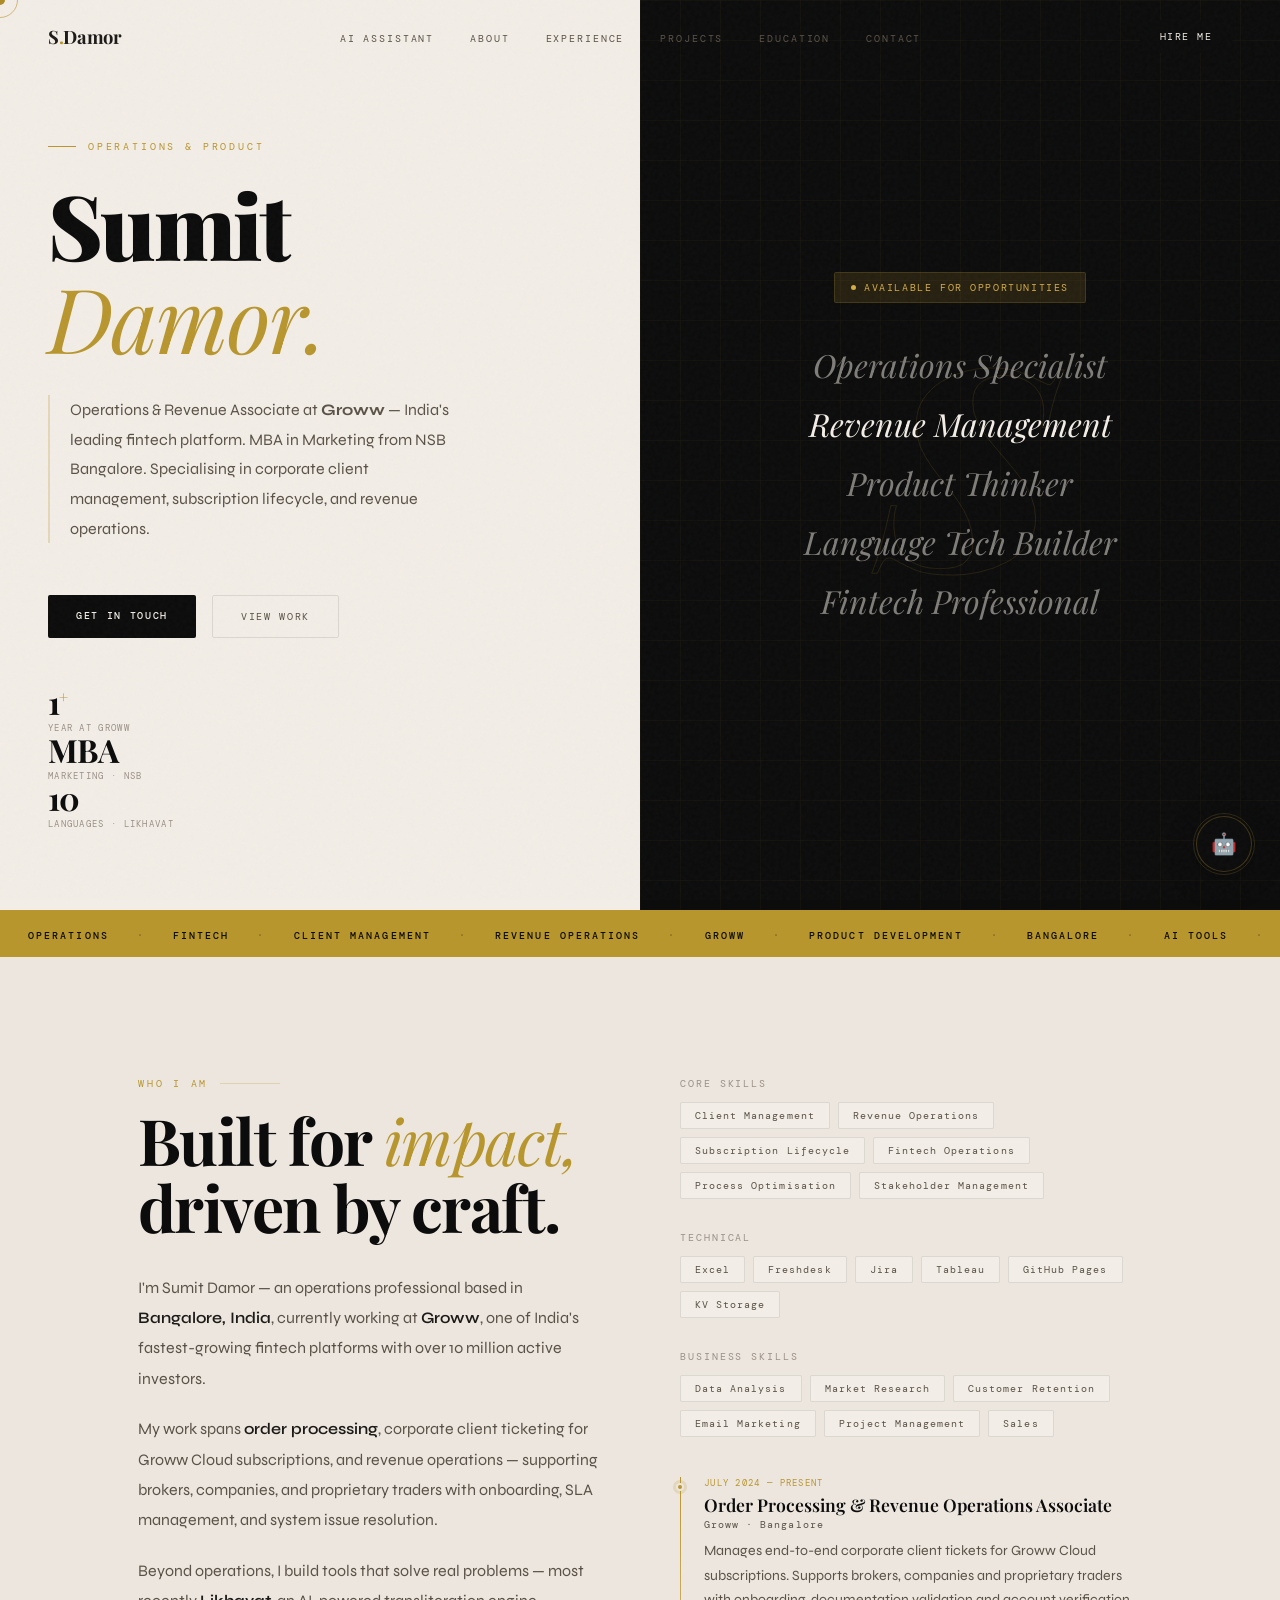
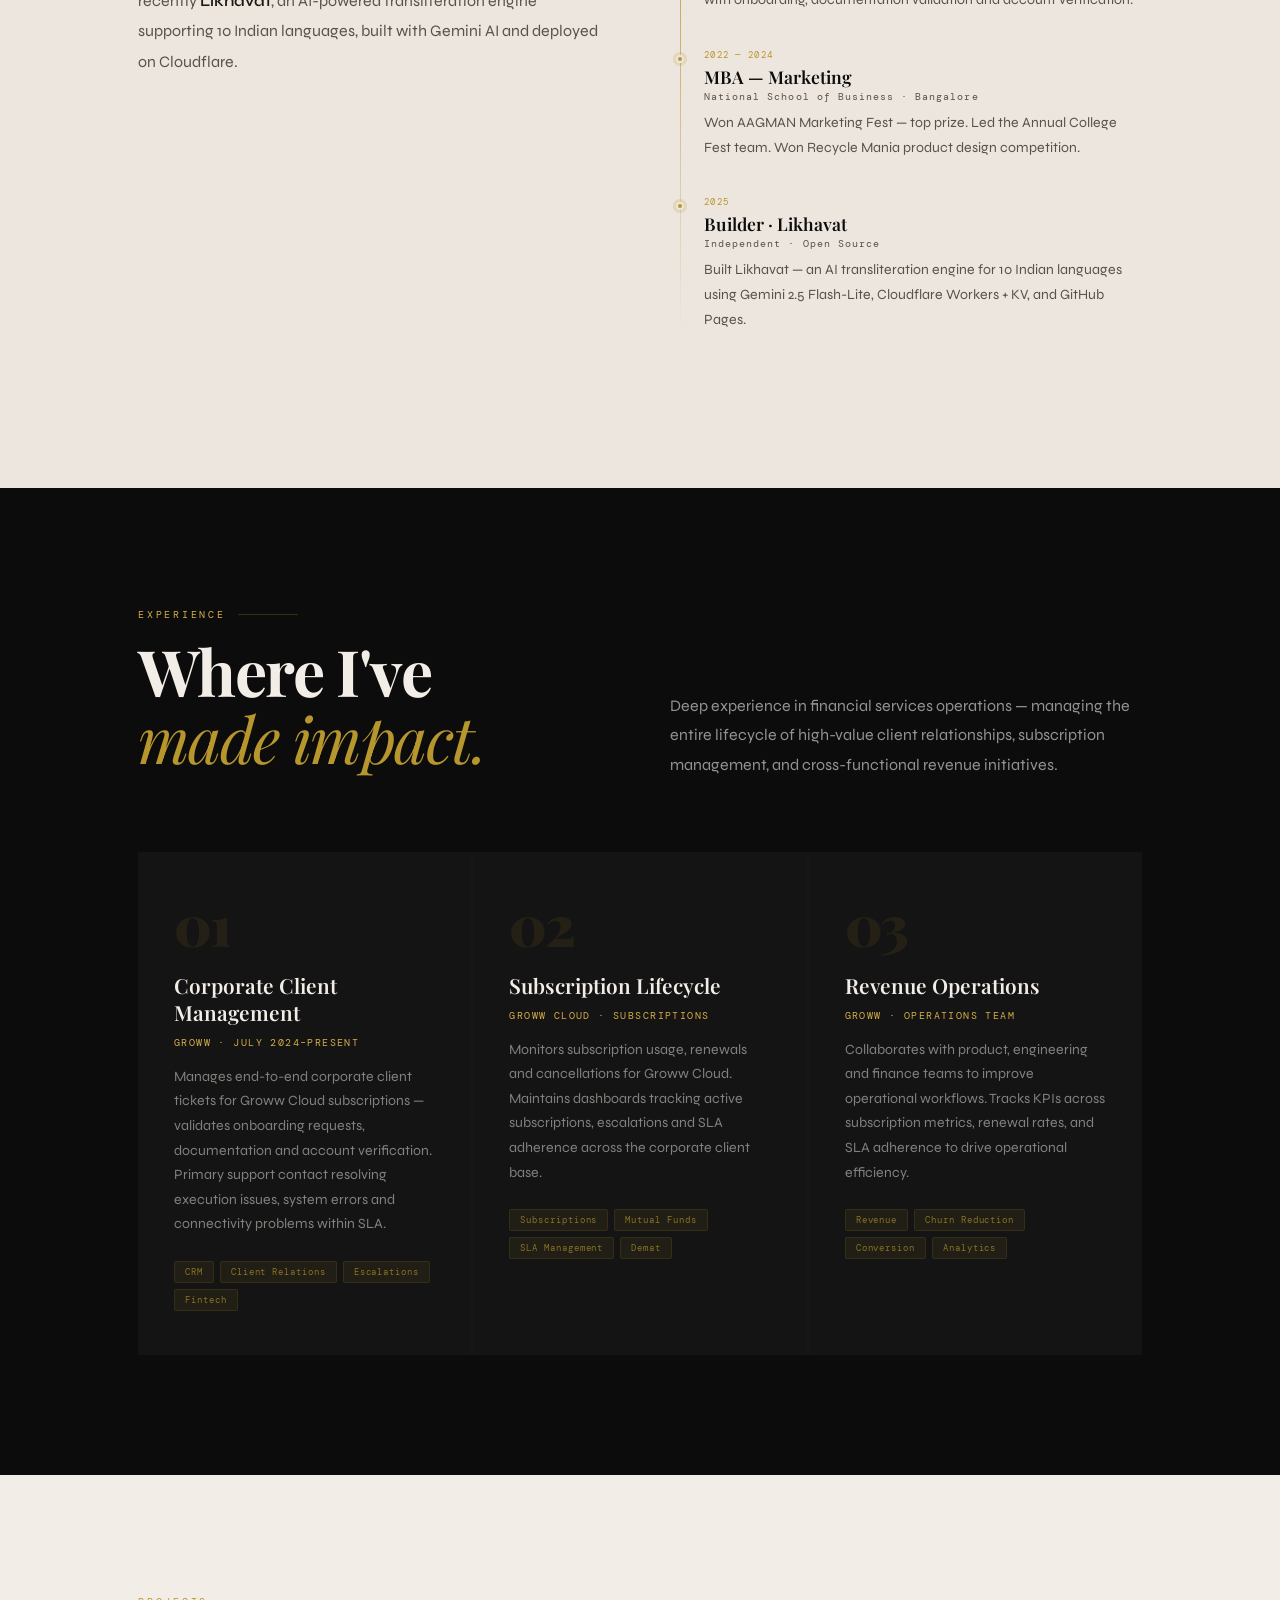
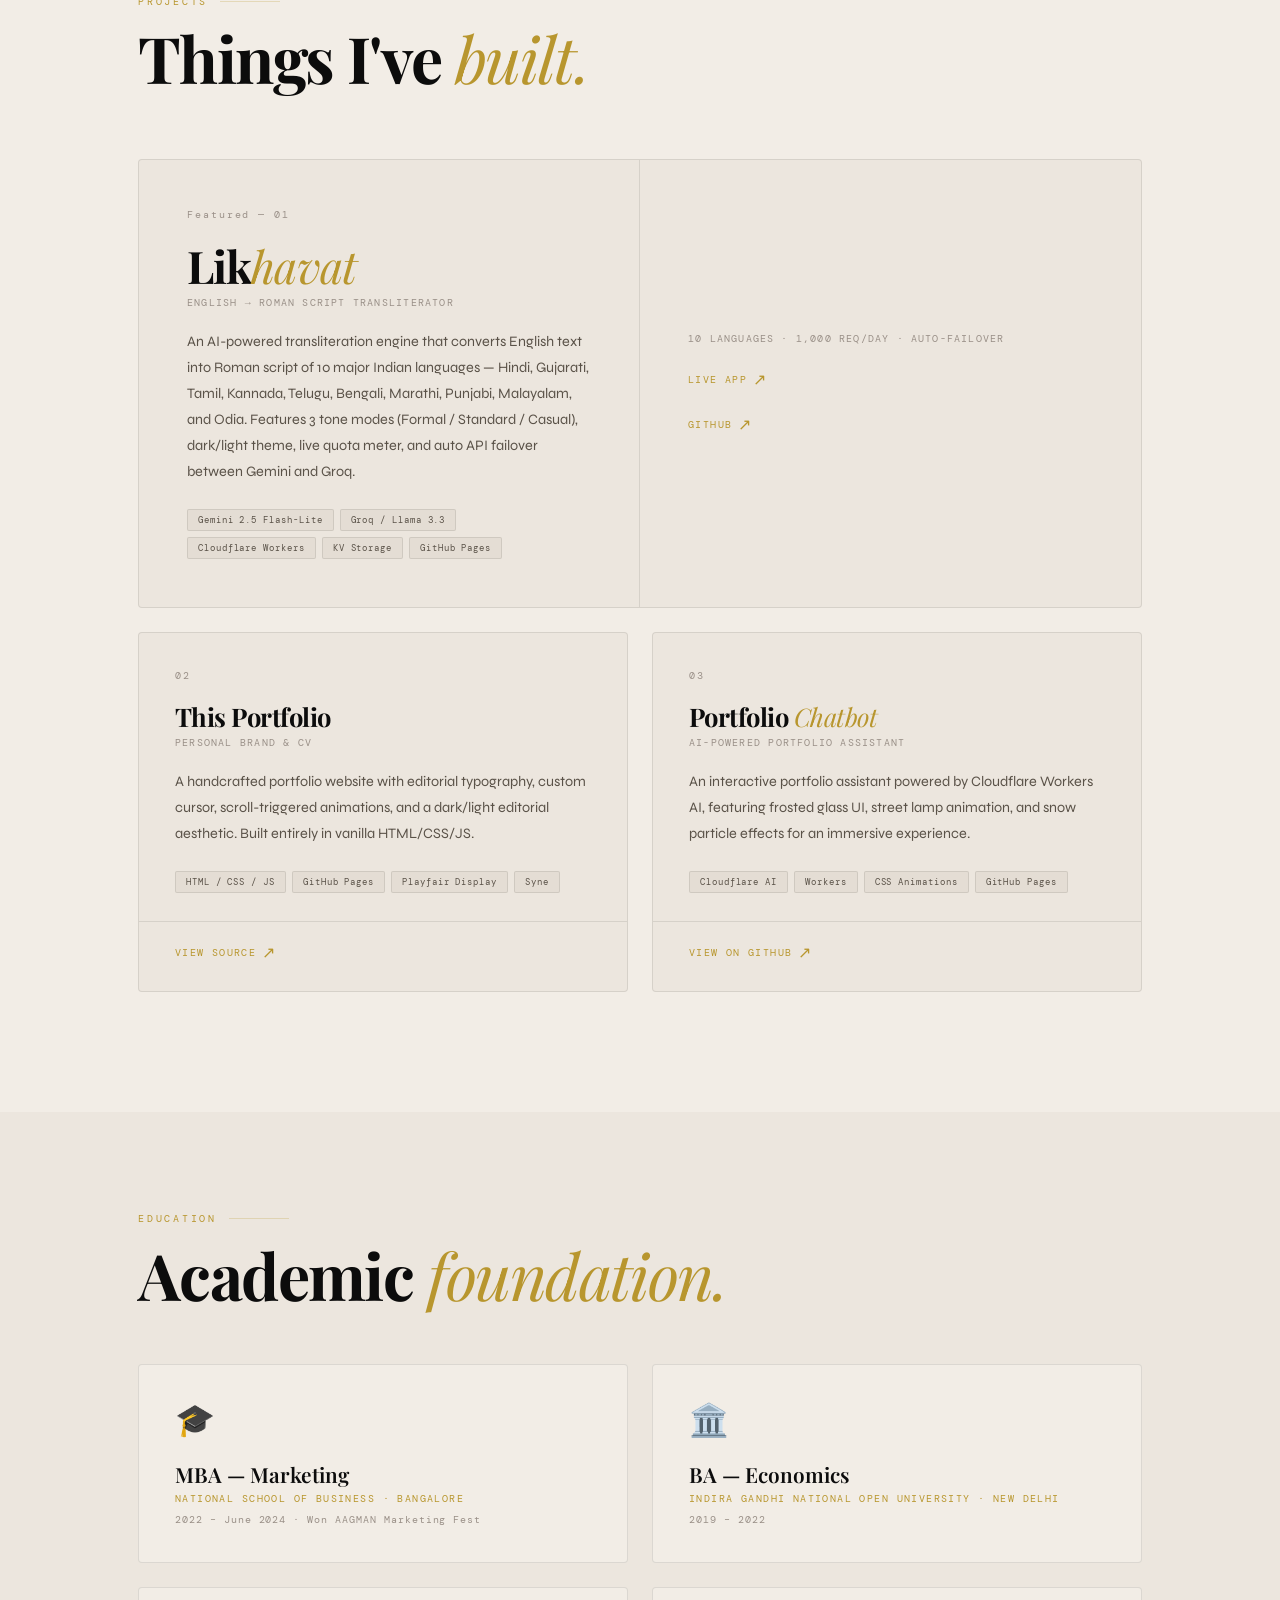
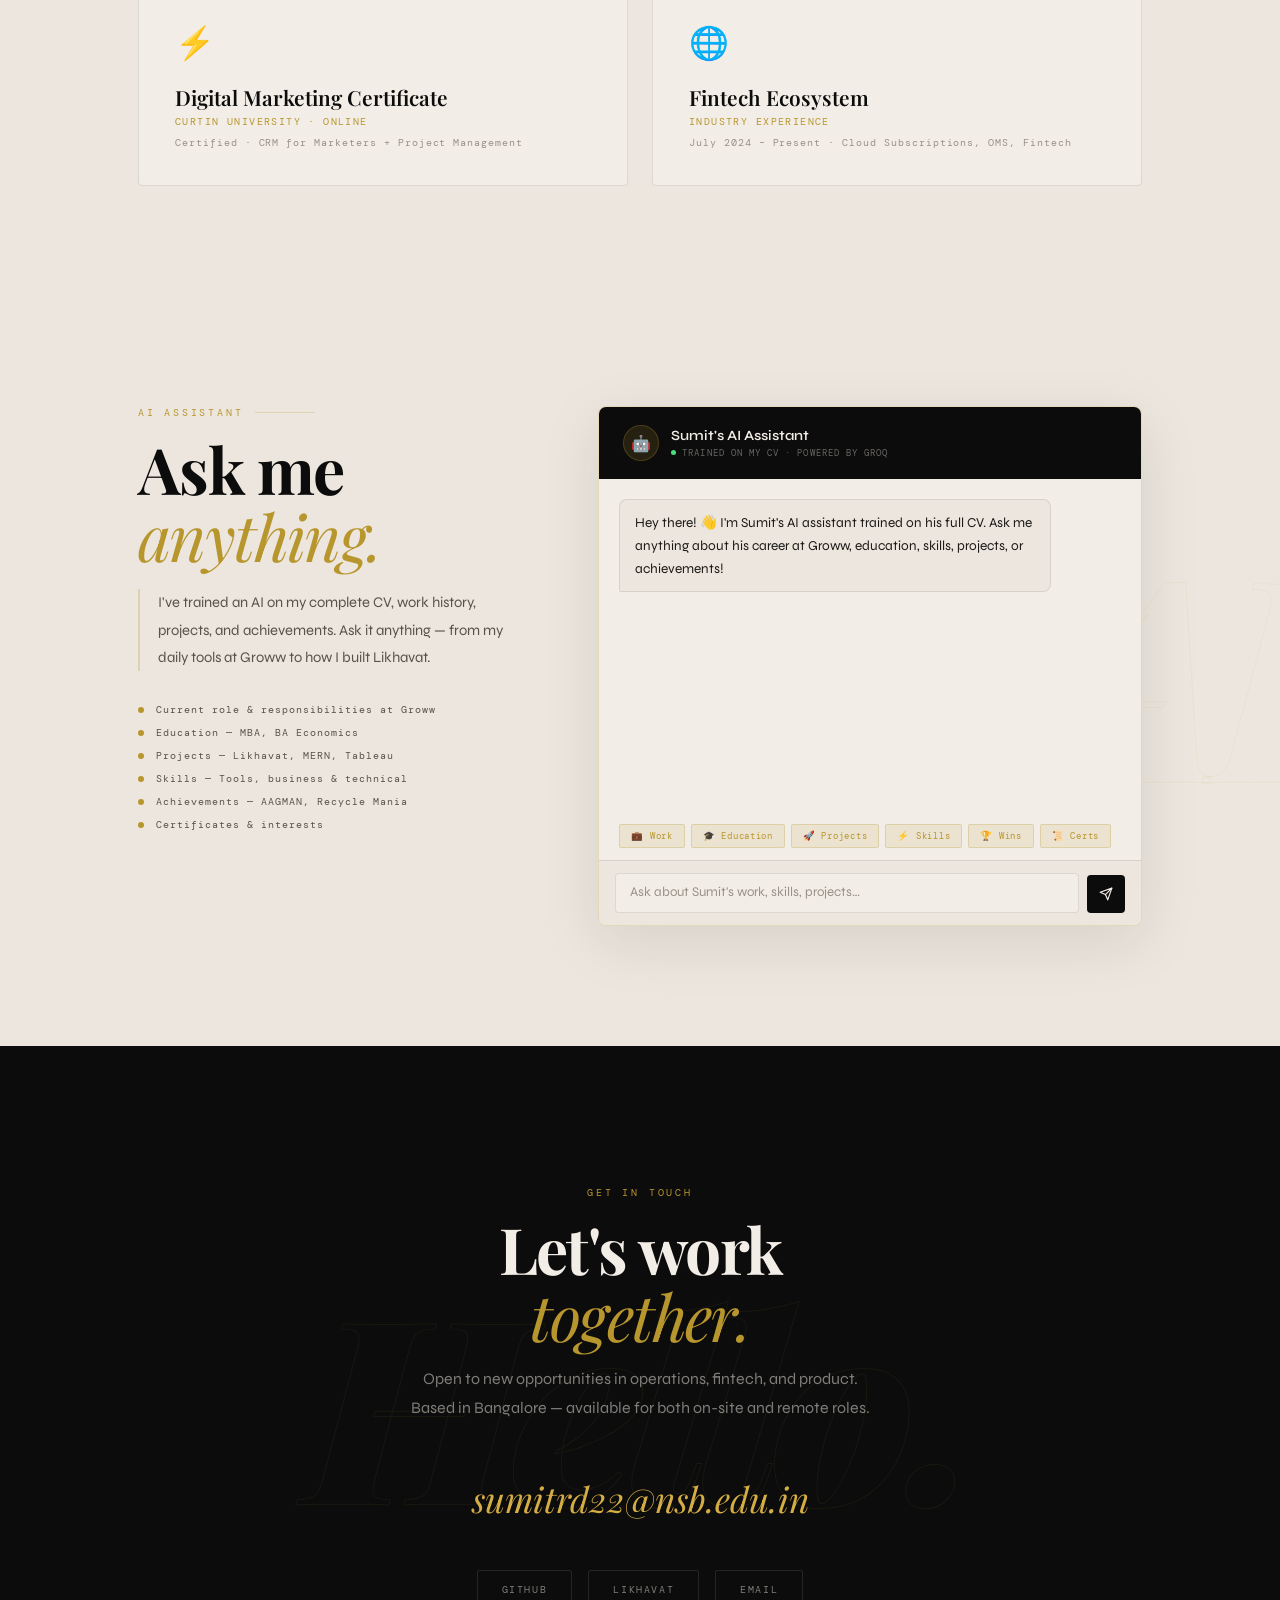
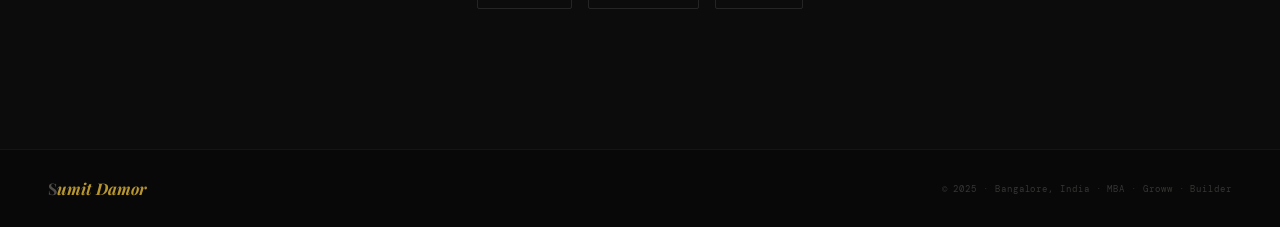
==== index.html @ 141e99b8 "Refactor hero-stats positioning and animation" ====
<!DOCTYPE html>
<html lang="en">
<head>
<meta charset="UTF-8">
<meta name="viewport" content="width=device-width, initial-scale=1.0">
<title>Sumit Damor — Operations & Product</title>
<meta name="description" content="Sumit Damor — Operations Professional at Groww, Bangalore. Fintech, client management, revenue operations, product development.">
<link rel="preconnect" href="https://fonts.googleapis.com">
<link rel="preconnect" href="https://fonts.gstatic.com" crossorigin>
<link href="https://fonts.googleapis.com/css2?family=Playfair+Display:ital,wght@0,400;0,500;0,700;0,900;1,400;1,700&family=Syne:wght@400;500;600;700;800&family=DM+Mono:wght@300;400;500&display=swap" rel="stylesheet">
<style>
*,*::before,*::after{box-sizing:border-box;margin:0;padding:0}

:root {
  --ink: #0c0c0c;
  --ink2: #1a1a1a;
  --paper: #f2ede6;
  --paper2: #ece6de;
  --paper3: #e4ddd4;
  --gold: #b8962e;
  --gold2: #d4ad45;
  --gold-pale: rgba(184,150,46,0.12);
  --rust: #8b3a2a;
  --text: #1c1a17;
  --text-mid: #5a5248;
  --text-dim: #9a9088;
  --border: rgba(28,26,23,0.1);
  --border-gold: rgba(184,150,46,0.25);
  --font-display: 'Playfair Display', Georgia, serif;
  --font-ui: 'Syne', sans-serif;
  --font-mono: 'DM Mono', monospace;
}

html { scroll-behavior: smooth; }

body {
  background: var(--paper);
  color: var(--text);
  font-family: var(--font-ui);
  min-height: 100vh;
  overflow-x: hidden;
  cursor: none;
}

/* ── Custom cursor ── */
.cursor {
  width: 10px; height: 10px;
  background: var(--gold);
  border-radius: 50%;
  position: fixed;
  top: 0; left: 0;
  pointer-events: none;
  z-index: 9999;
  transform: translate(-50%,-50%);
  transition: transform 0.1s ease, width 0.3s ease, height 0.3s ease, background 0.3s;
  mix-blend-mode: multiply;
}
.cursor-ring {
  width: 36px; height: 36px;
  border: 1.5px solid var(--gold);
  border-radius: 50%;
  position: fixed;
  top: 0; left: 0;
  pointer-events: none;
  z-index: 9998;
  transform: translate(-50%,-50%);
  transition: transform 0.18s ease, width 0.3s ease, height 0.3s ease, opacity 0.3s;
  opacity: 0.6;
}
.cursor.expanded { width: 16px; height: 16px; }
.cursor-ring.expanded { width: 56px; height: 56px; opacity: 0.3; }

/* ── Grain overlay ── */
body::before {
  content:'';
  position:fixed;inset:0;
  background-image:url("data:image/svg+xml,%3Csvg viewBox='0 0 300 300' xmlns='http://www.w3.org/2000/svg'%3E%3Cfilter id='n'%3E%3CfeTurbulence type='fractalNoise' baseFrequency='0.75' numOctaves='4' stitchTiles='stitch'/%3E%3C/filter%3E%3Crect width='100%25' height='100%25' filter='url(%23n)' opacity='0.035'/%3E%3C/svg%3E");
  pointer-events:none;z-index:1000;opacity:0.7;
}

/* ══════════════════════════════════
   NAV
══════════════════════════════════ */
nav {
  position: fixed;
  top: 0; left: 0; right: 0;
  z-index: 500;
  padding: 20px 48px;
  display: flex;
  align-items: center;
  justify-content: space-between;
  transition: background 0.4s, backdrop-filter 0.4s, box-shadow 0.4s;
}
nav.scrolled {
  background: rgba(242,237,230,0.88);
  backdrop-filter: blur(16px);
  box-shadow: 0 1px 0 var(--border);
}
.nav-logo {
  font-family: var(--font-display);
  font-size: 1.15rem;
  font-weight: 700;
  color: var(--text);
  text-decoration: none;
  letter-spacing: -0.02em;
}
.nav-logo span { color: var(--gold); }
.nav-links {
  display: flex;
  gap: 36px;
  list-style: none;
}
.nav-links a {
  font-family: var(--font-mono);
  font-size: 0.65rem;
  font-weight: 400;
  color: var(--text-mid);
  text-decoration: none;
  letter-spacing: 0.18em;
  text-transform: uppercase;
  transition: color 0.2s;
  position: relative;
}
.nav-links a::after {
  content:'';
  position:absolute;
  bottom:-3px;left:0;right:0;
  height:1px;
  background:var(--gold);
  transform:scaleX(0);
  transition:transform 0.25s ease;
}
.nav-links a:hover { color: var(--gold); }
.nav-links a:hover::after { transform: scaleX(1); }
.nav-cta {
  font-family: var(--font-mono);
  font-size: 0.62rem;
  letter-spacing: 0.15em;
  text-transform: uppercase;
  color: var(--paper);
  background: var(--ink);
  border: none;
  border-radius: 2px;
  padding: 10px 20px;
  cursor: none;
  text-decoration: none;
  transition: background 0.25s, transform 0.2s;
}
.nav-cta:hover { background: var(--gold); transform: translateY(-1px); }

/* ══════════════════════════════════
   HERO
══════════════════════════════════ */
.hero {
  min-height: 100vh;
  display: grid;
  grid-template-columns: 1fr 1fr;
  position: relative;
  overflow: hidden;
}

/* Left panel */
.hero-left {
  padding: 140px 48px 80px 48px;
  display: flex;
  flex-direction: column;
  justify-content: center;
  position: relative;
  z-index: 2;
}

.hero-tag {
  font-family: var(--font-mono);
  font-size: 0.63rem;
  color: var(--gold);
  letter-spacing: 0.28em;
  text-transform: uppercase;
  margin-bottom: 28px;
  display: flex;
  align-items: center;
  gap: 12px;
  opacity: 0;
  animation: slideRight 0.9s ease 0.2s forwards;
}
.hero-tag::before {
  content:'';width:28px;height:1px;background:var(--gold);
}

.hero-name {
  font-family: var(--font-display);
  font-size: clamp(4rem, 7vw, 6.5rem);
  font-weight: 900;
  line-height: 0.95;
  letter-spacing: -0.03em;
  color: var(--ink);
  margin-bottom: 8px;
  opacity: 0;
  animation: slideRight 0.9s ease 0.35s forwards;
}
.hero-name-italic {
  font-family: var(--font-display);
  font-size: clamp(4rem, 7vw, 6.5rem);
  font-weight: 400;
  font-style: italic;
  line-height: 0.95;
  letter-spacing: -0.02em;
  color: var(--gold);
  margin-bottom: 36px;
  opacity: 0;
  animation: slideRight 0.9s ease 0.48s forwards;
}

.hero-desc {
  font-size: 1rem;
  font-weight: 400;
  color: var(--text-mid);
  line-height: 1.85;
  max-width: 420px;
  margin-bottom: 52px;
  opacity: 0;
  animation: slideRight 0.9s ease 0.6s forwards;
  border-left: 2px solid var(--border-gold);
  padding-left: 20px;
}

.hero-actions {
  display: flex;
  gap: 16px;
  opacity: 0;
  animation: slideRight 0.9s ease 0.72s forwards;
}

.btn-primary {
  font-family: var(--font-mono);
  font-size: 0.65rem;
  font-weight: 500;
  letter-spacing: 0.16em;
  text-transform: uppercase;
  color: var(--paper);
  background: var(--ink);
  border: none;
  border-radius: 2px;
  padding: 14px 28px;
  cursor: none;
  text-decoration: none;
  transition: all 0.25s ease;
  position: relative;
  overflow: hidden;
}
.btn-primary::before {
  content:'';position:absolute;inset:0;background:var(--gold);
  transform:translateX(-100%);transition:transform 0.3s ease;
}
.btn-primary:hover::before { transform: translateX(0); }
.btn-primary span { position:relative;z-index:1; }

.btn-outline {
  font-family: var(--font-mono);
  font-size: 0.65rem;
  letter-spacing: 0.16em;
  text-transform: uppercase;
  color: var(--text-mid);
  background: transparent;
  border: 1px solid var(--border);
  border-radius: 2px;
  padding: 14px 28px;
  cursor: none;
  text-decoration: none;
  transition: all 0.25s ease;
}
.btn-outline:hover {
  color: var(--gold);
  border-color: var(--border-gold);
  background: var(--gold-pale);
}

/* Hero stats strip */
.hero-stats {
  position: relative;
  bottom: auto;
  left: auto;
  margin-top: 48px;
}
.stat-item {}
.stat-num {
  font-family: var(--font-display);
  font-size: 2rem;
  font-weight: 700;
  color: var(--ink);
  line-height: 1;
  letter-spacing: -0.03em;
}
.stat-num sup { font-size: 1rem; vertical-align: super; color: var(--gold); }
.stat-label {
  font-family: var(--font-mono);
  font-size: 0.58rem;
  color: var(--text-dim);
  letter-spacing: 0.14em;
  text-transform: uppercase;
  margin-top: 4px;
}

/* Right panel — visual */
.hero-right {
  position: relative;
  background: var(--ink);
  overflow: hidden;
  display: flex;
  align-items: center;
  justify-content: center;
}

.hero-right-inner {
  position: relative;
  z-index: 2;
  padding: 60px;
  text-align: center;
}

/* Big decorative letter */
.hero-deco-letter {
  font-family: var(--font-display);
  font-size: clamp(200px, 22vw, 320px);
  font-weight: 900;
  font-style: italic;
  color: transparent;
  -webkit-text-stroke: 1px rgba(184,150,46,0.15);
  line-height: 1;
  position: absolute;
  top: 50%;
  left: 50%;
  transform: translate(-50%, -50%);
  user-select: none;
  pointer-events: none;
  letter-spacing: -0.05em;
  opacity: 0;
  animation: fadeIn 1.5s ease 0.8s forwards;
}

.hero-role-stack {
  position: relative;
  z-index: 3;
  opacity: 0;
  animation: fadeIn 1s ease 1s forwards;
}

.role-badge {
  display: inline-flex;
  align-items: center;
  gap: 8px;
  background: rgba(184,150,46,0.15);
  border: 1px solid rgba(184,150,46,0.2);
  border-radius: 2px;
  padding: 8px 16px;
  font-family: var(--font-mono);
  font-size: 0.62rem;
  color: var(--gold2);
  letter-spacing: 0.16em;
  text-transform: uppercase;
  margin-bottom: 40px;
}
.role-dot {
  width: 5px;height:5px;border-radius:50%;background:var(--gold2);
  animation: blink 1.8s ease-in-out infinite;
}
@keyframes blink { 0%,100%{opacity:1}50%{opacity:0.2} }

.hero-taglines {
  list-style: none;
}
.hero-taglines li {
  font-family: var(--font-display);
  font-size: clamp(1.4rem, 2.5vw, 2rem);
  font-weight: 400;
  font-style: italic;
  color: rgba(242,237,230,0.5);
  margin-bottom: 16px;
  transition: color 0.3s, transform 0.3s;
  cursor: none;
}
.hero-taglines li:hover {
  color: rgba(242,237,230,0.9);
  transform: translateX(8px);
}
.hero-taglines li.active-line {
  color: var(--paper);
}

/* Scrolling grid pattern on right */
.hero-grid {
  position: absolute;
  inset: 0;
  background-image:
    linear-gradient(rgba(184,150,46,0.04) 1px, transparent 1px),
    linear-gradient(90deg, rgba(184,150,46,0.04) 1px, transparent 1px);
  background-size: 40px 40px;
  animation: gridScroll 20s linear infinite;
}
@keyframes gridScroll {
  0%{background-position:0 0}
  100%{background-position:40px 40px}
}

/* ══════════════════════════════════
   MARQUEE
══════════════════════════════════ */
.marquee-bar {
  background: var(--gold);
  padding: 14px 0;
  overflow: hidden;
  white-space: nowrap;
  position: relative;
}
.marquee-track {
  display: inline-flex;
  animation: marquee 22s linear infinite;
  gap: 0;
}
.marquee-track span {
  font-family: var(--font-mono);
  font-size: 0.65rem;
  font-weight: 500;
  letter-spacing: 0.2em;
  text-transform: uppercase;
  color: var(--ink);
  padding: 0 28px;
}
.marquee-track .sep {
  color: rgba(12,12,12,0.3);
  padding: 0 0;
}
@keyframes marquee {
  0%{transform:translateX(0)}
  100%{transform:translateX(-50%)}
}

/* ══════════════════════════════════
   SECTIONS COMMON
══════════════════════════════════ */
section { position: relative; }

.container {
  max-width: 1100px;
  margin: 0 auto;
  padding: 0 48px;
}

.section-eyebrow {
  font-family: var(--font-mono);
  font-size: 0.62rem;
  color: var(--gold);
  letter-spacing: 0.28em;
  text-transform: uppercase;
  margin-bottom: 16px;
  display: flex;
  align-items: center;
  gap: 12px;
}
.section-eyebrow::after {
  content:'';flex:1;height:1px;background:var(--border-gold);max-width:60px;
}

.section-title {
  font-family: var(--font-display);
  font-size: clamp(2.4rem, 5vw, 4rem);
  font-weight: 700;
  color: var(--ink);
  line-height: 1.05;
  letter-spacing: -0.025em;
  margin-bottom: 8px;
}
.section-title em {
  font-style: italic;
  font-weight: 400;
  color: var(--gold);
}

/* ══════════════════════════════════
   ABOUT
══════════════════════════════════ */
#about {
  padding: 120px 0;
  background: var(--paper2);
}

.about-grid {
  display: grid;
  grid-template-columns: 1fr 1fr;
  gap: 80px;
  align-items: start;
}

.about-left .section-title { margin-bottom: 32px; }

.about-body p {
  font-size: 1rem;
  font-weight: 400;
  color: var(--text-mid);
  line-height: 1.9;
  margin-bottom: 20px;
}

.about-body p strong {
  color: var(--text);
  font-weight: 600;
}

.about-right {}

/* Skills pills */
.skills-group { margin-bottom: 32px; }
.skills-group-label {
  font-family: var(--font-mono);
  font-size: 0.6rem;
  color: var(--text-dim);
  letter-spacing: 0.2em;
  text-transform: uppercase;
  margin-bottom: 12px;
}
.skills-pills {
  display: flex;
  flex-wrap: wrap;
  gap: 8px;
}
.pill {
  font-family: var(--font-mono);
  font-size: 0.65rem;
  letter-spacing: 0.1em;
  color: var(--text-mid);
  background: var(--paper);
  border: 1px solid var(--border);
  border-radius: 2px;
  padding: 6px 14px;
  transition: all 0.2s;
  cursor: none;
}
.pill:hover {
  color: var(--gold);
  border-color: var(--border-gold);
  background: var(--gold-pale);
  transform: translateY(-2px);
}

/* Timeline */
.timeline { position: relative; padding-left: 24px; }
.timeline::before {
  content:'';
  position:absolute;
  left:0;top:0;bottom:0;
  width:1px;
  background:linear-gradient(to bottom, var(--gold), transparent);
}
.tl-item {
  position: relative;
  margin-bottom: 36px;
  opacity: 0;
  transform: translateX(-16px);
  transition: opacity 0.6s ease, transform 0.6s ease;
}
.tl-item.visible { opacity:1; transform:translateX(0); }
.tl-item::before {
  content:'';
  position:absolute;
  left:-28px;top:6px;
  width:8px;height:8px;
  border-radius:50%;
  background:var(--gold);
  border:2px solid var(--paper2);
  box-shadow:0 0 0 3px rgba(184,150,46,0.2);
}
.tl-date {
  font-family: var(--font-mono);
  font-size: 0.58rem;
  color: var(--gold);
  letter-spacing: 0.14em;
  text-transform: uppercase;
  margin-bottom: 4px;
}
.tl-role {
  font-family: var(--font-display);
  font-size: 1.1rem;
  font-weight: 600;
  color: var(--ink);
  margin-bottom: 2px;
}
.tl-company {
  font-family: var(--font-mono);
  font-size: 0.65rem;
  color: var(--text-mid);
  letter-spacing: 0.1em;
  margin-bottom: 8px;
}
.tl-desc {
  font-size: 0.88rem;
  color: var(--text-mid);
  line-height: 1.75;
}

/* ══════════════════════════════════
   EXPERIENCE (full width)
══════════════════════════════════ */
#experience {
  padding: 120px 0;
  background: var(--ink);
  color: var(--paper);
}

#experience .section-title { color: var(--paper); }
#experience .section-eyebrow { color: var(--gold2); }

.exp-header {
  display: grid;
  grid-template-columns: 1fr 1fr;
  gap: 60px;
  align-items: end;
  margin-bottom: 72px;
}

.exp-intro {
  font-size: 1rem;
  font-weight: 400;
  color: rgba(242,237,230,0.6);
  line-height: 1.85;
  padding-top: 12px;
}

.exp-cards {
  display: grid;
  grid-template-columns: repeat(3, 1fr);
  gap: 2px;
  background: rgba(255,255,255,0.04);
}

.exp-card {
  background: #141414;
  padding: 44px 36px;
  position: relative;
  overflow: hidden;
  transition: background 0.3s;
  cursor: none;
}

.exp-card::before {
  content:'';
  position:absolute;
  top:0;left:0;right:0;
  height:2px;
  background:var(--gold);
  transform:scaleX(0);
  transform-origin:left;
  transition:transform 0.4s ease;
}
.exp-card:hover { background: #1a1a1a; }
.exp-card:hover::before { transform: scaleX(1); }

.exp-card-num {
  font-family: var(--font-display);
  font-size: 3.5rem;
  font-weight: 900;
  color: rgba(184,150,46,0.1);
  line-height: 1;
  margin-bottom: 20px;
  letter-spacing: -0.04em;
  transition: color 0.3s;
}
.exp-card:hover .exp-card-num { color: rgba(184,150,46,0.2); }

.exp-card-title {
  font-family: var(--font-display);
  font-size: 1.3rem;
  font-weight: 600;
  color: var(--paper);
  margin-bottom: 10px;
  line-height: 1.3;
}

.exp-card-company {
  font-family: var(--font-mono);
  font-size: 0.63rem;
  color: var(--gold2);
  letter-spacing: 0.14em;
  text-transform: uppercase;
  margin-bottom: 16px;
}

.exp-card-desc {
  font-size: 0.88rem;
  color: rgba(242,237,230,0.5);
  line-height: 1.75;
}

.exp-card-tags {
  margin-top: 24px;
  display: flex;
  flex-wrap: wrap;
  gap: 6px;
}

.exp-tag {
  font-family: var(--font-mono);
  font-size: 0.58rem;
  letter-spacing: 0.1em;
  color: rgba(184,150,46,0.7);
  background: rgba(184,150,46,0.08);
  border: 1px solid rgba(184,150,46,0.12);
  border-radius: 2px;
  padding: 4px 10px;
}

/* ══════════════════════════════════
   PROJECTS
══════════════════════════════════ */
#projects {
  padding: 120px 0;
  background: var(--paper);
}

.projects-header {
  display: flex;
  align-items: end;
  justify-content: space-between;
  margin-bottom: 60px;
  flex-wrap: wrap;
  gap: 24px;
}

.projects-grid {
  display: grid;
  grid-template-columns: 1fr 1fr;
  gap: 24px;
}

.project-card {
  border: 1px solid var(--border);
  border-radius: 4px;
  overflow: hidden;
  transition: all 0.35s ease;
  cursor: none;
  position: relative;
  background: var(--paper2);
}

.project-card:hover {
  border-color: var(--border-gold);
  transform: translateY(-6px);
  box-shadow: 0 24px 60px rgba(12,12,12,0.12);
}

.project-card-top {
  padding: 36px 36px 0;
  position: relative;
}

.project-num {
  font-family: var(--font-mono);
  font-size: 0.6rem;
  color: var(--text-dim);
  letter-spacing: 0.2em;
  margin-bottom: 20px;
}

.project-name {
  font-family: var(--font-display);
  font-size: 1.9rem;
  font-weight: 700;
  color: var(--ink);
  letter-spacing: -0.02em;
  margin-bottom: 6px;
  line-height: 1.1;
}

.project-name em {
  font-style: italic;
  font-weight: 400;
  color: var(--gold);
}

.project-tagline {
  font-family: var(--font-mono);
  font-size: 0.63rem;
  color: var(--text-dim);
  letter-spacing: 0.12em;
  text-transform: uppercase;
  margin-bottom: 20px;
}

.project-desc {
  font-size: 0.9rem;
  color: var(--text-mid);
  line-height: 1.8;
  margin-bottom: 24px;
}

.project-stack {
  display: flex;
  flex-wrap: wrap;
  gap: 6px;
  margin-bottom: 0;
}

.stack-tag {
  font-family: var(--font-mono);
  font-size: 0.58rem;
  letter-spacing: 0.1em;
  color: var(--text-mid);
  background: var(--paper3);
  border: 1px solid var(--border);
  border-radius: 2px;
  padding: 4px 10px;
}

.project-card-bottom {
  padding: 20px 36px 28px;
  display: flex;
  align-items: center;
  justify-content: space-between;
  border-top: 1px solid var(--border);
  margin-top: 28px;
}

.project-link {
  font-family: var(--font-mono);
  font-size: 0.62rem;
  letter-spacing: 0.14em;
  text-transform: uppercase;
  color: var(--gold);
  text-decoration: none;
  display: flex;
  align-items: center;
  gap: 6px;
  transition: gap 0.2s;
}
.project-link:hover { gap: 10px; }

.project-arrow {
  font-size: 1rem;
  transition: transform 0.2s;
}
.project-card:hover .project-arrow { transform: translate(3px,-3px); }

/* Featured card (spans 2 cols) */
.project-card.featured {
  grid-column: 1 / -1;
  display: grid;
  grid-template-columns: 1fr 1fr;
}
.project-card.featured .project-card-top {
  padding: 48px;
  border-right: 1px solid var(--border);
}
.project-card.featured .project-card-bottom {
  flex-direction: column;
  align-items: flex-start;
  justify-content: center;
  padding: 48px;
  border-top: none;
  margin-top: 0;
  gap: 24px;
}
.project-card.featured .project-name { font-size: 2.8rem; }

/* ══════════════════════════════════
   EDUCATION
══════════════════════════════════ */
#education {
  padding: 100px 0;
  background: var(--paper2);
}

.edu-grid {
  display: grid;
  grid-template-columns: 1fr 1fr;
  gap: 24px;
  margin-top: 56px;
}

.edu-card {
  background: var(--paper);
  border: 1px solid var(--border);
  border-radius: 4px;
  padding: 36px;
  position: relative;
  transition: all 0.3s;
  cursor: none;
  overflow: hidden;
}
.edu-card::after {
  content:'';
  position:absolute;
  bottom:0;left:0;right:0;
  height:2px;
  background:var(--gold);
  transform:scaleX(0);
  transition:transform 0.3s ease;
}
.edu-card:hover { border-color: var(--border-gold); transform: translateY(-4px); }
.edu-card:hover::after { transform: scaleX(1); }

.edu-icon {
  font-size: 2rem;
  margin-bottom: 20px;
  display: block;
}
.edu-degree {
  font-family: var(--font-display);
  font-size: 1.3rem;
  font-weight: 600;
  color: var(--ink);
  margin-bottom: 4px;
}
.edu-school {
  font-family: var(--font-mono);
  font-size: 0.63rem;
  color: var(--gold);
  letter-spacing: 0.14em;
  text-transform: uppercase;
  margin-bottom: 8px;
}
.edu-year {
  font-family: var(--font-mono);
  font-size: 0.6rem;
  color: var(--text-dim);
  letter-spacing: 0.1em;
}

/* ══════════════════════════════════
   CONTACT
══════════════════════════════════ */
#contact {
  padding: 140px 0;
  background: var(--ink);
  text-align: center;
  position: relative;
  overflow: hidden;
}

.contact-deco {
  position: absolute;
  font-family: var(--font-display);
  font-size: clamp(160px, 20vw, 280px);
  font-weight: 900;
  font-style: italic;
  color: transparent;
  -webkit-text-stroke: 1px rgba(184,150,46,0.08);
  top: 50%;left:50%;
  transform: translate(-50%,-50%);
  white-space: nowrap;
  pointer-events: none;
  user-select: none;
  letter-spacing: -0.04em;
}

#contact .section-eyebrow { justify-content: center; }
#contact .section-eyebrow::after { display: none; }
#contact .section-title { color: var(--paper); margin-bottom: 16px; }

.contact-sub {
  font-size: 1rem;
  color: rgba(242,237,230,0.5);
  line-height: 1.8;
  max-width: 480px;
  margin: 0 auto 52px;
}

.contact-email {
  font-family: var(--font-display);
  font-size: clamp(1.4rem, 3vw, 2.2rem);
  font-weight: 400;
  font-style: italic;
  color: var(--gold2);
  text-decoration: none;
  display: block;
  margin-bottom: 48px;
  transition: color 0.2s;
}
.contact-email:hover { color: var(--paper); }

.contact-links {
  display: flex;
  gap: 16px;
  justify-content: center;
  flex-wrap: wrap;
}

.contact-link {
  font-family: var(--font-mono);
  font-size: 0.63rem;
  letter-spacing: 0.16em;
  text-transform: uppercase;
  color: rgba(242,237,230,0.5);
  text-decoration: none;
  border: 1px solid rgba(255,255,255,0.1);
  border-radius: 2px;
  padding: 12px 24px;
  transition: all 0.25s;
}
.contact-link:hover {
  color: var(--gold2);
  border-color: rgba(184,150,46,0.3);
  background: rgba(184,150,46,0.06);
}

/* ══════════════════════════════════
   FOOTER
══════════════════════════════════ */
footer {
  background: #080808;
  padding: 28px 48px;
  display: flex;
  align-items: center;
  justify-content: space-between;
  border-top: 1px solid rgba(255,255,255,0.05);
  flex-wrap: wrap;
  gap: 12px;
}
.footer-brand {
  font-family: var(--font-display);
  font-size: 1rem;
  font-weight: 700;
  color: rgba(242,237,230,0.3);
}
.footer-brand span { color: var(--gold); font-style: italic; }
.footer-copy {
  font-family: var(--font-mono);
  font-size: 0.58rem;
  color: rgba(242,237,230,0.2);
  letter-spacing: 0.1em;
}

/* ══════════════════════════════════
   SCROLL REVEAL
══════════════════════════════════ */
.reveal {
  opacity: 0;
  transform: translateY(28px);
  transition: opacity 0.8s ease, transform 0.8s ease;
}
.reveal.visible {
  opacity: 1;
  transform: translateY(0);
}
.reveal-delay-1 { transition-delay: 0.1s; }
.reveal-delay-2 { transition-delay: 0.2s; }
.reveal-delay-3 { transition-delay: 0.3s; }
.reveal-delay-4 { transition-delay: 0.4s; }

/* ── Keyframes ── */
@keyframes slideRight {
  from { opacity:0; transform:translateX(-30px); }
  to   { opacity:1; transform:translateX(0); }
}
@keyframes fadeIn {
  from { opacity:0; }
  to   { opacity:1; }
}

/* ══════════════════════════════════
   MOBILE
══════════════════════════════════ */
@media (max-width: 900px) {
  nav { padding: 18px 24px; }
  .nav-links { display: none; }
  .hero { grid-template-columns: 1fr; }
  .hero-right { display: none; }
  .hero-left { padding: 120px 24px 80px; }
  .hero-stats { left: 24px; gap: 28px; }
  .container { padding: 0 24px; }
  .about-grid { grid-template-columns: 1fr; gap: 48px; }
  .exp-cards { grid-template-columns: 1fr; }
  .exp-header { grid-template-columns: 1fr; }
  .projects-grid { grid-template-columns: 1fr; }
  .project-card.featured { grid-template-columns: 1fr; }
  .project-card.featured .project-card-top { border-right: none; border-bottom: 1px solid var(--border); }
  .project-card.featured .project-card-bottom { border-top: none; }
  .edu-grid { grid-template-columns: 1fr; }
  footer { padding: 20px 24px; }
  body { cursor: auto; }
  .cursor, .cursor-ring { display: none; }
}
/* ══════════════════════════════════
   AI CHATBOT WIDGET
══════════════════════════════════ */
.chat-fab {
  position: fixed;
  bottom: 28px;
  right: 28px;
  z-index: 900;
  width: 56px;
  height: 56px;
  background: var(--ink);
  border: 1px solid rgba(184,150,46,0.3);
  border-radius: 50%;
  display: flex;
  align-items: center;
  justify-content: center;
  cursor: none;
  box-shadow: 0 8px 32px rgba(0,0,0,0.25);
  transition: all 0.3s ease;
}
.chat-fab:hover {
  background: var(--gold);
  border-color: var(--gold);
  transform: scale(1.08);
  box-shadow: 0 12px 40px rgba(184,150,46,0.3);
}
.chat-fab-icon {
  font-size: 1.3rem;
  transition: transform 0.3s;
}
.chat-fab.open .chat-fab-icon { transform: rotate(90deg); }

/* Pulse ring on FAB */
.chat-fab::before {
  content:'';
  position:absolute;
  inset:-4px;
  border-radius:50%;
  border:1px solid rgba(184,150,46,0.2);
  animation:chatPulse 2.5s ease-in-out infinite;
}
@keyframes chatPulse {
  0%,100%{transform:scale(1);opacity:0.6}
  50%{transform:scale(1.15);opacity:0}
}

/* Chat window */
.chat-window {
  position: fixed;
  bottom: 96px;
  right: 28px;
  z-index: 900;
  width: 380px;
  max-height: 560px;
  background: var(--paper);
  border: 1px solid var(--border-gold);
  border-radius: 8px;
  box-shadow: 0 24px 80px rgba(0,0,0,0.18);
  display: flex;
  flex-direction: column;
  overflow: hidden;
  transform: scale(0.92) translateY(12px);
  opacity: 0;
  pointer-events: none;
  transform-origin: bottom right;
  transition: transform 0.3s cubic-bezier(0.34,1.56,0.64,1), opacity 0.25s ease;
}
.chat-window.open {
  transform: scale(1) translateY(0);
  opacity: 1;
  pointer-events: all;
}

/* Chat header */
.chat-header {
  background: var(--ink);
  padding: 16px 20px;
  display: flex;
  align-items: center;
  gap: 12px;
  flex-shrink: 0;
}
.chat-avatar {
  width: 34px;
  height: 34px;
  background: var(--gold);
  border-radius: 50%;
  display: flex;
  align-items: center;
  justify-content: center;
  font-size: 1rem;
  flex-shrink: 0;
}
.chat-header-info {}
.chat-header-name {
  font-family: var(--font-ui);
  font-size: 0.82rem;
  font-weight: 600;
  color: var(--paper);
  line-height: 1.2;
}
.chat-header-status {
  font-family: var(--font-mono);
  font-size: 0.55rem;
  color: rgba(242,237,230,0.45);
  letter-spacing: 0.1em;
  display: flex;
  align-items: center;
  gap: 5px;
  margin-top: 2px;
}
.chat-status-dot {
  width: 5px;height:5px;border-radius:50%;
  background:#4ade80;
  animation: blink 2s ease-in-out infinite;
}
.chat-close {
  margin-left: auto;
  background: none;
  border: none;
  color: rgba(242,237,230,0.4);
  font-size: 1.1rem;
  cursor: none;
  transition: color 0.2s;
  line-height: 1;
  padding: 4px;
}
.chat-close:hover { color: var(--paper); }

/* Messages area */
.chat-messages {
  flex: 1;
  overflow-y: auto;
  padding: 20px;
  display: flex;
  flex-direction: column;
  gap: 14px;
  scroll-behavior: smooth;
}
.chat-messages::-webkit-scrollbar { width: 4px; }
.chat-messages::-webkit-scrollbar-track { background: transparent; }
.chat-messages::-webkit-scrollbar-thumb { background: var(--border); border-radius: 2px; }

/* Message bubbles */
.msg {
  max-width: 88%;
  animation: msgIn 0.3s ease;
}
@keyframes msgIn {
  from { opacity:0; transform:translateY(8px); }
  to   { opacity:1; transform:translateY(0); }
}
.msg.bot { align-self: flex-start; }
.msg.user { align-self: flex-end; }

.msg-bubble {
  padding: 10px 14px;
  border-radius: 6px;
  font-size: 0.85rem;
  line-height: 1.65;
}
.msg.bot .msg-bubble {
  background: var(--paper2);
  border: 1px solid var(--border);
  color: var(--text);
  border-bottom-left-radius: 2px;
}
.msg.user .msg-bubble {
  background: var(--ink);
  color: var(--paper);
  border-bottom-right-radius: 2px;
}

/* Typing indicator */
.typing-indicator .msg-bubble {
  display: flex;
  align-items: center;
  gap: 4px;
  padding: 12px 16px;
}
.typing-dot {
  width: 6px;height:6px;border-radius:50%;
  background: var(--text-dim);
  animation: typingBounce 1.2s ease-in-out infinite;
}
.typing-dot:nth-child(2){animation-delay:0.2s}
.typing-dot:nth-child(3){animation-delay:0.4s}
@keyframes typingBounce {
  0%,60%,100%{transform:translateY(0)}
  30%{transform:translateY(-5px)}
}

/* Suggested prompts */
.chat-suggestions {
  padding: 0 20px 12px;
  display: flex;
  flex-wrap: wrap;
  gap: 6px;
  flex-shrink: 0;
}
.chat-suggestion {
  font-family: var(--font-mono);
  font-size: 0.6rem;
  letter-spacing: 0.08em;
  color: var(--gold);
  background: var(--gold-pale);
  border: 1px solid var(--border-gold);
  border-radius: 2px;
  padding: 5px 10px;
  cursor: none;
  transition: all 0.2s;
  white-space: nowrap;
}
.chat-suggestion:hover {
  background: var(--gold);
  color: var(--ink);
  border-color: var(--gold);
}

/* Input area */
.chat-input-area {
  padding: 12px 16px;
  border-top: 1px solid var(--border);
  display: flex;
  gap: 8px;
  flex-shrink: 0;
  background: var(--paper2);
}
.chat-input {
  flex: 1;
  background: var(--paper);
  border: 1px solid var(--border);
  border-radius: 4px;
  padding: 9px 14px;
  font-family: var(--font-ui);
  font-size: 0.82rem;
  color: var(--text);
  outline: none;
  transition: border-color 0.2s;
  resize: none;
}
.chat-input:focus { border-color: var(--border-gold); }
.chat-input::placeholder { color: var(--text-dim); }
.chat-send {
  width: 36px;
  height: 36px;
  background: var(--ink);
  border: none;
  border-radius: 4px;
  display: flex;
  align-items: center;
  justify-content: center;
  cursor: none;
  transition: background 0.2s;
  flex-shrink: 0;
  align-self: flex-end;
}
.chat-send:hover { background: var(--gold); }
.chat-send svg { width:15px;height:15px;fill:none;stroke:var(--paper);stroke-width:2;stroke-linecap:round;stroke-linejoin:round; }
.chat-send:disabled { opacity: 0.4; pointer-events: none; }

/* Mobile chat */
@media (max-width: 480px) {
  .chat-window {
    width: calc(100vw - 32px);
    right: 16px;
    bottom: 84px;
  }
  .chat-fab { right: 16px; bottom: 16px; }
}

/* ══════════════════════════════════
   AI ASSISTANT SECTION
══════════════════════════════════ */
#ai-assistant {
  padding: 120px 0;
  background: var(--paper2);
  position: relative;
  overflow: hidden;
}

#ai-assistant::before {
  content: 'AI';
  position: absolute;
  font-family: var(--font-display);
  font-size: clamp(180px, 22vw, 300px);
  font-weight: 900;
  font-style: italic;
  color: transparent;
  -webkit-text-stroke: 1px rgba(184,150,46,0.07);
  right: -40px;
  top: 50%;
  transform: translateY(-50%);
  pointer-events: none;
  user-select: none;
  letter-spacing: -0.05em;
}

.ai-layout {
  display: grid;
  grid-template-columns: 1fr 1.4fr;
  gap: 72px;
  align-items: start;
}

.ai-left {}
.ai-left .section-title { margin-bottom: 20px; }

.ai-left-desc {
  font-size: 0.92rem;
  color: var(--text-mid);
  line-height: 1.85;
  margin-bottom: 32px;
  border-left: 2px solid var(--border-gold);
  padding-left: 18px;
}

.ai-capabilities {
  display: flex;
  flex-direction: column;
  gap: 10px;
}

.ai-cap-item {
  display: flex;
  align-items: center;
  gap: 12px;
  font-family: var(--font-mono);
  font-size: 0.63rem;
  color: var(--text-mid);
  letter-spacing: 0.1em;
}

.ai-cap-dot {
  width: 6px; height: 6px;
  border-radius: 50%;
  background: var(--gold);
  flex-shrink: 0;
}

/* Chat box */
.ai-chat-box {
  background: var(--paper);
  border: 1px solid var(--border-gold);
  border-radius: 8px;
  overflow: hidden;
  box-shadow: 0 16px 60px rgba(28,26,23,0.1);
  display: flex;
  flex-direction: column;
  height: 520px;
}

.ai-chat-header {
  background: var(--ink);
  padding: 18px 24px;
  display: flex;
  align-items: center;
  gap: 12px;
  flex-shrink: 0;
}

.ai-chat-avatar {
  width: 36px; height: 36px;
  background: rgba(184,150,46,0.15);
  border: 1px solid rgba(184,150,46,0.25);
  border-radius: 50%;
  display: flex;
  align-items: center;
  justify-content: center;
  font-size: 1rem;
  flex-shrink: 0;
}

.ai-chat-title {
  font-family: var(--font-ui);
  font-size: 0.88rem;
  font-weight: 600;
  color: var(--paper);
  line-height: 1.2;
}

.ai-chat-subtitle {
  font-family: var(--font-mono);
  font-size: 0.55rem;
  color: rgba(242,237,230,0.4);
  letter-spacing: 0.12em;
  text-transform: uppercase;
  display: flex;
  align-items: center;
  gap: 6px;
  margin-top: 2px;
}

.ai-status-dot {
  width: 5px; height: 5px;
  border-radius: 50%;
  background: #4ade80;
  animation: aiPulse 2s ease-in-out infinite;
}
@keyframes aiPulse { 0%,100%{opacity:1} 50%{opacity:0.3} }

/* Messages */
.ai-messages {
  flex: 1;
  overflow-y: auto;
  padding: 20px;
  display: flex;
  flex-direction: column;
  gap: 14px;
  scroll-behavior: smooth;
}
.ai-messages::-webkit-scrollbar { width: 4px; }
.ai-messages::-webkit-scrollbar-thumb { background: var(--border); border-radius: 2px; }

.ai-msg { max-width: 86%; animation: aiMsgIn 0.3s ease; }
@keyframes aiMsgIn {
  from { opacity:0; transform:translateY(10px); }
  to   { opacity:1; transform:translateY(0); }
}
.ai-msg.bot { align-self: flex-start; }
.ai-msg.user { align-self: flex-end; }

.ai-msg-bubble {
  padding: 11px 15px;
  border-radius: 8px;
  font-size: 0.85rem;
  line-height: 1.7;
}
.ai-msg.bot .ai-msg-bubble {
  background: var(--paper2);
  border: 1px solid var(--border);
  color: var(--text);
  border-bottom-left-radius: 2px;
}
.ai-msg.user .ai-msg-bubble {
  background: var(--ink);
  color: var(--paper);
  border-bottom-right-radius: 2px;
}

/* Typing */
.ai-typing .ai-msg-bubble {
  display: flex;
  align-items: center;
  gap: 5px;
  padding: 14px 16px;
}
.ai-dot {
  width: 6px; height: 6px;
  border-radius: 50%;
  background: var(--text-dim);
  animation: aiDotBounce 1.2s ease-in-out infinite;
}
.ai-dot:nth-child(2) { animation-delay: 0.2s; }
.ai-dot:nth-child(3) { animation-delay: 0.4s; }
@keyframes aiDotBounce {
  0%,60%,100% { transform: translateY(0); }
  30% { transform: translateY(-6px); }
}

/* Quick prompts */
.ai-quick-prompts {
  padding: 0 20px 12px;
  display: flex;
  flex-wrap: wrap;
  gap: 6px;
  flex-shrink: 0;
}

.ai-quick-btn {
  font-family: var(--font-mono);
  font-size: 0.58rem;
  letter-spacing: 0.08em;
  color: var(--gold);
  background: var(--gold-pale);
  border: 1px solid var(--border-gold);
  border-radius: 2px;
  padding: 5px 11px;
  cursor: pointer;
  transition: all 0.2s;
  white-space: nowrap;
}
.ai-quick-btn:hover {
  background: var(--gold);
  color: var(--ink);
  border-color: var(--gold);
}

/* Input */
.ai-input-row {
  padding: 12px 16px;
  border-top: 1px solid var(--border);
  display: flex;
  gap: 8px;
  align-items: flex-end;
  background: var(--paper2);
  flex-shrink: 0;
}

.ai-input {
  flex: 1;
  background: var(--paper);
  border: 1px solid var(--border);
  border-radius: 4px;
  padding: 9px 14px;
  font-family: var(--font-ui);
  font-size: 0.83rem;
  color: var(--text);
  outline: none;
  transition: border-color 0.2s;
  resize: none;
  max-height: 80px;
  line-height: 1.5;
}
.ai-input:focus { border-color: var(--border-gold); }
.ai-input::placeholder { color: var(--text-dim); }

.ai-send {
  width: 38px; height: 38px;
  background: var(--ink);
  border: none;
  border-radius: 4px;
  display: flex;
  align-items: center;
  justify-content: center;
  cursor: pointer;
  transition: background 0.2s, transform 0.15s;
  flex-shrink: 0;
}
.ai-send:hover { background: var(--gold); transform: scale(1.05); }
.ai-send svg { width:14px;height:14px;fill:none;stroke:var(--paper);stroke-width:2;stroke-linecap:round;stroke-linejoin:round; }
.ai-send:disabled { opacity: 0.4; pointer-events: none; }

@media (max-width: 900px) {
  .ai-layout { grid-template-columns: 1fr; gap: 40px; }
  .ai-chat-box { height: 420px; }
  #ai-assistant::before { display: none; }
}
</style>
</head>
<body>

<!-- Custom cursor -->
<div class="cursor" id="cursor"></div>
<div class="cursor-ring" id="cursorRing"></div>

<!-- ═══ NAV ═══ -->
<nav id="mainNav">
  <a href="#" class="nav-logo">S<span>.</span>Damor</a>
  <ul class="nav-links">
    <li><a href="#ai-assistant">AI Assistant</a></li>
    <li><a href="#about">About</a></li>
    <li><a href="#experience">Experience</a></li>
    <li><a href="#projects">Projects</a></li>
    <li><a href="#education">Education</a></li>
    <li><a href="#contact">Contact</a></li>
  </ul>
  <a href="mailto:sumitrd22@nsb.edu.in" class="nav-cta">Hire Me</a>
</nav>

<!-- ═══ HERO ═══ -->
<section class="hero" id="home">
  <div class="hero-left">
    <div class="hero-tag">Operations & Product</div>
    <div class="hero-name">Sumit</div>
    <div class="hero-name-italic">Damor.</div>
    <p class="hero-desc">
      Operations & Revenue Associate at <strong>Groww</strong> — India's leading fintech platform. MBA in Marketing from NSB Bangalore. Specialising in corporate client management, subscription lifecycle, and revenue operations.
    </p>
    <div class="hero-actions">
      <a href="#contact" class="btn-primary"><span>Get in Touch</span></a>
      <a href="#projects" class="btn-outline">View Work</a>
    </div>
    <div class="hero-stats">
      <div class="stat-item">
        <div class="stat-num">1<sup>+</sup></div>
        <div class="stat-label">Year at Groww</div>
      </div>
      <div class="stat-item">
        <div class="stat-num">MBA</div>
        <div class="stat-label">Marketing · NSB</div>
      </div>
      <div class="stat-item">
        <div class="stat-num">10</div>
        <div class="stat-label">Languages · Likhavat</div>
      </div>
    </div>
  </div>
  <div class="hero-right">
    <div class="hero-grid"></div>
    <div class="hero-deco-letter">S</div>
    <div class="hero-right-inner">
      <div class="hero-role-stack">
        <div class="role-badge">
          <div class="role-dot"></div>
          Available for opportunities
        </div>
        <ul class="hero-taglines">
          <li class="active-line">Operations Specialist</li>
          <li>Revenue Management</li>
          <li>Product Thinker</li>
          <li>Language Tech Builder</li>
          <li>Fintech Professional</li>
        </ul>
      </div>
    </div>
  </div>
</section>

<!-- ═══ MARQUEE ═══ -->
<div class="marquee-bar">
  <div class="marquee-track">
    <span>Operations</span><span class="sep">·</span>
    <span>Fintech</span><span class="sep">·</span>
    <span>Client Management</span><span class="sep">·</span>
    <span>Revenue Operations</span><span class="sep">·</span>
    <span>Groww</span><span class="sep">·</span>
    <span>Product Development</span><span class="sep">·</span>
    <span>Bangalore</span><span class="sep">·</span>
    <span>AI Tools</span><span class="sep">·</span>
    <span>Indian Languages</span><span class="sep">·</span>
    <span>Operations</span><span class="sep">·</span>
    <span>Fintech</span><span class="sep">·</span>
    <span>Client Management</span><span class="sep">·</span>
    <span>Revenue Operations</span><span class="sep">·</span>
    <span>Groww</span><span class="sep">·</span>
    <span>Product Development</span><span class="sep">·</span>
    <span>Bangalore</span><span class="sep">·</span>
    <span>AI Tools</span><span class="sep">·</span>
    <span>Indian Languages</span><span class="sep">·</span>
  </div>
</div>

<!-- ═══ ABOUT ═══ -->
<section id="about">
  <div class="container">
    <div class="about-grid">
      <div class="about-left">
        <div class="section-eyebrow reveal">Who I Am</div>
        <div class="section-title reveal reveal-delay-1">Built for <em>impact,</em><br>driven by craft.</div>
        <div class="about-body">
          <p class="reveal reveal-delay-2">
            I'm Sumit Damor — an operations professional based in <strong>Bangalore, India</strong>, currently working at <strong>Groww</strong>, one of India's fastest-growing fintech platforms with over 10 million active investors.
          </p>
          <p class="reveal reveal-delay-3">
            My work spans <strong>order processing</strong>, corporate client ticketing for Groww Cloud subscriptions, and revenue operations — supporting brokers, companies, and proprietary traders with onboarding, SLA management, and system issue resolution.
          </p>
          <p class="reveal reveal-delay-4">
            Beyond operations, I build tools that solve real problems — most recently <strong>Likhavat</strong>, an AI-powered transliteration engine supporting 10 Indian languages, built with Gemini AI and deployed on Cloudflare.
          </p>
        </div>
      </div>
      <div class="about-right">
        <div class="skills-group reveal">
          <div class="skills-group-label">Core Skills</div>
          <div class="skills-pills">
            <span class="pill">Client Management</span>
            <span class="pill">Revenue Operations</span>
            <span class="pill">Subscription Lifecycle</span>
            <span class="pill">Fintech Operations</span>
            <span class="pill">Process Optimisation</span>
            <span class="pill">Stakeholder Management</span>
          </div>
        </div>
        <div class="skills-group reveal reveal-delay-1">
          <div class="skills-group-label">Technical</div>
          <div class="skills-pills">
            <span class="pill">Excel</span>
            <span class="pill">Freshdesk</span>
            <span class="pill">Jira</span>
            <span class="pill">Tableau</span>
            <span class="pill">GitHub Pages</span>
            <span class="pill">KV Storage</span>
          </div>
        </div>
        <div class="skills-group reveal reveal-delay-2">
          <div class="skills-group-label">Business Skills</div>
          <div class="skills-pills">
            <span class="pill">Data Analysis</span>
            <span class="pill">Market Research</span>
            <span class="pill">Customer Retention</span>
            <span class="pill">Email Marketing</span>
            <span class="pill">Project Management</span>
            <span class="pill">Sales</span>
          </div>
        </div>

        <div class="timeline reveal reveal-delay-3" style="margin-top:40px;">
          <div class="tl-item">
            <div class="tl-date">July 2024 — Present</div>
            <div class="tl-role">Order Processing &amp; Revenue Operations Associate</div>
            <div class="tl-company">Groww · Bangalore</div>
            <div class="tl-desc">Manages end-to-end corporate client tickets for Groww Cloud subscriptions. Supports brokers, companies and proprietary traders with onboarding, documentation validation and account verification.</div>
          </div>
          <div class="tl-item">
            <div class="tl-date">2022 — 2024</div>
            <div class="tl-role">MBA — Marketing</div>
            <div class="tl-company">National School of Business · Bangalore</div>
            <div class="tl-desc">Won AAGMAN Marketing Fest — top prize. Led the Annual College Fest team. Won Recycle Mania product design competition.</div>
          </div>
          <div class="tl-item">
            <div class="tl-date">2025</div>
            <div class="tl-role">Builder · Likhavat</div>
            <div class="tl-company">Independent · Open Source</div>
            <div class="tl-desc">Built Likhavat — an AI transliteration engine for 10 Indian languages using Gemini 2.5 Flash-Lite, Cloudflare Workers + KV, and GitHub Pages.</div>
          </div>
        </div>
      </div>
    </div>
  </div>
</section>

<!-- ═══ EXPERIENCE ═══ -->
<section id="experience">
  <div class="container">
    <div class="exp-header">
      <div>
        <div class="section-eyebrow reveal">Experience</div>
        <div class="section-title reveal reveal-delay-1">Where I've<br><em>made impact.</em></div>
      </div>
      <p class="exp-intro reveal reveal-delay-2">
        Deep experience in financial services operations — managing the entire lifecycle of high-value client relationships, subscription management, and cross-functional revenue initiatives.
      </p>
    </div>

    <div class="exp-cards">
      <div class="exp-card reveal">
        <div class="exp-card-num">01</div>
        <div class="exp-card-title">Corporate Client Management</div>
        <div class="exp-card-company">Groww · July 2024–Present</div>
        <div class="exp-card-desc">Manages end-to-end corporate client tickets for Groww Cloud subscriptions — validates onboarding requests, documentation and account verification. Primary support contact resolving execution issues, system errors and connectivity problems within SLA.</div>
        <div class="exp-card-tags">
          <span class="exp-tag">CRM</span>
          <span class="exp-tag">Client Relations</span>
          <span class="exp-tag">Escalations</span>
          <span class="exp-tag">Fintech</span>
        </div>
      </div>
      <div class="exp-card reveal reveal-delay-1">
        <div class="exp-card-num">02</div>
        <div class="exp-card-title">Subscription Lifecycle</div>
        <div class="exp-card-company">Groww Cloud · Subscriptions</div>
        <div class="exp-card-desc">Monitors subscription usage, renewals and cancellations for Groww Cloud. Maintains dashboards tracking active subscriptions, escalations and SLA adherence across the corporate client base.</div>
        <div class="exp-card-tags">
          <span class="exp-tag">Subscriptions</span>
          <span class="exp-tag">Mutual Funds</span>
          <span class="exp-tag">SLA Management</span>
          <span class="exp-tag">Demat</span>
        </div>
      </div>
      <div class="exp-card reveal reveal-delay-2">
        <div class="exp-card-num">03</div>
        <div class="exp-card-title">Revenue Operations</div>
        <div class="exp-card-company">Groww · Operations Team</div>
        <div class="exp-card-desc">Collaborates with product, engineering and finance teams to improve operational workflows. Tracks KPIs across subscription metrics, renewal rates, and SLA adherence to drive operational efficiency.</div>
        <div class="exp-card-tags">
          <span class="exp-tag">Revenue</span>
          <span class="exp-tag">Churn Reduction</span>
          <span class="exp-tag">Conversion</span>
          <span class="exp-tag">Analytics</span>
        </div>
      </div>
    </div>
  </div>
</section>

<!-- ═══ PROJECTS ═══ -->
<section id="projects">
  <div class="container">
    <div class="projects-header">
      <div>
        <div class="section-eyebrow reveal">Projects</div>
        <div class="section-title reveal reveal-delay-1">Things I've <em>built.</em></div>
      </div>
    </div>

    <div class="projects-grid">
      <!-- Featured project -->
      <div class="project-card featured reveal">
        <div class="project-card-top">
          <div class="project-num">Featured — 01</div>
          <div class="project-name">Lik<em>havat</em></div>
          <div class="project-tagline">English → Roman Script Transliterator</div>
          <p class="project-desc">
            An AI-powered transliteration engine that converts English text into Roman script of 10 major Indian languages — Hindi, Gujarati, Tamil, Kannada, Telugu, Bengali, Marathi, Punjabi, Malayalam, and Odia. Features 3 tone modes (Formal / Standard / Casual), dark/light theme, live quota meter, and auto API failover between Gemini and Groq.
          </p>
          <div class="project-stack">
            <span class="stack-tag">Gemini 2.5 Flash-Lite</span>
            <span class="stack-tag">Groq / Llama 3.3</span>
            <span class="stack-tag">Cloudflare Workers</span>
            <span class="stack-tag">KV Storage</span>
            <span class="stack-tag">GitHub Pages</span>
          </div>
        </div>
        <div class="project-card-bottom">
          <div style="font-family:'DM Mono',monospace;font-size:0.62rem;color:var(--text-dim);letter-spacing:0.12em;text-transform:uppercase;">10 Languages · 1,000 req/day · Auto-failover</div>
          <a href="https://damorsumit2000-lab.github.io/english-to-roman-translator/" class="project-link" target="_blank">
            Live App <span class="project-arrow">↗</span>
          </a>
          <a href="https://github.com/damorsumit2000-lab/english-to-roman-translator" class="project-link" target="_blank">
            GitHub <span class="project-arrow">↗</span>
          </a>
        </div>
      </div>

      <!-- Portfolio project -->
      <div class="project-card reveal reveal-delay-1">
        <div class="project-card-top">
          <div class="project-num">02</div>
          <div class="project-name" style="font-size:1.6rem;">This Portfolio</div>
          <div class="project-tagline">Personal Brand & CV</div>
          <p class="project-desc">A handcrafted portfolio website with editorial typography, custom cursor, scroll-triggered animations, and a dark/light editorial aesthetic. Built entirely in vanilla HTML/CSS/JS.</p>
          <div class="project-stack">
            <span class="stack-tag">HTML / CSS / JS</span>
            <span class="stack-tag">GitHub Pages</span>
            <span class="stack-tag">Playfair Display</span>
            <span class="stack-tag">Syne</span>
          </div>
        </div>
        <div class="project-card-bottom">
          <a href="https://github.com/damorsumit2000-lab/sumit-damor-portfolio" class="project-link" target="_blank">
            View Source <span class="project-arrow">↗</span>
          </a>
        </div>
      </div>

      <!-- Groww chatbot -->
      <div class="project-card reveal reveal-delay-2">
        <div class="project-card-top">
          <div class="project-num">03</div>
          <div class="project-name" style="font-size:1.6rem;">Portfolio <em>Chatbot</em></div>
          <div class="project-tagline">AI-Powered Portfolio Assistant</div>
          <p class="project-desc">An interactive portfolio assistant powered by Cloudflare Workers AI, featuring frosted glass UI, street lamp animation, and snow particle effects for an immersive experience.</p>
          <div class="project-stack">
            <span class="stack-tag">Cloudflare AI</span>
            <span class="stack-tag">Workers</span>
            <span class="stack-tag">CSS Animations</span>
            <span class="stack-tag">GitHub Pages</span>
          </div>
        </div>
        <div class="project-card-bottom">
          <a href="https://github.com/damorsumit2000-lab" class="project-link" target="_blank">
            View on GitHub <span class="project-arrow">↗</span>
          </a>
        </div>
      </div>
    </div>
  </div>
</section>

<!-- ═══ EDUCATION ═══ -->
<section id="education">
  <div class="container">
    <div class="section-eyebrow reveal">Education</div>
    <div class="section-title reveal reveal-delay-1">Academic <em>foundation.</em></div>
    <div class="edu-grid">
      <div class="edu-card reveal reveal-delay-1">
        <span class="edu-icon">🎓</span>
        <div class="edu-degree">MBA — Marketing</div>
        <div class="edu-school">National School of Business · Bangalore</div>
        <div class="edu-year">2022 – June 2024 · Won AAGMAN Marketing Fest</div>
      </div>
      <div class="edu-card reveal reveal-delay-2">
        <span class="edu-icon">🏛️</span>
        <div class="edu-degree">BA — Economics</div>
        <div class="edu-school">Indira Gandhi National Open University · New Delhi</div>
        <div class="edu-year">2019 – 2022</div>
      </div>
      <div class="edu-card reveal reveal-delay-3">
        <span class="edu-icon">⚡</span>
        <div class="edu-degree">Digital Marketing Certificate</div>
        <div class="edu-school">Curtin University · Online</div>
        <div class="edu-year">Certified · CRM for Marketers + Project Management</div>
      </div>
      <div class="edu-card reveal reveal-delay-4">
        <span class="edu-icon">🌐</span>
        <div class="edu-degree">Fintech Ecosystem</div>
        <div class="edu-school">Industry Experience</div>
        <div class="edu-year">July 2024 – Present · Cloud Subscriptions, OMS, Fintech</div>
      </div>
    </div>
  </div>
</section>

<!-- ═══ AI ASSISTANT ═══ -->
<section id="ai-assistant">
  <div class="container">
    <div class="ai-layout">

      <!-- Left: intro -->
      <div class="ai-left">
        <div class="section-eyebrow reveal">AI Assistant</div>
        <div class="section-title reveal reveal-delay-1">Ask me <em>anything.</em></div>
        <p class="ai-left-desc reveal reveal-delay-2">
          I've trained an AI on my complete CV, work history, projects, and achievements. Ask it anything — from my daily tools at Groww to how I built Likhavat.
        </p>
        <div class="ai-capabilities reveal reveal-delay-3">
          <div class="ai-cap-item"><div class="ai-cap-dot"></div>Current role &amp; responsibilities at Groww</div>
          <div class="ai-cap-item"><div class="ai-cap-dot"></div>Education — MBA, BA Economics</div>
          <div class="ai-cap-item"><div class="ai-cap-dot"></div>Projects — Likhavat, MERN, Tableau</div>
          <div class="ai-cap-item"><div class="ai-cap-dot"></div>Skills — Tools, business &amp; technical</div>
          <div class="ai-cap-item"><div class="ai-cap-dot"></div>Achievements — AAGMAN, Recycle Mania</div>
          <div class="ai-cap-item"><div class="ai-cap-dot"></div>Certificates &amp; interests</div>
        </div>
      </div>

      <!-- Right: chat box -->
      <div class="reveal reveal-delay-2">
        <div class="ai-chat-box">

          <div class="ai-chat-header">
            <div class="ai-chat-avatar">🤖</div>
            <div>
              <div class="ai-chat-title">Sumit's AI Assistant</div>
              <div class="ai-chat-subtitle">
                <div class="ai-status-dot"></div>
                Trained on my CV · Powered by Groq
              </div>
            </div>
          </div>

          <div class="ai-messages" id="aiMessages">
            <div class="ai-msg bot">
              <div class="ai-msg-bubble">
                Hey there! 👋 I'm Sumit's AI assistant trained on his full CV. Ask me anything about his career at Groww, education, skills, projects, or achievements!
              </div>
            </div>
          </div>

          <div class="ai-quick-prompts" id="aiQuickPrompts">
            <button class="ai-quick-btn" data-p="Where does Sumit work?">💼 Work</button>
            <button class="ai-quick-btn" data-p="Tell me about his education">🎓 Education</button>
            <button class="ai-quick-btn" data-p="What projects has he built?">🚀 Projects</button>
            <button class="ai-quick-btn" data-p="What are his skills?">⚡ Skills</button>
            <button class="ai-quick-btn" data-p="Tell me about his achievements">🏆 Wins</button>
            <button class="ai-quick-btn" data-p="What certificates does he have?">📜 Certs</button>
          </div>

          <div class="ai-input-row">
            <textarea
              class="ai-input"
              id="aiInput"
              placeholder="Ask about Sumit's work, skills, projects…"
              rows="1"
              maxlength="400"
            ></textarea>
            <button class="ai-send" id="aiSend" aria-label="Send">
              <svg viewBox="0 0 24 24"><line x1="22" y1="2" x2="11" y2="13"/><polygon points="22 2 15 22 11 13 2 9 22 2"/></svg>
            </button>
          </div>

        </div>
      </div>

    </div>
  </div>
</section>

<!-- ═══ CONTACT ═══ -->
<section id="contact">
  <div class="contact-deco">Hello.</div>
  <div class="container" style="position:relative;z-index:2;">
    <div class="section-eyebrow reveal">Get in Touch</div>
    <div class="section-title reveal reveal-delay-1">Let's work<br><em>together.</em></div>
    <p class="contact-sub reveal reveal-delay-2">
      Open to new opportunities in operations, fintech, and product. Based in Bangalore — available for both on-site and remote roles.
    </p>
    <a href="mailto:sumitrd22@nsb.edu.in" class="contact-email reveal reveal-delay-3">sumitrd22@nsb.edu.in</a>
    <div class="contact-links reveal reveal-delay-4">
      <a href="https://github.com/damorsumit2000-lab" class="contact-link" target="_blank">GitHub</a>
      <a href="https://damorsumit2000-lab.github.io/english-to-roman-translator/" class="contact-link" target="_blank">Likhavat</a>
      <a href="mailto:sumitrd22@nsb.edu.in" class="contact-link">Email</a>
    </div>
  </div>
</section>

<!-- ═══ FOOTER ═══ -->
<footer>
  <div class="footer-brand">S<span>umit Damor</span></div>
  <div class="footer-copy">© 2025 · Bangalore, India · MBA · Groww · Builder</div>
</footer>

<!-- ═══ CHATBOT ═══ -->
<!-- FAB Button -->
<button class="chat-fab" id="chatFab" aria-label="Chat with Sumit's AI">
  <span class="chat-fab-icon">🤖</span>
</button>

<!-- Chat Window -->
<div class="chat-window" id="chatWindow">
  <div class="chat-header">
    <div class="chat-avatar">🤖</div>
    <div class="chat-header-info">
      <div class="chat-header-name">Sumit's AI Assistant</div>
      <div class="chat-header-status">
        <div class="chat-status-dot"></div>
        Ask me anything about Sumit
      </div>
    </div>
    <button class="chat-close" id="chatClose">✕</button>
  </div>

  <div class="chat-messages" id="chatMessages">
    <!-- Welcome message -->
    <div class="msg bot">
      <div class="msg-bubble">
        Hey there! 👋 I'm Sumit's AI assistant. I know everything about his career, skills, and projects. What would you like to know?
      </div>
    </div>
  </div>

  <!-- Suggested prompts -->
  <div class="chat-suggestions" id="chatSuggestions">
    <button class="chat-suggestion" data-prompt="Where does Sumit work?">💼 Work</button>
    <button class="chat-suggestion" data-prompt="Tell me about his education">🎓 Education</button>
    <button class="chat-suggestion" data-prompt="What projects has he built?">🚀 Projects</button>
    <button class="chat-suggestion" data-prompt="What are his skills?">⚡ Skills</button>
    <button class="chat-suggestion" data-prompt="What are his achievements?">🏆 Wins</button>
  </div>

  <!-- Input -->
  <div class="chat-input-area">
    <textarea
      class="chat-input"
      id="chatInput"
      placeholder="Ask about Sumit's career..."
      rows="1"
      maxlength="400"
    ></textarea>
    <button class="chat-send" id="chatSend" aria-label="Send">
      <svg viewBox="0 0 24 24"><line x1="22" y1="2" x2="11" y2="13"/><polygon points="22 2 15 22 11 13 2 9 22 2"/></svg>
    </button>
  </div>
</div>

<script>
// ── Custom cursor ──
const cursor = document.getElementById('cursor');
const cursorRing = document.getElementById('cursorRing');
let mx = 0, my = 0, rx = 0, ry = 0;

document.addEventListener('mousemove', e => {
  mx = e.clientX; my = e.clientY;
  cursor.style.left = mx + 'px';
  cursor.style.top  = my + 'px';
});

function animateRing() {
  rx += (mx - rx) * 0.12;
  ry += (my - ry) * 0.12;
  cursorRing.style.left = rx + 'px';
  cursorRing.style.top  = ry + 'px';
  requestAnimationFrame(animateRing);
}
animateRing();

document.querySelectorAll('a, button, .pill, .exp-card, .project-card, .edu-card, .chat-suggestion, .chat-fab').forEach(el => {
  el.addEventListener('mouseenter', () => {
    cursor.classList.add('expanded');
    cursorRing.classList.add('expanded');
  });
  el.addEventListener('mouseleave', () => {
    cursor.classList.remove('expanded');
    cursorRing.classList.remove('expanded');
  });
});

// ── Sticky nav ──
window.addEventListener('scroll', () => {
  document.getElementById('mainNav').classList.toggle('scrolled', window.scrollY > 40);
});

// ── Scroll reveal ──
const revealObserver = new IntersectionObserver(entries => {
  entries.forEach(e => {
    if (e.isIntersecting) {
      e.target.classList.add('visible');
      revealObserver.unobserve(e.target);
    }
  });
}, { threshold: 0.12, rootMargin: '0px 0px -50px 0px' });
document.querySelectorAll('.reveal, .tl-item').forEach(el => revealObserver.observe(el));

// ── Hero taglines rotator ──
const lines = document.querySelectorAll('.hero-taglines li');
let activeIdx = 0;
setInterval(() => {
  lines[activeIdx].classList.remove('active-line');
  activeIdx = (activeIdx + 1) % lines.length;
  lines[activeIdx].classList.add('active-line');
}, 2200);

// ── Smooth scroll ──
document.querySelectorAll('a[href^="#"]').forEach(a => {
  a.addEventListener('click', e => {
    const target = document.querySelector(a.getAttribute('href'));
    if (target) { e.preventDefault(); target.scrollIntoView({ behavior:'smooth', block:'start' }); }
  });
});

// ══════════════════════════════════
//  CHATBOT
// ══════════════════════════════════
const WORKER_URL = 'https://quick-queen-ea07.damorsumit2000.workers.dev';

const chatFab      = document.getElementById('chatFab');
const chatWindow   = document.getElementById('chatWindow');
const chatClose    = document.getElementById('chatClose');
const chatMessages = document.getElementById('chatMessages');
const chatInput    = document.getElementById('chatInput');
const chatSend     = document.getElementById('chatSend');
const chatSuggestions = document.getElementById('chatSuggestions');

let isOpen = false;
let isLoading = false;

// Toggle chat
function toggleChat() {
  isOpen = !isOpen;
  chatWindow.classList.toggle('open', isOpen);
  chatFab.classList.toggle('open', isOpen);
  if (isOpen) {
    setTimeout(() => chatInput.focus(), 320);
    chatMessages.scrollTop = chatMessages.scrollHeight;
  }
}

chatFab.addEventListener('click', toggleChat);
chatClose.addEventListener('click', toggleChat);

// Close on outside click
document.addEventListener('click', e => {
  if (isOpen && !chatWindow.contains(e.target) && !chatFab.contains(e.target)) {
    toggleChat();
  }
});

// Suggestion chips
chatSuggestions.querySelectorAll('.chat-suggestion').forEach(btn => {
  btn.addEventListener('click', () => {
    const prompt = btn.dataset.prompt;
    sendMessage(prompt);
    // Hide suggestions after first use
    chatSuggestions.style.display = 'none';
  });
});

// Auto-resize textarea
chatInput.addEventListener('input', () => {
  chatInput.style.height = 'auto';
  chatInput.style.height = Math.min(chatInput.scrollHeight, 100) + 'px';
});

// Send on Enter (Shift+Enter = newline)
chatInput.addEventListener('keydown', e => {
  if (e.key === 'Enter' && !e.shiftKey) {
    e.preventDefault();
    if (!isLoading) sendMessage(chatInput.value.trim());
  }
});

chatSend.addEventListener('click', () => {
  if (!isLoading) sendMessage(chatInput.value.trim());
});

function appendMessage(role, text) {
  const div = document.createElement('div');
  div.className = `msg ${role}`;
  // Convert markdown-ish formatting
  const formatted = text
    .replace(/\*\*(.*?)\*\*/g, '<strong>$1</strong>')
    .replace(/•\s/g, '• ')
    .replace(/\n/g, '<br>');
  div.innerHTML = `<div class="msg-bubble">${formatted}</div>`;
  chatMessages.appendChild(div);
  chatMessages.scrollTop = chatMessages.scrollHeight;
  return div;
}

function showTyping() {
  const div = document.createElement('div');
  div.className = 'msg bot typing-indicator';
  div.id = 'typingIndicator';
  div.innerHTML = `<div class="msg-bubble">
    <div class="typing-dot"></div>
    <div class="typing-dot"></div>
    <div class="typing-dot"></div>
  </div>`;
  chatMessages.appendChild(div);
  chatMessages.scrollTop = chatMessages.scrollHeight;
}

function removeTyping() {
  const el = document.getElementById('typingIndicator');
  if (el) el.remove();
}

async function sendMessage(text) {
  if (!text || isLoading) return;

  isLoading = true;
  chatSend.disabled = true;
  chatInput.value = '';
  chatInput.style.height = 'auto';

  appendMessage('user', text);
  chatSuggestions.style.display = 'none';
  showTyping();

  try {
    const res = await fetch(WORKER_URL, {
      method: 'POST',
      headers: { 'Content-Type': 'application/json' },
      body: JSON.stringify({ message: text })
    });

    const data = await res.json();
    removeTyping();

    if (data.reply) {
      appendMessage('bot', data.reply);
    } else {
      appendMessage('bot', 'Hmm, something went wrong. Try emailing Sumit directly at sumitrd22@nsb.edu.in 📩');
    }
  } catch {
    removeTyping();
    appendMessage('bot', 'Connection issue! Please try again or email sumitrd22@nsb.edu.in 📩');
  } finally {
    isLoading = false;
    chatSend.disabled = false;
    chatInput.focus();
  }
}

  // ══════════════════════════════
  //  AI ASSISTANT SECTION
  // ══════════════════════════════
  const AI_WORKER = 'https://quick-queen-ea07.damorsumit2000.workers.dev';

  const aiMessages    = document.getElementById('aiMessages');
  const aiInput       = document.getElementById('aiInput');
  const aiSend        = document.getElementById('aiSend');
  const aiQuickPrompts= document.getElementById('aiQuickPrompts');
  let aiLoading = false;

  // Quick prompt chips
  aiQuickPrompts.querySelectorAll('.ai-quick-btn').forEach(btn => {
    btn.addEventListener('click', () => {
      aiSubmit(btn.dataset.p);
      aiQuickPrompts.style.display = 'none';
    });
  });

  // Auto-resize textarea
  aiInput.addEventListener('input', () => {
    aiInput.style.height = 'auto';
    aiInput.style.height = Math.min(aiInput.scrollHeight, 100) + 'px';
  });

  // Enter to send
  aiInput.addEventListener('keydown', e => {
    if (e.key === 'Enter' && !e.shiftKey) {
      e.preventDefault();
      if (!aiLoading) aiSubmit(aiInput.value.trim());
    }
  });

  aiSend.addEventListener('click', () => {
    if (!aiLoading) aiSubmit(aiInput.value.trim());
  });

  function aiAddMsg(role, html) {
    const div = document.createElement('div');
    div.className = `ai-msg ${role}`;
    div.innerHTML = `<div class="ai-msg-bubble">${html}</div>`;
    aiMessages.appendChild(div);
    aiMessages.scrollTop = aiMessages.scrollHeight;
  }

  function aiShowTyping() {
    const div = document.createElement('div');
    div.className = 'ai-msg bot ai-typing';
    div.id = 'aiTypingIndicator';
    div.innerHTML = `<div class="ai-msg-bubble">
      <div class="ai-dot"></div><div class="ai-dot"></div><div class="ai-dot"></div>
    </div>`;
    aiMessages.appendChild(div);
    aiMessages.scrollTop = aiMessages.scrollHeight;
  }

  function aiHideTyping() {
    const el = document.getElementById('aiTypingIndicator');
    if (el) el.remove();
  }

  function aiFormat(text) {
    return text
      .replace(/&/g, '&amp;')
      .replace(/</g, '&lt;')
      .replace(/>/g, '&gt;')
      .replace(/\*\*(.*?)\*\*/g, '<strong>$1</strong>')
      .replace(/\n/g, '<br>');
  }

  async function aiSubmit(text) {
    if (!text || aiLoading) return;
    aiLoading = true;
    aiSend.disabled = true;
    aiInput.value = '';
    aiInput.style.height = 'auto';
    aiQuickPrompts.style.display = 'none';

    aiAddMsg('user', text);
    aiShowTyping();

    try {
      const res = await fetch(AI_WORKER, {
        method: 'POST',
        headers: { 'Content-Type': 'application/json' },
        body: JSON.stringify({ message: text })
      });
      const data = await res.json();
      aiHideTyping();
      aiAddMsg('bot', aiFormat(data.reply || 'No response. Email sumitrd22@nsb.edu.in 📩'));
    } catch {
      aiHideTyping();
      aiAddMsg('bot', 'Connection error! Try emailing <strong>sumitrd22@nsb.edu.in</strong> 📩');
    } finally {
      aiLoading = false;
      aiSend.disabled = false;
      aiInput.focus();
    }
  }

</script>
</body>
</html>
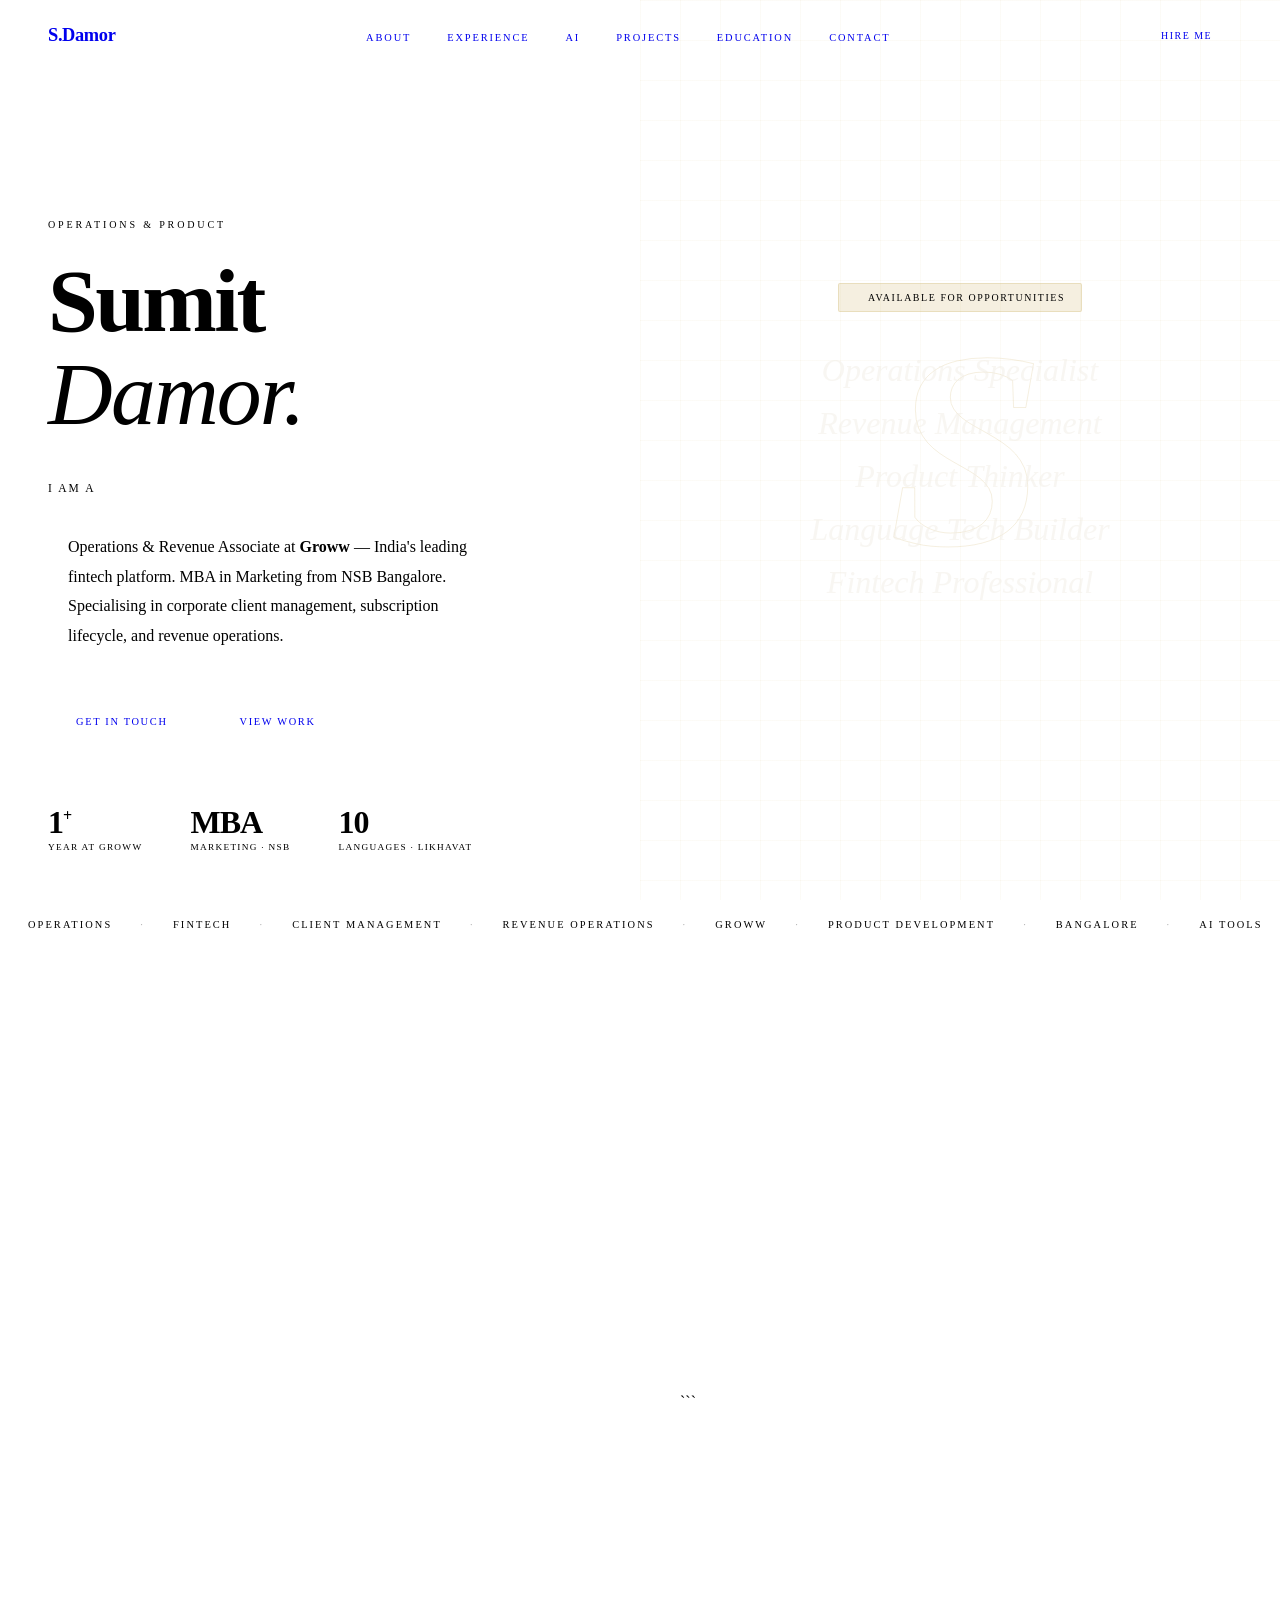
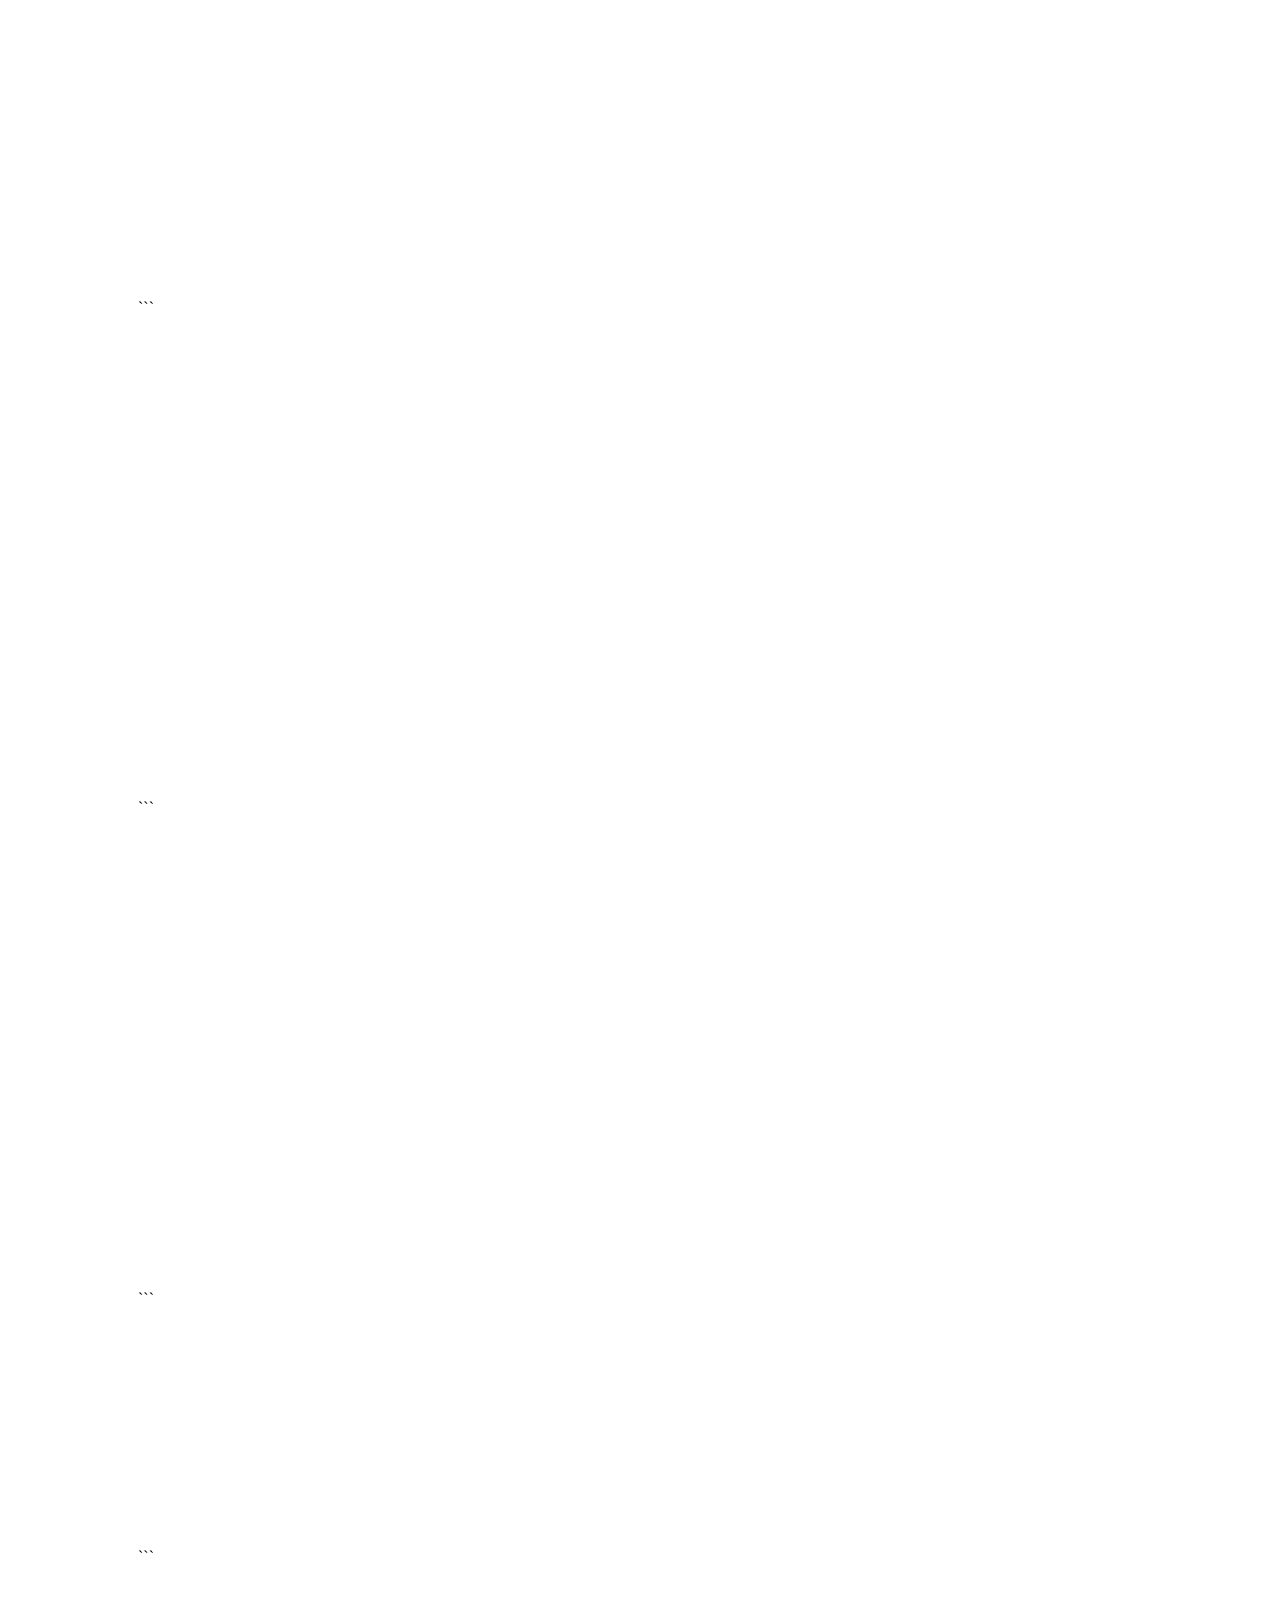
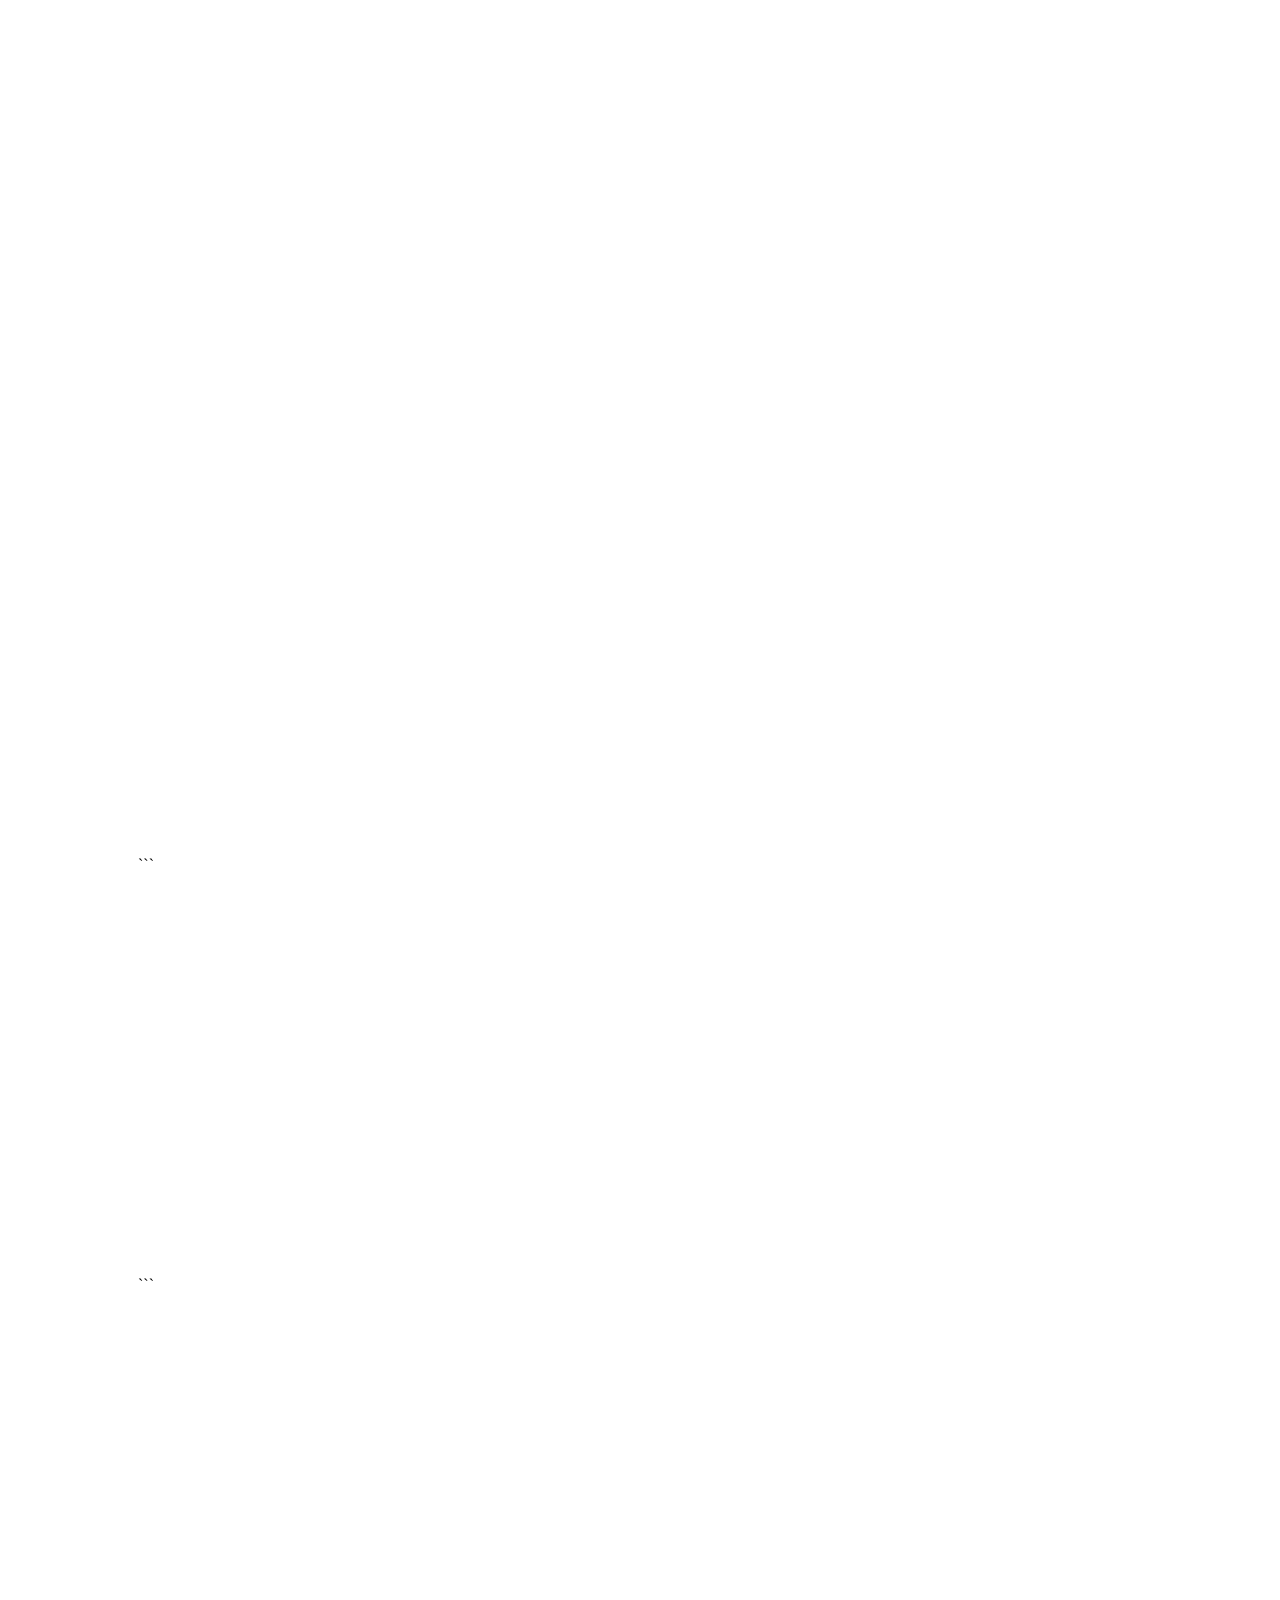
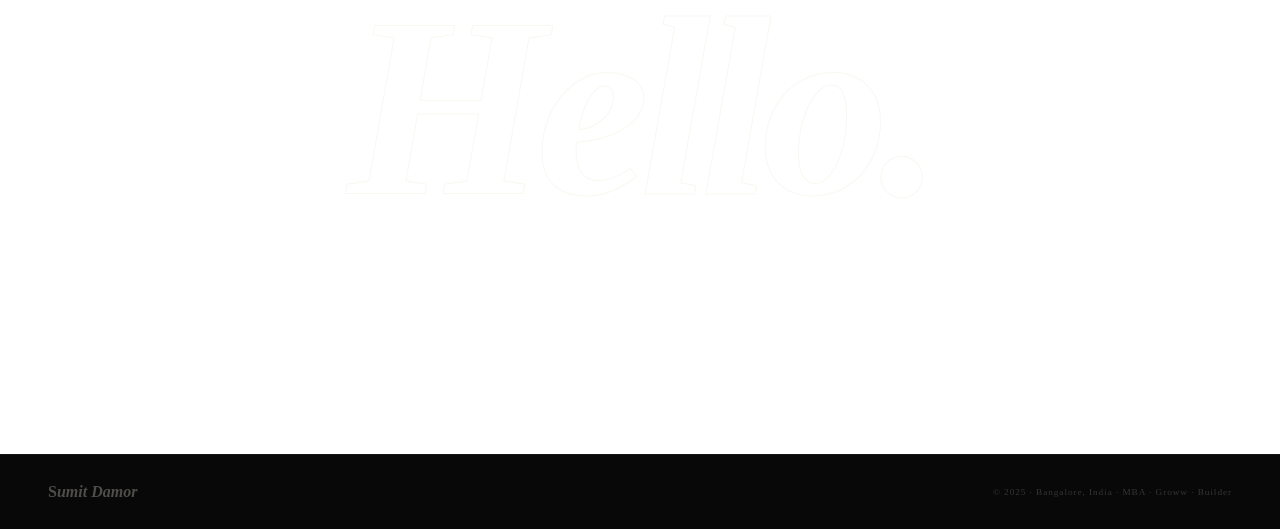
==== commit c3bef19c: "Update index.html" ====
--- a/index.html
+++ b/index.html
@@ -1,4 +1,5 @@
 <!DOCTYPE html>
+
 <html lang="en">
 <head>
 <meta charset="UTF-8">
@@ -12,497 +13,543 @@
 *,*::before,*::after{box-sizing:border-box;margin:0;padding:0}
 
 :root {
-  --ink: #0c0c0c;
-  --ink2: #1a1a1a;
-  --paper: #f2ede6;
-  --paper2: #ece6de;
-  --paper3: #e4ddd4;
-  --gold: #b8962e;
-  --gold2: #d4ad45;
-  --gold-pale: rgba(184,150,46,0.12);
-  --rust: #8b3a2a;
-  --text: #1c1a17;
-  --text-mid: #5a5248;
-  --text-dim: #9a9088;
-  --border: rgba(28,26,23,0.1);
-  --border-gold: rgba(184,150,46,0.25);
-  --font-display: 'Playfair Display', Georgia, serif;
-  --font-ui: 'Syne', sans-serif;
-  --font-mono: 'DM Mono', monospace;
+–ink: #0c0c0c;
+–ink2: #1a1a1a;
+–paper: #f2ede6;
+–paper2: #ece6de;
+–paper3: #e4ddd4;
+–gold: #b8962e;
+–gold2: #d4ad45;
+–gold-pale: rgba(184,150,46,0.12);
+–rust: #8b3a2a;
+–text: #1c1a17;
+–text-mid: #5a5248;
+–text-dim: #9a9088;
+–border: rgba(28,26,23,0.1);
+–border-gold: rgba(184,150,46,0.25);
+–font-display: ‘Playfair Display’, Georgia, serif;
+–font-ui: ‘Syne’, sans-serif;
+–font-mono: ‘DM Mono’, monospace;
 }
 
 html { scroll-behavior: smooth; }
 
 body {
-  background: var(--paper);
-  color: var(--text);
-  font-family: var(--font-ui);
-  min-height: 100vh;
-  overflow-x: hidden;
-  cursor: none;
+background: var(–paper);
+color: var(–text);
+font-family: var(–font-ui);
+min-height: 100vh;
+overflow-x: hidden;
+cursor: none;
 }
 
 /* ── Custom cursor ── */
 .cursor {
-  width: 10px; height: 10px;
-  background: var(--gold);
-  border-radius: 50%;
-  position: fixed;
-  top: 0; left: 0;
-  pointer-events: none;
-  z-index: 9999;
-  transform: translate(-50%,-50%);
-  transition: transform 0.1s ease, width 0.3s ease, height 0.3s ease, background 0.3s;
-  mix-blend-mode: multiply;
+width: 10px; height: 10px;
+background: var(–gold);
+border-radius: 50%;
+position: fixed;
+top: 0; left: 0;
+pointer-events: none;
+z-index: 9999;
+transform: translate(-50%,-50%);
+transition: transform 0.1s ease, width 0.3s ease, height 0.3s ease, background 0.3s;
+mix-blend-mode: multiply;
 }
 .cursor-ring {
-  width: 36px; height: 36px;
-  border: 1.5px solid var(--gold);
-  border-radius: 50%;
-  position: fixed;
-  top: 0; left: 0;
-  pointer-events: none;
-  z-index: 9998;
-  transform: translate(-50%,-50%);
-  transition: transform 0.18s ease, width 0.3s ease, height 0.3s ease, opacity 0.3s;
-  opacity: 0.6;
+width: 36px; height: 36px;
+border: 1.5px solid var(–gold);
+border-radius: 50%;
+position: fixed;
+top: 0; left: 0;
+pointer-events: none;
+z-index: 9998;
+transform: translate(-50%,-50%);
+transition: transform 0.18s ease, width 0.3s ease, height 0.3s ease, opacity 0.3s;
+opacity: 0.6;
 }
 .cursor.expanded { width: 16px; height: 16px; }
 .cursor-ring.expanded { width: 56px; height: 56px; opacity: 0.3; }
 
 /* ── Grain overlay ── */
 body::before {
-  content:'';
-  position:fixed;inset:0;
-  background-image:url("data:image/svg+xml,%3Csvg viewBox='0 0 300 300' xmlns='http://www.w3.org/2000/svg'%3E%3Cfilter id='n'%3E%3CfeTurbulence type='fractalNoise' baseFrequency='0.75' numOctaves='4' stitchTiles='stitch'/%3E%3C/filter%3E%3Crect width='100%25' height='100%25' filter='url(%23n)' opacity='0.035'/%3E%3C/svg%3E");
-  pointer-events:none;z-index:1000;opacity:0.7;
+content:’’;
+position:fixed;inset:0;
+background-image:url(“data:image/svg+xml,%3Csvg viewBox=‘0 0 300 300’ xmlns=‘http://www.w3.org/2000/svg’%3E%3Cfilter id=‘n’%3E%3CfeTurbulence type=‘fractalNoise’ baseFrequency=‘0.75’ numOctaves=‘4’ stitchTiles=‘stitch’/%3E%3C/filter%3E%3Crect width=‘100%25’ height=‘100%25’ filter=‘url(%23n)’ opacity=‘0.035’/%3E%3C/svg%3E”);
+pointer-events:none;z-index:1000;opacity:0.7;
+}
+
+/* ── Typewriter tagline ── */
+.hero-typewriter-wrap {
+display: flex;
+align-items: center;
+gap: 0;
+margin-bottom: 28px;
+min-height: 2rem;
+opacity: 0;
+animation: slideRight 0.9s ease 0.55s forwards;
+}
+.hero-typewriter-prefix {
+font-family: var(–font-mono);
+font-size: 0.72rem;
+color: var(–text-dim);
+letter-spacing: 0.18em;
+text-transform: uppercase;
+margin-right: 10px;
+white-space: nowrap;
+}
+.hero-typewriter-text {
+font-family: var(–font-display);
+font-size: 1.25rem;
+font-weight: 400;
+font-style: italic;
+color: var(–gold);
+letter-spacing: -0.01em;
+white-space: nowrap;
+overflow: hidden;
+}
+.hero-typewriter-cursor {
+display: inline-block;
+width: 2px;
+height: 1.2em;
+background: var(–gold);
+margin-left: 3px;
+vertical-align: middle;
+animation: cursorBlink 0.75s step-end infinite;
+}
+@keyframes cursorBlink {
+0%, 100% { opacity: 1; }
+50% { opacity: 0; }
 }
 
 /* ══════════════════════════════════
-   NAV
+NAV
 ══════════════════════════════════ */
 nav {
-  position: fixed;
-  top: 0; left: 0; right: 0;
-  z-index: 500;
-  padding: 20px 48px;
-  display: flex;
-  align-items: center;
-  justify-content: space-between;
-  transition: background 0.4s, backdrop-filter 0.4s, box-shadow 0.4s;
+position: fixed;
+top: 0; left: 0; right: 0;
+z-index: 500;
+padding: 20px 48px;
+display: flex;
+align-items: center;
+justify-content: space-between;
+transition: background 0.4s, backdrop-filter 0.4s, box-shadow 0.4s;
 }
 nav.scrolled {
-  background: rgba(242,237,230,0.88);
-  backdrop-filter: blur(16px);
-  box-shadow: 0 1px 0 var(--border);
+background: rgba(242,237,230,0.88);
+backdrop-filter: blur(16px);
+box-shadow: 0 1px 0 var(–border);
 }
 .nav-logo {
-  font-family: var(--font-display);
-  font-size: 1.15rem;
-  font-weight: 700;
-  color: var(--text);
-  text-decoration: none;
-  letter-spacing: -0.02em;
-}
-.nav-logo span { color: var(--gold); }
+font-family: var(–font-display);
+font-size: 1.15rem;
+font-weight: 700;
+color: var(–text);
+text-decoration: none;
+letter-spacing: -0.02em;
+}
+.nav-logo span { color: var(–gold); }
 .nav-links {
-  display: flex;
-  gap: 36px;
-  list-style: none;
+display: flex;
+gap: 36px;
+list-style: none;
 }
 .nav-links a {
-  font-family: var(--font-mono);
-  font-size: 0.65rem;
-  font-weight: 400;
-  color: var(--text-mid);
-  text-decoration: none;
-  letter-spacing: 0.18em;
-  text-transform: uppercase;
-  transition: color 0.2s;
-  position: relative;
+font-family: var(–font-mono);
+font-size: 0.65rem;
+font-weight: 400;
+color: var(–text-mid);
+text-decoration: none;
+letter-spacing: 0.18em;
+text-transform: uppercase;
+transition: color 0.2s;
+position: relative;
 }
 .nav-links a::after {
-  content:'';
-  position:absolute;
-  bottom:-3px;left:0;right:0;
-  height:1px;
-  background:var(--gold);
-  transform:scaleX(0);
-  transition:transform 0.25s ease;
-}
-.nav-links a:hover { color: var(--gold); }
+content:’’;
+position:absolute;
+bottom:-3px;left:0;right:0;
+height:1px;
+background:var(–gold);
+transform:scaleX(0);
+transition:transform 0.25s ease;
+}
+.nav-links a:hover { color: var(–gold); }
 .nav-links a:hover::after { transform: scaleX(1); }
 .nav-cta {
-  font-family: var(--font-mono);
-  font-size: 0.62rem;
-  letter-spacing: 0.15em;
-  text-transform: uppercase;
-  color: var(--paper);
-  background: var(--ink);
-  border: none;
-  border-radius: 2px;
-  padding: 10px 20px;
-  cursor: none;
-  text-decoration: none;
-  transition: background 0.25s, transform 0.2s;
-}
-.nav-cta:hover { background: var(--gold); transform: translateY(-1px); }
+font-family: var(–font-mono);
+font-size: 0.62rem;
+letter-spacing: 0.15em;
+text-transform: uppercase;
+color: var(–paper);
+background: var(–ink);
+border: none;
+border-radius: 2px;
+padding: 10px 20px;
+cursor: none;
+text-decoration: none;
+transition: background 0.25s, transform 0.2s;
+}
+.nav-cta:hover { background: var(–gold); transform: translateY(-1px); }
 
 /* ══════════════════════════════════
-   HERO
+HERO
 ══════════════════════════════════ */
 .hero {
-  min-height: 100vh;
-  display: grid;
-  grid-template-columns: 1fr 1fr;
-  position: relative;
-  overflow: hidden;
+min-height: 100vh;
+display: grid;
+grid-template-columns: 1fr 1fr;
+position: relative;
+overflow: hidden;
 }
 
 /* Left panel */
 .hero-left {
-  padding: 140px 48px 80px 48px;
-  display: flex;
-  flex-direction: column;
-  justify-content: center;
-  position: relative;
-  z-index: 2;
+padding: 140px 48px 80px 48px;
+display: flex;
+flex-direction: column;
+justify-content: center;
+position: relative;
+z-index: 2;
 }
 
 .hero-tag {
-  font-family: var(--font-mono);
-  font-size: 0.63rem;
-  color: var(--gold);
-  letter-spacing: 0.28em;
-  text-transform: uppercase;
-  margin-bottom: 28px;
-  display: flex;
-  align-items: center;
-  gap: 12px;
-  opacity: 0;
-  animation: slideRight 0.9s ease 0.2s forwards;
+font-family: var(–font-mono);
+font-size: 0.63rem;
+color: var(–gold);
+letter-spacing: 0.28em;
+text-transform: uppercase;
+margin-bottom: 28px;
+display: flex;
+align-items: center;
+gap: 12px;
+opacity: 0;
+animation: slideRight 0.9s ease 0.2s forwards;
 }
 .hero-tag::before {
-  content:'';width:28px;height:1px;background:var(--gold);
+content:’’;width:28px;height:1px;background:var(–gold);
 }
 
 .hero-name {
-  font-family: var(--font-display);
-  font-size: clamp(4rem, 7vw, 6.5rem);
-  font-weight: 900;
-  line-height: 0.95;
-  letter-spacing: -0.03em;
-  color: var(--ink);
-  margin-bottom: 8px;
-  opacity: 0;
-  animation: slideRight 0.9s ease 0.35s forwards;
+font-family: var(–font-display);
+font-size: clamp(4rem, 7vw, 6.5rem);
+font-weight: 900;
+line-height: 0.95;
+letter-spacing: -0.03em;
+color: var(–ink);
+margin-bottom: 8px;
+opacity: 0;
+animation: slideRight 0.9s ease 0.35s forwards;
 }
 .hero-name-italic {
-  font-family: var(--font-display);
-  font-size: clamp(4rem, 7vw, 6.5rem);
-  font-weight: 400;
-  font-style: italic;
-  line-height: 0.95;
-  letter-spacing: -0.02em;
-  color: var(--gold);
-  margin-bottom: 36px;
-  opacity: 0;
-  animation: slideRight 0.9s ease 0.48s forwards;
+font-family: var(–font-display);
+font-size: clamp(4rem, 7vw, 6.5rem);
+font-weight: 400;
+font-style: italic;
+line-height: 0.95;
+letter-spacing: -0.02em;
+color: var(–gold);
+margin-bottom: 36px;
+opacity: 0;
+animation: slideRight 0.9s ease 0.48s forwards;
 }
 
 .hero-desc {
-  font-size: 1rem;
-  font-weight: 400;
-  color: var(--text-mid);
-  line-height: 1.85;
-  max-width: 420px;
-  margin-bottom: 52px;
-  opacity: 0;
-  animation: slideRight 0.9s ease 0.6s forwards;
-  border-left: 2px solid var(--border-gold);
-  padding-left: 20px;
+font-size: 1rem;
+font-weight: 400;
+color: var(–text-mid);
+line-height: 1.85;
+max-width: 420px;
+margin-bottom: 52px;
+opacity: 0;
+animation: slideRight 0.9s ease 0.6s forwards;
+border-left: 2px solid var(–border-gold);
+padding-left: 20px;
 }
 
 .hero-actions {
-  display: flex;
-  gap: 16px;
-  opacity: 0;
-  animation: slideRight 0.9s ease 0.72s forwards;
+display: flex;
+gap: 16px;
+opacity: 0;
+animation: slideRight 0.9s ease 0.72s forwards;
 }
 
 .btn-primary {
-  font-family: var(--font-mono);
-  font-size: 0.65rem;
-  font-weight: 500;
-  letter-spacing: 0.16em;
-  text-transform: uppercase;
-  color: var(--paper);
-  background: var(--ink);
-  border: none;
-  border-radius: 2px;
-  padding: 14px 28px;
-  cursor: none;
-  text-decoration: none;
-  transition: all 0.25s ease;
-  position: relative;
-  overflow: hidden;
+font-family: var(–font-mono);
+font-size: 0.65rem;
+font-weight: 500;
+letter-spacing: 0.16em;
+text-transform: uppercase;
+color: var(–paper);
+background: var(–ink);
+border: none;
+border-radius: 2px;
+padding: 14px 28px;
+cursor: none;
+text-decoration: none;
+transition: all 0.25s ease;
+position: relative;
+overflow: hidden;
 }
 .btn-primary::before {
-  content:'';position:absolute;inset:0;background:var(--gold);
-  transform:translateX(-100%);transition:transform 0.3s ease;
+content:’’;position:absolute;inset:0;background:var(–gold);
+transform:translateX(-100%);transition:transform 0.3s ease;
 }
 .btn-primary:hover::before { transform: translateX(0); }
 .btn-primary span { position:relative;z-index:1; }
 
 .btn-outline {
-  font-family: var(--font-mono);
-  font-size: 0.65rem;
-  letter-spacing: 0.16em;
-  text-transform: uppercase;
-  color: var(--text-mid);
-  background: transparent;
-  border: 1px solid var(--border);
-  border-radius: 2px;
-  padding: 14px 28px;
-  cursor: none;
-  text-decoration: none;
-  transition: all 0.25s ease;
+font-family: var(–font-mono);
+font-size: 0.65rem;
+letter-spacing: 0.16em;
+text-transform: uppercase;
+color: var(–text-mid);
+background: transparent;
+border: 1px solid var(–border);
+border-radius: 2px;
+padding: 14px 28px;
+cursor: none;
+text-decoration: none;
+transition: all 0.25s ease;
 }
 .btn-outline:hover {
-  color: var(--gold);
-  border-color: var(--border-gold);
-  background: var(--gold-pale);
+color: var(–gold);
+border-color: var(–border-gold);
+background: var(–gold-pale);
 }
 
 /* Hero stats strip */
 .hero-stats {
-  position: relative;
-  bottom: auto;
-  left: auto;
-  margin-top: 48px;
+position: absolute;
+bottom: 48px;
+left: 48px;
+display: flex;
+gap: 48px;
+opacity: 0;
+animation: slideRight 0.9s ease 0.9s forwards;
 }
 .stat-item {}
 .stat-num {
-  font-family: var(--font-display);
-  font-size: 2rem;
-  font-weight: 700;
-  color: var(--ink);
-  line-height: 1;
-  letter-spacing: -0.03em;
-}
-.stat-num sup { font-size: 1rem; vertical-align: super; color: var(--gold); }
+font-family: var(–font-display);
+font-size: 2rem;
+font-weight: 700;
+color: var(–ink);
+line-height: 1;
+letter-spacing: -0.03em;
+}
+.stat-num sup { font-size: 1rem; vertical-align: super; color: var(–gold); }
 .stat-label {
-  font-family: var(--font-mono);
-  font-size: 0.58rem;
-  color: var(--text-dim);
-  letter-spacing: 0.14em;
-  text-transform: uppercase;
-  margin-top: 4px;
+font-family: var(–font-mono);
+font-size: 0.58rem;
+color: var(–text-dim);
+letter-spacing: 0.14em;
+text-transform: uppercase;
+margin-top: 4px;
 }
 
 /* Right panel — visual */
 .hero-right {
-  position: relative;
-  background: var(--ink);
-  overflow: hidden;
-  display: flex;
-  align-items: center;
-  justify-content: center;
+position: relative;
+background: var(–ink);
+overflow: hidden;
+display: flex;
+align-items: center;
+justify-content: center;
 }
 
 .hero-right-inner {
-  position: relative;
-  z-index: 2;
-  padding: 60px;
-  text-align: center;
+position: relative;
+z-index: 2;
+padding: 60px;
+text-align: center;
 }
 
 /* Big decorative letter */
 .hero-deco-letter {
-  font-family: var(--font-display);
-  font-size: clamp(200px, 22vw, 320px);
-  font-weight: 900;
-  font-style: italic;
-  color: transparent;
-  -webkit-text-stroke: 1px rgba(184,150,46,0.15);
-  line-height: 1;
-  position: absolute;
-  top: 50%;
-  left: 50%;
-  transform: translate(-50%, -50%);
-  user-select: none;
-  pointer-events: none;
-  letter-spacing: -0.05em;
-  opacity: 0;
-  animation: fadeIn 1.5s ease 0.8s forwards;
+font-family: var(–font-display);
+font-size: clamp(200px, 22vw, 320px);
+font-weight: 900;
+font-style: italic;
+color: transparent;
+-webkit-text-stroke: 1px rgba(184,150,46,0.15);
+line-height: 1;
+position: absolute;
+top: 50%;
+left: 50%;
+transform: translate(-50%, -50%);
+user-select: none;
+pointer-events: none;
+letter-spacing: -0.05em;
+opacity: 0;
+animation: fadeIn 1.5s ease 0.8s forwards;
 }
 
 .hero-role-stack {
-  position: relative;
-  z-index: 3;
-  opacity: 0;
-  animation: fadeIn 1s ease 1s forwards;
+position: relative;
+z-index: 3;
+opacity: 0;
+animation: fadeIn 1s ease 1s forwards;
 }
 
 .role-badge {
-  display: inline-flex;
-  align-items: center;
-  gap: 8px;
-  background: rgba(184,150,46,0.15);
-  border: 1px solid rgba(184,150,46,0.2);
-  border-radius: 2px;
-  padding: 8px 16px;
-  font-family: var(--font-mono);
-  font-size: 0.62rem;
-  color: var(--gold2);
-  letter-spacing: 0.16em;
-  text-transform: uppercase;
-  margin-bottom: 40px;
+display: inline-flex;
+align-items: center;
+gap: 8px;
+background: rgba(184,150,46,0.15);
+border: 1px solid rgba(184,150,46,0.2);
+border-radius: 2px;
+padding: 8px 16px;
+font-family: var(–font-mono);
+font-size: 0.62rem;
+color: var(–gold2);
+letter-spacing: 0.16em;
+text-transform: uppercase;
+margin-bottom: 40px;
 }
 .role-dot {
-  width: 5px;height:5px;border-radius:50%;background:var(--gold2);
-  animation: blink 1.8s ease-in-out infinite;
+width: 5px;height:5px;border-radius:50%;background:var(–gold2);
+animation: blink 1.8s ease-in-out infinite;
 }
 @keyframes blink { 0%,100%{opacity:1}50%{opacity:0.2} }
 
 .hero-taglines {
-  list-style: none;
+list-style: none;
 }
 .hero-taglines li {
-  font-family: var(--font-display);
-  font-size: clamp(1.4rem, 2.5vw, 2rem);
-  font-weight: 400;
-  font-style: italic;
-  color: rgba(242,237,230,0.5);
-  margin-bottom: 16px;
-  transition: color 0.3s, transform 0.3s;
-  cursor: none;
+font-family: var(–font-display);
+font-size: clamp(1.4rem, 2.5vw, 2rem);
+font-weight: 400;
+font-style: italic;
+color: rgba(242,237,230,0.5);
+margin-bottom: 16px;
+transition: color 0.3s, transform 0.3s;
+cursor: none;
 }
 .hero-taglines li:hover {
-  color: rgba(242,237,230,0.9);
-  transform: translateX(8px);
+color: rgba(242,237,230,0.9);
+transform: translateX(8px);
 }
 .hero-taglines li.active-line {
-  color: var(--paper);
+color: var(–paper);
 }
 
 /* Scrolling grid pattern on right */
 .hero-grid {
-  position: absolute;
-  inset: 0;
-  background-image:
-    linear-gradient(rgba(184,150,46,0.04) 1px, transparent 1px),
-    linear-gradient(90deg, rgba(184,150,46,0.04) 1px, transparent 1px);
-  background-size: 40px 40px;
-  animation: gridScroll 20s linear infinite;
+position: absolute;
+inset: 0;
+background-image:
+linear-gradient(rgba(184,150,46,0.04) 1px, transparent 1px),
+linear-gradient(90deg, rgba(184,150,46,0.04) 1px, transparent 1px);
+background-size: 40px 40px;
+animation: gridScroll 20s linear infinite;
 }
 @keyframes gridScroll {
-  0%{background-position:0 0}
-  100%{background-position:40px 40px}
+0%{background-position:0 0}
+100%{background-position:40px 40px}
 }
 
 /* ══════════════════════════════════
-   MARQUEE
+MARQUEE
 ══════════════════════════════════ */
 .marquee-bar {
-  background: var(--gold);
-  padding: 14px 0;
-  overflow: hidden;
-  white-space: nowrap;
-  position: relative;
+background: var(–gold);
+padding: 14px 0;
+overflow: hidden;
+white-space: nowrap;
+position: relative;
 }
 .marquee-track {
-  display: inline-flex;
-  animation: marquee 22s linear infinite;
-  gap: 0;
+display: inline-flex;
+animation: marquee 22s linear infinite;
+gap: 0;
 }
 .marquee-track span {
-  font-family: var(--font-mono);
-  font-size: 0.65rem;
-  font-weight: 500;
-  letter-spacing: 0.2em;
-  text-transform: uppercase;
-  color: var(--ink);
-  padding: 0 28px;
+font-family: var(–font-mono);
+font-size: 0.65rem;
+font-weight: 500;
+letter-spacing: 0.2em;
+text-transform: uppercase;
+color: var(–ink);
+padding: 0 28px;
 }
 .marquee-track .sep {
-  color: rgba(12,12,12,0.3);
-  padding: 0 0;
+color: rgba(12,12,12,0.3);
+padding: 0 0;
 }
 @keyframes marquee {
-  0%{transform:translateX(0)}
-  100%{transform:translateX(-50%)}
+0%{transform:translateX(0)}
+100%{transform:translateX(-50%)}
 }
 
 /* ══════════════════════════════════
-   SECTIONS COMMON
+SECTIONS COMMON
 ══════════════════════════════════ */
 section { position: relative; }
 
 .container {
-  max-width: 1100px;
-  margin: 0 auto;
-  padding: 0 48px;
+max-width: 1100px;
+margin: 0 auto;
+padding: 0 48px;
 }
 
 .section-eyebrow {
-  font-family: var(--font-mono);
-  font-size: 0.62rem;
-  color: var(--gold);
-  letter-spacing: 0.28em;
-  text-transform: uppercase;
-  margin-bottom: 16px;
-  display: flex;
-  align-items: center;
-  gap: 12px;
+font-family: var(–font-mono);
+font-size: 0.62rem;
+color: var(–gold);
+letter-spacing: 0.28em;
+text-transform: uppercase;
+margin-bottom: 16px;
+display: flex;
+align-items: center;
+gap: 12px;
 }
 .section-eyebrow::after {
-  content:'';flex:1;height:1px;background:var(--border-gold);max-width:60px;
+content:’’;flex:1;height:1px;background:var(–border-gold);max-width:60px;
 }
 
 .section-title {
-  font-family: var(--font-display);
-  font-size: clamp(2.4rem, 5vw, 4rem);
-  font-weight: 700;
-  color: var(--ink);
-  line-height: 1.05;
-  letter-spacing: -0.025em;
-  margin-bottom: 8px;
+font-family: var(–font-display);
+font-size: clamp(2.4rem, 5vw, 4rem);
+font-weight: 700;
+color: var(–ink);
+line-height: 1.05;
+letter-spacing: -0.025em;
+margin-bottom: 8px;
 }
 .section-title em {
-  font-style: italic;
-  font-weight: 400;
-  color: var(--gold);
+font-style: italic;
+font-weight: 400;
+color: var(–gold);
 }
 
 /* ══════════════════════════════════
-   ABOUT
+ABOUT
 ══════════════════════════════════ */
 #about {
-  padding: 120px 0;
-  background: var(--paper2);
+padding: 120px 0;
+background: var(–paper2);
 }
 
 .about-grid {
-  display: grid;
-  grid-template-columns: 1fr 1fr;
-  gap: 80px;
-  align-items: start;
+display: grid;
+grid-template-columns: 1fr 1fr;
+gap: 80px;
+align-items: start;
 }
 
 .about-left .section-title { margin-bottom: 32px; }
 
 .about-body p {
-  font-size: 1rem;
-  font-weight: 400;
-  color: var(--text-mid);
-  line-height: 1.9;
-  margin-bottom: 20px;
+font-size: 1rem;
+font-weight: 400;
+color: var(–text-mid);
+line-height: 1.9;
+margin-bottom: 20px;
 }
 
 .about-body p strong {
-  color: var(--text);
-  font-weight: 600;
+color: var(–text);
+font-weight: 600;
 }
 
 .about-right {}
@@ -510,534 +557,534 @@
 /* Skills pills */
 .skills-group { margin-bottom: 32px; }
 .skills-group-label {
-  font-family: var(--font-mono);
-  font-size: 0.6rem;
-  color: var(--text-dim);
-  letter-spacing: 0.2em;
-  text-transform: uppercase;
-  margin-bottom: 12px;
+font-family: var(–font-mono);
+font-size: 0.6rem;
+color: var(–text-dim);
+letter-spacing: 0.2em;
+text-transform: uppercase;
+margin-bottom: 12px;
 }
 .skills-pills {
-  display: flex;
-  flex-wrap: wrap;
-  gap: 8px;
+display: flex;
+flex-wrap: wrap;
+gap: 8px;
 }
 .pill {
-  font-family: var(--font-mono);
-  font-size: 0.65rem;
-  letter-spacing: 0.1em;
-  color: var(--text-mid);
-  background: var(--paper);
-  border: 1px solid var(--border);
-  border-radius: 2px;
-  padding: 6px 14px;
-  transition: all 0.2s;
-  cursor: none;
+font-family: var(–font-mono);
+font-size: 0.65rem;
+letter-spacing: 0.1em;
+color: var(–text-mid);
+background: var(–paper);
+border: 1px solid var(–border);
+border-radius: 2px;
+padding: 6px 14px;
+transition: all 0.2s;
+cursor: none;
 }
 .pill:hover {
-  color: var(--gold);
-  border-color: var(--border-gold);
-  background: var(--gold-pale);
-  transform: translateY(-2px);
+color: var(–gold);
+border-color: var(–border-gold);
+background: var(–gold-pale);
+transform: translateY(-2px);
 }
 
 /* Timeline */
 .timeline { position: relative; padding-left: 24px; }
 .timeline::before {
-  content:'';
-  position:absolute;
-  left:0;top:0;bottom:0;
-  width:1px;
-  background:linear-gradient(to bottom, var(--gold), transparent);
+content:’’;
+position:absolute;
+left:0;top:0;bottom:0;
+width:1px;
+background:linear-gradient(to bottom, var(–gold), transparent);
 }
 .tl-item {
-  position: relative;
-  margin-bottom: 36px;
-  opacity: 0;
-  transform: translateX(-16px);
-  transition: opacity 0.6s ease, transform 0.6s ease;
+position: relative;
+margin-bottom: 36px;
+opacity: 0;
+transform: translateX(-16px);
+transition: opacity 0.6s ease, transform 0.6s ease;
 }
 .tl-item.visible { opacity:1; transform:translateX(0); }
 .tl-item::before {
-  content:'';
-  position:absolute;
-  left:-28px;top:6px;
-  width:8px;height:8px;
-  border-radius:50%;
-  background:var(--gold);
-  border:2px solid var(--paper2);
-  box-shadow:0 0 0 3px rgba(184,150,46,0.2);
+content:’’;
+position:absolute;
+left:-28px;top:6px;
+width:8px;height:8px;
+border-radius:50%;
+background:var(–gold);
+border:2px solid var(–paper2);
+box-shadow:0 0 0 3px rgba(184,150,46,0.2);
 }
 .tl-date {
-  font-family: var(--font-mono);
-  font-size: 0.58rem;
-  color: var(--gold);
-  letter-spacing: 0.14em;
-  text-transform: uppercase;
-  margin-bottom: 4px;
+font-family: var(–font-mono);
+font-size: 0.58rem;
+color: var(–gold);
+letter-spacing: 0.14em;
+text-transform: uppercase;
+margin-bottom: 4px;
 }
 .tl-role {
-  font-family: var(--font-display);
-  font-size: 1.1rem;
-  font-weight: 600;
-  color: var(--ink);
-  margin-bottom: 2px;
+font-family: var(–font-display);
+font-size: 1.1rem;
+font-weight: 600;
+color: var(–ink);
+margin-bottom: 2px;
 }
 .tl-company {
-  font-family: var(--font-mono);
-  font-size: 0.65rem;
-  color: var(--text-mid);
-  letter-spacing: 0.1em;
-  margin-bottom: 8px;
+font-family: var(–font-mono);
+font-size: 0.65rem;
+color: var(–text-mid);
+letter-spacing: 0.1em;
+margin-bottom: 8px;
 }
 .tl-desc {
-  font-size: 0.88rem;
-  color: var(--text-mid);
-  line-height: 1.75;
+font-size: 0.88rem;
+color: var(–text-mid);
+line-height: 1.75;
 }
 
 /* ══════════════════════════════════
-   EXPERIENCE (full width)
+EXPERIENCE (full width)
 ══════════════════════════════════ */
 #experience {
-  padding: 120px 0;
-  background: var(--ink);
-  color: var(--paper);
-}
-
-#experience .section-title { color: var(--paper); }
-#experience .section-eyebrow { color: var(--gold2); }
+padding: 120px 0;
+background: var(–ink);
+color: var(–paper);
+}
+
+#experience .section-title { color: var(–paper); }
+#experience .section-eyebrow { color: var(–gold2); }
 
 .exp-header {
-  display: grid;
-  grid-template-columns: 1fr 1fr;
-  gap: 60px;
-  align-items: end;
-  margin-bottom: 72px;
+display: grid;
+grid-template-columns: 1fr 1fr;
+gap: 60px;
+align-items: end;
+margin-bottom: 72px;
 }
 
 .exp-intro {
-  font-size: 1rem;
-  font-weight: 400;
-  color: rgba(242,237,230,0.6);
-  line-height: 1.85;
-  padding-top: 12px;
+font-size: 1rem;
+font-weight: 400;
+color: rgba(242,237,230,0.6);
+line-height: 1.85;
+padding-top: 12px;
 }
 
 .exp-cards {
-  display: grid;
-  grid-template-columns: repeat(3, 1fr);
-  gap: 2px;
-  background: rgba(255,255,255,0.04);
+display: grid;
+grid-template-columns: repeat(3, 1fr);
+gap: 2px;
+background: rgba(255,255,255,0.04);
 }
 
 .exp-card {
-  background: #141414;
-  padding: 44px 36px;
-  position: relative;
-  overflow: hidden;
-  transition: background 0.3s;
-  cursor: none;
+background: #141414;
+padding: 44px 36px;
+position: relative;
+overflow: hidden;
+transition: background 0.3s;
+cursor: none;
 }
 
 .exp-card::before {
-  content:'';
-  position:absolute;
-  top:0;left:0;right:0;
-  height:2px;
-  background:var(--gold);
-  transform:scaleX(0);
-  transform-origin:left;
-  transition:transform 0.4s ease;
+content:’’;
+position:absolute;
+top:0;left:0;right:0;
+height:2px;
+background:var(–gold);
+transform:scaleX(0);
+transform-origin:left;
+transition:transform 0.4s ease;
 }
 .exp-card:hover { background: #1a1a1a; }
 .exp-card:hover::before { transform: scaleX(1); }
 
 .exp-card-num {
-  font-family: var(--font-display);
-  font-size: 3.5rem;
-  font-weight: 900;
-  color: rgba(184,150,46,0.1);
-  line-height: 1;
-  margin-bottom: 20px;
-  letter-spacing: -0.04em;
-  transition: color 0.3s;
+font-family: var(–font-display);
+font-size: 3.5rem;
+font-weight: 900;
+color: rgba(184,150,46,0.1);
+line-height: 1;
+margin-bottom: 20px;
+letter-spacing: -0.04em;
+transition: color 0.3s;
 }
 .exp-card:hover .exp-card-num { color: rgba(184,150,46,0.2); }
 
 .exp-card-title {
-  font-family: var(--font-display);
-  font-size: 1.3rem;
-  font-weight: 600;
-  color: var(--paper);
-  margin-bottom: 10px;
-  line-height: 1.3;
+font-family: var(–font-display);
+font-size: 1.3rem;
+font-weight: 600;
+color: var(–paper);
+margin-bottom: 10px;
+line-height: 1.3;
 }
 
 .exp-card-company {
-  font-family: var(--font-mono);
-  font-size: 0.63rem;
-  color: var(--gold2);
-  letter-spacing: 0.14em;
-  text-transform: uppercase;
-  margin-bottom: 16px;
+font-family: var(–font-mono);
+font-size: 0.63rem;
+color: var(–gold2);
+letter-spacing: 0.14em;
+text-transform: uppercase;
+margin-bottom: 16px;
 }
 
 .exp-card-desc {
-  font-size: 0.88rem;
-  color: rgba(242,237,230,0.5);
-  line-height: 1.75;
+font-size: 0.88rem;
+color: rgba(242,237,230,0.5);
+line-height: 1.75;
 }
 
 .exp-card-tags {
-  margin-top: 24px;
-  display: flex;
-  flex-wrap: wrap;
-  gap: 6px;
+margin-top: 24px;
+display: flex;
+flex-wrap: wrap;
+gap: 6px;
 }
 
 .exp-tag {
-  font-family: var(--font-mono);
-  font-size: 0.58rem;
-  letter-spacing: 0.1em;
-  color: rgba(184,150,46,0.7);
-  background: rgba(184,150,46,0.08);
-  border: 1px solid rgba(184,150,46,0.12);
-  border-radius: 2px;
-  padding: 4px 10px;
+font-family: var(–font-mono);
+font-size: 0.58rem;
+letter-spacing: 0.1em;
+color: rgba(184,150,46,0.7);
+background: rgba(184,150,46,0.08);
+border: 1px solid rgba(184,150,46,0.12);
+border-radius: 2px;
+padding: 4px 10px;
 }
 
 /* ══════════════════════════════════
-   PROJECTS
+PROJECTS
 ══════════════════════════════════ */
 #projects {
-  padding: 120px 0;
-  background: var(--paper);
+padding: 120px 0;
+background: var(–paper);
 }
 
 .projects-header {
-  display: flex;
-  align-items: end;
-  justify-content: space-between;
-  margin-bottom: 60px;
-  flex-wrap: wrap;
-  gap: 24px;
+display: flex;
+align-items: end;
+justify-content: space-between;
+margin-bottom: 60px;
+flex-wrap: wrap;
+gap: 24px;
 }
 
 .projects-grid {
-  display: grid;
-  grid-template-columns: 1fr 1fr;
-  gap: 24px;
+display: grid;
+grid-template-columns: 1fr 1fr;
+gap: 24px;
 }
 
 .project-card {
-  border: 1px solid var(--border);
-  border-radius: 4px;
-  overflow: hidden;
-  transition: all 0.35s ease;
-  cursor: none;
-  position: relative;
-  background: var(--paper2);
+border: 1px solid var(–border);
+border-radius: 4px;
+overflow: hidden;
+transition: all 0.35s ease;
+cursor: none;
+position: relative;
+background: var(–paper2);
 }
 
 .project-card:hover {
-  border-color: var(--border-gold);
-  transform: translateY(-6px);
-  box-shadow: 0 24px 60px rgba(12,12,12,0.12);
+border-color: var(–border-gold);
+transform: translateY(-6px);
+box-shadow: 0 24px 60px rgba(12,12,12,0.12);
 }
 
 .project-card-top {
-  padding: 36px 36px 0;
-  position: relative;
+padding: 36px 36px 0;
+position: relative;
 }
 
 .project-num {
-  font-family: var(--font-mono);
-  font-size: 0.6rem;
-  color: var(--text-dim);
-  letter-spacing: 0.2em;
-  margin-bottom: 20px;
+font-family: var(–font-mono);
+font-size: 0.6rem;
+color: var(–text-dim);
+letter-spacing: 0.2em;
+margin-bottom: 20px;
 }
 
 .project-name {
-  font-family: var(--font-display);
-  font-size: 1.9rem;
-  font-weight: 700;
-  color: var(--ink);
-  letter-spacing: -0.02em;
-  margin-bottom: 6px;
-  line-height: 1.1;
+font-family: var(–font-display);
+font-size: 1.9rem;
+font-weight: 700;
+color: var(–ink);
+letter-spacing: -0.02em;
+margin-bottom: 6px;
+line-height: 1.1;
 }
 
 .project-name em {
-  font-style: italic;
-  font-weight: 400;
-  color: var(--gold);
+font-style: italic;
+font-weight: 400;
+color: var(–gold);
 }
 
 .project-tagline {
-  font-family: var(--font-mono);
-  font-size: 0.63rem;
-  color: var(--text-dim);
-  letter-spacing: 0.12em;
-  text-transform: uppercase;
-  margin-bottom: 20px;
+font-family: var(–font-mono);
+font-size: 0.63rem;
+color: var(–text-dim);
+letter-spacing: 0.12em;
+text-transform: uppercase;
+margin-bottom: 20px;
 }
 
 .project-desc {
-  font-size: 0.9rem;
-  color: var(--text-mid);
-  line-height: 1.8;
-  margin-bottom: 24px;
+font-size: 0.9rem;
+color: var(–text-mid);
+line-height: 1.8;
+margin-bottom: 24px;
 }
 
 .project-stack {
-  display: flex;
-  flex-wrap: wrap;
-  gap: 6px;
-  margin-bottom: 0;
+display: flex;
+flex-wrap: wrap;
+gap: 6px;
+margin-bottom: 0;
 }
 
 .stack-tag {
-  font-family: var(--font-mono);
-  font-size: 0.58rem;
-  letter-spacing: 0.1em;
-  color: var(--text-mid);
-  background: var(--paper3);
-  border: 1px solid var(--border);
-  border-radius: 2px;
-  padding: 4px 10px;
+font-family: var(–font-mono);
+font-size: 0.58rem;
+letter-spacing: 0.1em;
+color: var(–text-mid);
+background: var(–paper3);
+border: 1px solid var(–border);
+border-radius: 2px;
+padding: 4px 10px;
 }
 
 .project-card-bottom {
-  padding: 20px 36px 28px;
-  display: flex;
-  align-items: center;
-  justify-content: space-between;
-  border-top: 1px solid var(--border);
-  margin-top: 28px;
+padding: 20px 36px 28px;
+display: flex;
+align-items: center;
+justify-content: space-between;
+border-top: 1px solid var(–border);
+margin-top: 28px;
 }
 
 .project-link {
-  font-family: var(--font-mono);
-  font-size: 0.62rem;
-  letter-spacing: 0.14em;
-  text-transform: uppercase;
-  color: var(--gold);
-  text-decoration: none;
-  display: flex;
-  align-items: center;
-  gap: 6px;
-  transition: gap 0.2s;
+font-family: var(–font-mono);
+font-size: 0.62rem;
+letter-spacing: 0.14em;
+text-transform: uppercase;
+color: var(–gold);
+text-decoration: none;
+display: flex;
+align-items: center;
+gap: 6px;
+transition: gap 0.2s;
 }
 .project-link:hover { gap: 10px; }
 
 .project-arrow {
-  font-size: 1rem;
-  transition: transform 0.2s;
+font-size: 1rem;
+transition: transform 0.2s;
 }
 .project-card:hover .project-arrow { transform: translate(3px,-3px); }
 
 /* Featured card (spans 2 cols) */
 .project-card.featured {
-  grid-column: 1 / -1;
-  display: grid;
-  grid-template-columns: 1fr 1fr;
+grid-column: 1 / -1;
+display: grid;
+grid-template-columns: 1fr 1fr;
 }
 .project-card.featured .project-card-top {
-  padding: 48px;
-  border-right: 1px solid var(--border);
+padding: 48px;
+border-right: 1px solid var(–border);
 }
 .project-card.featured .project-card-bottom {
-  flex-direction: column;
-  align-items: flex-start;
-  justify-content: center;
-  padding: 48px;
-  border-top: none;
-  margin-top: 0;
-  gap: 24px;
+flex-direction: column;
+align-items: flex-start;
+justify-content: center;
+padding: 48px;
+border-top: none;
+margin-top: 0;
+gap: 24px;
 }
 .project-card.featured .project-name { font-size: 2.8rem; }
 
 /* ══════════════════════════════════
-   EDUCATION
+EDUCATION
 ══════════════════════════════════ */
 #education {
-  padding: 100px 0;
-  background: var(--paper2);
+padding: 100px 0;
+background: var(–paper2);
 }
 
 .edu-grid {
-  display: grid;
-  grid-template-columns: 1fr 1fr;
-  gap: 24px;
-  margin-top: 56px;
+display: grid;
+grid-template-columns: 1fr 1fr;
+gap: 24px;
+margin-top: 56px;
 }
 
 .edu-card {
-  background: var(--paper);
-  border: 1px solid var(--border);
-  border-radius: 4px;
-  padding: 36px;
-  position: relative;
-  transition: all 0.3s;
-  cursor: none;
-  overflow: hidden;
+background: var(–paper);
+border: 1px solid var(–border);
+border-radius: 4px;
+padding: 36px;
+position: relative;
+transition: all 0.3s;
+cursor: none;
+overflow: hidden;
 }
 .edu-card::after {
-  content:'';
-  position:absolute;
-  bottom:0;left:0;right:0;
-  height:2px;
-  background:var(--gold);
-  transform:scaleX(0);
-  transition:transform 0.3s ease;
-}
-.edu-card:hover { border-color: var(--border-gold); transform: translateY(-4px); }
+content:’’;
+position:absolute;
+bottom:0;left:0;right:0;
+height:2px;
+background:var(–gold);
+transform:scaleX(0);
+transition:transform 0.3s ease;
+}
+.edu-card:hover { border-color: var(–border-gold); transform: translateY(-4px); }
 .edu-card:hover::after { transform: scaleX(1); }
 
 .edu-icon {
-  font-size: 2rem;
-  margin-bottom: 20px;
-  display: block;
+font-size: 2rem;
+margin-bottom: 20px;
+display: block;
 }
 .edu-degree {
-  font-family: var(--font-display);
-  font-size: 1.3rem;
-  font-weight: 600;
-  color: var(--ink);
-  margin-bottom: 4px;
+font-family: var(–font-display);
+font-size: 1.3rem;
+font-weight: 600;
+color: var(–ink);
+margin-bottom: 4px;
 }
 .edu-school {
-  font-family: var(--font-mono);
-  font-size: 0.63rem;
-  color: var(--gold);
-  letter-spacing: 0.14em;
-  text-transform: uppercase;
-  margin-bottom: 8px;
+font-family: var(–font-mono);
+font-size: 0.63rem;
+color: var(–gold);
+letter-spacing: 0.14em;
+text-transform: uppercase;
+margin-bottom: 8px;
 }
 .edu-year {
-  font-family: var(--font-mono);
-  font-size: 0.6rem;
-  color: var(--text-dim);
-  letter-spacing: 0.1em;
+font-family: var(–font-mono);
+font-size: 0.6rem;
+color: var(–text-dim);
+letter-spacing: 0.1em;
 }
 
 /* ══════════════════════════════════
-   CONTACT
+CONTACT
 ══════════════════════════════════ */
 #contact {
-  padding: 140px 0;
-  background: var(--ink);
-  text-align: center;
-  position: relative;
-  overflow: hidden;
+padding: 140px 0;
+background: var(–ink);
+text-align: center;
+position: relative;
+overflow: hidden;
 }
 
 .contact-deco {
-  position: absolute;
-  font-family: var(--font-display);
-  font-size: clamp(160px, 20vw, 280px);
-  font-weight: 900;
-  font-style: italic;
-  color: transparent;
-  -webkit-text-stroke: 1px rgba(184,150,46,0.08);
-  top: 50%;left:50%;
-  transform: translate(-50%,-50%);
-  white-space: nowrap;
-  pointer-events: none;
-  user-select: none;
-  letter-spacing: -0.04em;
+position: absolute;
+font-family: var(–font-display);
+font-size: clamp(160px, 20vw, 280px);
+font-weight: 900;
+font-style: italic;
+color: transparent;
+-webkit-text-stroke: 1px rgba(184,150,46,0.08);
+top: 50%;left:50%;
+transform: translate(-50%,-50%);
+white-space: nowrap;
+pointer-events: none;
+user-select: none;
+letter-spacing: -0.04em;
 }
 
 #contact .section-eyebrow { justify-content: center; }
 #contact .section-eyebrow::after { display: none; }
-#contact .section-title { color: var(--paper); margin-bottom: 16px; }
+#contact .section-title { color: var(–paper); margin-bottom: 16px; }
 
 .contact-sub {
-  font-size: 1rem;
-  color: rgba(242,237,230,0.5);
-  line-height: 1.8;
-  max-width: 480px;
-  margin: 0 auto 52px;
+font-size: 1rem;
+color: rgba(242,237,230,0.5);
+line-height: 1.8;
+max-width: 480px;
+margin: 0 auto 52px;
 }
 
 .contact-email {
-  font-family: var(--font-display);
-  font-size: clamp(1.4rem, 3vw, 2.2rem);
-  font-weight: 400;
-  font-style: italic;
-  color: var(--gold2);
-  text-decoration: none;
-  display: block;
-  margin-bottom: 48px;
-  transition: color 0.2s;
-}
-.contact-email:hover { color: var(--paper); }
+font-family: var(–font-display);
+font-size: clamp(1.4rem, 3vw, 2.2rem);
+font-weight: 400;
+font-style: italic;
+color: var(–gold2);
+text-decoration: none;
+display: block;
+margin-bottom: 48px;
+transition: color 0.2s;
+}
+.contact-email:hover { color: var(–paper); }
 
 .contact-links {
-  display: flex;
-  gap: 16px;
-  justify-content: center;
-  flex-wrap: wrap;
+display: flex;
+gap: 16px;
+justify-content: center;
+flex-wrap: wrap;
 }
 
 .contact-link {
-  font-family: var(--font-mono);
-  font-size: 0.63rem;
-  letter-spacing: 0.16em;
-  text-transform: uppercase;
-  color: rgba(242,237,230,0.5);
-  text-decoration: none;
-  border: 1px solid rgba(255,255,255,0.1);
-  border-radius: 2px;
-  padding: 12px 24px;
-  transition: all 0.25s;
+font-family: var(–font-mono);
+font-size: 0.63rem;
+letter-spacing: 0.16em;
+text-transform: uppercase;
+color: rgba(242,237,230,0.5);
+text-decoration: none;
+border: 1px solid rgba(255,255,255,0.1);
+border-radius: 2px;
+padding: 12px 24px;
+transition: all 0.25s;
 }
 .contact-link:hover {
-  color: var(--gold2);
-  border-color: rgba(184,150,46,0.3);
-  background: rgba(184,150,46,0.06);
+color: var(–gold2);
+border-color: rgba(184,150,46,0.3);
+background: rgba(184,150,46,0.06);
 }
 
 /* ══════════════════════════════════
-   FOOTER
+FOOTER
 ══════════════════════════════════ */
 footer {
-  background: #080808;
-  padding: 28px 48px;
-  display: flex;
-  align-items: center;
-  justify-content: space-between;
-  border-top: 1px solid rgba(255,255,255,0.05);
-  flex-wrap: wrap;
-  gap: 12px;
+background: #080808;
+padding: 28px 48px;
+display: flex;
+align-items: center;
+justify-content: space-between;
+border-top: 1px solid rgba(255,255,255,0.05);
+flex-wrap: wrap;
+gap: 12px;
 }
 .footer-brand {
-  font-family: var(--font-display);
-  font-size: 1rem;
-  font-weight: 700;
-  color: rgba(242,237,230,0.3);
-}
-.footer-brand span { color: var(--gold); font-style: italic; }
+font-family: var(–font-display);
+font-size: 1rem;
+font-weight: 700;
+color: rgba(242,237,230,0.3);
+}
+.footer-brand span { color: var(–gold); font-style: italic; }
 .footer-copy {
-  font-family: var(--font-mono);
-  font-size: 0.58rem;
-  color: rgba(242,237,230,0.2);
-  letter-spacing: 0.1em;
+font-family: var(–font-mono);
+font-size: 0.58rem;
+color: rgba(242,237,230,0.2);
+letter-spacing: 0.1em;
 }
 
 /* ══════════════════════════════════
-   SCROLL REVEAL
+SCROLL REVEAL
 ══════════════════════════════════ */
 .reveal {
-  opacity: 0;
-  transform: translateY(28px);
-  transition: opacity 0.8s ease, transform 0.8s ease;
+opacity: 0;
+transform: translateY(28px);
+transition: opacity 0.8s ease, transform 0.8s ease;
 }
 .reveal.visible {
-  opacity: 1;
-  transform: translateY(0);
+opacity: 1;
+transform: translateY(0);
 }
 .reveal-delay-1 { transition-delay: 0.1s; }
 .reveal-delay-2 { transition-delay: 0.2s; }
@@ -1046,603 +1093,341 @@
 
 /* ── Keyframes ── */
 @keyframes slideRight {
-  from { opacity:0; transform:translateX(-30px); }
-  to   { opacity:1; transform:translateX(0); }
+from { opacity:0; transform:translateX(-30px); }
+to   { opacity:1; transform:translateX(0); }
 }
 @keyframes fadeIn {
-  from { opacity:0; }
-  to   { opacity:1; }
+from { opacity:0; }
+to   { opacity:1; }
 }
 
 /* ══════════════════════════════════
-   MOBILE
+MOBILE
 ══════════════════════════════════ */
 @media (max-width: 900px) {
-  nav { padding: 18px 24px; }
-  .nav-links { display: none; }
-  .hero { grid-template-columns: 1fr; }
-  .hero-right { display: none; }
-  .hero-left { padding: 120px 24px 80px; }
-  .hero-stats { left: 24px; gap: 28px; }
-  .container { padding: 0 24px; }
-  .about-grid { grid-template-columns: 1fr; gap: 48px; }
-  .exp-cards { grid-template-columns: 1fr; }
-  .exp-header { grid-template-columns: 1fr; }
-  .projects-grid { grid-template-columns: 1fr; }
-  .project-card.featured { grid-template-columns: 1fr; }
-  .project-card.featured .project-card-top { border-right: none; border-bottom: 1px solid var(--border); }
-  .project-card.featured .project-card-bottom { border-top: none; }
-  .edu-grid { grid-template-columns: 1fr; }
-  footer { padding: 20px 24px; }
-  body { cursor: auto; }
-  .cursor, .cursor-ring { display: none; }
-}
+nav { padding: 18px 24px; }
+.nav-links { display: none; }
+.hero { grid-template-columns: 1fr; }
+.hero-right { display: none; }
+.hero-left { padding: 120px 24px 80px; }
+.hero-stats { left: 24px; gap: 28px; }
+.container { padding: 0 24px; }
+.about-grid { grid-template-columns: 1fr; gap: 48px; }
+.exp-cards { grid-template-columns: 1fr; }
+.exp-header { grid-template-columns: 1fr; }
+.projects-grid { grid-template-columns: 1fr; }
+.project-card.featured { grid-template-columns: 1fr; }
+.project-card.featured .project-card-top { border-right: none; border-bottom: 1px solid var(–border); }
+.project-card.featured .project-card-bottom { border-top: none; }
+.edu-grid { grid-template-columns: 1fr; }
+footer { padding: 20px 24px; }
+body { cursor: auto; }
+.cursor, .cursor-ring { display: none; }
+}
+
 /* ══════════════════════════════════
-   AI CHATBOT WIDGET
-══════════════════════════════════ */
-.chat-fab {
-  position: fixed;
-  bottom: 28px;
-  right: 28px;
-  z-index: 900;
-  width: 56px;
-  height: 56px;
-  background: var(--ink);
-  border: 1px solid rgba(184,150,46,0.3);
-  border-radius: 50%;
-  display: flex;
-  align-items: center;
-  justify-content: center;
-  cursor: none;
-  box-shadow: 0 8px 32px rgba(0,0,0,0.25);
-  transition: all 0.3s ease;
-}
-.chat-fab:hover {
-  background: var(--gold);
-  border-color: var(--gold);
-  transform: scale(1.08);
-  box-shadow: 0 12px 40px rgba(184,150,46,0.3);
-}
-.chat-fab-icon {
-  font-size: 1.3rem;
-  transition: transform 0.3s;
-}
-.chat-fab.open .chat-fab-icon { transform: rotate(90deg); }
-
-/* Pulse ring on FAB */
-.chat-fab::before {
-  content:'';
-  position:absolute;
-  inset:-4px;
-  border-radius:50%;
-  border:1px solid rgba(184,150,46,0.2);
-  animation:chatPulse 2.5s ease-in-out infinite;
-}
-@keyframes chatPulse {
-  0%,100%{transform:scale(1);opacity:0.6}
-  50%{transform:scale(1.15);opacity:0}
-}
-
-/* Chat window */
-.chat-window {
-  position: fixed;
-  bottom: 96px;
-  right: 28px;
-  z-index: 900;
-  width: 380px;
-  max-height: 560px;
-  background: var(--paper);
-  border: 1px solid var(--border-gold);
-  border-radius: 8px;
-  box-shadow: 0 24px 80px rgba(0,0,0,0.18);
-  display: flex;
-  flex-direction: column;
-  overflow: hidden;
-  transform: scale(0.92) translateY(12px);
-  opacity: 0;
-  pointer-events: none;
-  transform-origin: bottom right;
-  transition: transform 0.3s cubic-bezier(0.34,1.56,0.64,1), opacity 0.25s ease;
-}
-.chat-window.open {
-  transform: scale(1) translateY(0);
-  opacity: 1;
-  pointer-events: all;
-}
-
-/* Chat header */
-.chat-header {
-  background: var(--ink);
-  padding: 16px 20px;
-  display: flex;
-  align-items: center;
-  gap: 12px;
-  flex-shrink: 0;
-}
-.chat-avatar {
-  width: 34px;
-  height: 34px;
-  background: var(--gold);
-  border-radius: 50%;
-  display: flex;
-  align-items: center;
-  justify-content: center;
-  font-size: 1rem;
-  flex-shrink: 0;
-}
-.chat-header-info {}
-.chat-header-name {
-  font-family: var(--font-ui);
-  font-size: 0.82rem;
-  font-weight: 600;
-  color: var(--paper);
-  line-height: 1.2;
-}
-.chat-header-status {
-  font-family: var(--font-mono);
-  font-size: 0.55rem;
-  color: rgba(242,237,230,0.45);
-  letter-spacing: 0.1em;
-  display: flex;
-  align-items: center;
-  gap: 5px;
-  margin-top: 2px;
-}
-.chat-status-dot {
-  width: 5px;height:5px;border-radius:50%;
-  background:#4ade80;
-  animation: blink 2s ease-in-out infinite;
-}
-.chat-close {
-  margin-left: auto;
-  background: none;
-  border: none;
-  color: rgba(242,237,230,0.4);
-  font-size: 1.1rem;
-  cursor: none;
-  transition: color 0.2s;
-  line-height: 1;
-  padding: 4px;
-}
-.chat-close:hover { color: var(--paper); }
-
-/* Messages area */
-.chat-messages {
-  flex: 1;
-  overflow-y: auto;
-  padding: 20px;
-  display: flex;
-  flex-direction: column;
-  gap: 14px;
-  scroll-behavior: smooth;
-}
-.chat-messages::-webkit-scrollbar { width: 4px; }
-.chat-messages::-webkit-scrollbar-track { background: transparent; }
-.chat-messages::-webkit-scrollbar-thumb { background: var(--border); border-radius: 2px; }
-
-/* Message bubbles */
-.msg {
-  max-width: 88%;
-  animation: msgIn 0.3s ease;
-}
-@keyframes msgIn {
-  from { opacity:0; transform:translateY(8px); }
-  to   { opacity:1; transform:translateY(0); }
-}
-.msg.bot { align-self: flex-start; }
-.msg.user { align-self: flex-end; }
-
-.msg-bubble {
-  padding: 10px 14px;
-  border-radius: 6px;
-  font-size: 0.85rem;
-  line-height: 1.65;
-}
-.msg.bot .msg-bubble {
-  background: var(--paper2);
-  border: 1px solid var(--border);
-  color: var(--text);
-  border-bottom-left-radius: 2px;
-}
-.msg.user .msg-bubble {
-  background: var(--ink);
-  color: var(--paper);
-  border-bottom-right-radius: 2px;
-}
-
-/* Typing indicator */
-.typing-indicator .msg-bubble {
-  display: flex;
-  align-items: center;
-  gap: 4px;
-  padding: 12px 16px;
-}
-.typing-dot {
-  width: 6px;height:6px;border-radius:50%;
-  background: var(--text-dim);
-  animation: typingBounce 1.2s ease-in-out infinite;
-}
-.typing-dot:nth-child(2){animation-delay:0.2s}
-.typing-dot:nth-child(3){animation-delay:0.4s}
-@keyframes typingBounce {
-  0%,60%,100%{transform:translateY(0)}
-  30%{transform:translateY(-5px)}
-}
-
-/* Suggested prompts */
-.chat-suggestions {
-  padding: 0 20px 12px;
-  display: flex;
-  flex-wrap: wrap;
-  gap: 6px;
-  flex-shrink: 0;
-}
-.chat-suggestion {
-  font-family: var(--font-mono);
-  font-size: 0.6rem;
-  letter-spacing: 0.08em;
-  color: var(--gold);
-  background: var(--gold-pale);
-  border: 1px solid var(--border-gold);
-  border-radius: 2px;
-  padding: 5px 10px;
-  cursor: none;
-  transition: all 0.2s;
-  white-space: nowrap;
-}
-.chat-suggestion:hover {
-  background: var(--gold);
-  color: var(--ink);
-  border-color: var(--gold);
-}
-
-/* Input area */
-.chat-input-area {
-  padding: 12px 16px;
-  border-top: 1px solid var(--border);
-  display: flex;
-  gap: 8px;
-  flex-shrink: 0;
-  background: var(--paper2);
-}
-.chat-input {
-  flex: 1;
-  background: var(--paper);
-  border: 1px solid var(--border);
-  border-radius: 4px;
-  padding: 9px 14px;
-  font-family: var(--font-ui);
-  font-size: 0.82rem;
-  color: var(--text);
-  outline: none;
-  transition: border-color 0.2s;
-  resize: none;
-}
-.chat-input:focus { border-color: var(--border-gold); }
-.chat-input::placeholder { color: var(--text-dim); }
-.chat-send {
-  width: 36px;
-  height: 36px;
-  background: var(--ink);
-  border: none;
-  border-radius: 4px;
-  display: flex;
-  align-items: center;
-  justify-content: center;
-  cursor: none;
-  transition: background 0.2s;
-  flex-shrink: 0;
-  align-self: flex-end;
-}
-.chat-send:hover { background: var(--gold); }
-.chat-send svg { width:15px;height:15px;fill:none;stroke:var(--paper);stroke-width:2;stroke-linecap:round;stroke-linejoin:round; }
-.chat-send:disabled { opacity: 0.4; pointer-events: none; }
-
-/* Mobile chat */
-@media (max-width: 480px) {
-  .chat-window {
-    width: calc(100vw - 32px);
-    right: 16px;
-    bottom: 84px;
-  }
-  .chat-fab { right: 16px; bottom: 16px; }
-}
-
-/* ══════════════════════════════════
-   AI ASSISTANT SECTION
+AI ASSISTANT SECTION
 ══════════════════════════════════ */
 #ai-assistant {
-  padding: 120px 0;
-  background: var(--paper2);
-  position: relative;
-  overflow: hidden;
+padding: 120px 0;
+background: var(–paper2);
+position: relative;
+overflow: hidden;
 }
 
 #ai-assistant::before {
-  content: 'AI';
-  position: absolute;
-  font-family: var(--font-display);
-  font-size: clamp(180px, 22vw, 300px);
-  font-weight: 900;
-  font-style: italic;
-  color: transparent;
-  -webkit-text-stroke: 1px rgba(184,150,46,0.07);
-  right: -40px;
-  top: 50%;
-  transform: translateY(-50%);
-  pointer-events: none;
-  user-select: none;
-  letter-spacing: -0.05em;
+content: ‘AI’;
+position: absolute;
+font-family: var(–font-display);
+font-size: clamp(180px, 22vw, 300px);
+font-weight: 900;
+font-style: italic;
+color: transparent;
+-webkit-text-stroke: 1px rgba(184,150,46,0.07);
+right: -40px;
+top: 50%;
+transform: translateY(-50%);
+pointer-events: none;
+user-select: none;
+letter-spacing: -0.05em;
 }
 
 .ai-layout {
-  display: grid;
-  grid-template-columns: 1fr 1.4fr;
-  gap: 72px;
-  align-items: start;
+display: grid;
+grid-template-columns: 1fr 1.4fr;
+gap: 72px;
+align-items: start;
 }
 
 .ai-left {}
 .ai-left .section-title { margin-bottom: 20px; }
 
 .ai-left-desc {
-  font-size: 0.92rem;
-  color: var(--text-mid);
-  line-height: 1.85;
-  margin-bottom: 32px;
-  border-left: 2px solid var(--border-gold);
-  padding-left: 18px;
+font-size: 0.92rem;
+color: var(–text-mid);
+line-height: 1.85;
+margin-bottom: 32px;
+border-left: 2px solid var(–border-gold);
+padding-left: 18px;
 }
 
 .ai-capabilities {
-  display: flex;
-  flex-direction: column;
-  gap: 10px;
+display: flex;
+flex-direction: column;
+gap: 10px;
 }
 
 .ai-cap-item {
-  display: flex;
-  align-items: center;
-  gap: 12px;
-  font-family: var(--font-mono);
-  font-size: 0.63rem;
-  color: var(--text-mid);
-  letter-spacing: 0.1em;
+display: flex;
+align-items: center;
+gap: 12px;
+font-family: var(–font-mono);
+font-size: 0.63rem;
+color: var(–text-mid);
+letter-spacing: 0.1em;
 }
 
 .ai-cap-dot {
-  width: 6px; height: 6px;
-  border-radius: 50%;
-  background: var(--gold);
-  flex-shrink: 0;
+width: 6px; height: 6px;
+border-radius: 50%;
+background: var(–gold);
+flex-shrink: 0;
 }
 
 /* Chat box */
 .ai-chat-box {
-  background: var(--paper);
-  border: 1px solid var(--border-gold);
-  border-radius: 8px;
-  overflow: hidden;
-  box-shadow: 0 16px 60px rgba(28,26,23,0.1);
-  display: flex;
-  flex-direction: column;
-  height: 520px;
+background: var(–paper);
+border: 1px solid var(–border-gold);
+border-radius: 8px;
+overflow: hidden;
+box-shadow: 0 16px 60px rgba(28,26,23,0.1);
+display: flex;
+flex-direction: column;
+height: 520px;
 }
 
 .ai-chat-header {
-  background: var(--ink);
-  padding: 18px 24px;
-  display: flex;
-  align-items: center;
-  gap: 12px;
-  flex-shrink: 0;
+background: var(–ink);
+padding: 18px 24px;
+display: flex;
+align-items: center;
+gap: 12px;
+flex-shrink: 0;
 }
 
 .ai-chat-avatar {
-  width: 36px; height: 36px;
-  background: rgba(184,150,46,0.15);
-  border: 1px solid rgba(184,150,46,0.25);
-  border-radius: 50%;
-  display: flex;
-  align-items: center;
-  justify-content: center;
-  font-size: 1rem;
-  flex-shrink: 0;
+width: 36px; height: 36px;
+background: rgba(184,150,46,0.15);
+border: 1px solid rgba(184,150,46,0.25);
+border-radius: 50%;
+display: flex;
+align-items: center;
+justify-content: center;
+font-size: 1rem;
+flex-shrink: 0;
 }
 
 .ai-chat-title {
-  font-family: var(--font-ui);
-  font-size: 0.88rem;
-  font-weight: 600;
-  color: var(--paper);
-  line-height: 1.2;
+font-family: var(–font-ui);
+font-size: 0.88rem;
+font-weight: 600;
+color: var(–paper);
+line-height: 1.2;
 }
 
 .ai-chat-subtitle {
-  font-family: var(--font-mono);
-  font-size: 0.55rem;
-  color: rgba(242,237,230,0.4);
-  letter-spacing: 0.12em;
-  text-transform: uppercase;
-  display: flex;
-  align-items: center;
-  gap: 6px;
-  margin-top: 2px;
+font-family: var(–font-mono);
+font-size: 0.55rem;
+color: rgba(242,237,230,0.4);
+letter-spacing: 0.12em;
+text-transform: uppercase;
+display: flex;
+align-items: center;
+gap: 6px;
+margin-top: 2px;
 }
 
 .ai-status-dot {
-  width: 5px; height: 5px;
-  border-radius: 50%;
-  background: #4ade80;
-  animation: aiPulse 2s ease-in-out infinite;
+width: 5px; height: 5px;
+border-radius: 50%;
+background: #4ade80;
+animation: aiPulse 2s ease-in-out infinite;
 }
 @keyframes aiPulse { 0%,100%{opacity:1} 50%{opacity:0.3} }
 
 /* Messages */
 .ai-messages {
-  flex: 1;
-  overflow-y: auto;
-  padding: 20px;
-  display: flex;
-  flex-direction: column;
-  gap: 14px;
-  scroll-behavior: smooth;
+flex: 1;
+overflow-y: auto;
+padding: 20px;
+display: flex;
+flex-direction: column;
+gap: 14px;
+scroll-behavior: smooth;
 }
 .ai-messages::-webkit-scrollbar { width: 4px; }
-.ai-messages::-webkit-scrollbar-thumb { background: var(--border); border-radius: 2px; }
+.ai-messages::-webkit-scrollbar-thumb { background: var(–border); border-radius: 2px; }
 
 .ai-msg { max-width: 86%; animation: aiMsgIn 0.3s ease; }
 @keyframes aiMsgIn {
-  from { opacity:0; transform:translateY(10px); }
-  to   { opacity:1; transform:translateY(0); }
+from { opacity:0; transform:translateY(10px); }
+to   { opacity:1; transform:translateY(0); }
 }
 .ai-msg.bot { align-self: flex-start; }
 .ai-msg.user { align-self: flex-end; }
 
 .ai-msg-bubble {
-  padding: 11px 15px;
-  border-radius: 8px;
-  font-size: 0.85rem;
-  line-height: 1.7;
+padding: 11px 15px;
+border-radius: 8px;
+font-size: 0.85rem;
+line-height: 1.7;
 }
 .ai-msg.bot .ai-msg-bubble {
-  background: var(--paper2);
-  border: 1px solid var(--border);
-  color: var(--text);
-  border-bottom-left-radius: 2px;
+background: var(–paper2);
+border: 1px solid var(–border);
+color: var(–text);
+border-bottom-left-radius: 2px;
 }
 .ai-msg.user .ai-msg-bubble {
-  background: var(--ink);
-  color: var(--paper);
-  border-bottom-right-radius: 2px;
+background: var(–ink);
+color: var(–paper);
+border-bottom-right-radius: 2px;
 }
 
 /* Typing */
 .ai-typing .ai-msg-bubble {
-  display: flex;
-  align-items: center;
-  gap: 5px;
-  padding: 14px 16px;
+display: flex;
+align-items: center;
+gap: 5px;
+padding: 14px 16px;
 }
 .ai-dot {
-  width: 6px; height: 6px;
-  border-radius: 50%;
-  background: var(--text-dim);
-  animation: aiDotBounce 1.2s ease-in-out infinite;
+width: 6px; height: 6px;
+border-radius: 50%;
+background: var(–text-dim);
+animation: aiDotBounce 1.2s ease-in-out infinite;
 }
 .ai-dot:nth-child(2) { animation-delay: 0.2s; }
 .ai-dot:nth-child(3) { animation-delay: 0.4s; }
 @keyframes aiDotBounce {
-  0%,60%,100% { transform: translateY(0); }
-  30% { transform: translateY(-6px); }
+0%,60%,100% { transform: translateY(0); }
+30% { transform: translateY(-6px); }
 }
 
 /* Quick prompts */
 .ai-quick-prompts {
-  padding: 0 20px 12px;
-  display: flex;
-  flex-wrap: wrap;
-  gap: 6px;
-  flex-shrink: 0;
+padding: 0 20px 12px;
+display: flex;
+flex-wrap: wrap;
+gap: 6px;
+flex-shrink: 0;
 }
 
 .ai-quick-btn {
-  font-family: var(--font-mono);
-  font-size: 0.58rem;
-  letter-spacing: 0.08em;
-  color: var(--gold);
-  background: var(--gold-pale);
-  border: 1px solid var(--border-gold);
-  border-radius: 2px;
-  padding: 5px 11px;
-  cursor: pointer;
-  transition: all 0.2s;
-  white-space: nowrap;
+font-family: var(–font-mono);
+font-size: 0.58rem;
+letter-spacing: 0.08em;
+color: var(–gold);
+background: var(–gold-pale);
+border: 1px solid var(–border-gold);
+border-radius: 2px;
+padding: 5px 11px;
+cursor: pointer;
+transition: all 0.2s;
+white-space: nowrap;
 }
 .ai-quick-btn:hover {
-  background: var(--gold);
-  color: var(--ink);
-  border-color: var(--gold);
+background: var(–gold);
+color: var(–ink);
+border-color: var(–gold);
 }
 
 /* Input */
 .ai-input-row {
-  padding: 12px 16px;
-  border-top: 1px solid var(--border);
-  display: flex;
-  gap: 8px;
-  align-items: flex-end;
-  background: var(--paper2);
-  flex-shrink: 0;
+padding: 12px 16px;
+border-top: 1px solid var(–border);
+display: flex;
+gap: 8px;
+align-items: flex-end;
+background: var(–paper2);
+flex-shrink: 0;
 }
 
 .ai-input {
-  flex: 1;
-  background: var(--paper);
-  border: 1px solid var(--border);
-  border-radius: 4px;
-  padding: 9px 14px;
-  font-family: var(--font-ui);
-  font-size: 0.83rem;
-  color: var(--text);
-  outline: none;
-  transition: border-color 0.2s;
-  resize: none;
-  max-height: 80px;
-  line-height: 1.5;
-}
-.ai-input:focus { border-color: var(--border-gold); }
-.ai-input::placeholder { color: var(--text-dim); }
+flex: 1;
+background: var(–paper);
+border: 1px solid var(–border);
+border-radius: 4px;
+padding: 9px 14px;
+font-family: var(–font-ui);
+font-size: 0.83rem;
+color: var(–text);
+outline: none;
+transition: border-color 0.2s;
+resize: none;
+max-height: 80px;
+line-height: 1.5;
+}
+.ai-input:focus { border-color: var(–border-gold); }
+.ai-input::placeholder { color: var(–text-dim); }
 
 .ai-send {
-  width: 38px; height: 38px;
-  background: var(--ink);
-  border: none;
-  border-radius: 4px;
-  display: flex;
-  align-items: center;
-  justify-content: center;
-  cursor: pointer;
-  transition: background 0.2s, transform 0.15s;
-  flex-shrink: 0;
-}
-.ai-send:hover { background: var(--gold); transform: scale(1.05); }
-.ai-send svg { width:14px;height:14px;fill:none;stroke:var(--paper);stroke-width:2;stroke-linecap:round;stroke-linejoin:round; }
+width: 38px; height: 38px;
+background: var(–ink);
+border: none;
+border-radius: 4px;
+display: flex;
+align-items: center;
+justify-content: center;
+cursor: pointer;
+transition: background 0.2s, transform 0.15s;
+flex-shrink: 0;
+}
+.ai-send:hover { background: var(–gold); transform: scale(1.05); }
+.ai-send svg { width:14px;height:14px;fill:none;stroke:var(–paper);stroke-width:2;stroke-linecap:round;stroke-linejoin:round; }
 .ai-send:disabled { opacity: 0.4; pointer-events: none; }
 
 @media (max-width: 900px) {
-  .ai-layout { grid-template-columns: 1fr; gap: 40px; }
-  .ai-chat-box { height: 420px; }
-  #ai-assistant::before { display: none; }
+.ai-layout { grid-template-columns: 1fr; gap: 40px; }
+.ai-chat-box { height: 420px; }
+#ai-assistant::before { display: none; }
 }
 </style>
+
 </head>
 <body>
 
 <!-- Custom cursor -->
+
 <div class="cursor" id="cursor"></div>
 <div class="cursor-ring" id="cursorRing"></div>
 
 <!-- ═══ NAV ═══ -->
+
 <nav id="mainNav">
   <a href="#" class="nav-logo">S<span>.</span>Damor</a>
   <ul class="nav-links">
-    <li><a href="#ai-assistant">AI Assistant</a></li>
     <li><a href="#about">About</a></li>
     <li><a href="#experience">Experience</a></li>
+    <li><a href="#ai-assistant">AI</a></li>
     <li><a href="#projects">Projects</a></li>
     <li><a href="#education">Education</a></li>
     <li><a href="#contact">Contact</a></li>
   </ul>
-  <a href="mailto:sumitrd22@nsb.edu.in" class="nav-cta">Hire Me</a>
+  <a href="/cdn-cgi/l/email-protection#691a1c04001d1b0d5b5b29071a0b470c0d1c470007" class="nav-cta">Hire Me</a>
 </nav>
 
 <!-- ═══ HERO ═══ -->
+
 <section class="hero" id="home">
   <div class="hero-left">
     <div class="hero-tag">Operations & Product</div>
     <div class="hero-name">Sumit</div>
     <div class="hero-name-italic">Damor.</div>
+    <div class="hero-typewriter-wrap">
+      <span class="hero-typewriter-prefix">I am a</span>
+      <span class="hero-typewriter-text" id="typewriterText"></span><span class="hero-typewriter-cursor" id="typewriterCursor"></span>
+    </div>
     <p class="hero-desc">
       Operations & Revenue Associate at <strong>Groww</strong> — India's leading fintech platform. MBA in Marketing from NSB Bangalore. Specialising in corporate client management, subscription lifecycle, and revenue operations.
     </p>
@@ -1687,6 +1472,7 @@
 </section>
 
 <!-- ═══ MARQUEE ═══ -->
+
 <div class="marquee-bar">
   <div class="marquee-track">
     <span>Operations</span><span class="sep">·</span>
@@ -1711,6 +1497,7 @@
 </div>
 
 <!-- ═══ ABOUT ═══ -->
+
 <section id="about">
   <div class="container">
     <div class="about-grid">
@@ -1764,32 +1551,36 @@
           </div>
         </div>
 
-        <div class="timeline reveal reveal-delay-3" style="margin-top:40px;">
-          <div class="tl-item">
-            <div class="tl-date">July 2024 — Present</div>
-            <div class="tl-role">Order Processing &amp; Revenue Operations Associate</div>
-            <div class="tl-company">Groww · Bangalore</div>
-            <div class="tl-desc">Manages end-to-end corporate client tickets for Groww Cloud subscriptions. Supports brokers, companies and proprietary traders with onboarding, documentation validation and account verification.</div>
-          </div>
-          <div class="tl-item">
-            <div class="tl-date">2022 — 2024</div>
-            <div class="tl-role">MBA — Marketing</div>
-            <div class="tl-company">National School of Business · Bangalore</div>
-            <div class="tl-desc">Won AAGMAN Marketing Fest — top prize. Led the Annual College Fest team. Won Recycle Mania product design competition.</div>
-          </div>
-          <div class="tl-item">
-            <div class="tl-date">2025</div>
-            <div class="tl-role">Builder · Likhavat</div>
-            <div class="tl-company">Independent · Open Source</div>
-            <div class="tl-desc">Built Likhavat — an AI transliteration engine for 10 Indian languages using Gemini 2.5 Flash-Lite, Cloudflare Workers + KV, and GitHub Pages.</div>
-          </div>
-        </div>
+```
+    <div class="timeline reveal reveal-delay-3" style="margin-top:40px;">
+      <div class="tl-item">
+        <div class="tl-date">July 2024 — Present</div>
+        <div class="tl-role">Order Processing &amp; Revenue Operations Associate</div>
+        <div class="tl-company">Groww · Bangalore</div>
+        <div class="tl-desc">Manages end-to-end corporate client tickets for Groww Cloud subscriptions. Supports brokers, companies and proprietary traders with onboarding, documentation validation and account verification.</div>
+      </div>
+      <div class="tl-item">
+        <div class="tl-date">2022 — 2024</div>
+        <div class="tl-role">MBA — Marketing</div>
+        <div class="tl-company">National School of Business · Bangalore</div>
+        <div class="tl-desc">Won AAGMAN Marketing Fest — top prize. Led the Annual College Fest team. Won Recycle Mania product design competition.</div>
+      </div>
+      <div class="tl-item">
+        <div class="tl-date">2025</div>
+        <div class="tl-role">Builder · Likhavat</div>
+        <div class="tl-company">Independent · Open Source</div>
+        <div class="tl-desc">Built Likhavat — an AI transliteration engine for 10 Indian languages using Gemini 2.5 Flash-Lite, Cloudflare Workers + KV, and GitHub Pages.</div>
       </div>
     </div>
   </div>
+</div>
+```
+
+  </div>
 </section>
 
 <!-- ═══ EXPERIENCE ═══ -->
+
 <section id="experience">
   <div class="container">
     <div class="exp-header">
@@ -1802,48 +1593,130 @@
       </p>
     </div>
 
-    <div class="exp-cards">
-      <div class="exp-card reveal">
-        <div class="exp-card-num">01</div>
-        <div class="exp-card-title">Corporate Client Management</div>
-        <div class="exp-card-company">Groww · July 2024–Present</div>
-        <div class="exp-card-desc">Manages end-to-end corporate client tickets for Groww Cloud subscriptions — validates onboarding requests, documentation and account verification. Primary support contact resolving execution issues, system errors and connectivity problems within SLA.</div>
-        <div class="exp-card-tags">
-          <span class="exp-tag">CRM</span>
-          <span class="exp-tag">Client Relations</span>
-          <span class="exp-tag">Escalations</span>
-          <span class="exp-tag">Fintech</span>
+```
+<div class="exp-cards">
+  <div class="exp-card reveal">
+    <div class="exp-card-num">01</div>
+    <div class="exp-card-title">Corporate Client Management</div>
+    <div class="exp-card-company">Groww · July 2024–Present</div>
+    <div class="exp-card-desc">Manages end-to-end corporate client tickets for Groww Cloud subscriptions — validates onboarding requests, documentation and account verification. Primary support contact resolving execution issues, system errors and connectivity problems within SLA.</div>
+    <div class="exp-card-tags">
+      <span class="exp-tag">CRM</span>
+      <span class="exp-tag">Client Relations</span>
+      <span class="exp-tag">Escalations</span>
+      <span class="exp-tag">Fintech</span>
+    </div>
+  </div>
+  <div class="exp-card reveal reveal-delay-1">
+    <div class="exp-card-num">02</div>
+    <div class="exp-card-title">Subscription Lifecycle</div>
+    <div class="exp-card-company">Groww Cloud · Subscriptions</div>
+    <div class="exp-card-desc">Monitors subscription usage, renewals and cancellations for Groww Cloud. Maintains dashboards tracking active subscriptions, escalations and SLA adherence across the corporate client base.</div>
+    <div class="exp-card-tags">
+      <span class="exp-tag">Subscriptions</span>
+      <span class="exp-tag">Mutual Funds</span>
+      <span class="exp-tag">SLA Management</span>
+      <span class="exp-tag">Demat</span>
+    </div>
+  </div>
+  <div class="exp-card reveal reveal-delay-2">
+    <div class="exp-card-num">03</div>
+    <div class="exp-card-title">Revenue Operations</div>
+    <div class="exp-card-company">Groww · Operations Team</div>
+    <div class="exp-card-desc">Collaborates with product, engineering and finance teams to improve operational workflows. Tracks KPIs across subscription metrics, renewal rates, and SLA adherence to drive operational efficiency.</div>
+    <div class="exp-card-tags">
+      <span class="exp-tag">Revenue</span>
+      <span class="exp-tag">Churn Reduction</span>
+      <span class="exp-tag">Conversion</span>
+      <span class="exp-tag">Analytics</span>
+    </div>
+  </div>
+</div>
+```
+
+  </div>
+</section>
+
+<!-- ═══ AI ASSISTANT ═══ -->
+
+<section id="ai-assistant">
+  <div class="container">
+    <div class="ai-layout">
+
+```
+  <!-- Left: intro -->
+  <div class="ai-left">
+    <div class="section-eyebrow reveal">AI Assistant</div>
+    <div class="section-title reveal reveal-delay-1">Ask me <em>anything.</em></div>
+    <p class="ai-left-desc reveal reveal-delay-2">
+      I've trained an AI on my complete CV, work history, projects, and achievements. Ask it anything — from my daily tools at Groww to how I built Likhavat.
+    </p>
+    <div class="ai-capabilities reveal reveal-delay-3">
+      <div class="ai-cap-item"><div class="ai-cap-dot"></div>Current role &amp; responsibilities at Groww</div>
+      <div class="ai-cap-item"><div class="ai-cap-dot"></div>Education — MBA, BA Economics</div>
+      <div class="ai-cap-item"><div class="ai-cap-dot"></div>Projects — Likhavat, MERN, Tableau</div>
+      <div class="ai-cap-item"><div class="ai-cap-dot"></div>Skills — Tools, business &amp; technical</div>
+      <div class="ai-cap-item"><div class="ai-cap-dot"></div>Achievements — AAGMAN, Recycle Mania</div>
+      <div class="ai-cap-item"><div class="ai-cap-dot"></div>Certificates &amp; interests</div>
+    </div>
+  </div>
+
+  <!-- Right: chat box -->
+  <div class="reveal reveal-delay-2">
+    <div class="ai-chat-box">
+
+      <div class="ai-chat-header">
+        <div class="ai-chat-avatar">🤖</div>
+        <div>
+          <div class="ai-chat-title">Sumit's AI Assistant</div>
+          <div class="ai-chat-subtitle">
+            <div class="ai-status-dot"></div>
+            Trained on my CV · Powered by Groq
+          </div>
         </div>
       </div>
-      <div class="exp-card reveal reveal-delay-1">
-        <div class="exp-card-num">02</div>
-        <div class="exp-card-title">Subscription Lifecycle</div>
-        <div class="exp-card-company">Groww Cloud · Subscriptions</div>
-        <div class="exp-card-desc">Monitors subscription usage, renewals and cancellations for Groww Cloud. Maintains dashboards tracking active subscriptions, escalations and SLA adherence across the corporate client base.</div>
-        <div class="exp-card-tags">
-          <span class="exp-tag">Subscriptions</span>
-          <span class="exp-tag">Mutual Funds</span>
-          <span class="exp-tag">SLA Management</span>
-          <span class="exp-tag">Demat</span>
+
+      <div class="ai-messages" id="aiMessages">
+        <div class="ai-msg bot">
+          <div class="ai-msg-bubble">
+            Hey there! 👋 I'm Sumit's AI assistant trained on his full CV. Ask me anything about his career at Groww, education, skills, projects, or achievements!
+          </div>
         </div>
       </div>
-      <div class="exp-card reveal reveal-delay-2">
-        <div class="exp-card-num">03</div>
-        <div class="exp-card-title">Revenue Operations</div>
-        <div class="exp-card-company">Groww · Operations Team</div>
-        <div class="exp-card-desc">Collaborates with product, engineering and finance teams to improve operational workflows. Tracks KPIs across subscription metrics, renewal rates, and SLA adherence to drive operational efficiency.</div>
-        <div class="exp-card-tags">
-          <span class="exp-tag">Revenue</span>
-          <span class="exp-tag">Churn Reduction</span>
-          <span class="exp-tag">Conversion</span>
-          <span class="exp-tag">Analytics</span>
-        </div>
+
+      <div class="ai-quick-prompts" id="aiQuickPrompts">
+        <button class="ai-quick-btn" data-p="Where does Sumit work?">💼 Work</button>
+        <button class="ai-quick-btn" data-p="Tell me about his education">🎓 Education</button>
+        <button class="ai-quick-btn" data-p="What projects has he built?">🚀 Projects</button>
+        <button class="ai-quick-btn" data-p="What are his skills?">⚡ Skills</button>
+        <button class="ai-quick-btn" data-p="Tell me about his achievements">🏆 Wins</button>
+        <button class="ai-quick-btn" data-p="What certificates does he have?">📜 Certs</button>
       </div>
+
+      <div class="ai-input-row">
+        <textarea
+          class="ai-input"
+          id="aiInput"
+          placeholder="Ask about Sumit's work, skills, projects…"
+          rows="1"
+          maxlength="400"
+        ></textarea>
+        <button class="ai-send" id="aiSend" aria-label="Send">
+          <svg viewBox="0 0 24 24"><line x1="22" y1="2" x2="11" y2="13"/><polygon points="22 2 15 22 11 13 2 9 22 2"/></svg>
+        </button>
+      </div>
+
     </div>
   </div>
+
+</div>
+```
+
+  </div>
 </section>
 
 <!-- ═══ PROJECTS ═══ -->
+
 <section id="projects">
   <div class="container">
     <div class="projects-header">
@@ -1853,81 +1726,85 @@
       </div>
     </div>
 
-    <div class="projects-grid">
-      <!-- Featured project -->
-      <div class="project-card featured reveal">
-        <div class="project-card-top">
-          <div class="project-num">Featured — 01</div>
-          <div class="project-name">Lik<em>havat</em></div>
-          <div class="project-tagline">English → Roman Script Transliterator</div>
-          <p class="project-desc">
-            An AI-powered transliteration engine that converts English text into Roman script of 10 major Indian languages — Hindi, Gujarati, Tamil, Kannada, Telugu, Bengali, Marathi, Punjabi, Malayalam, and Odia. Features 3 tone modes (Formal / Standard / Casual), dark/light theme, live quota meter, and auto API failover between Gemini and Groq.
-          </p>
-          <div class="project-stack">
-            <span class="stack-tag">Gemini 2.5 Flash-Lite</span>
-            <span class="stack-tag">Groq / Llama 3.3</span>
-            <span class="stack-tag">Cloudflare Workers</span>
-            <span class="stack-tag">KV Storage</span>
-            <span class="stack-tag">GitHub Pages</span>
-          </div>
-        </div>
-        <div class="project-card-bottom">
-          <div style="font-family:'DM Mono',monospace;font-size:0.62rem;color:var(--text-dim);letter-spacing:0.12em;text-transform:uppercase;">10 Languages · 1,000 req/day · Auto-failover</div>
-          <a href="https://damorsumit2000-lab.github.io/english-to-roman-translator/" class="project-link" target="_blank">
-            Live App <span class="project-arrow">↗</span>
-          </a>
-          <a href="https://github.com/damorsumit2000-lab/english-to-roman-translator" class="project-link" target="_blank">
-            GitHub <span class="project-arrow">↗</span>
-          </a>
-        </div>
-      </div>
-
-      <!-- Portfolio project -->
-      <div class="project-card reveal reveal-delay-1">
-        <div class="project-card-top">
-          <div class="project-num">02</div>
-          <div class="project-name" style="font-size:1.6rem;">This Portfolio</div>
-          <div class="project-tagline">Personal Brand & CV</div>
-          <p class="project-desc">A handcrafted portfolio website with editorial typography, custom cursor, scroll-triggered animations, and a dark/light editorial aesthetic. Built entirely in vanilla HTML/CSS/JS.</p>
-          <div class="project-stack">
-            <span class="stack-tag">HTML / CSS / JS</span>
-            <span class="stack-tag">GitHub Pages</span>
-            <span class="stack-tag">Playfair Display</span>
-            <span class="stack-tag">Syne</span>
-          </div>
-        </div>
-        <div class="project-card-bottom">
-          <a href="https://github.com/damorsumit2000-lab/sumit-damor-portfolio" class="project-link" target="_blank">
-            View Source <span class="project-arrow">↗</span>
-          </a>
-        </div>
-      </div>
-
-      <!-- Groww chatbot -->
-      <div class="project-card reveal reveal-delay-2">
-        <div class="project-card-top">
-          <div class="project-num">03</div>
-          <div class="project-name" style="font-size:1.6rem;">Portfolio <em>Chatbot</em></div>
-          <div class="project-tagline">AI-Powered Portfolio Assistant</div>
-          <p class="project-desc">An interactive portfolio assistant powered by Cloudflare Workers AI, featuring frosted glass UI, street lamp animation, and snow particle effects for an immersive experience.</p>
-          <div class="project-stack">
-            <span class="stack-tag">Cloudflare AI</span>
-            <span class="stack-tag">Workers</span>
-            <span class="stack-tag">CSS Animations</span>
-            <span class="stack-tag">GitHub Pages</span>
-          </div>
-        </div>
-        <div class="project-card-bottom">
-          <a href="https://github.com/damorsumit2000-lab" class="project-link" target="_blank">
-            View on GitHub <span class="project-arrow">↗</span>
-          </a>
-        </div>
+```
+<div class="projects-grid">
+  <!-- Featured project -->
+  <div class="project-card featured reveal">
+    <div class="project-card-top">
+      <div class="project-num">Featured — 01</div>
+      <div class="project-name">Lik<em>havat</em></div>
+      <div class="project-tagline">English → Roman Script Transliterator</div>
+      <p class="project-desc">
+        An AI-powered transliteration engine that converts English text into Roman script of 10 major Indian languages — Hindi, Gujarati, Tamil, Kannada, Telugu, Bengali, Marathi, Punjabi, Malayalam, and Odia. Features 3 tone modes (Formal / Standard / Casual), dark/light theme, live quota meter, and auto API failover between Gemini and Groq.
+      </p>
+      <div class="project-stack">
+        <span class="stack-tag">Gemini 2.5 Flash-Lite</span>
+        <span class="stack-tag">Groq / Llama 3.3</span>
+        <span class="stack-tag">Cloudflare Workers</span>
+        <span class="stack-tag">KV Storage</span>
+        <span class="stack-tag">GitHub Pages</span>
       </div>
     </div>
+    <div class="project-card-bottom">
+      <div style="font-family:'DM Mono',monospace;font-size:0.62rem;color:var(--text-dim);letter-spacing:0.12em;text-transform:uppercase;">10 Languages · 1,000 req/day · Auto-failover</div>
+      <a href="https://damorsumit2000-lab.github.io/english-to-roman-translator/" class="project-link" target="_blank">
+        Live App <span class="project-arrow">↗</span>
+      </a>
+      <a href="https://github.com/damorsumit2000-lab/english-to-roman-translator" class="project-link" target="_blank">
+        GitHub <span class="project-arrow">↗</span>
+      </a>
+    </div>
+  </div>
+
+  <!-- Portfolio project -->
+  <div class="project-card reveal reveal-delay-1">
+    <div class="project-card-top">
+      <div class="project-num">02</div>
+      <div class="project-name" style="font-size:1.6rem;">This Portfolio</div>
+      <div class="project-tagline">Personal Brand & CV</div>
+      <p class="project-desc">A handcrafted portfolio website with editorial typography, custom cursor, scroll-triggered animations, and a dark/light editorial aesthetic. Built entirely in vanilla HTML/CSS/JS.</p>
+      <div class="project-stack">
+        <span class="stack-tag">HTML / CSS / JS</span>
+        <span class="stack-tag">GitHub Pages</span>
+        <span class="stack-tag">Playfair Display</span>
+        <span class="stack-tag">Syne</span>
+      </div>
+    </div>
+    <div class="project-card-bottom">
+      <a href="https://github.com/damorsumit2000-lab/sumit-damor-portfolio" class="project-link" target="_blank">
+        View Source <span class="project-arrow">↗</span>
+      </a>
+    </div>
+  </div>
+
+  <!-- Groww chatbot -->
+  <div class="project-card reveal reveal-delay-2">
+    <div class="project-card-top">
+      <div class="project-num">03</div>
+      <div class="project-name" style="font-size:1.6rem;">Portfolio <em>Chatbot</em></div>
+      <div class="project-tagline">AI-Powered Portfolio Assistant</div>
+      <p class="project-desc">An interactive portfolio assistant powered by Cloudflare Workers AI, featuring frosted glass UI, street lamp animation, and snow particle effects for an immersive experience.</p>
+      <div class="project-stack">
+        <span class="stack-tag">Cloudflare AI</span>
+        <span class="stack-tag">Workers</span>
+        <span class="stack-tag">CSS Animations</span>
+        <span class="stack-tag">GitHub Pages</span>
+      </div>
+    </div>
+    <div class="project-card-bottom">
+      <a href="https://github.com/damorsumit2000-lab" class="project-link" target="_blank">
+        View on GitHub <span class="project-arrow">↗</span>
+      </a>
+    </div>
+  </div>
+</div>
+```
+
   </div>
 </section>
 
 <!-- ═══ EDUCATION ═══ -->
+
 <section id="education">
   <div class="container">
     <div class="section-eyebrow reveal">Education</div>
@@ -1961,81 +1838,8 @@
   </div>
 </section>
 
-<!-- ═══ AI ASSISTANT ═══ -->
-<section id="ai-assistant">
-  <div class="container">
-    <div class="ai-layout">
-
-      <!-- Left: intro -->
-      <div class="ai-left">
-        <div class="section-eyebrow reveal">AI Assistant</div>
-        <div class="section-title reveal reveal-delay-1">Ask me <em>anything.</em></div>
-        <p class="ai-left-desc reveal reveal-delay-2">
-          I've trained an AI on my complete CV, work history, projects, and achievements. Ask it anything — from my daily tools at Groww to how I built Likhavat.
-        </p>
-        <div class="ai-capabilities reveal reveal-delay-3">
-          <div class="ai-cap-item"><div class="ai-cap-dot"></div>Current role &amp; responsibilities at Groww</div>
-          <div class="ai-cap-item"><div class="ai-cap-dot"></div>Education — MBA, BA Economics</div>
-          <div class="ai-cap-item"><div class="ai-cap-dot"></div>Projects — Likhavat, MERN, Tableau</div>
-          <div class="ai-cap-item"><div class="ai-cap-dot"></div>Skills — Tools, business &amp; technical</div>
-          <div class="ai-cap-item"><div class="ai-cap-dot"></div>Achievements — AAGMAN, Recycle Mania</div>
-          <div class="ai-cap-item"><div class="ai-cap-dot"></div>Certificates &amp; interests</div>
-        </div>
-      </div>
-
-      <!-- Right: chat box -->
-      <div class="reveal reveal-delay-2">
-        <div class="ai-chat-box">
-
-          <div class="ai-chat-header">
-            <div class="ai-chat-avatar">🤖</div>
-            <div>
-              <div class="ai-chat-title">Sumit's AI Assistant</div>
-              <div class="ai-chat-subtitle">
-                <div class="ai-status-dot"></div>
-                Trained on my CV · Powered by Groq
-              </div>
-            </div>
-          </div>
-
-          <div class="ai-messages" id="aiMessages">
-            <div class="ai-msg bot">
-              <div class="ai-msg-bubble">
-                Hey there! 👋 I'm Sumit's AI assistant trained on his full CV. Ask me anything about his career at Groww, education, skills, projects, or achievements!
-              </div>
-            </div>
-          </div>
-
-          <div class="ai-quick-prompts" id="aiQuickPrompts">
-            <button class="ai-quick-btn" data-p="Where does Sumit work?">💼 Work</button>
-            <button class="ai-quick-btn" data-p="Tell me about his education">🎓 Education</button>
-            <button class="ai-quick-btn" data-p="What projects has he built?">🚀 Projects</button>
-            <button class="ai-quick-btn" data-p="What are his skills?">⚡ Skills</button>
-            <button class="ai-quick-btn" data-p="Tell me about his achievements">🏆 Wins</button>
-            <button class="ai-quick-btn" data-p="What certificates does he have?">📜 Certs</button>
-          </div>
-
-          <div class="ai-input-row">
-            <textarea
-              class="ai-input"
-              id="aiInput"
-              placeholder="Ask about Sumit's work, skills, projects…"
-              rows="1"
-              maxlength="400"
-            ></textarea>
-            <button class="ai-send" id="aiSend" aria-label="Send">
-              <svg viewBox="0 0 24 24"><line x1="22" y1="2" x2="11" y2="13"/><polygon points="22 2 15 22 11 13 2 9 22 2"/></svg>
-            </button>
-          </div>
-
-        </div>
-      </div>
-
-    </div>
-  </div>
-</section>
-
 <!-- ═══ CONTACT ═══ -->
+
 <section id="contact">
   <div class="contact-deco">Hello.</div>
   <div class="container" style="position:relative;z-index:2;">
@@ -2044,373 +1848,201 @@
     <p class="contact-sub reveal reveal-delay-2">
       Open to new opportunities in operations, fintech, and product. Based in Bangalore — available for both on-site and remote roles.
     </p>
-    <a href="mailto:sumitrd22@nsb.edu.in" class="contact-email reveal reveal-delay-3">sumitrd22@nsb.edu.in</a>
+    <a href="/cdn-cgi/l/email-protection#0d7e786064797f693f3f4d637e6f23686978236463" class="contact-email reveal reveal-delay-3"><span class="__cf_email__" data-cfemail="a0d3d5cdc9d4d2c49292e0ced3c28ec5c4d58ec9ce">[email&#160;protected]</span></a>
     <div class="contact-links reveal reveal-delay-4">
       <a href="https://github.com/damorsumit2000-lab" class="contact-link" target="_blank">GitHub</a>
       <a href="https://damorsumit2000-lab.github.io/english-to-roman-translator/" class="contact-link" target="_blank">Likhavat</a>
-      <a href="mailto:sumitrd22@nsb.edu.in" class="contact-link">Email</a>
+      <a href="/cdn-cgi/l/email-protection#c9babca4a0bdbbadfbfb89a7baabe7acadbce7a0a7" class="contact-link">Email</a>
     </div>
   </div>
 </section>
 
 <!-- ═══ FOOTER ═══ -->
+
 <footer>
   <div class="footer-brand">S<span>umit Damor</span></div>
   <div class="footer-copy">© 2025 · Bangalore, India · MBA · Groww · Builder</div>
 </footer>
 
-<!-- ═══ CHATBOT ═══ -->
-<!-- FAB Button -->
-<button class="chat-fab" id="chatFab" aria-label="Chat with Sumit's AI">
-  <span class="chat-fab-icon">🤖</span>
-</button>
-
-<!-- Chat Window -->
-<div class="chat-window" id="chatWindow">
-  <div class="chat-header">
-    <div class="chat-avatar">🤖</div>
-    <div class="chat-header-info">
-      <div class="chat-header-name">Sumit's AI Assistant</div>
-      <div class="chat-header-status">
-        <div class="chat-status-dot"></div>
-        Ask me anything about Sumit
-      </div>
-    </div>
-    <button class="chat-close" id="chatClose">✕</button>
-  </div>
-
-  <div class="chat-messages" id="chatMessages">
-    <!-- Welcome message -->
-    <div class="msg bot">
-      <div class="msg-bubble">
-        Hey there! 👋 I'm Sumit's AI assistant. I know everything about his career, skills, and projects. What would you like to know?
-      </div>
-    </div>
-  </div>
-
-  <!-- Suggested prompts -->
-  <div class="chat-suggestions" id="chatSuggestions">
-    <button class="chat-suggestion" data-prompt="Where does Sumit work?">💼 Work</button>
-    <button class="chat-suggestion" data-prompt="Tell me about his education">🎓 Education</button>
-    <button class="chat-suggestion" data-prompt="What projects has he built?">🚀 Projects</button>
-    <button class="chat-suggestion" data-prompt="What are his skills?">⚡ Skills</button>
-    <button class="chat-suggestion" data-prompt="What are his achievements?">🏆 Wins</button>
-  </div>
-
-  <!-- Input -->
-  <div class="chat-input-area">
-    <textarea
-      class="chat-input"
-      id="chatInput"
-      placeholder="Ask about Sumit's career..."
-      rows="1"
-      maxlength="400"
-    ></textarea>
-    <button class="chat-send" id="chatSend" aria-label="Send">
-      <svg viewBox="0 0 24 24"><line x1="22" y1="2" x2="11" y2="13"/><polygon points="22 2 15 22 11 13 2 9 22 2"/></svg>
-    </button>
-  </div>
-</div>
-
-<script>
+<script data-cfasync="false" src="/cdn-cgi/scripts/5c5dd728/cloudflare-static/email-decode.min.js"></script><script>
+
 // ── Custom cursor ──
-const cursor = document.getElementById('cursor');
-const cursorRing = document.getElementById('cursorRing');
+const cursor = document.getElementById(‘cursor’);
+const cursorRing = document.getElementById(‘cursorRing’);
 let mx = 0, my = 0, rx = 0, ry = 0;
 
-document.addEventListener('mousemove', e => {
-  mx = e.clientX; my = e.clientY;
-  cursor.style.left = mx + 'px';
-  cursor.style.top  = my + 'px';
+document.addEventListener(‘mousemove’, e => {
+mx = e.clientX; my = e.clientY;
+cursor.style.left = mx + ‘px’;
+cursor.style.top  = my + ‘px’;
 });
 
 function animateRing() {
-  rx += (mx - rx) * 0.12;
-  ry += (my - ry) * 0.12;
-  cursorRing.style.left = rx + 'px';
-  cursorRing.style.top  = ry + 'px';
-  requestAnimationFrame(animateRing);
+rx += (mx - rx) * 0.12;
+ry += (my - ry) * 0.12;
+cursorRing.style.left = rx + ‘px’;
+cursorRing.style.top  = ry + ‘px’;
+requestAnimationFrame(animateRing);
 }
 animateRing();
 
-document.querySelectorAll('a, button, .pill, .exp-card, .project-card, .edu-card, .chat-suggestion, .chat-fab').forEach(el => {
-  el.addEventListener('mouseenter', () => {
-    cursor.classList.add('expanded');
-    cursorRing.classList.add('expanded');
-  });
-  el.addEventListener('mouseleave', () => {
-    cursor.classList.remove('expanded');
-    cursorRing.classList.remove('expanded');
-  });
+document.querySelectorAll(‘a, button, .pill, .exp-card, .project-card, .edu-card, .ai-quick-btn’).forEach(el => {
+el.addEventListener(‘mouseenter’, () => {
+cursor.classList.add(‘expanded’);
+cursorRing.classList.add(‘expanded’);
 });
+el.addEventListener(‘mouseleave’, () => {
+cursor.classList.remove(‘expanded’);
+cursorRing.classList.remove(‘expanded’);
+});
+});
 
 // ── Sticky nav ──
-window.addEventListener('scroll', () => {
-  document.getElementById('mainNav').classList.toggle('scrolled', window.scrollY > 40);
+window.addEventListener(‘scroll’, () => {
+document.getElementById(‘mainNav’).classList.toggle(‘scrolled’, window.scrollY > 40);
 });
 
 // ── Scroll reveal ──
 const revealObserver = new IntersectionObserver(entries => {
-  entries.forEach(e => {
-    if (e.isIntersecting) {
-      e.target.classList.add('visible');
-      revealObserver.unobserve(e.target);
-    }
-  });
-}, { threshold: 0.12, rootMargin: '0px 0px -50px 0px' });
-document.querySelectorAll('.reveal, .tl-item').forEach(el => revealObserver.observe(el));
+entries.forEach(e => {
+if (e.isIntersecting) {
+e.target.classList.add(‘visible’);
+revealObserver.unobserve(e.target);
+}
+});
+}, { threshold: 0.12, rootMargin: ‘0px 0px -50px 0px’ });
+document.querySelectorAll(’.reveal, .tl-item’).forEach(el => revealObserver.observe(el));
 
 // ── Hero taglines rotator ──
-const lines = document.querySelectorAll('.hero-taglines li');
+const lines = document.querySelectorAll(’.hero-taglines li’);
 let activeIdx = 0;
 setInterval(() => {
-  lines[activeIdx].classList.remove('active-line');
-  activeIdx = (activeIdx + 1) % lines.length;
-  lines[activeIdx].classList.add('active-line');
+lines[activeIdx].classList.remove(‘active-line’);
+activeIdx = (activeIdx + 1) % lines.length;
+lines[activeIdx].classList.add(‘active-line’);
 }, 2200);
 
+// ── Typewriter effect ──
+const twLines = [
+‘Revenue Operations Pro’,
+‘Fintech Specialist’,
+‘MBA in Marketing’,
+‘Builder of Likhavat’,
+‘Corporate Client Expert’,
+];
+const twEl = document.getElementById(‘typewriterText’);
+let twIdx = 0, twCharIdx = 0, twDeleting = false, twPause = 0;
+
+function typeStep() {
+const current = twLines[twIdx];
+if (twPause > 0) { twPause–; setTimeout(typeStep, 80); return; }
+if (!twDeleting) {
+twEl.textContent = current.slice(0, ++twCharIdx);
+if (twCharIdx === current.length) { twDeleting = true; twPause = 22; setTimeout(typeStep, 80); }
+else setTimeout(typeStep, 68);
+} else {
+twEl.textContent = current.slice(0, –twCharIdx);
+if (twCharIdx === 0) { twDeleting = false; twIdx = (twIdx + 1) % twLines.length; twPause = 5; setTimeout(typeStep, 80); }
+else setTimeout(typeStep, 38);
+}
+}
+setTimeout(typeStep, 1400);
+
 // ── Smooth scroll ──
-document.querySelectorAll('a[href^="#"]').forEach(a => {
-  a.addEventListener('click', e => {
-    const target = document.querySelector(a.getAttribute('href'));
-    if (target) { e.preventDefault(); target.scrollIntoView({ behavior:'smooth', block:'start' }); }
+document.querySelectorAll(‘a[href^=”#”]’).forEach(a => {
+a.addEventListener(‘click’, e => {
+const target = document.querySelector(a.getAttribute(‘href’));
+if (target) { e.preventDefault(); target.scrollIntoView({ behavior:‘smooth’, block:‘start’ }); }
+});
+});
+
+// ══════════════════════════════
+//  AI ASSISTANT SECTION
+// ══════════════════════════════
+const AI_WORKER = ‘https://super-snow-5572.damorsumit2000.workers.dev’;
+
+const aiMessages    = document.getElementById(‘aiMessages’);
+const aiInput       = document.getElementById(‘aiInput’);
+const aiSend        = document.getElementById(‘aiSend’);
+const aiQuickPrompts= document.getElementById(‘aiQuickPrompts’);
+let aiLoading = false;
+
+// Quick prompt chips
+aiQuickPrompts.querySelectorAll(’.ai-quick-btn’).forEach(btn => {
+btn.addEventListener(‘click’, () => {
+aiSubmit(btn.dataset.p);
+aiQuickPrompts.style.display = ‘none’;
+});
+});
+
+// Auto-resize textarea
+aiInput.addEventListener(‘input’, () => {
+aiInput.style.height = ‘auto’;
+aiInput.style.height = Math.min(aiInput.scrollHeight, 100) + ‘px’;
+});
+
+// Enter to send
+aiInput.addEventListener(‘keydown’, e => {
+if (e.key === ‘Enter’ && !e.shiftKey) {
+e.preventDefault();
+if (!aiLoading) aiSubmit(aiInput.value.trim());
+}
+});
+
+aiSend.addEventListener(‘click’, () => {
+if (!aiLoading) aiSubmit(aiInput.value.trim());
+});
+
+function aiAddMsg(role, html) {
+const div = document.createElement(‘div’);
+div.className = `ai-msg ${role}`;
+div.innerHTML = `<div class="ai-msg-bubble">${html}</div>`;
+aiMessages.appendChild(div);
+aiMessages.scrollTop = aiMessages.scrollHeight;
+}
+
+function aiShowTyping() {
+const div = document.createElement(‘div’);
+div.className = ‘ai-msg bot ai-typing’;
+div.id = ‘aiTypingIndicator’;
+div.innerHTML = `<div class="ai-msg-bubble"> <div class="ai-dot"></div><div class="ai-dot"></div><div class="ai-dot"></div> </div>`;
+aiMessages.appendChild(div);
+aiMessages.scrollTop = aiMessages.scrollHeight;
+}
+
+function aiHideTyping() {
+const el = document.getElementById(‘aiTypingIndicator’);
+if (el) el.remove();
+}
+
+function aiFormat(text) {
+return text
+.replace(/&/g, ‘&’)
+.replace(/</g, ‘<’)
+.replace(/>/g, ‘>’)
+.replace(/**(.*?)**/g, ‘<strong>$1</strong>’)
+.replace(/\n/g, ‘<br>’);
+}
+
+async function aiSubmit(text) {
+if (!text || aiLoading) return;
+aiLoading = true;
+aiSend.disabled = true;
+aiInput.value = ‘’;
+aiInput.style.height = ‘auto’;
+aiQuickPrompts.style.display = ‘none’;
+
+```
+aiAddMsg('user', text);
+aiShowTyping();
+
+try {
+  const res = await fetch(AI_WORKER, {
+    method: 'POST',
+    headers: { 'Content-Type': 'application/json' },
+    body: JSON.stringify({ message: text })
   });
-});
-
-// ══════════════════════════════════
-//  CHATBOT
-// ══════════════════════════════════
-const WORKER_URL = 'https://quick-queen-ea07.damorsumit2000.workers.dev';
-
-const chatFab      = document.getElementById('chatFab');
-const chatWindow   = document.getElementById('chatWindow');
-const chatClose    = document.getElementById('chatClose');
-const chatMessages = document.getElementById('chatMessages');
-const chatInput    = document.getElementById('chatInput');
-const chatSend     = document.getElementById('chatSend');
-const chatSuggestions = document.getElementById('chatSuggestions');
-
-let isOpen = false;
-let isLoading = false;
-
-// Toggle chat
-function toggleChat() {
-  isOpen = !isOpen;
-  chatWindow.classList.toggle('open', isOpen);
-  chatFab.classList.toggle('open', isOpen);
-  if (isOpen) {
-    setTimeout(() => chatInput.focus(), 320);
-    chatMessages.scrollTop = chatMessages.scrollHeight;
-  }
-}
-
-chatFab.addEventListener('click', toggleChat);
-chatClose.addEventListener('click', toggleChat);
-
-// Close on outside click
-document.addEventListener('click', e => {
-  if (isOpen && !chatWindow.contains(e.target) && !chatFab.contains(e.target)) {
-    toggleChat();
-  }
-});
-
-// Suggestion chips
-chatSuggestions.querySelectorAll('.chat-suggestion').forEach(btn => {
-  btn.addEventListener('click', () => {
-    const prompt = btn.dataset.prompt;
-    sendMessage(prompt);
-    // Hide suggestions after first use
-    chatSuggestions.style.display = 'none';
-  });
-});
-
-// Auto-resize textarea
-chatInput.addEventListener('input', () => {
-  chatInput.style.height = 'auto';
-  chatInput.style.height = Math.min(chatInput.scrollHeight, 100) + 'px';
-});
-
-// Send on Enter (Shift+Enter = newline)
-chatInput.addEventListener('keydown', e => {
-  if (e.key === 'Enter' && !e.shiftKey) {
-    e.preventDefault();
-    if (!isLoading) sendMessage(chatInput.value.trim());
-  }
-});
-
-chatSend.addEventListener('click', () => {
-  if (!isLoading) sendMessage(chatInput.value.trim());
-});
-
-function appendMessage(role, text) {
-  const div = document.createElement('div');
-  div.className = `msg ${role}`;
-  // Convert markdown-ish formatting
-  const formatted = text
-    .replace(/\*\*(.*?)\*\*/g, '<strong>$1</strong>')
-    .replace(/•\s/g, '• ')
-    .replace(/\n/g, '<br>');
-  div.innerHTML = `<div class="msg-bubble">${formatted}</div>`;
-  chatMessages.appendChild(div);
-  chatMessages.scrollTop = chatMessages.scrollHeight;
-  return div;
-}
-
-function showTyping() {
-  const div = document.createElement('div');
-  div.className = 'msg bot typing-indicator';
-  div.id = 'typingIndicator';
-  div.innerHTML = `<div class="msg-bubble">
-    <div class="typing-dot"></div>
-    <div class="typing-dot"></div>
-    <div class="typing-dot"></div>
-  </div>`;
-  chatMessages.appendChild(div);
-  chatMessages.scrollTop = chatMessages.scrollHeight;
-}
-
-function removeTyping() {
-  const el = document.getElementById('typingIndicator');
-  if (el) el.remove();
-}
-
-async function sendMessage(text) {
-  if (!text || isLoading) return;
-
-  isLoading = true;
-  chatSend.disabled = true;
-  chatInput.value = '';
-  chatInput.style.height = 'auto';
-
-  appendMessage('user', text);
-  chatSuggestions.style.display = 'none';
-  showTyping();
-
-  try {
-    const res = await fetch(WORKER_URL, {
-      method: 'POST',
-      headers: { 'Content-Type': 'application/json' },
-      body: JSON.stringify({ message: text })
-    });
-
-    const data = await res.json();
-    removeTyping();
-
-    if (data.reply) {
-      appendMessage('bot', data.reply);
-    } else {
-      appendMessage('bot', 'Hmm, something went wrong. Try emailing Sumit directly at sumitrd22@nsb.edu.in 📩');
-    }
-  } catch {
-    removeTyping();
-    appendMessage('bot', 'Connection issue! Please try again or email sumitrd22@nsb.edu.in 📩');
-  } finally {
-    isLoading = false;
-    chatSend.disabled = false;
-    chatInput.focus();
-  }
-}
-
-  // ══════════════════════════════
-  //  AI ASSISTANT SECTION
-  // ══════════════════════════════
-  const AI_WORKER = 'https://quick-queen-ea07.damorsumit2000.workers.dev';
-
-  const aiMessages    = document.getElementById('aiMessages');
-  const aiInput       = document.getElementById('aiInput');
-  const aiSend        = document.getElementById('aiSend');
-  const aiQuickPrompts= document.getElementById('aiQuickPrompts');
-  let aiLoading = false;
-
-  // Quick prompt chips
-  aiQuickPrompts.querySelectorAll('.ai-quick-btn').forEach(btn => {
-    btn.addEventListener('click', () => {
-      aiSubmit(btn.dataset.p);
-      aiQuickPrompts.style.display = 'none';
-    });
-  });
-
-  // Auto-resize textarea
-  aiInput.addEventListener('input', () => {
-    aiInput.style.height = 'auto';
-    aiInput.style.height = Math.min(aiInput.scrollHeight, 100) + 'px';
-  });
-
-  // Enter to send
-  aiInput.addEventListener('keydown', e => {
-    if (e.key === 'Enter' && !e.shiftKey) {
-      e.preventDefault();
-      if (!aiLoading) aiSubmit(aiInput.value.trim());
-    }
-  });
-
-  aiSend.addEventListener('click', () => {
-    if (!aiLoading) aiSubmit(aiInput.value.trim());
-  });
-
-  function aiAddMsg(role, html) {
-    const div = document.createElement('div');
-    div.className = `ai-msg ${role}`;
-    div.innerHTML = `<div class="ai-msg-bubble">${html}</div>`;
-    aiMessages.appendChild(div);
-    aiMessages.scrollTop = aiMessages.scrollHeight;
-  }
-
-  function aiShowTyping() {
-    const div = document.createElement('div');
-    div.className = 'ai-msg bot ai-typing';
-    div.id = 'aiTypingIndicator';
-    div.innerHTML = `<div class="ai-msg-bubble">
-      <div class="ai-dot"></div><div class="ai-dot"></div><div class="ai-dot"></div>
-    </div>`;
-    aiMessages.appendChild(div);
-    aiMessages.scrollTop = aiMessages.scrollHeight;
-  }
-
-  function aiHideTyping() {
-    const el = document.getElementById('aiTypingIndicator');
-    if (el) el.remove();
-  }
-
-  function aiFormat(text) {
-    return text
-      .replace(/&/g, '&amp;')
-      .replace(/</g, '&lt;')
-      .replace(/>/g, '&gt;')
-      .replace(/\*\*(.*?)\*\*/g, '<strong>$1</strong>')
-      .replace(/\n/g, '<br>');
-  }
-
-  async function aiSubmit(text) {
-    if (!text || aiLoading) return;
-    aiLoading = true;
-    aiSend.disabled = true;
-    aiInput.value = '';
-    aiInput.style.height = 'auto';
-    aiQuickPrompts.style.display = 'none';
-
-    aiAddMsg('user', text);
-    aiShowTyping();
-
-    try {
-      const res = await fetch(AI_WORKER, {
-        method: 'POST',
-        headers: { 'Content-Type': 'application/json' },
-        body: JSON.stringify({ message: text })
-      });
-      const data = await res.json();
-      aiHideTyping();
-      aiAddMsg('bot', aiFormat(data.reply || 'No response. Email sumitrd22@nsb.edu.in 📩'));
-    } catch {
-      aiHideTyping();
-      aiAddMsg('bot', 'Connection error! Try emailing <strong>sumitrd22@nsb.edu.in</strong> 📩');
-    } finally {
-      aiLoading = false;
-      aiSend.disabled = false;
-      aiInput.focus();
-    }
-  }
-
-</script>
-</body>
-</html>
+  const data = await res.json();
+  aiHideTyping();
+  aiAddMsg('bot', aiFormat(d
+```
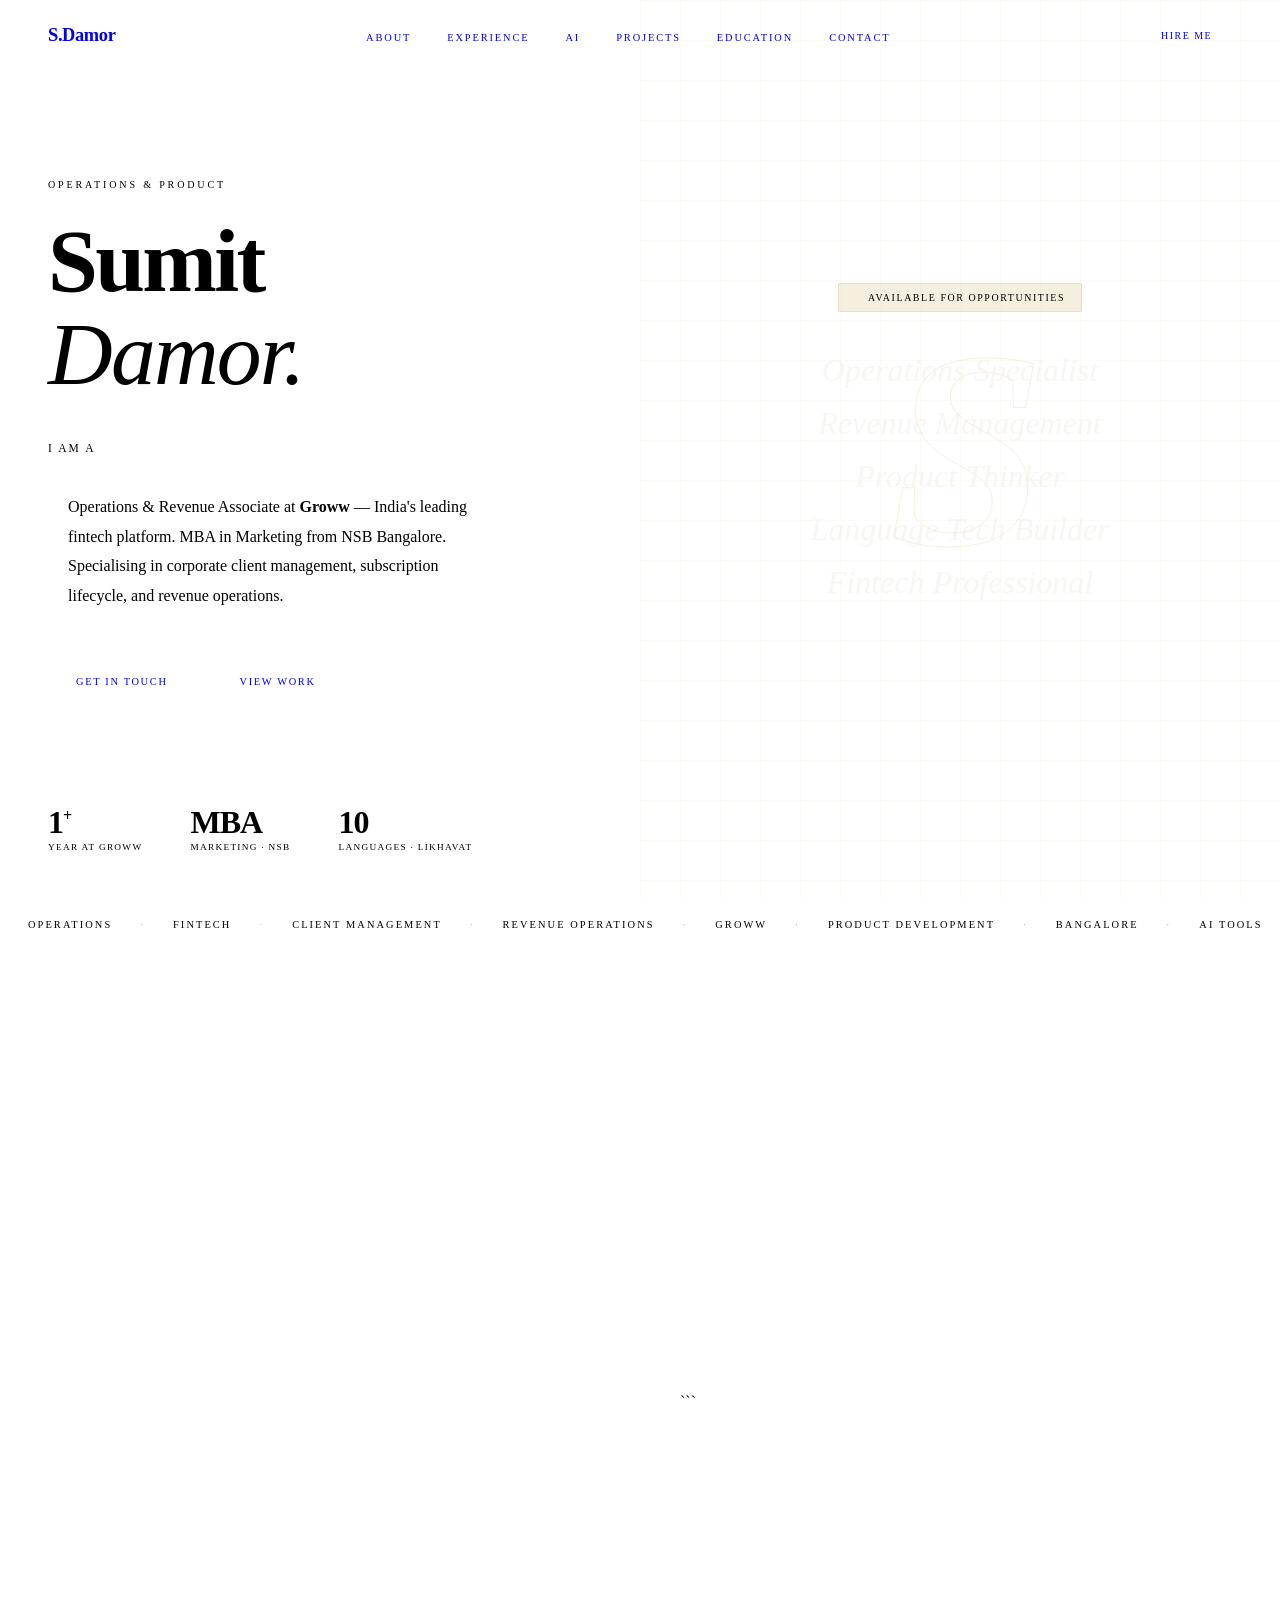
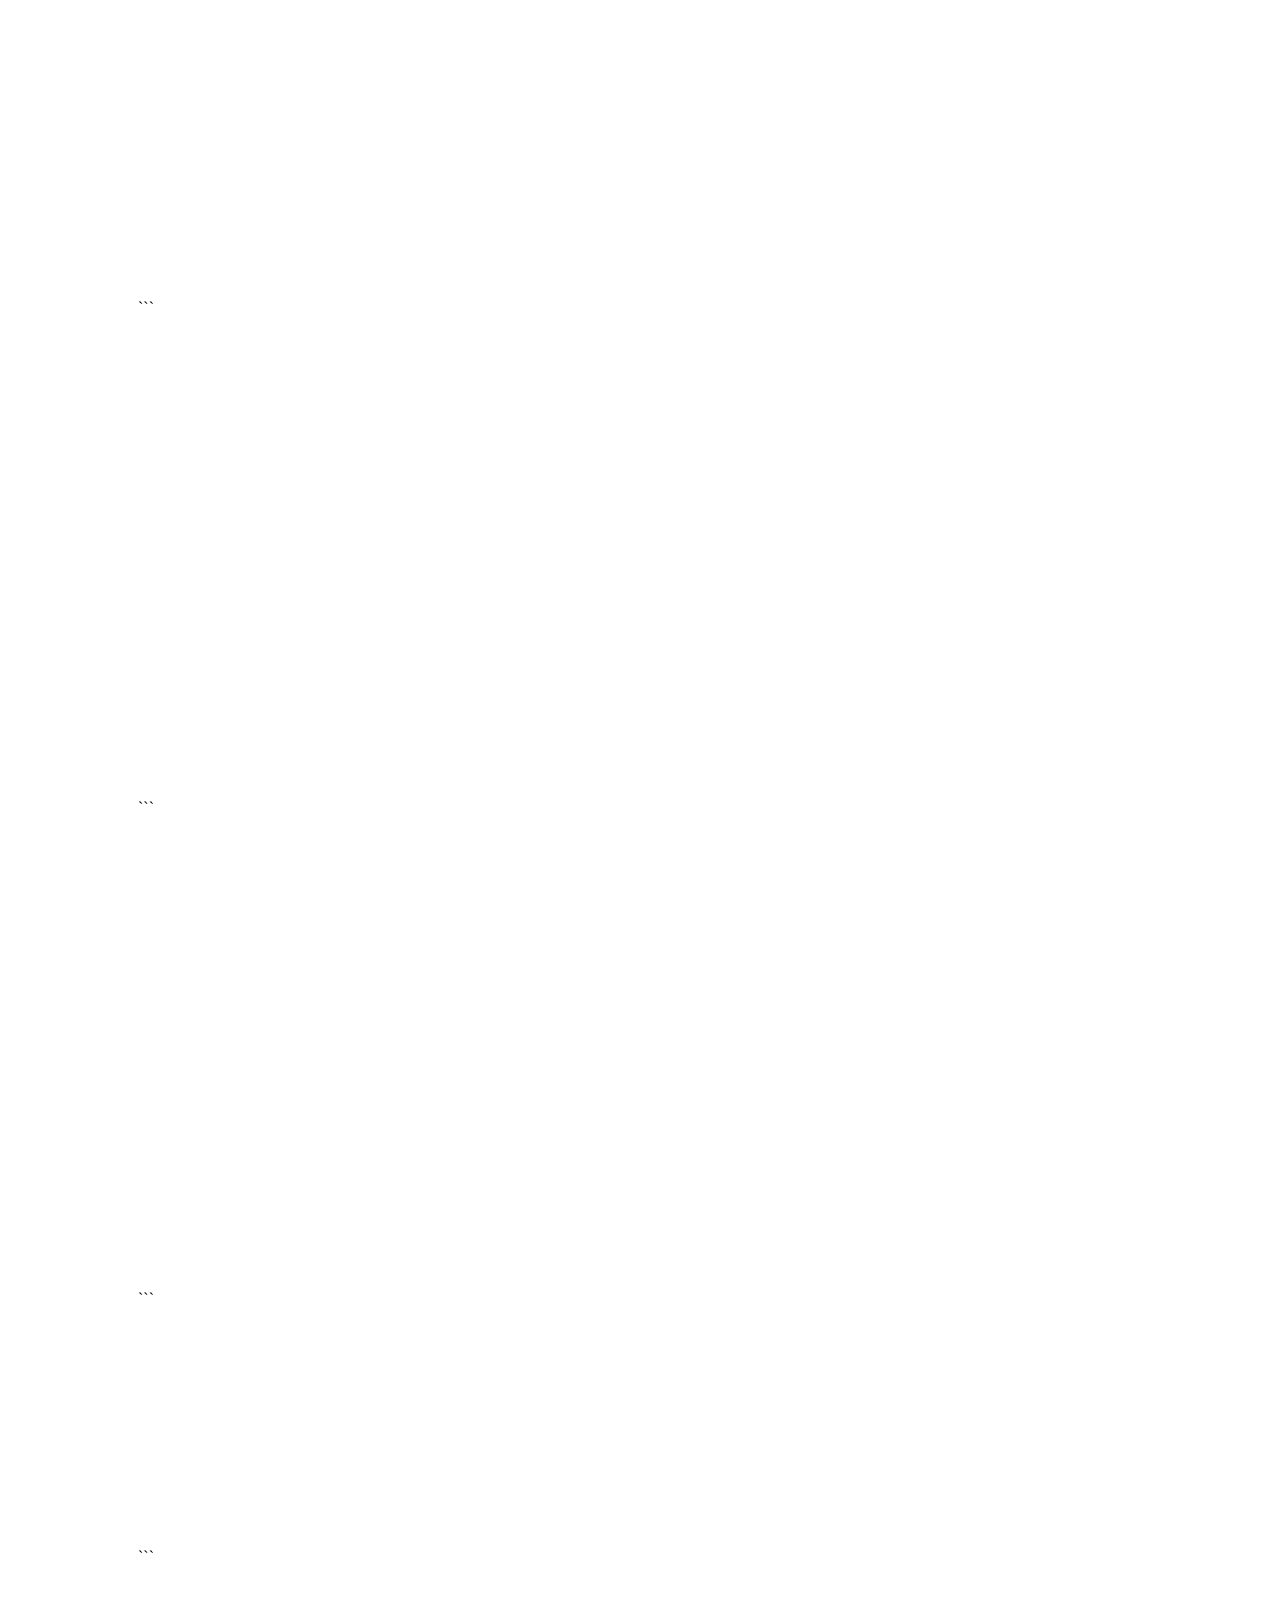
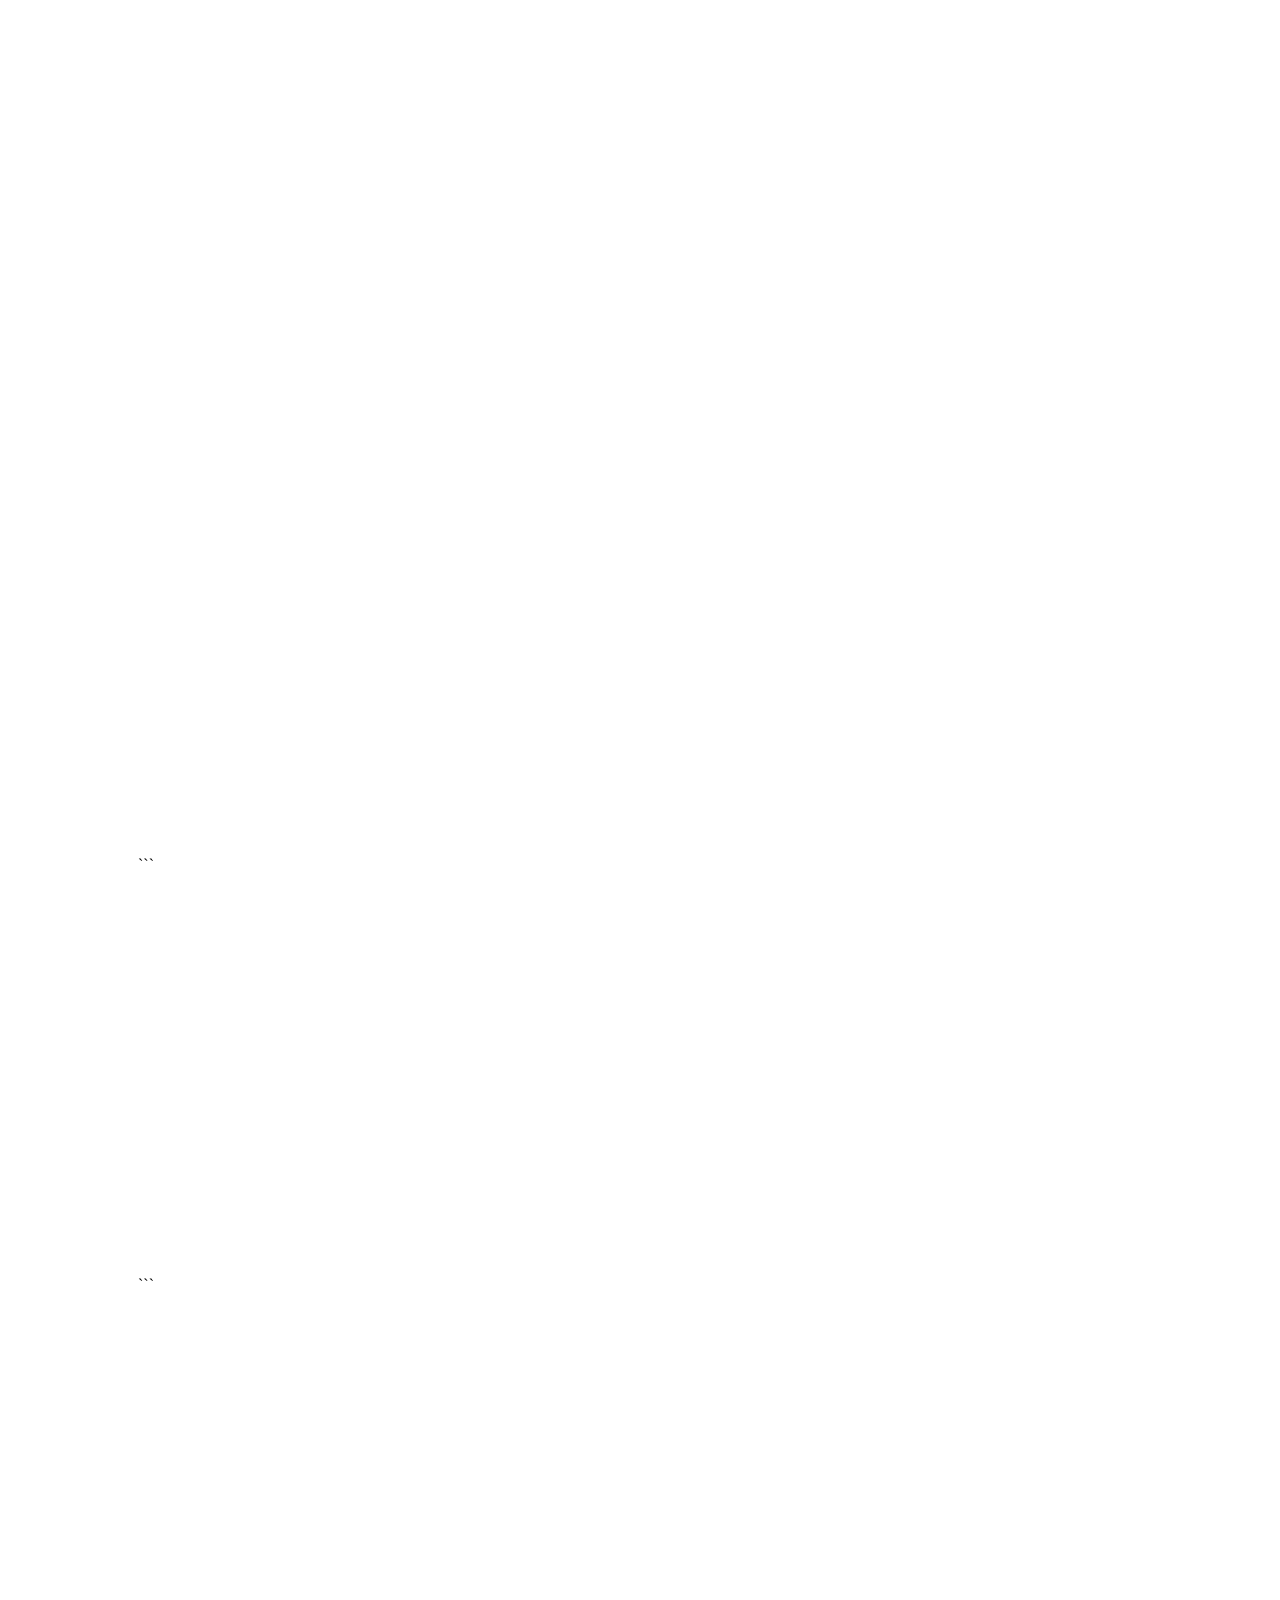
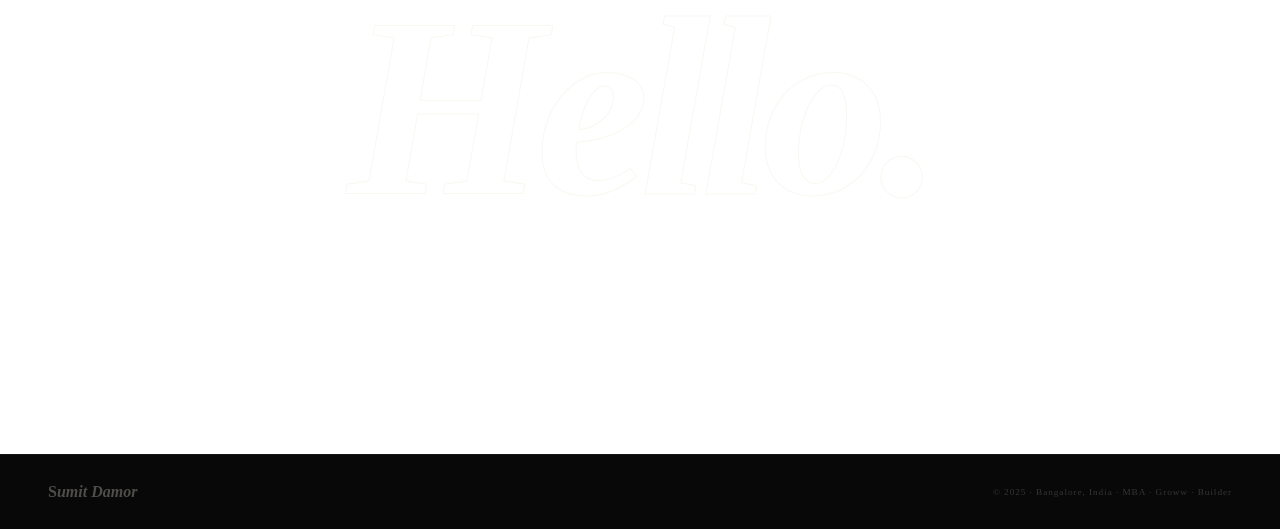
==== commit e61178d2: "Refactor hero section styles for mobile responsiveness Adjust padding and layout for hero section on" ====
--- a/index.html
+++ b/index.html
@@ -205,7 +205,7 @@
 
 /* Left panel */
 .hero-left {
-padding: 140px 48px 80px 48px;
+padding: 140px 48px 160px 48px;
 display: flex;
 flex-direction: column;
 justify-content: center;
@@ -1107,10 +1107,28 @@
 @media (max-width: 900px) {
 nav { padding: 18px 24px; }
 .nav-links { display: none; }
-.hero { grid-template-columns: 1fr; }
+
+/* ── Hero mobile fix ── */
+.hero {
+grid-template-columns: 1fr;
+min-height: auto;
+}
 .hero-right { display: none; }
-.hero-left { padding: 120px 24px 80px; }
-.hero-stats { left: 24px; gap: 28px; }
+.hero-left {
+padding: 110px 24px 60px;
+min-height: auto;
+}
+/* Stats: un-absolute on mobile so they flow in the document */
+.hero-stats {
+position: relative;
+bottom: auto;
+left: auto;
+gap: 28px;
+margin-top: 40px;
+flex-wrap: wrap;
+}
+.hero-typewriter-wrap { margin-bottom: 20px; }
+
 .container { padding: 0 24px; }
 .about-grid { grid-template-columns: 1fr; gap: 48px; }
 .exp-cards { grid-template-columns: 1fr; }
@@ -1120,6 +1138,8 @@
 .project-card.featured .project-card-top { border-right: none; border-bottom: 1px solid var(–border); }
 .project-card.featured .project-card-bottom { border-top: none; }
 .edu-grid { grid-template-columns: 1fr; }
+.ai-layout { grid-template-columns: 1fr; gap: 40px; }
+.ai-chat-box { height: 420px; }
 footer { padding: 20px 24px; }
 body { cursor: auto; }
 .cursor, .cursor-ring { display: none; }
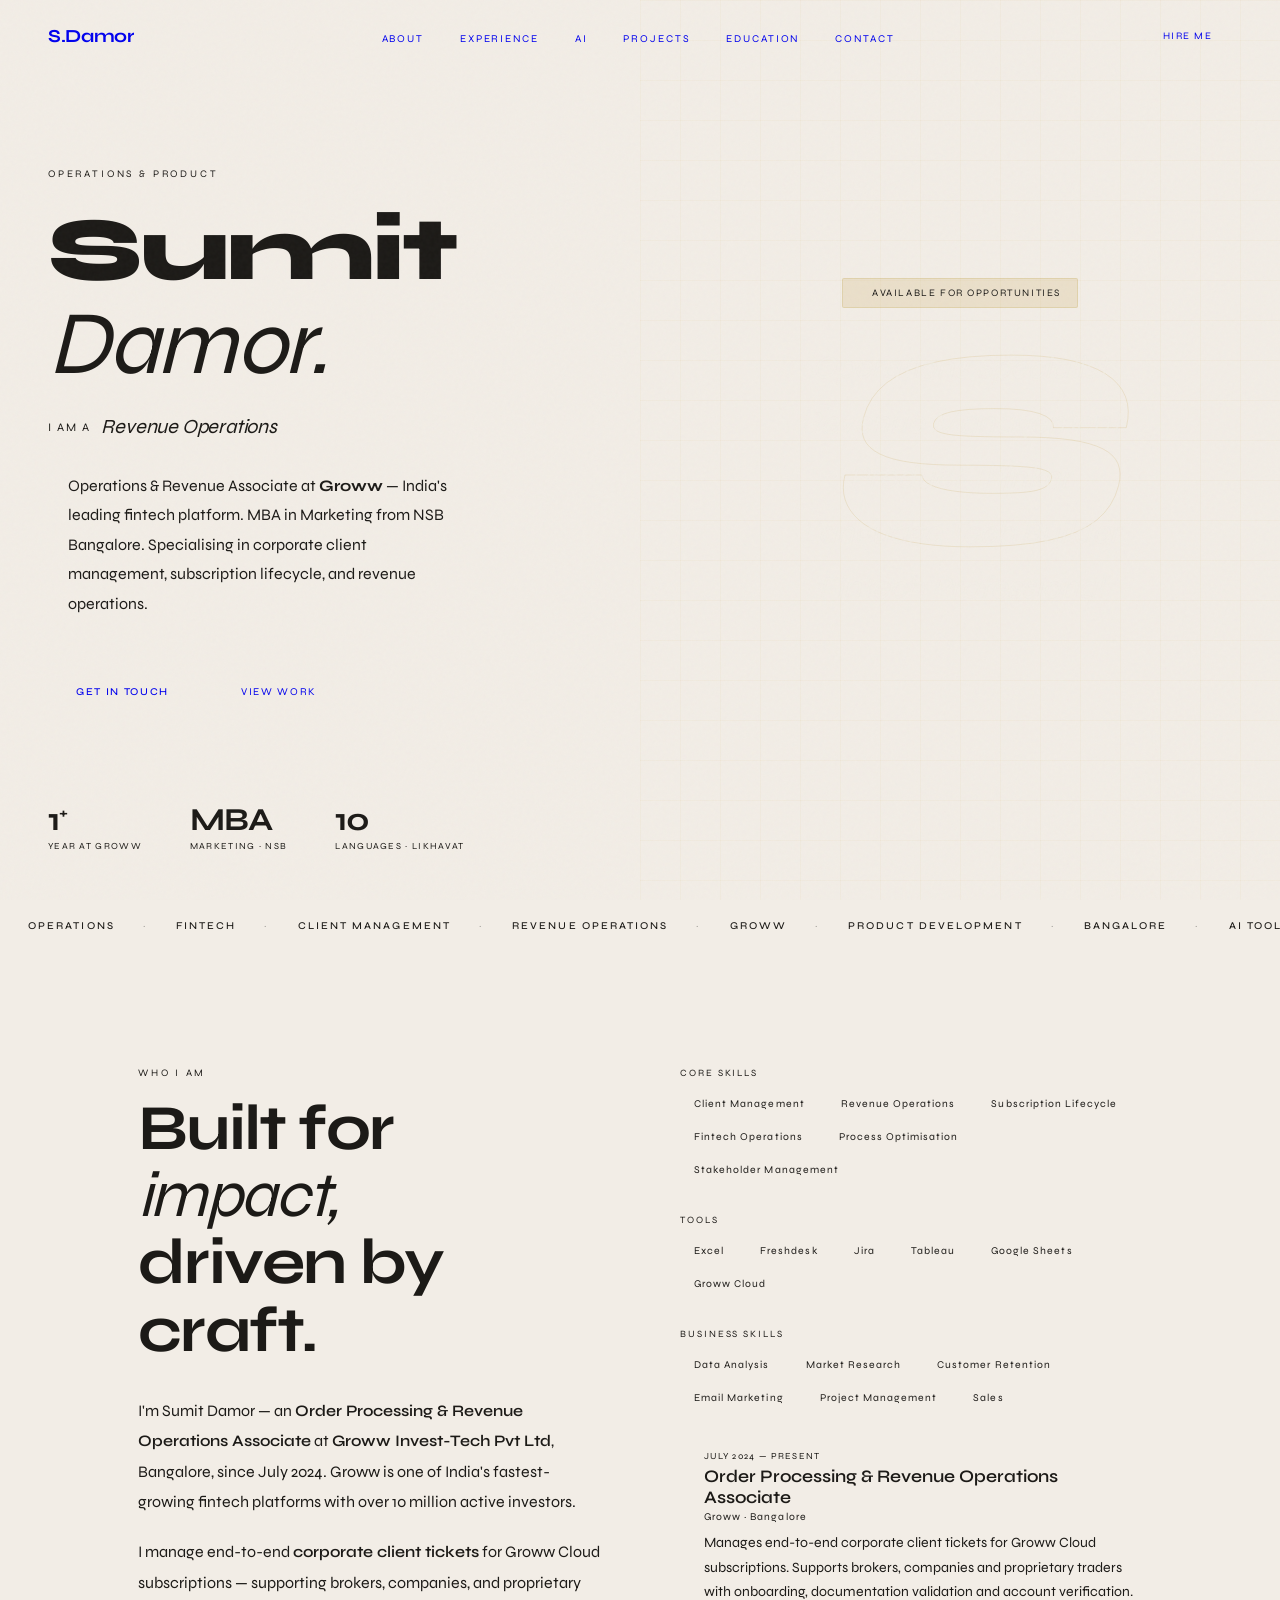
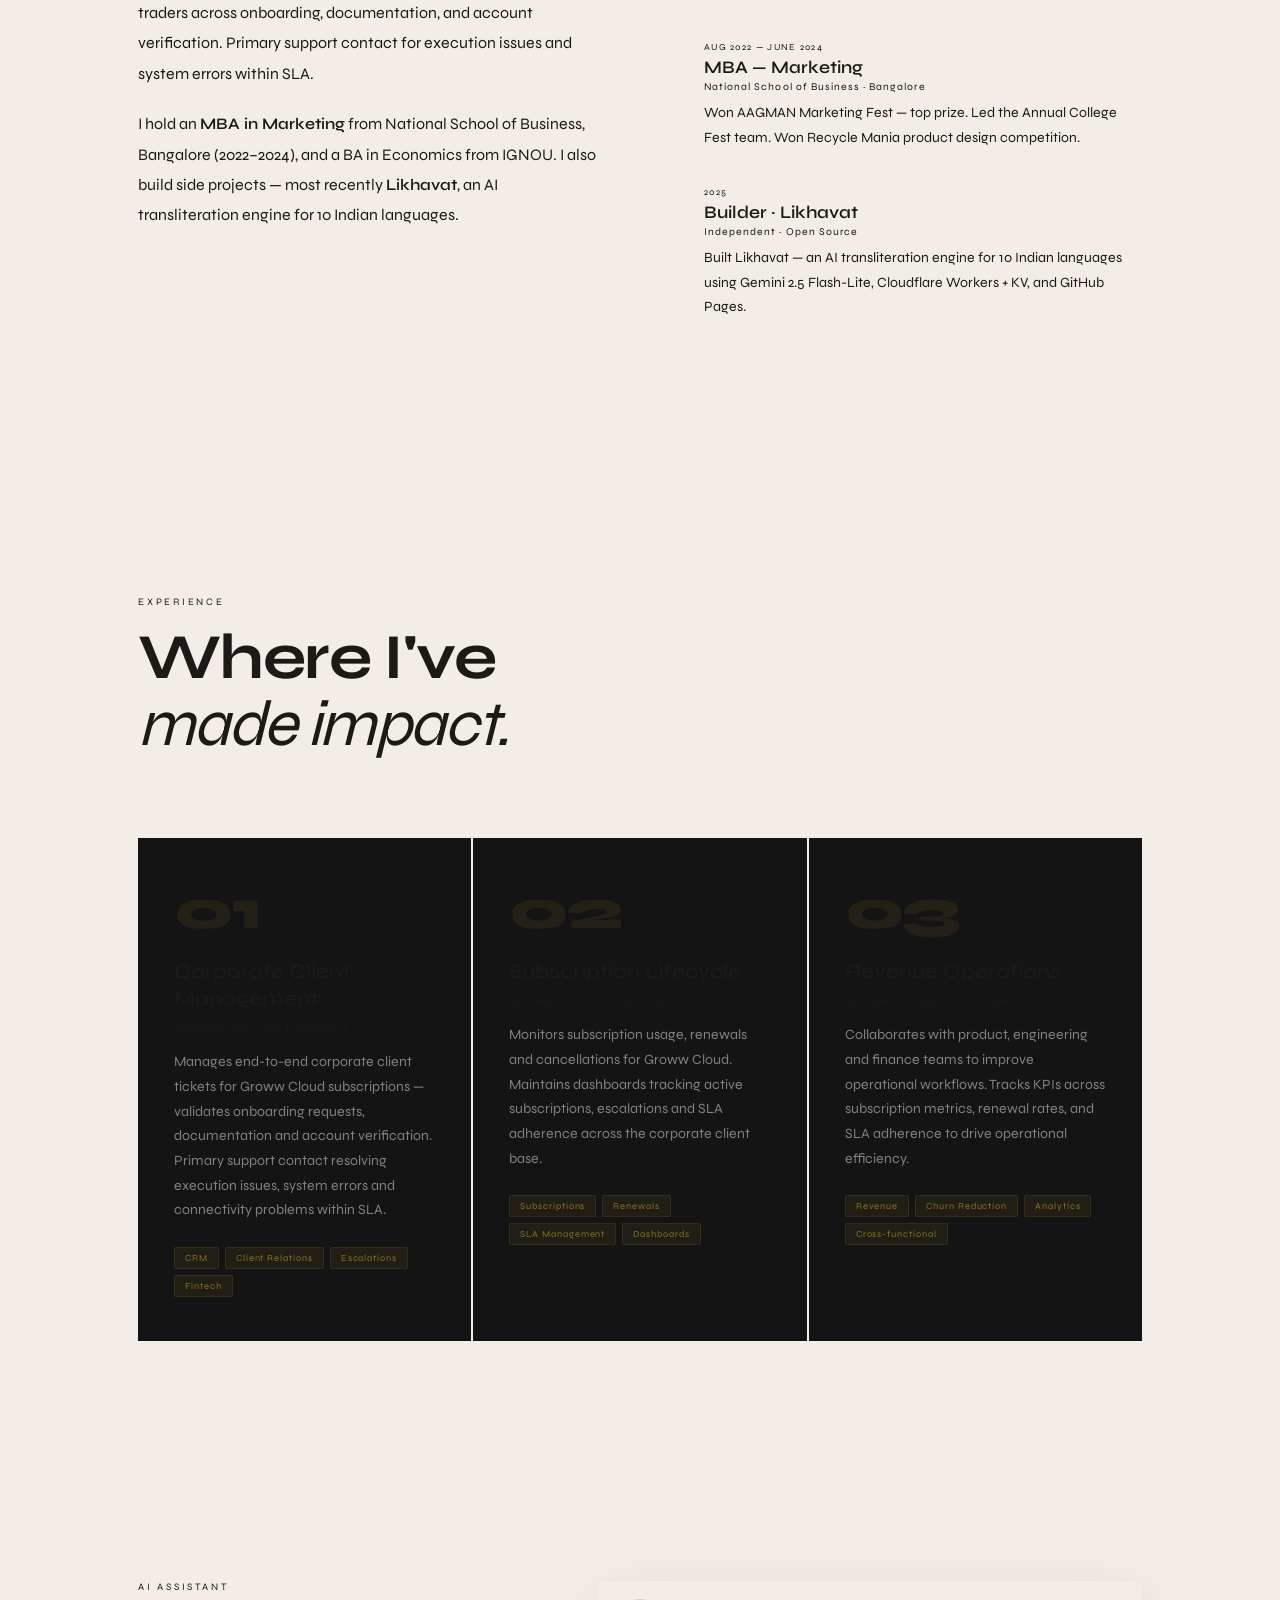
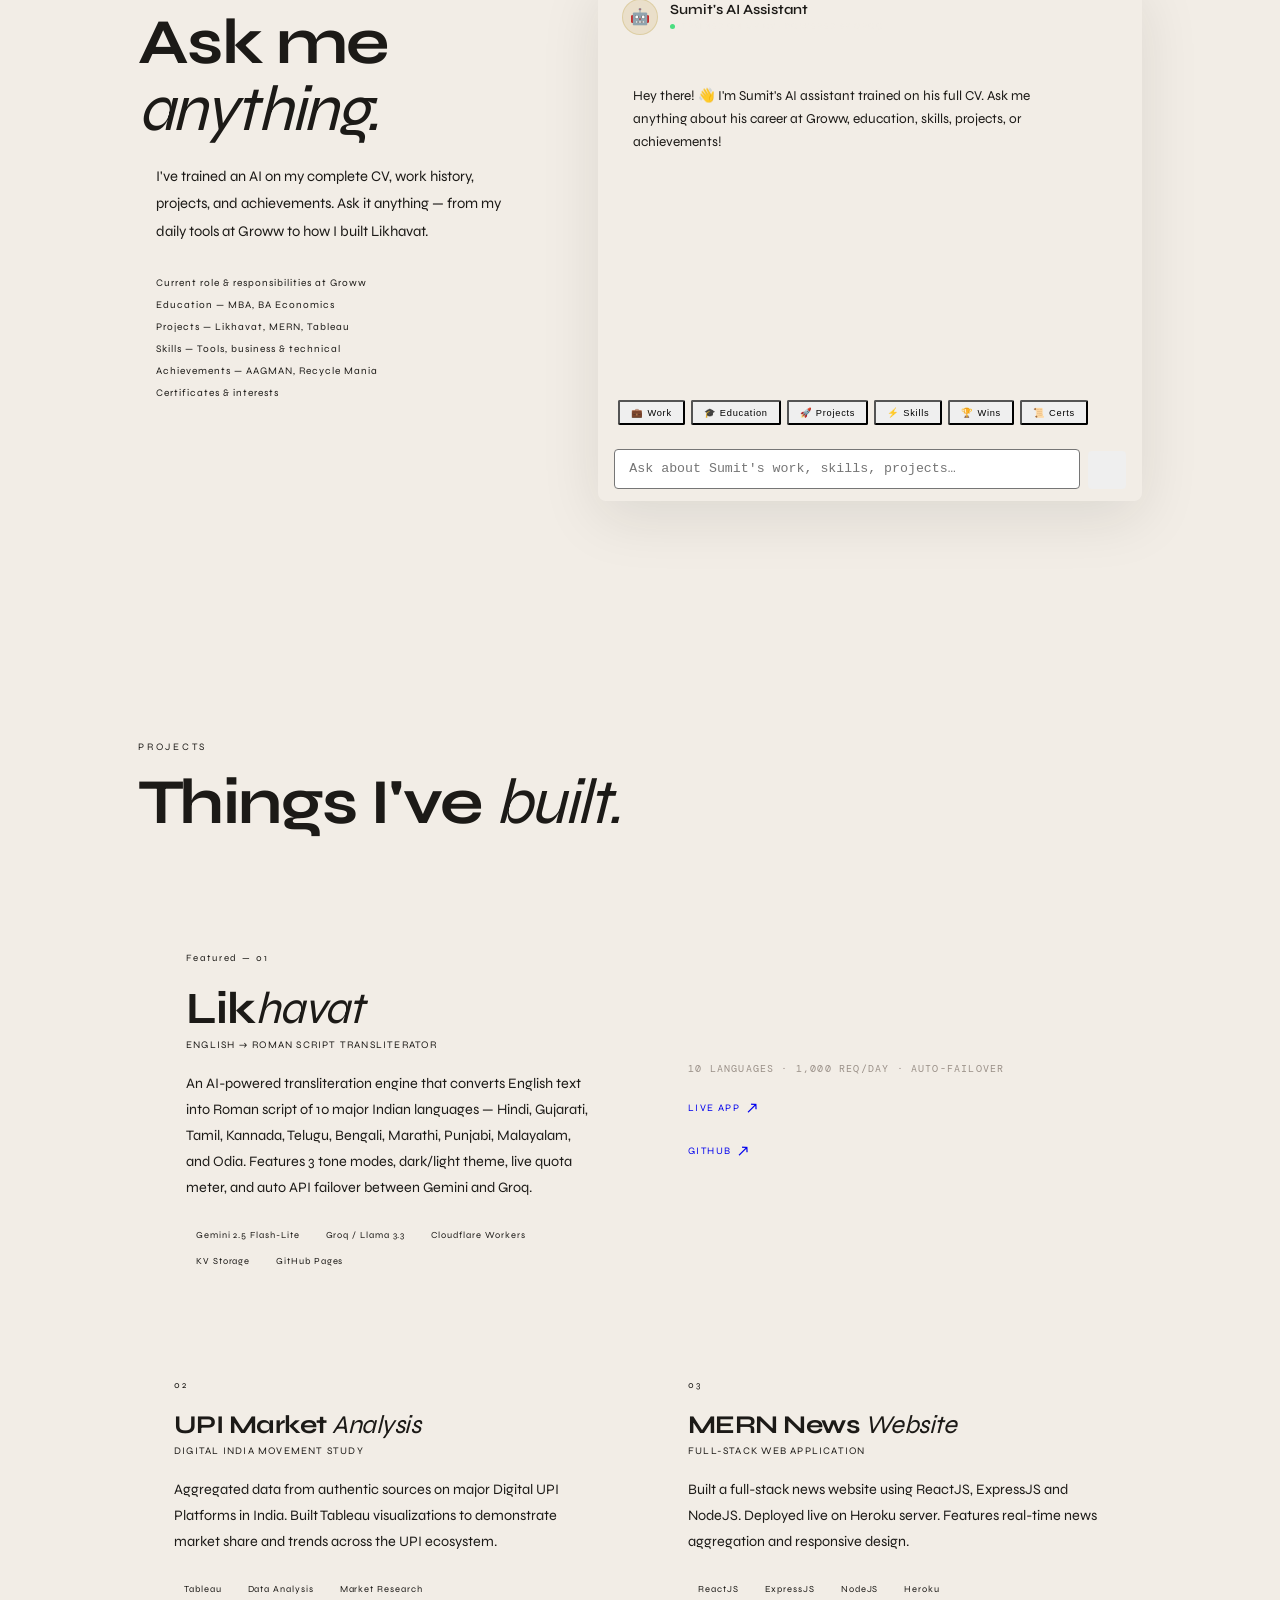
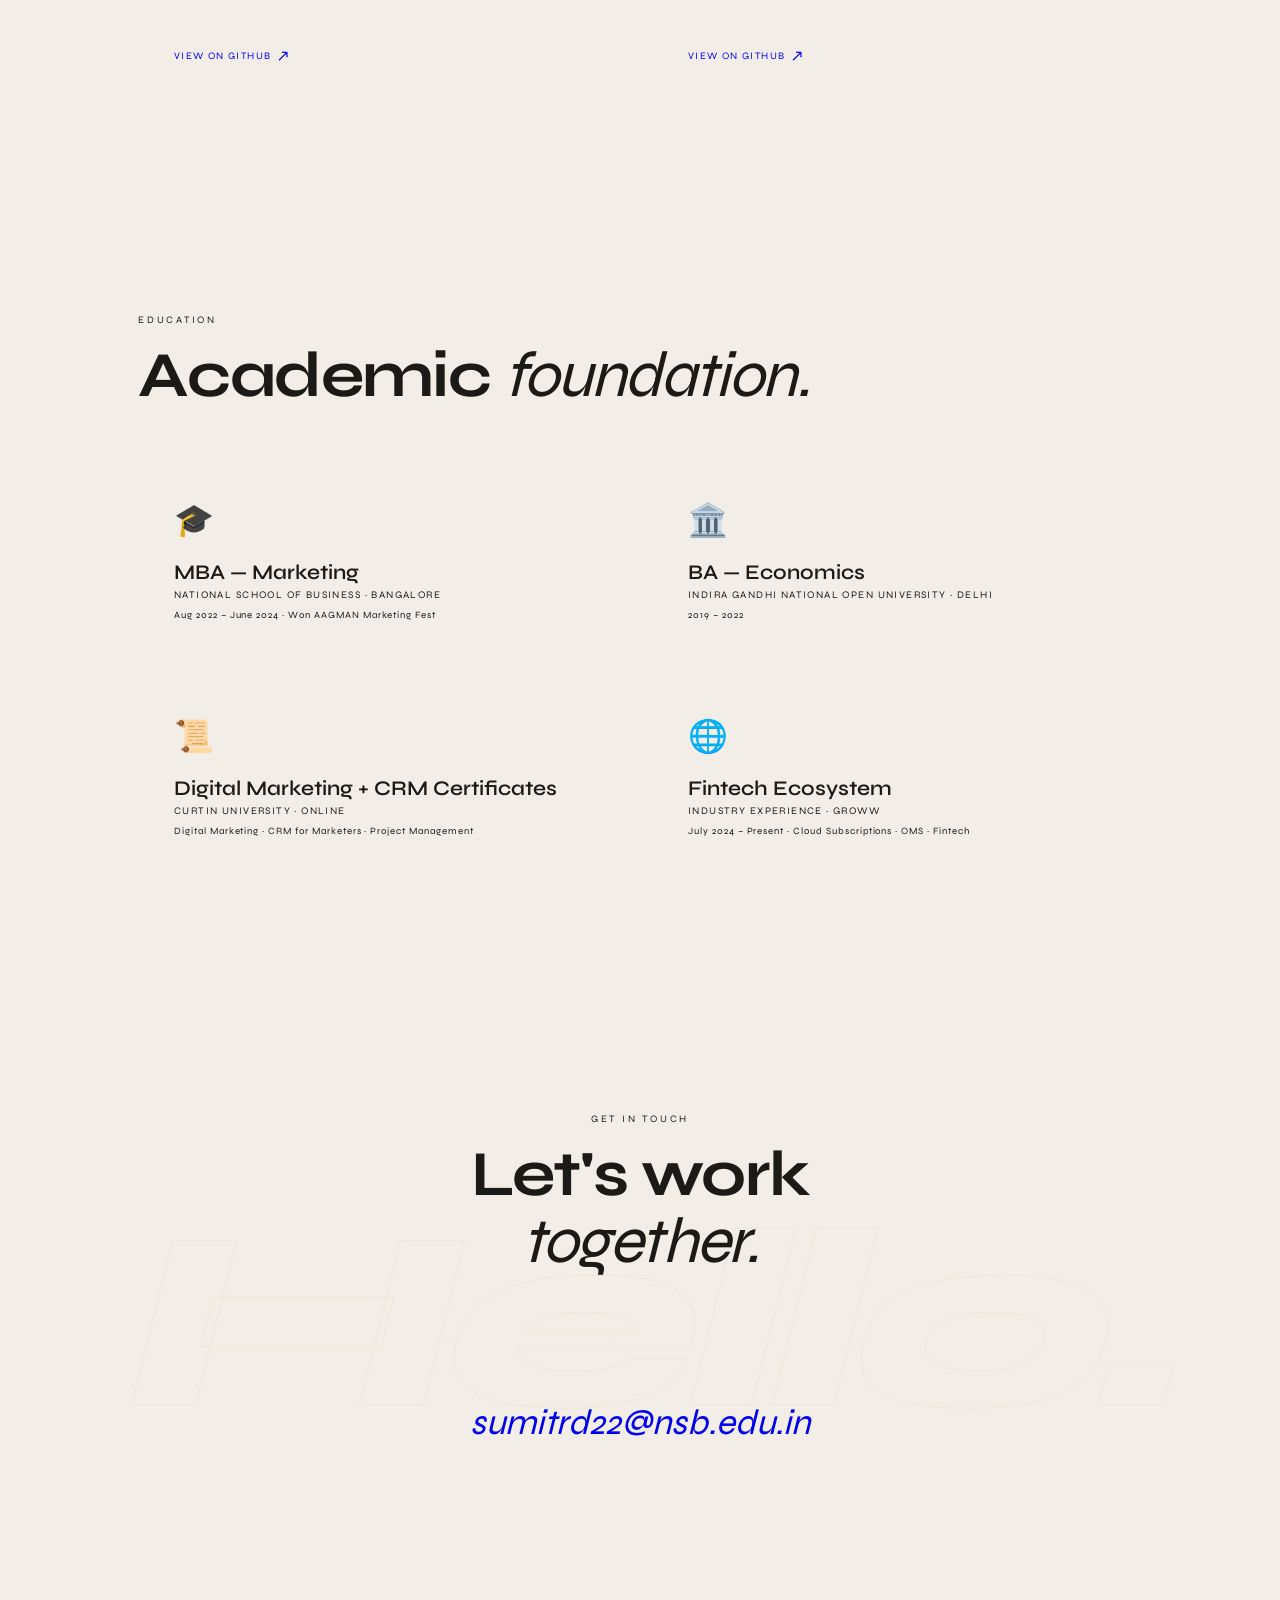
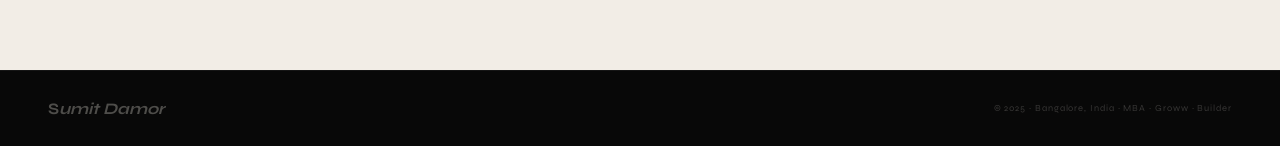
==== commit 1928d54a: "Update index.html" ====
--- a/index.html
+++ b/index.html
@@ -5,1424 +5,284 @@
 <meta charset="UTF-8">
 <meta name="viewport" content="width=device-width, initial-scale=1.0">
 <title>Sumit Damor — Operations & Product</title>
-<meta name="description" content="Sumit Damor — Operations Professional at Groww, Bangalore. Fintech, client management, revenue operations, product development.">
+<meta name="description" content="Sumit Damor — Operations Professional at Groww, Bangalore.">
 <link rel="preconnect" href="https://fonts.googleapis.com">
 <link rel="preconnect" href="https://fonts.gstatic.com" crossorigin>
 <link href="https://fonts.googleapis.com/css2?family=Playfair+Display:ital,wght@0,400;0,500;0,700;0,900;1,400;1,700&family=Syne:wght@400;500;600;700;800&family=DM+Mono:wght@300;400;500&display=swap" rel="stylesheet">
 <style>
 *,*::before,*::after{box-sizing:border-box;margin:0;padding:0}
-
-:root {
-–ink: #0c0c0c;
-–ink2: #1a1a1a;
-–paper: #f2ede6;
-–paper2: #ece6de;
-–paper3: #e4ddd4;
-–gold: #b8962e;
-–gold2: #d4ad45;
-–gold-pale: rgba(184,150,46,0.12);
-–rust: #8b3a2a;
-–text: #1c1a17;
-–text-mid: #5a5248;
-–text-dim: #9a9088;
-–border: rgba(28,26,23,0.1);
-–border-gold: rgba(184,150,46,0.25);
-–font-display: ‘Playfair Display’, Georgia, serif;
-–font-ui: ‘Syne’, sans-serif;
-–font-mono: ‘DM Mono’, monospace;
+:root{
+  --ink:#0c0c0c;--ink2:#1a1a1a;--paper:#f2ede6;--paper2:#ece6de;--paper3:#e4ddd4;
+  --gold:#b8962e;--gold2:#d4ad45;--gold-pale:rgba(184,150,46,0.12);
+  --text:#1c1a17;--text-mid:#5a5248;--text-dim:#9a9088;
+  --border:rgba(28,26,23,0.1);--border-gold:rgba(184,150,46,0.25);
+  --font-display:'Playfair Display',Georgia,serif;
+  --font-ui:'Syne',sans-serif;--font-mono:'DM Mono',monospace;
 }
-
-html { scroll-behavior: smooth; }
-
-body {
-background: var(–paper);
-color: var(–text);
-font-family: var(–font-ui);
-min-height: 100vh;
-overflow-x: hidden;
-cursor: none;
-}
-
-/* ── Custom cursor ── */
-.cursor {
-width: 10px; height: 10px;
-background: var(–gold);
-border-radius: 50%;
-position: fixed;
-top: 0; left: 0;
-pointer-events: none;
-z-index: 9999;
-transform: translate(-50%,-50%);
-transition: transform 0.1s ease, width 0.3s ease, height 0.3s ease, background 0.3s;
-mix-blend-mode: multiply;
-}
-.cursor-ring {
-width: 36px; height: 36px;
-border: 1.5px solid var(–gold);
-border-radius: 50%;
-position: fixed;
-top: 0; left: 0;
-pointer-events: none;
-z-index: 9998;
-transform: translate(-50%,-50%);
-transition: transform 0.18s ease, width 0.3s ease, height 0.3s ease, opacity 0.3s;
-opacity: 0.6;
-}
-.cursor.expanded { width: 16px; height: 16px; }
-.cursor-ring.expanded { width: 56px; height: 56px; opacity: 0.3; }
-
-/* ── Grain overlay ── */
-body::before {
-content:’’;
-position:fixed;inset:0;
-background-image:url(“data:image/svg+xml,%3Csvg viewBox=‘0 0 300 300’ xmlns=‘http://www.w3.org/2000/svg’%3E%3Cfilter id=‘n’%3E%3CfeTurbulence type=‘fractalNoise’ baseFrequency=‘0.75’ numOctaves=‘4’ stitchTiles=‘stitch’/%3E%3C/filter%3E%3Crect width=‘100%25’ height=‘100%25’ filter=‘url(%23n)’ opacity=‘0.035’/%3E%3C/svg%3E”);
-pointer-events:none;z-index:1000;opacity:0.7;
-}
-
-/* ── Typewriter tagline ── */
-.hero-typewriter-wrap {
-display: flex;
-align-items: center;
-gap: 0;
-margin-bottom: 28px;
-min-height: 2rem;
-opacity: 0;
-animation: slideRight 0.9s ease 0.55s forwards;
-}
-.hero-typewriter-prefix {
-font-family: var(–font-mono);
-font-size: 0.72rem;
-color: var(–text-dim);
-letter-spacing: 0.18em;
-text-transform: uppercase;
-margin-right: 10px;
-white-space: nowrap;
-}
-.hero-typewriter-text {
-font-family: var(–font-display);
-font-size: 1.25rem;
-font-weight: 400;
-font-style: italic;
-color: var(–gold);
-letter-spacing: -0.01em;
-white-space: nowrap;
-overflow: hidden;
-}
-.hero-typewriter-cursor {
-display: inline-block;
-width: 2px;
-height: 1.2em;
-background: var(–gold);
-margin-left: 3px;
-vertical-align: middle;
-animation: cursorBlink 0.75s step-end infinite;
-}
-@keyframes cursorBlink {
-0%, 100% { opacity: 1; }
-50% { opacity: 0; }
-}
-
-/* ══════════════════════════════════
-NAV
-══════════════════════════════════ */
-nav {
-position: fixed;
-top: 0; left: 0; right: 0;
-z-index: 500;
-padding: 20px 48px;
-display: flex;
-align-items: center;
-justify-content: space-between;
-transition: background 0.4s, backdrop-filter 0.4s, box-shadow 0.4s;
-}
-nav.scrolled {
-background: rgba(242,237,230,0.88);
-backdrop-filter: blur(16px);
-box-shadow: 0 1px 0 var(–border);
-}
-.nav-logo {
-font-family: var(–font-display);
-font-size: 1.15rem;
-font-weight: 700;
-color: var(–text);
-text-decoration: none;
-letter-spacing: -0.02em;
-}
-.nav-logo span { color: var(–gold); }
-.nav-links {
-display: flex;
-gap: 36px;
-list-style: none;
-}
-.nav-links a {
-font-family: var(–font-mono);
-font-size: 0.65rem;
-font-weight: 400;
-color: var(–text-mid);
-text-decoration: none;
-letter-spacing: 0.18em;
-text-transform: uppercase;
-transition: color 0.2s;
-position: relative;
-}
-.nav-links a::after {
-content:’’;
-position:absolute;
-bottom:-3px;left:0;right:0;
-height:1px;
-background:var(–gold);
-transform:scaleX(0);
-transition:transform 0.25s ease;
-}
-.nav-links a:hover { color: var(–gold); }
-.nav-links a:hover::after { transform: scaleX(1); }
-.nav-cta {
-font-family: var(–font-mono);
-font-size: 0.62rem;
-letter-spacing: 0.15em;
-text-transform: uppercase;
-color: var(–paper);
-background: var(–ink);
-border: none;
-border-radius: 2px;
-padding: 10px 20px;
-cursor: none;
-text-decoration: none;
-transition: background 0.25s, transform 0.2s;
-}
-.nav-cta:hover { background: var(–gold); transform: translateY(-1px); }
-
-/* ══════════════════════════════════
-HERO
-══════════════════════════════════ */
-.hero {
-min-height: 100vh;
-display: grid;
-grid-template-columns: 1fr 1fr;
-position: relative;
-overflow: hidden;
-}
-
-/* Left panel */
-.hero-left {
-padding: 140px 48px 160px 48px;
-display: flex;
-flex-direction: column;
-justify-content: center;
-position: relative;
-z-index: 2;
-}
-
-.hero-tag {
-font-family: var(–font-mono);
-font-size: 0.63rem;
-color: var(–gold);
-letter-spacing: 0.28em;
-text-transform: uppercase;
-margin-bottom: 28px;
-display: flex;
-align-items: center;
-gap: 12px;
-opacity: 0;
-animation: slideRight 0.9s ease 0.2s forwards;
-}
-.hero-tag::before {
-content:’’;width:28px;height:1px;background:var(–gold);
-}
-
-.hero-name {
-font-family: var(–font-display);
-font-size: clamp(4rem, 7vw, 6.5rem);
-font-weight: 900;
-line-height: 0.95;
-letter-spacing: -0.03em;
-color: var(–ink);
-margin-bottom: 8px;
-opacity: 0;
-animation: slideRight 0.9s ease 0.35s forwards;
-}
-.hero-name-italic {
-font-family: var(–font-display);
-font-size: clamp(4rem, 7vw, 6.5rem);
-font-weight: 400;
-font-style: italic;
-line-height: 0.95;
-letter-spacing: -0.02em;
-color: var(–gold);
-margin-bottom: 36px;
-opacity: 0;
-animation: slideRight 0.9s ease 0.48s forwards;
-}
-
-.hero-desc {
-font-size: 1rem;
-font-weight: 400;
-color: var(–text-mid);
-line-height: 1.85;
-max-width: 420px;
-margin-bottom: 52px;
-opacity: 0;
-animation: slideRight 0.9s ease 0.6s forwards;
-border-left: 2px solid var(–border-gold);
-padding-left: 20px;
-}
-
-.hero-actions {
-display: flex;
-gap: 16px;
-opacity: 0;
-animation: slideRight 0.9s ease 0.72s forwards;
-}
-
-.btn-primary {
-font-family: var(–font-mono);
-font-size: 0.65rem;
-font-weight: 500;
-letter-spacing: 0.16em;
-text-transform: uppercase;
-color: var(–paper);
-background: var(–ink);
-border: none;
-border-radius: 2px;
-padding: 14px 28px;
-cursor: none;
-text-decoration: none;
-transition: all 0.25s ease;
-position: relative;
-overflow: hidden;
-}
-.btn-primary::before {
-content:’’;position:absolute;inset:0;background:var(–gold);
-transform:translateX(-100%);transition:transform 0.3s ease;
-}
-.btn-primary:hover::before { transform: translateX(0); }
-.btn-primary span { position:relative;z-index:1; }
-
-.btn-outline {
-font-family: var(–font-mono);
-font-size: 0.65rem;
-letter-spacing: 0.16em;
-text-transform: uppercase;
-color: var(–text-mid);
-background: transparent;
-border: 1px solid var(–border);
-border-radius: 2px;
-padding: 14px 28px;
-cursor: none;
-text-decoration: none;
-transition: all 0.25s ease;
-}
-.btn-outline:hover {
-color: var(–gold);
-border-color: var(–border-gold);
-background: var(–gold-pale);
-}
-
-/* Hero stats strip */
-.hero-stats {
-position: absolute;
-bottom: 48px;
-left: 48px;
-display: flex;
-gap: 48px;
-opacity: 0;
-animation: slideRight 0.9s ease 0.9s forwards;
-}
-.stat-item {}
-.stat-num {
-font-family: var(–font-display);
-font-size: 2rem;
-font-weight: 700;
-color: var(–ink);
-line-height: 1;
-letter-spacing: -0.03em;
-}
-.stat-num sup { font-size: 1rem; vertical-align: super; color: var(–gold); }
-.stat-label {
-font-family: var(–font-mono);
-font-size: 0.58rem;
-color: var(–text-dim);
-letter-spacing: 0.14em;
-text-transform: uppercase;
-margin-top: 4px;
-}
-
-/* Right panel — visual */
-.hero-right {
-position: relative;
-background: var(–ink);
-overflow: hidden;
-display: flex;
-align-items: center;
-justify-content: center;
-}
-
-.hero-right-inner {
-position: relative;
-z-index: 2;
-padding: 60px;
-text-align: center;
-}
-
-/* Big decorative letter */
-.hero-deco-letter {
-font-family: var(–font-display);
-font-size: clamp(200px, 22vw, 320px);
-font-weight: 900;
-font-style: italic;
-color: transparent;
--webkit-text-stroke: 1px rgba(184,150,46,0.15);
-line-height: 1;
-position: absolute;
-top: 50%;
-left: 50%;
-transform: translate(-50%, -50%);
-user-select: none;
-pointer-events: none;
-letter-spacing: -0.05em;
-opacity: 0;
-animation: fadeIn 1.5s ease 0.8s forwards;
-}
-
-.hero-role-stack {
-position: relative;
-z-index: 3;
-opacity: 0;
-animation: fadeIn 1s ease 1s forwards;
-}
-
-.role-badge {
-display: inline-flex;
-align-items: center;
-gap: 8px;
-background: rgba(184,150,46,0.15);
-border: 1px solid rgba(184,150,46,0.2);
-border-radius: 2px;
-padding: 8px 16px;
-font-family: var(–font-mono);
-font-size: 0.62rem;
-color: var(–gold2);
-letter-spacing: 0.16em;
-text-transform: uppercase;
-margin-bottom: 40px;
-}
-.role-dot {
-width: 5px;height:5px;border-radius:50%;background:var(–gold2);
-animation: blink 1.8s ease-in-out infinite;
-}
-@keyframes blink { 0%,100%{opacity:1}50%{opacity:0.2} }
-
-.hero-taglines {
-list-style: none;
-}
-.hero-taglines li {
-font-family: var(–font-display);
-font-size: clamp(1.4rem, 2.5vw, 2rem);
-font-weight: 400;
-font-style: italic;
-color: rgba(242,237,230,0.5);
-margin-bottom: 16px;
-transition: color 0.3s, transform 0.3s;
-cursor: none;
-}
-.hero-taglines li:hover {
-color: rgba(242,237,230,0.9);
-transform: translateX(8px);
-}
-.hero-taglines li.active-line {
-color: var(–paper);
-}
-
-/* Scrolling grid pattern on right */
-.hero-grid {
-position: absolute;
-inset: 0;
-background-image:
-linear-gradient(rgba(184,150,46,0.04) 1px, transparent 1px),
-linear-gradient(90deg, rgba(184,150,46,0.04) 1px, transparent 1px);
-background-size: 40px 40px;
-animation: gridScroll 20s linear infinite;
-}
-@keyframes gridScroll {
-0%{background-position:0 0}
-100%{background-position:40px 40px}
-}
-
-/* ══════════════════════════════════
-MARQUEE
-══════════════════════════════════ */
-.marquee-bar {
-background: var(–gold);
-padding: 14px 0;
-overflow: hidden;
-white-space: nowrap;
-position: relative;
-}
-.marquee-track {
-display: inline-flex;
-animation: marquee 22s linear infinite;
-gap: 0;
-}
-.marquee-track span {
-font-family: var(–font-mono);
-font-size: 0.65rem;
-font-weight: 500;
-letter-spacing: 0.2em;
-text-transform: uppercase;
-color: var(–ink);
-padding: 0 28px;
-}
-.marquee-track .sep {
-color: rgba(12,12,12,0.3);
-padding: 0 0;
-}
-@keyframes marquee {
-0%{transform:translateX(0)}
-100%{transform:translateX(-50%)}
-}
-
-/* ══════════════════════════════════
-SECTIONS COMMON
-══════════════════════════════════ */
-section { position: relative; }
-
-.container {
-max-width: 1100px;
-margin: 0 auto;
-padding: 0 48px;
-}
-
-.section-eyebrow {
-font-family: var(–font-mono);
-font-size: 0.62rem;
-color: var(–gold);
-letter-spacing: 0.28em;
-text-transform: uppercase;
-margin-bottom: 16px;
-display: flex;
-align-items: center;
-gap: 12px;
-}
-.section-eyebrow::after {
-content:’’;flex:1;height:1px;background:var(–border-gold);max-width:60px;
-}
-
-.section-title {
-font-family: var(–font-display);
-font-size: clamp(2.4rem, 5vw, 4rem);
-font-weight: 700;
-color: var(–ink);
-line-height: 1.05;
-letter-spacing: -0.025em;
-margin-bottom: 8px;
-}
-.section-title em {
-font-style: italic;
-font-weight: 400;
-color: var(–gold);
-}
-
-/* ══════════════════════════════════
-ABOUT
-══════════════════════════════════ */
-#about {
-padding: 120px 0;
-background: var(–paper2);
-}
-
-.about-grid {
-display: grid;
-grid-template-columns: 1fr 1fr;
-gap: 80px;
-align-items: start;
-}
-
-.about-left .section-title { margin-bottom: 32px; }
-
-.about-body p {
-font-size: 1rem;
-font-weight: 400;
-color: var(–text-mid);
-line-height: 1.9;
-margin-bottom: 20px;
-}
-
-.about-body p strong {
-color: var(–text);
-font-weight: 600;
-}
-
-.about-right {}
-
-/* Skills pills */
-.skills-group { margin-bottom: 32px; }
-.skills-group-label {
-font-family: var(–font-mono);
-font-size: 0.6rem;
-color: var(–text-dim);
-letter-spacing: 0.2em;
-text-transform: uppercase;
-margin-bottom: 12px;
-}
-.skills-pills {
-display: flex;
-flex-wrap: wrap;
-gap: 8px;
-}
-.pill {
-font-family: var(–font-mono);
-font-size: 0.65rem;
-letter-spacing: 0.1em;
-color: var(–text-mid);
-background: var(–paper);
-border: 1px solid var(–border);
-border-radius: 2px;
-padding: 6px 14px;
-transition: all 0.2s;
-cursor: none;
-}
-.pill:hover {
-color: var(–gold);
-border-color: var(–border-gold);
-background: var(–gold-pale);
-transform: translateY(-2px);
-}
-
-/* Timeline */
-.timeline { position: relative; padding-left: 24px; }
-.timeline::before {
-content:’’;
-position:absolute;
-left:0;top:0;bottom:0;
-width:1px;
-background:linear-gradient(to bottom, var(–gold), transparent);
-}
-.tl-item {
-position: relative;
-margin-bottom: 36px;
-opacity: 0;
-transform: translateX(-16px);
-transition: opacity 0.6s ease, transform 0.6s ease;
-}
-.tl-item.visible { opacity:1; transform:translateX(0); }
-.tl-item::before {
-content:’’;
-position:absolute;
-left:-28px;top:6px;
-width:8px;height:8px;
-border-radius:50%;
-background:var(–gold);
-border:2px solid var(–paper2);
-box-shadow:0 0 0 3px rgba(184,150,46,0.2);
-}
-.tl-date {
-font-family: var(–font-mono);
-font-size: 0.58rem;
-color: var(–gold);
-letter-spacing: 0.14em;
-text-transform: uppercase;
-margin-bottom: 4px;
-}
-.tl-role {
-font-family: var(–font-display);
-font-size: 1.1rem;
-font-weight: 600;
-color: var(–ink);
-margin-bottom: 2px;
-}
-.tl-company {
-font-family: var(–font-mono);
-font-size: 0.65rem;
-color: var(–text-mid);
-letter-spacing: 0.1em;
-margin-bottom: 8px;
-}
-.tl-desc {
-font-size: 0.88rem;
-color: var(–text-mid);
-line-height: 1.75;
-}
-
-/* ══════════════════════════════════
-EXPERIENCE (full width)
-══════════════════════════════════ */
-#experience {
-padding: 120px 0;
-background: var(–ink);
-color: var(–paper);
-}
-
-#experience .section-title { color: var(–paper); }
-#experience .section-eyebrow { color: var(–gold2); }
-
-.exp-header {
-display: grid;
-grid-template-columns: 1fr 1fr;
-gap: 60px;
-align-items: end;
-margin-bottom: 72px;
-}
-
-.exp-intro {
-font-size: 1rem;
-font-weight: 400;
-color: rgba(242,237,230,0.6);
-line-height: 1.85;
-padding-top: 12px;
-}
-
-.exp-cards {
-display: grid;
-grid-template-columns: repeat(3, 1fr);
-gap: 2px;
-background: rgba(255,255,255,0.04);
-}
-
-.exp-card {
-background: #141414;
-padding: 44px 36px;
-position: relative;
-overflow: hidden;
-transition: background 0.3s;
-cursor: none;
-}
-
-.exp-card::before {
-content:’’;
-position:absolute;
-top:0;left:0;right:0;
-height:2px;
-background:var(–gold);
-transform:scaleX(0);
-transform-origin:left;
-transition:transform 0.4s ease;
-}
-.exp-card:hover { background: #1a1a1a; }
-.exp-card:hover::before { transform: scaleX(1); }
-
-.exp-card-num {
-font-family: var(–font-display);
-font-size: 3.5rem;
-font-weight: 900;
-color: rgba(184,150,46,0.1);
-line-height: 1;
-margin-bottom: 20px;
-letter-spacing: -0.04em;
-transition: color 0.3s;
-}
-.exp-card:hover .exp-card-num { color: rgba(184,150,46,0.2); }
-
-.exp-card-title {
-font-family: var(–font-display);
-font-size: 1.3rem;
-font-weight: 600;
-color: var(–paper);
-margin-bottom: 10px;
-line-height: 1.3;
-}
-
-.exp-card-company {
-font-family: var(–font-mono);
-font-size: 0.63rem;
-color: var(–gold2);
-letter-spacing: 0.14em;
-text-transform: uppercase;
-margin-bottom: 16px;
-}
-
-.exp-card-desc {
-font-size: 0.88rem;
-color: rgba(242,237,230,0.5);
-line-height: 1.75;
-}
-
-.exp-card-tags {
-margin-top: 24px;
-display: flex;
-flex-wrap: wrap;
-gap: 6px;
-}
-
-.exp-tag {
-font-family: var(–font-mono);
-font-size: 0.58rem;
-letter-spacing: 0.1em;
-color: rgba(184,150,46,0.7);
-background: rgba(184,150,46,0.08);
-border: 1px solid rgba(184,150,46,0.12);
-border-radius: 2px;
-padding: 4px 10px;
-}
-
-/* ══════════════════════════════════
-PROJECTS
-══════════════════════════════════ */
-#projects {
-padding: 120px 0;
-background: var(–paper);
-}
-
-.projects-header {
-display: flex;
-align-items: end;
-justify-content: space-between;
-margin-bottom: 60px;
-flex-wrap: wrap;
-gap: 24px;
-}
-
-.projects-grid {
-display: grid;
-grid-template-columns: 1fr 1fr;
-gap: 24px;
-}
-
-.project-card {
-border: 1px solid var(–border);
-border-radius: 4px;
-overflow: hidden;
-transition: all 0.35s ease;
-cursor: none;
-position: relative;
-background: var(–paper2);
-}
-
-.project-card:hover {
-border-color: var(–border-gold);
-transform: translateY(-6px);
-box-shadow: 0 24px 60px rgba(12,12,12,0.12);
-}
-
-.project-card-top {
-padding: 36px 36px 0;
-position: relative;
-}
-
-.project-num {
-font-family: var(–font-mono);
-font-size: 0.6rem;
-color: var(–text-dim);
-letter-spacing: 0.2em;
-margin-bottom: 20px;
-}
-
-.project-name {
-font-family: var(–font-display);
-font-size: 1.9rem;
-font-weight: 700;
-color: var(–ink);
-letter-spacing: -0.02em;
-margin-bottom: 6px;
-line-height: 1.1;
-}
-
-.project-name em {
-font-style: italic;
-font-weight: 400;
-color: var(–gold);
-}
-
-.project-tagline {
-font-family: var(–font-mono);
-font-size: 0.63rem;
-color: var(–text-dim);
-letter-spacing: 0.12em;
-text-transform: uppercase;
-margin-bottom: 20px;
-}
-
-.project-desc {
-font-size: 0.9rem;
-color: var(–text-mid);
-line-height: 1.8;
-margin-bottom: 24px;
-}
-
-.project-stack {
-display: flex;
-flex-wrap: wrap;
-gap: 6px;
-margin-bottom: 0;
-}
-
-.stack-tag {
-font-family: var(–font-mono);
-font-size: 0.58rem;
-letter-spacing: 0.1em;
-color: var(–text-mid);
-background: var(–paper3);
-border: 1px solid var(–border);
-border-radius: 2px;
-padding: 4px 10px;
-}
-
-.project-card-bottom {
-padding: 20px 36px 28px;
-display: flex;
-align-items: center;
-justify-content: space-between;
-border-top: 1px solid var(–border);
-margin-top: 28px;
-}
-
-.project-link {
-font-family: var(–font-mono);
-font-size: 0.62rem;
-letter-spacing: 0.14em;
-text-transform: uppercase;
-color: var(–gold);
-text-decoration: none;
-display: flex;
-align-items: center;
-gap: 6px;
-transition: gap 0.2s;
-}
-.project-link:hover { gap: 10px; }
-
-.project-arrow {
-font-size: 1rem;
-transition: transform 0.2s;
-}
-.project-card:hover .project-arrow { transform: translate(3px,-3px); }
-
-/* Featured card (spans 2 cols) */
-.project-card.featured {
-grid-column: 1 / -1;
-display: grid;
-grid-template-columns: 1fr 1fr;
-}
-.project-card.featured .project-card-top {
-padding: 48px;
-border-right: 1px solid var(–border);
-}
-.project-card.featured .project-card-bottom {
-flex-direction: column;
-align-items: flex-start;
-justify-content: center;
-padding: 48px;
-border-top: none;
-margin-top: 0;
-gap: 24px;
-}
-.project-card.featured .project-name { font-size: 2.8rem; }
-
-/* ══════════════════════════════════
-EDUCATION
-══════════════════════════════════ */
-#education {
-padding: 100px 0;
-background: var(–paper2);
-}
-
-.edu-grid {
-display: grid;
-grid-template-columns: 1fr 1fr;
-gap: 24px;
-margin-top: 56px;
-}
-
-.edu-card {
-background: var(–paper);
-border: 1px solid var(–border);
-border-radius: 4px;
-padding: 36px;
-position: relative;
-transition: all 0.3s;
-cursor: none;
-overflow: hidden;
-}
-.edu-card::after {
-content:’’;
-position:absolute;
-bottom:0;left:0;right:0;
-height:2px;
-background:var(–gold);
-transform:scaleX(0);
-transition:transform 0.3s ease;
-}
-.edu-card:hover { border-color: var(–border-gold); transform: translateY(-4px); }
-.edu-card:hover::after { transform: scaleX(1); }
-
-.edu-icon {
-font-size: 2rem;
-margin-bottom: 20px;
-display: block;
-}
-.edu-degree {
-font-family: var(–font-display);
-font-size: 1.3rem;
-font-weight: 600;
-color: var(–ink);
-margin-bottom: 4px;
-}
-.edu-school {
-font-family: var(–font-mono);
-font-size: 0.63rem;
-color: var(–gold);
-letter-spacing: 0.14em;
-text-transform: uppercase;
-margin-bottom: 8px;
-}
-.edu-year {
-font-family: var(–font-mono);
-font-size: 0.6rem;
-color: var(–text-dim);
-letter-spacing: 0.1em;
-}
-
-/* ══════════════════════════════════
-CONTACT
-══════════════════════════════════ */
-#contact {
-padding: 140px 0;
-background: var(–ink);
-text-align: center;
-position: relative;
-overflow: hidden;
-}
-
-.contact-deco {
-position: absolute;
-font-family: var(–font-display);
-font-size: clamp(160px, 20vw, 280px);
-font-weight: 900;
-font-style: italic;
-color: transparent;
--webkit-text-stroke: 1px rgba(184,150,46,0.08);
-top: 50%;left:50%;
-transform: translate(-50%,-50%);
-white-space: nowrap;
-pointer-events: none;
-user-select: none;
-letter-spacing: -0.04em;
-}
-
-#contact .section-eyebrow { justify-content: center; }
-#contact .section-eyebrow::after { display: none; }
-#contact .section-title { color: var(–paper); margin-bottom: 16px; }
-
-.contact-sub {
-font-size: 1rem;
-color: rgba(242,237,230,0.5);
-line-height: 1.8;
-max-width: 480px;
-margin: 0 auto 52px;
-}
-
-.contact-email {
-font-family: var(–font-display);
-font-size: clamp(1.4rem, 3vw, 2.2rem);
-font-weight: 400;
-font-style: italic;
-color: var(–gold2);
-text-decoration: none;
-display: block;
-margin-bottom: 48px;
-transition: color 0.2s;
-}
-.contact-email:hover { color: var(–paper); }
-
-.contact-links {
-display: flex;
-gap: 16px;
-justify-content: center;
-flex-wrap: wrap;
-}
-
-.contact-link {
-font-family: var(–font-mono);
-font-size: 0.63rem;
-letter-spacing: 0.16em;
-text-transform: uppercase;
-color: rgba(242,237,230,0.5);
-text-decoration: none;
-border: 1px solid rgba(255,255,255,0.1);
-border-radius: 2px;
-padding: 12px 24px;
-transition: all 0.25s;
-}
-.contact-link:hover {
-color: var(–gold2);
-border-color: rgba(184,150,46,0.3);
-background: rgba(184,150,46,0.06);
-}
-
-/* ══════════════════════════════════
-FOOTER
-══════════════════════════════════ */
-footer {
-background: #080808;
-padding: 28px 48px;
-display: flex;
-align-items: center;
-justify-content: space-between;
-border-top: 1px solid rgba(255,255,255,0.05);
-flex-wrap: wrap;
-gap: 12px;
-}
-.footer-brand {
-font-family: var(–font-display);
-font-size: 1rem;
-font-weight: 700;
-color: rgba(242,237,230,0.3);
-}
-.footer-brand span { color: var(–gold); font-style: italic; }
-.footer-copy {
-font-family: var(–font-mono);
-font-size: 0.58rem;
-color: rgba(242,237,230,0.2);
-letter-spacing: 0.1em;
-}
-
-/* ══════════════════════════════════
-SCROLL REVEAL
-══════════════════════════════════ */
-.reveal {
-opacity: 0;
-transform: translateY(28px);
-transition: opacity 0.8s ease, transform 0.8s ease;
-}
-.reveal.visible {
-opacity: 1;
-transform: translateY(0);
-}
-.reveal-delay-1 { transition-delay: 0.1s; }
-.reveal-delay-2 { transition-delay: 0.2s; }
-.reveal-delay-3 { transition-delay: 0.3s; }
-.reveal-delay-4 { transition-delay: 0.4s; }
-
-/* ── Keyframes ── */
-@keyframes slideRight {
-from { opacity:0; transform:translateX(-30px); }
-to   { opacity:1; transform:translateX(0); }
-}
-@keyframes fadeIn {
-from { opacity:0; }
-to   { opacity:1; }
-}
-
-/* ══════════════════════════════════
-MOBILE
-══════════════════════════════════ */
-@media (max-width: 900px) {
-nav { padding: 18px 24px; }
-.nav-links { display: none; }
-
-/* ── Hero mobile fix ── */
-.hero {
-grid-template-columns: 1fr;
-min-height: auto;
-}
-.hero-right { display: none; }
-.hero-left {
-padding: 110px 24px 60px;
-min-height: auto;
-}
-/* Stats: un-absolute on mobile so they flow in the document */
-.hero-stats {
-position: relative;
-bottom: auto;
-left: auto;
-gap: 28px;
-margin-top: 40px;
-flex-wrap: wrap;
-}
-.hero-typewriter-wrap { margin-bottom: 20px; }
-
-.container { padding: 0 24px; }
-.about-grid { grid-template-columns: 1fr; gap: 48px; }
-.exp-cards { grid-template-columns: 1fr; }
-.exp-header { grid-template-columns: 1fr; }
-.projects-grid { grid-template-columns: 1fr; }
-.project-card.featured { grid-template-columns: 1fr; }
-.project-card.featured .project-card-top { border-right: none; border-bottom: 1px solid var(–border); }
-.project-card.featured .project-card-bottom { border-top: none; }
-.edu-grid { grid-template-columns: 1fr; }
-.ai-layout { grid-template-columns: 1fr; gap: 40px; }
-.ai-chat-box { height: 420px; }
-footer { padding: 20px 24px; }
-body { cursor: auto; }
-.cursor, .cursor-ring { display: none; }
-}
-
-/* ══════════════════════════════════
-AI ASSISTANT SECTION
-══════════════════════════════════ */
-#ai-assistant {
-padding: 120px 0;
-background: var(–paper2);
-position: relative;
-overflow: hidden;
-}
-
-#ai-assistant::before {
-content: ‘AI’;
-position: absolute;
-font-family: var(–font-display);
-font-size: clamp(180px, 22vw, 300px);
-font-weight: 900;
-font-style: italic;
-color: transparent;
--webkit-text-stroke: 1px rgba(184,150,46,0.07);
-right: -40px;
-top: 50%;
-transform: translateY(-50%);
-pointer-events: none;
-user-select: none;
-letter-spacing: -0.05em;
-}
-
-.ai-layout {
-display: grid;
-grid-template-columns: 1fr 1.4fr;
-gap: 72px;
-align-items: start;
-}
-
-.ai-left {}
-.ai-left .section-title { margin-bottom: 20px; }
-
-.ai-left-desc {
-font-size: 0.92rem;
-color: var(–text-mid);
-line-height: 1.85;
-margin-bottom: 32px;
-border-left: 2px solid var(–border-gold);
-padding-left: 18px;
-}
-
-.ai-capabilities {
-display: flex;
-flex-direction: column;
-gap: 10px;
-}
-
-.ai-cap-item {
-display: flex;
-align-items: center;
-gap: 12px;
-font-family: var(–font-mono);
-font-size: 0.63rem;
-color: var(–text-mid);
-letter-spacing: 0.1em;
-}
-
-.ai-cap-dot {
-width: 6px; height: 6px;
-border-radius: 50%;
-background: var(–gold);
-flex-shrink: 0;
-}
-
-/* Chat box */
-.ai-chat-box {
-background: var(–paper);
-border: 1px solid var(–border-gold);
-border-radius: 8px;
-overflow: hidden;
-box-shadow: 0 16px 60px rgba(28,26,23,0.1);
-display: flex;
-flex-direction: column;
-height: 520px;
-}
-
-.ai-chat-header {
-background: var(–ink);
-padding: 18px 24px;
-display: flex;
-align-items: center;
-gap: 12px;
-flex-shrink: 0;
-}
-
-.ai-chat-avatar {
-width: 36px; height: 36px;
-background: rgba(184,150,46,0.15);
-border: 1px solid rgba(184,150,46,0.25);
-border-radius: 50%;
-display: flex;
-align-items: center;
-justify-content: center;
-font-size: 1rem;
-flex-shrink: 0;
-}
-
-.ai-chat-title {
-font-family: var(–font-ui);
-font-size: 0.88rem;
-font-weight: 600;
-color: var(–paper);
-line-height: 1.2;
-}
-
-.ai-chat-subtitle {
-font-family: var(–font-mono);
-font-size: 0.55rem;
-color: rgba(242,237,230,0.4);
-letter-spacing: 0.12em;
-text-transform: uppercase;
-display: flex;
-align-items: center;
-gap: 6px;
-margin-top: 2px;
-}
-
-.ai-status-dot {
-width: 5px; height: 5px;
-border-radius: 50%;
-background: #4ade80;
-animation: aiPulse 2s ease-in-out infinite;
-}
-@keyframes aiPulse { 0%,100%{opacity:1} 50%{opacity:0.3} }
-
-/* Messages */
-.ai-messages {
-flex: 1;
-overflow-y: auto;
-padding: 20px;
-display: flex;
-flex-direction: column;
-gap: 14px;
-scroll-behavior: smooth;
-}
-.ai-messages::-webkit-scrollbar { width: 4px; }
-.ai-messages::-webkit-scrollbar-thumb { background: var(–border); border-radius: 2px; }
-
-.ai-msg { max-width: 86%; animation: aiMsgIn 0.3s ease; }
-@keyframes aiMsgIn {
-from { opacity:0; transform:translateY(10px); }
-to   { opacity:1; transform:translateY(0); }
-}
-.ai-msg.bot { align-self: flex-start; }
-.ai-msg.user { align-self: flex-end; }
-
-.ai-msg-bubble {
-padding: 11px 15px;
-border-radius: 8px;
-font-size: 0.85rem;
-line-height: 1.7;
-}
-.ai-msg.bot .ai-msg-bubble {
-background: var(–paper2);
-border: 1px solid var(–border);
-color: var(–text);
-border-bottom-left-radius: 2px;
-}
-.ai-msg.user .ai-msg-bubble {
-background: var(–ink);
-color: var(–paper);
-border-bottom-right-radius: 2px;
-}
-
-/* Typing */
-.ai-typing .ai-msg-bubble {
-display: flex;
-align-items: center;
-gap: 5px;
-padding: 14px 16px;
-}
-.ai-dot {
-width: 6px; height: 6px;
-border-radius: 50%;
-background: var(–text-dim);
-animation: aiDotBounce 1.2s ease-in-out infinite;
-}
-.ai-dot:nth-child(2) { animation-delay: 0.2s; }
-.ai-dot:nth-child(3) { animation-delay: 0.4s; }
-@keyframes aiDotBounce {
-0%,60%,100% { transform: translateY(0); }
-30% { transform: translateY(-6px); }
-}
-
-/* Quick prompts */
-.ai-quick-prompts {
-padding: 0 20px 12px;
-display: flex;
-flex-wrap: wrap;
-gap: 6px;
-flex-shrink: 0;
-}
-
-.ai-quick-btn {
-font-family: var(–font-mono);
-font-size: 0.58rem;
-letter-spacing: 0.08em;
-color: var(–gold);
-background: var(–gold-pale);
-border: 1px solid var(–border-gold);
-border-radius: 2px;
-padding: 5px 11px;
-cursor: pointer;
-transition: all 0.2s;
-white-space: nowrap;
-}
-.ai-quick-btn:hover {
-background: var(–gold);
-color: var(–ink);
-border-color: var(–gold);
-}
-
-/* Input */
-.ai-input-row {
-padding: 12px 16px;
-border-top: 1px solid var(–border);
-display: flex;
-gap: 8px;
-align-items: flex-end;
-background: var(–paper2);
-flex-shrink: 0;
-}
-
-.ai-input {
-flex: 1;
-background: var(–paper);
-border: 1px solid var(–border);
-border-radius: 4px;
-padding: 9px 14px;
-font-family: var(–font-ui);
-font-size: 0.83rem;
-color: var(–text);
-outline: none;
-transition: border-color 0.2s;
-resize: none;
-max-height: 80px;
-line-height: 1.5;
-}
-.ai-input:focus { border-color: var(–border-gold); }
-.ai-input::placeholder { color: var(–text-dim); }
-
-.ai-send {
-width: 38px; height: 38px;
-background: var(–ink);
-border: none;
-border-radius: 4px;
-display: flex;
-align-items: center;
-justify-content: center;
-cursor: pointer;
-transition: background 0.2s, transform 0.15s;
-flex-shrink: 0;
-}
-.ai-send:hover { background: var(–gold); transform: scale(1.05); }
-.ai-send svg { width:14px;height:14px;fill:none;stroke:var(–paper);stroke-width:2;stroke-linecap:round;stroke-linejoin:round; }
-.ai-send:disabled { opacity: 0.4; pointer-events: none; }
-
-@media (max-width: 900px) {
-.ai-layout { grid-template-columns: 1fr; gap: 40px; }
-.ai-chat-box { height: 420px; }
-#ai-assistant::before { display: none; }
+html{scroll-behavior:smooth}
+body{background:var(--paper);color:var(--text);font-family:var(--font-ui);min-height:100vh;overflow-x:hidden;cursor:none}
+body::before{content:'';position:fixed;inset:0;background-image:url("data:image/svg+xml,%3Csvg viewBox='0 0 300 300' xmlns='http://www.w3.org/2000/svg'%3E%3Cfilter id='n'%3E%3CfeTurbulence type='fractalNoise' baseFrequency='0.75' numOctaves='4' stitchTiles='stitch'/%3E%3C/filter%3E%3Crect width='100%25' height='100%25' filter='url(%23n)' opacity='0.035'/%3E%3C/svg%3E");pointer-events:none;z-index:1000;opacity:0.7}
+
+/* CURSOR */
+.cursor{width:10px;height:10px;background:var(–gold);border-radius:50%;position:fixed;top:0;left:0;pointer-events:none;z-index:9999;transform:translate(-50%,-50%);transition:width 0.3s,height 0.3s;mix-blend-mode:multiply}
+.cursor-ring{width:36px;height:36px;border:1.5px solid var(–gold);border-radius:50%;position:fixed;top:0;left:0;pointer-events:none;z-index:9998;transform:translate(-50%,-50%);transition:width 0.3s,height 0.3s,opacity 0.3s;opacity:0.6}
+.cursor.expanded{width:16px;height:16px}
+.cursor-ring.expanded{width:56px;height:56px;opacity:0.3}
+
+/* NAV */
+nav{position:fixed;top:0;left:0;right:0;z-index:500;padding:20px 48px;display:flex;align-items:center;justify-content:space-between;transition:background 0.4s,backdrop-filter 0.4s,box-shadow 0.4s}
+nav.scrolled{background:rgba(242,237,230,0.88);backdrop-filter:blur(16px);box-shadow:0 1px 0 var(–border)}
+.nav-logo{font-family:var(–font-display);font-size:1.15rem;font-weight:700;color:var(–text);text-decoration:none;letter-spacing:-0.02em}
+.nav-logo span{color:var(–gold)}
+.nav-links{display:flex;gap:36px;list-style:none}
+.nav-links a{font-family:var(–font-mono);font-size:0.65rem;color:var(–text-mid);text-decoration:none;letter-spacing:0.18em;text-transform:uppercase;transition:color 0.2s;position:relative}
+.nav-links a::after{content:’’;position:absolute;bottom:-3px;left:0;right:0;height:1px;background:var(–gold);transform:scaleX(0);transition:transform 0.25s}
+.nav-links a:hover{color:var(–gold)}
+.nav-links a:hover::after{transform:scaleX(1)}
+.nav-cta{font-family:var(–font-mono);font-size:0.62rem;letter-spacing:0.15em;text-transform:uppercase;color:var(–paper);background:var(–ink);border:none;border-radius:2px;padding:10px 20px;cursor:none;text-decoration:none;transition:background 0.25s,transform 0.2s}
+.nav-cta:hover{background:var(–gold);transform:translateY(-1px)}
+
+/* HERO */
+.hero{min-height:100vh;display:grid;grid-template-columns:1fr 1fr;position:relative;overflow:hidden}
+.hero-left{padding:140px 48px 160px 48px;display:flex;flex-direction:column;justify-content:center;position:relative;z-index:2}
+.hero-tag{font-family:var(–font-mono);font-size:0.63rem;color:var(–gold);letter-spacing:0.28em;text-transform:uppercase;margin-bottom:28px;display:flex;align-items:center;gap:12px;opacity:0;animation:slideRight 0.9s ease 0.2s forwards}
+.hero-tag::before{content:’’;width:28px;height:1px;background:var(–gold)}
+.hero-name{font-family:var(–font-display);font-size:clamp(4rem,7vw,6.5rem);font-weight:900;line-height:0.95;letter-spacing:-0.03em;color:var(–ink);margin-bottom:8px;opacity:0;animation:slideRight 0.9s ease 0.35s forwards}
+.hero-name-italic{font-family:var(–font-display);font-size:clamp(4rem,7vw,6.5rem);font-weight:400;font-style:italic;line-height:0.95;letter-spacing:-0.02em;color:var(–gold);margin-bottom:24px;opacity:0;animation:slideRight 0.9s ease 0.48s forwards}
+
+/* TYPEWRITER */
+.hero-typewriter-wrap{display:flex;align-items:center;gap:0;margin-bottom:28px;min-height:2rem;opacity:0;animation:slideRight 0.9s ease 0.55s forwards}
+.hero-typewriter-prefix{font-family:var(–font-mono);font-size:0.72rem;color:var(–text-dim);letter-spacing:0.18em;text-transform:uppercase;margin-right:10px;white-space:nowrap}
+.hero-typewriter-text{font-family:var(–font-display);font-size:1.25rem;font-weight:400;font-style:italic;color:var(–gold);letter-spacing:-0.01em;white-space:nowrap}
+.hero-typewriter-cursor{display:inline-block;width:2px;height:1.2em;background:var(–gold);margin-left:3px;vertical-align:middle;animation:cursorBlink 0.75s step-end infinite}
+@keyframes cursorBlink{0%,100%{opacity:1}50%{opacity:0}}
+
+.hero-desc{font-size:1rem;color:var(–text-mid);line-height:1.85;max-width:420px;margin-bottom:52px;opacity:0;animation:slideRight 0.9s ease 0.6s forwards;border-left:2px solid var(–border-gold);padding-left:20px}
+.hero-actions{display:flex;gap:16px;opacity:0;animation:slideRight 0.9s ease 0.72s forwards}
+.btn-primary{font-family:var(–font-mono);font-size:0.65rem;font-weight:500;letter-spacing:0.16em;text-transform:uppercase;color:var(–paper);background:var(–ink);border:none;border-radius:2px;padding:14px 28px;cursor:none;text-decoration:none;transition:all 0.25s;position:relative;overflow:hidden}
+.btn-primary::before{content:’’;position:absolute;inset:0;background:var(–gold);transform:translateX(-100%);transition:transform 0.3s}
+.btn-primary:hover::before{transform:translateX(0)}
+.btn-primary span{position:relative;z-index:1}
+.btn-outline{font-family:var(–font-mono);font-size:0.65rem;letter-spacing:0.16em;text-transform:uppercase;color:var(–text-mid);background:transparent;border:1px solid var(–border);border-radius:2px;padding:14px 28px;cursor:none;text-decoration:none;transition:all 0.25s}
+.btn-outline:hover{color:var(–gold);border-color:var(–border-gold);background:var(–gold-pale)}
+.hero-stats{position:absolute;bottom:48px;left:48px;display:flex;gap:48px;opacity:0;animation:slideRight 0.9s ease 0.9s forwards}
+.stat-num{font-family:var(–font-display);font-size:2rem;font-weight:700;color:var(–ink);line-height:1;letter-spacing:-0.03em}
+.stat-num sup{font-size:1rem;vertical-align:super;color:var(–gold)}
+.stat-label{font-family:var(–font-mono);font-size:0.58rem;color:var(–text-dim);letter-spacing:0.14em;text-transform:uppercase;margin-top:4px}
+
+/* HERO RIGHT */
+.hero-right{position:relative;background:var(–ink);overflow:hidden;display:flex;align-items:center;justify-content:center}
+.hero-right-inner{position:relative;z-index:2;padding:60px;text-align:center}
+.hero-deco-letter{font-family:var(–font-display);font-size:clamp(200px,22vw,320px);font-weight:900;font-style:italic;color:transparent;-webkit-text-stroke:1px rgba(184,150,46,0.15);line-height:1;position:absolute;top:50%;left:50%;transform:translate(-50%,-50%);user-select:none;pointer-events:none;letter-spacing:-0.05em;opacity:0;animation:fadeIn 1.5s ease 0.8s forwards}
+.hero-grid{position:absolute;inset:0;background-image:linear-gradient(rgba(184,150,46,0.04) 1px,transparent 1px),linear-gradient(90deg,rgba(184,150,46,0.04) 1px,transparent 1px);background-size:40px 40px;animation:gridScroll 20s linear infinite}
+@keyframes gridScroll{0%{background-position:0 0}100%{background-position:40px 40px}}
+.hero-role-stack{position:relative;z-index:3;opacity:0;animation:fadeIn 1s ease 1s forwards}
+.role-badge{display:inline-flex;align-items:center;gap:8px;background:rgba(184,150,46,0.15);border:1px solid rgba(184,150,46,0.2);border-radius:2px;padding:8px 16px;font-family:var(–font-mono);font-size:0.62rem;color:var(–gold2);letter-spacing:0.16em;text-transform:uppercase;margin-bottom:40px}
+.role-dot{width:5px;height:5px;border-radius:50%;background:var(–gold2);animation:blink 1.8s ease-in-out infinite}
+@keyframes blink{0%,100%{opacity:1}50%{opacity:0.2}}
+.hero-taglines{list-style:none}
+.hero-taglines li{font-family:var(–font-display);font-size:clamp(1.4rem,2.5vw,2rem);font-weight:400;font-style:italic;color:rgba(242,237,230,0.5);margin-bottom:16px;transition:color 0.3s,transform 0.3s;cursor:none}
+.hero-taglines li:hover{color:rgba(242,237,230,0.9);transform:translateX(8px)}
+.hero-taglines li.active-line{color:var(–paper)}
+
+/* MARQUEE */
+.marquee-bar{background:var(–gold);padding:14px 0;overflow:hidden;white-space:nowrap}
+.marquee-track{display:inline-flex;animation:marquee 22s linear infinite}
+.marquee-track span{font-family:var(–font-mono);font-size:0.65rem;font-weight:500;letter-spacing:0.2em;text-transform:uppercase;color:var(–ink);padding:0 28px}
+.marquee-track .sep{color:rgba(12,12,12,0.3);padding:0}
+@keyframes marquee{0%{transform:translateX(0)}100%{transform:translateX(-50%)}}
+
+/* SECTIONS */
+section{position:relative}
+.container{max-width:1100px;margin:0 auto;padding:0 48px}
+.section-eyebrow{font-family:var(–font-mono);font-size:0.62rem;color:var(–gold);letter-spacing:0.28em;text-transform:uppercase;margin-bottom:16px;display:flex;align-items:center;gap:12px}
+.section-eyebrow::after{content:’’;flex:1;height:1px;background:var(–border-gold);max-width:60px}
+.section-title{font-family:var(–font-display);font-size:clamp(2.4rem,5vw,4rem);font-weight:700;color:var(–ink);line-height:1.05;letter-spacing:-0.025em;margin-bottom:8px}
+.section-title em{font-style:italic;font-weight:400;color:var(–gold)}
+
+/* ABOUT */
+#about{padding:120px 0;background:var(–paper2)}
+.about-grid{display:grid;grid-template-columns:1fr 1fr;gap:80px;align-items:start}
+.about-left .section-title{margin-bottom:32px}
+.about-body p{font-size:1rem;color:var(–text-mid);line-height:1.9;margin-bottom:20px}
+.about-body p strong{color:var(–text);font-weight:600}
+.skills-group{margin-bottom:32px}
+.skills-group-label{font-family:var(–font-mono);font-size:0.6rem;color:var(–text-dim);letter-spacing:0.2em;text-transform:uppercase;margin-bottom:12px}
+.skills-pills{display:flex;flex-wrap:wrap;gap:8px}
+.pill{font-family:var(–font-mono);font-size:0.65rem;letter-spacing:0.1em;color:var(–text-mid);background:var(–paper);border:1px solid var(–border);border-radius:2px;padding:6px 14px;transition:all 0.2s;cursor:none}
+.pill:hover{color:var(–gold);border-color:var(–border-gold);background:var(–gold-pale);transform:translateY(-2px)}
+.timeline{position:relative;padding-left:24px}
+.timeline::before{content:’’;position:absolute;left:0;top:0;bottom:0;width:1px;background:linear-gradient(to bottom,var(–gold),transparent)}
+.tl-item{position:relative;margin-bottom:36px;opacity:0;transform:translateX(-16px);transition:opacity 0.6s,transform 0.6s}
+.tl-item.visible{opacity:1;transform:translateX(0)}
+.tl-item::before{content:’’;position:absolute;left:-28px;top:6px;width:8px;height:8px;border-radius:50%;background:var(–gold);border:2px solid var(–paper2);box-shadow:0 0 0 3px rgba(184,150,46,0.2)}
+.tl-date{font-family:var(–font-mono);font-size:0.58rem;color:var(–gold);letter-spacing:0.14em;text-transform:uppercase;margin-bottom:4px}
+.tl-role{font-family:var(–font-display);font-size:1.1rem;font-weight:600;color:var(–ink);margin-bottom:2px}
+.tl-company{font-family:var(–font-mono);font-size:0.65rem;color:var(–text-mid);letter-spacing:0.1em;margin-bottom:8px}
+.tl-desc{font-size:0.88rem;color:var(–text-mid);line-height:1.75}
+
+/* EXPERIENCE */
+#experience{padding:120px 0;background:var(–ink);color:var(–paper)}
+#experience .section-title{color:var(–paper)}
+#experience .section-eyebrow{color:var(–gold2)}
+.exp-header{display:grid;grid-template-columns:1fr 1fr;gap:60px;align-items:end;margin-bottom:72px}
+.exp-intro{font-size:1rem;color:rgba(242,237,230,0.6);line-height:1.85;padding-top:12px}
+.exp-cards{display:grid;grid-template-columns:repeat(3,1fr);gap:2px;background:rgba(255,255,255,0.04)}
+.exp-card{background:#141414;padding:44px 36px;position:relative;overflow:hidden;transition:background 0.3s;cursor:none}
+.exp-card::before{content:’’;position:absolute;top:0;left:0;right:0;height:2px;background:var(–gold);transform:scaleX(0);transform-origin:left;transition:transform 0.4s}
+.exp-card:hover{background:#1a1a1a}
+.exp-card:hover::before{transform:scaleX(1)}
+.exp-card-num{font-family:var(–font-display);font-size:3.5rem;font-weight:900;color:rgba(184,150,46,0.1);line-height:1;margin-bottom:20px;letter-spacing:-0.04em;transition:color 0.3s}
+.exp-card:hover .exp-card-num{color:rgba(184,150,46,0.2)}
+.exp-card-title{font-family:var(–font-display);font-size:1.3rem;font-weight:600;color:var(–paper);margin-bottom:10px;line-height:1.3}
+.exp-card-company{font-family:var(–font-mono);font-size:0.63rem;color:var(–gold2);letter-spacing:0.14em;text-transform:uppercase;margin-bottom:16px}
+.exp-card-desc{font-size:0.88rem;color:rgba(242,237,230,0.5);line-height:1.75}
+.exp-card-tags{margin-top:24px;display:flex;flex-wrap:wrap;gap:6px}
+.exp-tag{font-family:var(–font-mono);font-size:0.58rem;letter-spacing:0.1em;color:rgba(184,150,46,0.7);background:rgba(184,150,46,0.08);border:1px solid rgba(184,150,46,0.12);border-radius:2px;padding:4px 10px}
+
+/* AI ASSISTANT */
+#ai-assistant{padding:120px 0;background:var(–paper2);position:relative;overflow:hidden}
+#ai-assistant::before{content:‘AI’;position:absolute;font-family:var(–font-display);font-size:clamp(180px,22vw,300px);font-weight:900;font-style:italic;color:transparent;-webkit-text-stroke:1px rgba(184,150,46,0.07);right:-40px;top:50%;transform:translateY(-50%);pointer-events:none;user-select:none;letter-spacing:-0.05em}
+.ai-layout{display:grid;grid-template-columns:1fr 1.4fr;gap:72px;align-items:start}
+.ai-left .section-title{margin-bottom:20px}
+.ai-left-desc{font-size:0.92rem;color:var(–text-mid);line-height:1.85;margin-bottom:32px;border-left:2px solid var(–border-gold);padding-left:18px}
+.ai-capabilities{display:flex;flex-direction:column;gap:10px}
+.ai-cap-item{display:flex;align-items:center;gap:12px;font-family:var(–font-mono);font-size:0.63rem;color:var(–text-mid);letter-spacing:0.1em}
+.ai-cap-dot{width:6px;height:6px;border-radius:50%;background:var(–gold);flex-shrink:0}
+.ai-chat-box{background:var(–paper);border:1px solid var(–border-gold);border-radius:8px;overflow:hidden;box-shadow:0 16px 60px rgba(28,26,23,0.1);display:flex;flex-direction:column;height:520px}
+.ai-chat-header{background:var(–ink);padding:18px 24px;display:flex;align-items:center;gap:12px;flex-shrink:0}
+.ai-chat-avatar{width:36px;height:36px;background:rgba(184,150,46,0.15);border:1px solid rgba(184,150,46,0.25);border-radius:50%;display:flex;align-items:center;justify-content:center;font-size:1rem;flex-shrink:0}
+.ai-chat-title{font-family:var(–font-ui);font-size:0.88rem;font-weight:600;color:var(–paper);line-height:1.2}
+.ai-chat-subtitle{font-family:var(–font-mono);font-size:0.55rem;color:rgba(242,237,230,0.4);letter-spacing:0.12em;text-transform:uppercase;display:flex;align-items:center;gap:6px;margin-top:2px}
+.ai-status-dot{width:5px;height:5px;border-radius:50%;background:#4ade80;animation:aiPulse 2s ease-in-out infinite}
+@keyframes aiPulse{0%,100%{opacity:1}50%{opacity:0.3}}
+.ai-messages{flex:1;overflow-y:auto;padding:20px;display:flex;flex-direction:column;gap:14px;scroll-behavior:smooth}
+.ai-messages::-webkit-scrollbar{width:4px}
+.ai-messages::-webkit-scrollbar-thumb{background:var(–border);border-radius:2px}
+.ai-msg{max-width:86%;animation:aiMsgIn 0.3s ease}
+@keyframes aiMsgIn{from{opacity:0;transform:translateY(10px)}to{opacity:1;transform:translateY(0)}}
+.ai-msg.bot{align-self:flex-start}
+.ai-msg.user{align-self:flex-end}
+.ai-msg-bubble{padding:11px 15px;border-radius:8px;font-size:0.85rem;line-height:1.7}
+.ai-msg.bot .ai-msg-bubble{background:var(–paper2);border:1px solid var(–border);color:var(–text);border-bottom-left-radius:2px}
+.ai-msg.user .ai-msg-bubble{background:var(–ink);color:var(–paper);border-bottom-right-radius:2px}
+.ai-typing .ai-msg-bubble{display:flex;align-items:center;gap:5px;padding:14px 16px}
+.ai-dot{width:6px;height:6px;border-radius:50%;background:var(–text-dim);animation:aiDotBounce 1.2s ease-in-out infinite}
+.ai-dot:nth-child(2){animation-delay:0.2s}
+.ai-dot:nth-child(3){animation-delay:0.4s}
+@keyframes aiDotBounce{0%,60%,100%{transform:translateY(0)}30%{transform:translateY(-6px)}}
+.ai-quick-prompts{padding:0 20px 12px;display:flex;flex-wrap:wrap;gap:6px;flex-shrink:0}
+.ai-quick-btn{font-family:var(–font-mono);font-size:0.58rem;letter-spacing:0.08em;color:var(–gold);background:var(–gold-pale);border:1px solid var(–border-gold);border-radius:2px;padding:5px 11px;cursor:pointer;transition:all 0.2s;white-space:nowrap}
+.ai-quick-btn:hover{background:var(–gold);color:var(–ink);border-color:var(–gold)}
+.ai-input-row{padding:12px 16px;border-top:1px solid var(–border);display:flex;gap:8px;align-items:flex-end;background:var(–paper2);flex-shrink:0}
+.ai-input{flex:1;background:var(–paper);border:1px solid var(–border);border-radius:4px;padding:9px 14px;font-family:var(–font-ui);font-size:0.83rem;color:var(–text);outline:none;transition:border-color 0.2s;resize:none;max-height:80px;line-height:1.5}
+.ai-input:focus{border-color:var(–border-gold)}
+.ai-input::placeholder{color:var(–text-dim)}
+.ai-send{width:38px;height:38px;background:var(–ink);border:none;border-radius:4px;display:flex;align-items:center;justify-content:center;cursor:pointer;transition:background 0.2s,transform 0.15s;flex-shrink:0}
+.ai-send:hover{background:var(–gold);transform:scale(1.05)}
+.ai-send svg{width:14px;height:14px;fill:none;stroke:var(–paper);stroke-width:2;stroke-linecap:round;stroke-linejoin:round}
+.ai-send:disabled{opacity:0.4;pointer-events:none}
+
+/* PROJECTS */
+#projects{padding:120px 0;background:var(–paper)}
+.projects-header{display:flex;align-items:end;justify-content:space-between;margin-bottom:60px;flex-wrap:wrap;gap:24px}
+.projects-grid{display:grid;grid-template-columns:1fr 1fr;gap:24px}
+.project-card{border:1px solid var(–border);border-radius:4px;overflow:hidden;transition:all 0.35s;cursor:none;position:relative;background:var(–paper2)}
+.project-card:hover{border-color:var(–border-gold);transform:translateY(-6px);box-shadow:0 24px 60px rgba(12,12,12,0.12)}
+.project-card-top{padding:36px 36px 0;position:relative}
+.project-num{font-family:var(–font-mono);font-size:0.6rem;color:var(–text-dim);letter-spacing:0.2em;margin-bottom:20px}
+.project-name{font-family:var(–font-display);font-size:1.9rem;font-weight:700;color:var(–ink);letter-spacing:-0.02em;margin-bottom:6px;line-height:1.1}
+.project-name em{font-style:italic;font-weight:400;color:var(–gold)}
+.project-tagline{font-family:var(–font-mono);font-size:0.63rem;color:var(–text-dim);letter-spacing:0.12em;text-transform:uppercase;margin-bottom:20px}
+.project-desc{font-size:0.9rem;color:var(–text-mid);line-height:1.8;margin-bottom:24px}
+.project-stack{display:flex;flex-wrap:wrap;gap:6px}
+.stack-tag{font-family:var(–font-mono);font-size:0.58rem;letter-spacing:0.1em;color:var(–text-mid);background:var(–paper3);border:1px solid var(–border);border-radius:2px;padding:4px 10px}
+.project-card-bottom{padding:20px 36px 28px;display:flex;align-items:center;justify-content:space-between;border-top:1px solid var(–border);margin-top:28px}
+.project-link{font-family:var(–font-mono);font-size:0.62rem;letter-spacing:0.14em;text-transform:uppercase;color:var(–gold);text-decoration:none;display:flex;align-items:center;gap:6px;transition:gap 0.2s}
+.project-link:hover{gap:10px}
+.project-arrow{font-size:1rem;transition:transform 0.2s}
+.project-card:hover .project-arrow{transform:translate(3px,-3px)}
+.project-card.featured{grid-column:1/-1;display:grid;grid-template-columns:1fr 1fr}
+.project-card.featured .project-card-top{padding:48px;border-right:1px solid var(–border)}
+.project-card.featured .project-card-bottom{flex-direction:column;align-items:flex-start;justify-content:center;padding:48px;border-top:none;margin-top:0;gap:24px}
+.project-card.featured .project-name{font-size:2.8rem}
+
+/* EDUCATION */
+#education{padding:100px 0;background:var(–paper2)}
+.edu-grid{display:grid;grid-template-columns:1fr 1fr;gap:24px;margin-top:56px}
+.edu-card{background:var(–paper);border:1px solid var(–border);border-radius:4px;padding:36px;position:relative;transition:all 0.3s;cursor:none;overflow:hidden}
+.edu-card::after{content:’’;position:absolute;bottom:0;left:0;right:0;height:2px;background:var(–gold);transform:scaleX(0);transition:transform 0.3s}
+.edu-card:hover{border-color:var(–border-gold);transform:translateY(-4px)}
+.edu-card:hover::after{transform:scaleX(1)}
+.edu-icon{font-size:2rem;margin-bottom:20px;display:block}
+.edu-degree{font-family:var(–font-display);font-size:1.3rem;font-weight:600;color:var(–ink);margin-bottom:4px}
+.edu-school{font-family:var(–font-mono);font-size:0.63rem;color:var(–gold);letter-spacing:0.14em;text-transform:uppercase;margin-bottom:8px}
+.edu-year{font-family:var(–font-mono);font-size:0.6rem;color:var(–text-dim);letter-spacing:0.1em}
+
+/* CONTACT */
+#contact{padding:140px 0;background:var(–ink);text-align:center;position:relative;overflow:hidden}
+.contact-deco{position:absolute;font-family:var(–font-display);font-size:clamp(160px,20vw,280px);font-weight:900;font-style:italic;color:transparent;-webkit-text-stroke:1px rgba(184,150,46,0.08);top:50%;left:50%;transform:translate(-50%,-50%);white-space:nowrap;pointer-events:none;user-select:none;letter-spacing:-0.04em}
+#contact .section-eyebrow{justify-content:center}
+#contact .section-eyebrow::after{display:none}
+#contact .section-title{color:var(–paper);margin-bottom:16px}
+.contact-sub{font-size:1rem;color:rgba(242,237,230,0.5);line-height:1.8;max-width:480px;margin:0 auto 52px}
+.contact-email{font-family:var(–font-display);font-size:clamp(1.4rem,3vw,2.2rem);font-weight:400;font-style:italic;color:var(–gold2);text-decoration:none;display:block;margin-bottom:48px;transition:color 0.2s}
+.contact-email:hover{color:var(–paper)}
+.contact-links{display:flex;gap:16px;justify-content:center;flex-wrap:wrap}
+.contact-link{font-family:var(–font-mono);font-size:0.63rem;letter-spacing:0.16em;text-transform:uppercase;color:rgba(242,237,230,0.5);text-decoration:none;border:1px solid rgba(255,255,255,0.1);border-radius:2px;padding:12px 24px;transition:all 0.25s}
+.contact-link:hover{color:var(–gold2);border-color:rgba(184,150,46,0.3);background:rgba(184,150,46,0.06)}
+
+/* FOOTER */
+footer{background:#080808;padding:28px 48px;display:flex;align-items:center;justify-content:space-between;border-top:1px solid rgba(255,255,255,0.05);flex-wrap:wrap;gap:12px}
+.footer-brand{font-family:var(–font-display);font-size:1rem;font-weight:700;color:rgba(242,237,230,0.3)}
+.footer-brand span{color:var(–gold);font-style:italic}
+.footer-copy{font-family:var(–font-mono);font-size:0.58rem;color:rgba(242,237,230,0.2);letter-spacing:0.1em}
+
+/* REVEAL */
+.reveal{opacity:0;transform:translateY(28px);transition:opacity 0.8s,transform 0.8s}
+.reveal.visible{opacity:1;transform:translateY(0)}
+.reveal-delay-1{transition-delay:0.1s}
+.reveal-delay-2{transition-delay:0.2s}
+.reveal-delay-3{transition-delay:0.3s}
+.reveal-delay-4{transition-delay:0.4s}
+
+/* KEYFRAMES */
+@keyframes slideRight{from{opacity:0;transform:translateX(-30px)}to{opacity:1;transform:translateX(0)}}
+@keyframes fadeIn{from{opacity:0}to{opacity:1}}
+
+/* MOBILE */
+@media(max-width:900px){
+nav{padding:18px 24px}
+.nav-links{display:none}
+.hero{grid-template-columns:1fr;min-height:auto}
+.hero-right{display:none}
+.hero-left{padding:110px 24px 60px}
+.hero-stats{position:relative;bottom:auto;left:auto;gap:28px;margin-top:40px;flex-wrap:wrap}
+.container{padding:0 24px}
+.about-grid{grid-template-columns:1fr;gap:48px}
+.exp-cards{grid-template-columns:1fr}
+.exp-header{grid-template-columns:1fr}
+.projects-grid{grid-template-columns:1fr}
+.project-card.featured{grid-template-columns:1fr}
+.project-card.featured .project-card-top{border-right:none;border-bottom:1px solid var(–border)}
+.project-card.featured .project-card-bottom{border-top:none}
+.edu-grid{grid-template-columns:1fr}
+.ai-layout{grid-template-columns:1fr;gap:40px}
+.ai-chat-box{height:420px}
+#ai-assistant::before{display:none}
+footer{padding:20px 24px}
+body{cursor:auto}
+.cursor,.cursor-ring{display:none}
 }
 </style>
 
 </head>
 <body>
 
-<!-- Custom cursor -->
-
 <div class="cursor" id="cursor"></div>
 <div class="cursor-ring" id="cursorRing"></div>
 
-<!-- ═══ NAV ═══ -->
+<!-- NAV -->
 
 <nav id="mainNav">
   <a href="#" class="nav-logo">S<span>.</span>Damor</a>
@@ -1434,22 +294,22 @@
     <li><a href="#education">Education</a></li>
     <li><a href="#contact">Contact</a></li>
   </ul>
-  <a href="/cdn-cgi/l/email-protection#691a1c04001d1b0d5b5b29071a0b470c0d1c470007" class="nav-cta">Hire Me</a>
+  <a href="mailto:sumitrd22@nsb.edu.in" class="nav-cta">Hire Me</a>
 </nav>
 
-<!-- ═══ HERO ═══ -->
+<!-- HERO -->
 
 <section class="hero" id="home">
   <div class="hero-left">
-    <div class="hero-tag">Operations & Product</div>
+    <div class="hero-tag">Operations &amp; Product</div>
     <div class="hero-name">Sumit</div>
     <div class="hero-name-italic">Damor.</div>
     <div class="hero-typewriter-wrap">
       <span class="hero-typewriter-prefix">I am a</span>
-      <span class="hero-typewriter-text" id="typewriterText"></span><span class="hero-typewriter-cursor" id="typewriterCursor"></span>
+      <span class="hero-typewriter-text" id="typewriterText"></span><span class="hero-typewriter-cursor"></span>
     </div>
     <p class="hero-desc">
-      Operations & Revenue Associate at <strong>Groww</strong> — India's leading fintech platform. MBA in Marketing from NSB Bangalore. Specialising in corporate client management, subscription lifecycle, and revenue operations.
+      Operations &amp; Revenue Associate at <strong>Groww</strong> — India's leading fintech platform. MBA in Marketing from NSB Bangalore. Specialising in corporate client management, subscription lifecycle, and revenue operations.
     </p>
     <div class="hero-actions">
       <a href="#contact" class="btn-primary"><span>Get in Touch</span></a>
@@ -1475,10 +335,7 @@
     <div class="hero-deco-letter">S</div>
     <div class="hero-right-inner">
       <div class="hero-role-stack">
-        <div class="role-badge">
-          <div class="role-dot"></div>
-          Available for opportunities
-        </div>
+        <div class="role-badge"><div class="role-dot"></div>Available for opportunities</div>
         <ul class="hero-taglines">
           <li class="active-line">Operations Specialist</li>
           <li>Revenue Management</li>
@@ -1491,32 +348,15 @@
   </div>
 </section>
 
-<!-- ═══ MARQUEE ═══ -->
+<!-- MARQUEE -->
 
 <div class="marquee-bar">
   <div class="marquee-track">
-    <span>Operations</span><span class="sep">·</span>
-    <span>Fintech</span><span class="sep">·</span>
-    <span>Client Management</span><span class="sep">·</span>
-    <span>Revenue Operations</span><span class="sep">·</span>
-    <span>Groww</span><span class="sep">·</span>
-    <span>Product Development</span><span class="sep">·</span>
-    <span>Bangalore</span><span class="sep">·</span>
-    <span>AI Tools</span><span class="sep">·</span>
-    <span>Indian Languages</span><span class="sep">·</span>
-    <span>Operations</span><span class="sep">·</span>
-    <span>Fintech</span><span class="sep">·</span>
-    <span>Client Management</span><span class="sep">·</span>
-    <span>Revenue Operations</span><span class="sep">·</span>
-    <span>Groww</span><span class="sep">·</span>
-    <span>Product Development</span><span class="sep">·</span>
-    <span>Bangalore</span><span class="sep">·</span>
-    <span>AI Tools</span><span class="sep">·</span>
-    <span>Indian Languages</span><span class="sep">·</span>
+    <span>Operations</span><span class="sep">·</span><span>Fintech</span><span class="sep">·</span><span>Client Management</span><span class="sep">·</span><span>Revenue Operations</span><span class="sep">·</span><span>Groww</span><span class="sep">·</span><span>Product Development</span><span class="sep">·</span><span>Bangalore</span><span class="sep">·</span><span>AI Tools</span><span class="sep">·</span><span>Indian Languages</span><span class="sep">·</span><span>Operations</span><span class="sep">·</span><span>Fintech</span><span class="sep">·</span><span>Client Management</span><span class="sep">·</span><span>Revenue Operations</span><span class="sep">·</span><span>Groww</span><span class="sep">·</span><span>Product Development</span><span class="sep">·</span><span>Bangalore</span><span class="sep">·</span><span>AI Tools</span><span class="sep">·</span><span>Indian Languages</span><span class="sep">·</span>
   </div>
 </div>
 
-<!-- ═══ ABOUT ═══ -->
+<!-- ABOUT -->
 
 <section id="about">
   <div class="container">
@@ -1525,81 +365,56 @@
         <div class="section-eyebrow reveal">Who I Am</div>
         <div class="section-title reveal reveal-delay-1">Built for <em>impact,</em><br>driven by craft.</div>
         <div class="about-body">
-          <p class="reveal reveal-delay-2">
-            I'm Sumit Damor — an operations professional based in <strong>Bangalore, India</strong>, currently working at <strong>Groww</strong>, one of India's fastest-growing fintech platforms with over 10 million active investors.
-          </p>
-          <p class="reveal reveal-delay-3">
-            My work spans <strong>order processing</strong>, corporate client ticketing for Groww Cloud subscriptions, and revenue operations — supporting brokers, companies, and proprietary traders with onboarding, SLA management, and system issue resolution.
-          </p>
-          <p class="reveal reveal-delay-4">
-            Beyond operations, I build tools that solve real problems — most recently <strong>Likhavat</strong>, an AI-powered transliteration engine supporting 10 Indian languages, built with Gemini AI and deployed on Cloudflare.
-          </p>
+          <p class="reveal reveal-delay-2">I'm Sumit Damor — an <strong>Order Processing &amp; Revenue Operations Associate</strong> at <strong>Groww Invest-Tech Pvt Ltd</strong>, Bangalore, since July 2024. Groww is one of India's fastest-growing fintech platforms with over 10 million active investors.</p>
+          <p class="reveal reveal-delay-3">I manage end-to-end <strong>corporate client tickets</strong> for Groww Cloud subscriptions — supporting brokers, companies, and proprietary traders across onboarding, documentation, and account verification. Primary support contact for execution issues and system errors within SLA.</p>
+          <p class="reveal reveal-delay-4">I hold an <strong>MBA in Marketing</strong> from National School of Business, Bangalore (2022–2024), and a BA in Economics from IGNOU. I also build side projects — most recently <strong>Likhavat</strong>, an AI transliteration engine for 10 Indian languages.</p>
         </div>
       </div>
       <div class="about-right">
         <div class="skills-group reveal">
           <div class="skills-group-label">Core Skills</div>
           <div class="skills-pills">
-            <span class="pill">Client Management</span>
-            <span class="pill">Revenue Operations</span>
-            <span class="pill">Subscription Lifecycle</span>
-            <span class="pill">Fintech Operations</span>
-            <span class="pill">Process Optimisation</span>
-            <span class="pill">Stakeholder Management</span>
+            <span class="pill">Client Management</span><span class="pill">Revenue Operations</span><span class="pill">Subscription Lifecycle</span><span class="pill">Fintech Operations</span><span class="pill">Process Optimisation</span><span class="pill">Stakeholder Management</span>
           </div>
         </div>
         <div class="skills-group reveal reveal-delay-1">
-          <div class="skills-group-label">Technical</div>
+          <div class="skills-group-label">Tools</div>
           <div class="skills-pills">
-            <span class="pill">Excel</span>
-            <span class="pill">Freshdesk</span>
-            <span class="pill">Jira</span>
-            <span class="pill">Tableau</span>
-            <span class="pill">GitHub Pages</span>
-            <span class="pill">KV Storage</span>
+            <span class="pill">Excel</span><span class="pill">Freshdesk</span><span class="pill">Jira</span><span class="pill">Tableau</span><span class="pill">Google Sheets</span><span class="pill">Groww Cloud</span>
           </div>
         </div>
         <div class="skills-group reveal reveal-delay-2">
           <div class="skills-group-label">Business Skills</div>
           <div class="skills-pills">
-            <span class="pill">Data Analysis</span>
-            <span class="pill">Market Research</span>
-            <span class="pill">Customer Retention</span>
-            <span class="pill">Email Marketing</span>
-            <span class="pill">Project Management</span>
-            <span class="pill">Sales</span>
-          </div>
-        </div>
-
-```
-    <div class="timeline reveal reveal-delay-3" style="margin-top:40px;">
-      <div class="tl-item">
-        <div class="tl-date">July 2024 — Present</div>
-        <div class="tl-role">Order Processing &amp; Revenue Operations Associate</div>
-        <div class="tl-company">Groww · Bangalore</div>
-        <div class="tl-desc">Manages end-to-end corporate client tickets for Groww Cloud subscriptions. Supports brokers, companies and proprietary traders with onboarding, documentation validation and account verification.</div>
-      </div>
-      <div class="tl-item">
-        <div class="tl-date">2022 — 2024</div>
-        <div class="tl-role">MBA — Marketing</div>
-        <div class="tl-company">National School of Business · Bangalore</div>
-        <div class="tl-desc">Won AAGMAN Marketing Fest — top prize. Led the Annual College Fest team. Won Recycle Mania product design competition.</div>
-      </div>
-      <div class="tl-item">
-        <div class="tl-date">2025</div>
-        <div class="tl-role">Builder · Likhavat</div>
-        <div class="tl-company">Independent · Open Source</div>
-        <div class="tl-desc">Built Likhavat — an AI transliteration engine for 10 Indian languages using Gemini 2.5 Flash-Lite, Cloudflare Workers + KV, and GitHub Pages.</div>
-      </div>
-    </div>
-  </div>
-</div>
-```
-
+            <span class="pill">Data Analysis</span><span class="pill">Market Research</span><span class="pill">Customer Retention</span><span class="pill">Email Marketing</span><span class="pill">Project Management</span><span class="pill">Sales</span>
+          </div>
+        </div>
+        <div class="timeline reveal reveal-delay-3" style="margin-top:40px">
+          <div class="tl-item">
+            <div class="tl-date">July 2024 — Present</div>
+            <div class="tl-role">Order Processing &amp; Revenue Operations Associate</div>
+            <div class="tl-company">Groww · Bangalore</div>
+            <div class="tl-desc">Manages end-to-end corporate client tickets for Groww Cloud subscriptions. Supports brokers, companies and proprietary traders with onboarding, documentation validation and account verification.</div>
+          </div>
+          <div class="tl-item">
+            <div class="tl-date">Aug 2022 — June 2024</div>
+            <div class="tl-role">MBA — Marketing</div>
+            <div class="tl-company">National School of Business · Bangalore</div>
+            <div class="tl-desc">Won AAGMAN Marketing Fest — top prize. Led the Annual College Fest team. Won Recycle Mania product design competition.</div>
+          </div>
+          <div class="tl-item">
+            <div class="tl-date">2025</div>
+            <div class="tl-role">Builder · Likhavat</div>
+            <div class="tl-company">Independent · Open Source</div>
+            <div class="tl-desc">Built Likhavat — an AI transliteration engine for 10 Indian languages using Gemini 2.5 Flash-Lite, Cloudflare Workers + KV, and GitHub Pages.</div>
+          </div>
+        </div>
+      </div>
+    </div>
   </div>
 </section>
 
-<!-- ═══ EXPERIENCE ═══ -->
+<!-- EXPERIENCE -->
 
 <section id="experience">
   <div class="container">
@@ -1608,134 +423,87 @@
         <div class="section-eyebrow reveal">Experience</div>
         <div class="section-title reveal reveal-delay-1">Where I've<br><em>made impact.</em></div>
       </div>
-      <p class="exp-intro reveal reveal-delay-2">
-        Deep experience in financial services operations — managing the entire lifecycle of high-value client relationships, subscription management, and cross-functional revenue initiatives.
-      </p>
-    </div>
-
-```
-<div class="exp-cards">
-  <div class="exp-card reveal">
-    <div class="exp-card-num">01</div>
-    <div class="exp-card-title">Corporate Client Management</div>
-    <div class="exp-card-company">Groww · July 2024–Present</div>
-    <div class="exp-card-desc">Manages end-to-end corporate client tickets for Groww Cloud subscriptions — validates onboarding requests, documentation and account verification. Primary support contact resolving execution issues, system errors and connectivity problems within SLA.</div>
-    <div class="exp-card-tags">
-      <span class="exp-tag">CRM</span>
-      <span class="exp-tag">Client Relations</span>
-      <span class="exp-tag">Escalations</span>
-      <span class="exp-tag">Fintech</span>
-    </div>
-  </div>
-  <div class="exp-card reveal reveal-delay-1">
-    <div class="exp-card-num">02</div>
-    <div class="exp-card-title">Subscription Lifecycle</div>
-    <div class="exp-card-company">Groww Cloud · Subscriptions</div>
-    <div class="exp-card-desc">Monitors subscription usage, renewals and cancellations for Groww Cloud. Maintains dashboards tracking active subscriptions, escalations and SLA adherence across the corporate client base.</div>
-    <div class="exp-card-tags">
-      <span class="exp-tag">Subscriptions</span>
-      <span class="exp-tag">Mutual Funds</span>
-      <span class="exp-tag">SLA Management</span>
-      <span class="exp-tag">Demat</span>
-    </div>
-  </div>
-  <div class="exp-card reveal reveal-delay-2">
-    <div class="exp-card-num">03</div>
-    <div class="exp-card-title">Revenue Operations</div>
-    <div class="exp-card-company">Groww · Operations Team</div>
-    <div class="exp-card-desc">Collaborates with product, engineering and finance teams to improve operational workflows. Tracks KPIs across subscription metrics, renewal rates, and SLA adherence to drive operational efficiency.</div>
-    <div class="exp-card-tags">
-      <span class="exp-tag">Revenue</span>
-      <span class="exp-tag">Churn Reduction</span>
-      <span class="exp-tag">Conversion</span>
-      <span class="exp-tag">Analytics</span>
-    </div>
-  </div>
-</div>
-```
-
+      <p class="exp-intro reveal reveal-delay-2">Deep experience in financial services operations — managing the entire lifecycle of high-value client relationships, subscription management, and cross-functional revenue initiatives.</p>
+    </div>
+    <div class="exp-cards">
+      <div class="exp-card reveal">
+        <div class="exp-card-num">01</div>
+        <div class="exp-card-title">Corporate Client Management</div>
+        <div class="exp-card-company">Groww · July 2024–Present</div>
+        <div class="exp-card-desc">Manages end-to-end corporate client tickets for Groww Cloud subscriptions — validates onboarding requests, documentation and account verification. Primary support contact resolving execution issues, system errors and connectivity problems within SLA.</div>
+        <div class="exp-card-tags"><span class="exp-tag">CRM</span><span class="exp-tag">Client Relations</span><span class="exp-tag">Escalations</span><span class="exp-tag">Fintech</span></div>
+      </div>
+      <div class="exp-card reveal reveal-delay-1">
+        <div class="exp-card-num">02</div>
+        <div class="exp-card-title">Subscription Lifecycle</div>
+        <div class="exp-card-company">Groww Cloud · Subscriptions</div>
+        <div class="exp-card-desc">Monitors subscription usage, renewals and cancellations for Groww Cloud. Maintains dashboards tracking active subscriptions, escalations and SLA adherence across the corporate client base.</div>
+        <div class="exp-card-tags"><span class="exp-tag">Subscriptions</span><span class="exp-tag">Renewals</span><span class="exp-tag">SLA Management</span><span class="exp-tag">Dashboards</span></div>
+      </div>
+      <div class="exp-card reveal reveal-delay-2">
+        <div class="exp-card-num">03</div>
+        <div class="exp-card-title">Revenue Operations</div>
+        <div class="exp-card-company">Groww · Operations Team</div>
+        <div class="exp-card-desc">Collaborates with product, engineering and finance teams to improve operational workflows. Tracks KPIs across subscription metrics, renewal rates, and SLA adherence to drive operational efficiency.</div>
+        <div class="exp-card-tags"><span class="exp-tag">Revenue</span><span class="exp-tag">Churn Reduction</span><span class="exp-tag">Analytics</span><span class="exp-tag">Cross-functional</span></div>
+      </div>
+    </div>
   </div>
 </section>
 
-<!-- ═══ AI ASSISTANT ═══ -->
+<!-- AI ASSISTANT -->
 
 <section id="ai-assistant">
   <div class="container">
     <div class="ai-layout">
-
-```
-  <!-- Left: intro -->
-  <div class="ai-left">
-    <div class="section-eyebrow reveal">AI Assistant</div>
-    <div class="section-title reveal reveal-delay-1">Ask me <em>anything.</em></div>
-    <p class="ai-left-desc reveal reveal-delay-2">
-      I've trained an AI on my complete CV, work history, projects, and achievements. Ask it anything — from my daily tools at Groww to how I built Likhavat.
-    </p>
-    <div class="ai-capabilities reveal reveal-delay-3">
-      <div class="ai-cap-item"><div class="ai-cap-dot"></div>Current role &amp; responsibilities at Groww</div>
-      <div class="ai-cap-item"><div class="ai-cap-dot"></div>Education — MBA, BA Economics</div>
-      <div class="ai-cap-item"><div class="ai-cap-dot"></div>Projects — Likhavat, MERN, Tableau</div>
-      <div class="ai-cap-item"><div class="ai-cap-dot"></div>Skills — Tools, business &amp; technical</div>
-      <div class="ai-cap-item"><div class="ai-cap-dot"></div>Achievements — AAGMAN, Recycle Mania</div>
-      <div class="ai-cap-item"><div class="ai-cap-dot"></div>Certificates &amp; interests</div>
-    </div>
-  </div>
-
-  <!-- Right: chat box -->
-  <div class="reveal reveal-delay-2">
-    <div class="ai-chat-box">
-
-      <div class="ai-chat-header">
-        <div class="ai-chat-avatar">🤖</div>
-        <div>
-          <div class="ai-chat-title">Sumit's AI Assistant</div>
-          <div class="ai-chat-subtitle">
-            <div class="ai-status-dot"></div>
-            Trained on my CV · Powered by Groq
-          </div>
-        </div>
-      </div>
-
-      <div class="ai-messages" id="aiMessages">
-        <div class="ai-msg bot">
-          <div class="ai-msg-bubble">
-            Hey there! 👋 I'm Sumit's AI assistant trained on his full CV. Ask me anything about his career at Groww, education, skills, projects, or achievements!
-          </div>
-        </div>
-      </div>
-
-      <div class="ai-quick-prompts" id="aiQuickPrompts">
-        <button class="ai-quick-btn" data-p="Where does Sumit work?">💼 Work</button>
-        <button class="ai-quick-btn" data-p="Tell me about his education">🎓 Education</button>
-        <button class="ai-quick-btn" data-p="What projects has he built?">🚀 Projects</button>
-        <button class="ai-quick-btn" data-p="What are his skills?">⚡ Skills</button>
-        <button class="ai-quick-btn" data-p="Tell me about his achievements">🏆 Wins</button>
-        <button class="ai-quick-btn" data-p="What certificates does he have?">📜 Certs</button>
-      </div>
-
-      <div class="ai-input-row">
-        <textarea
-          class="ai-input"
-          id="aiInput"
-          placeholder="Ask about Sumit's work, skills, projects…"
-          rows="1"
-          maxlength="400"
-        ></textarea>
-        <button class="ai-send" id="aiSend" aria-label="Send">
-          <svg viewBox="0 0 24 24"><line x1="22" y1="2" x2="11" y2="13"/><polygon points="22 2 15 22 11 13 2 9 22 2"/></svg>
-        </button>
-      </div>
-
-    </div>
-  </div>
-
-</div>
-```
-
+      <div class="ai-left">
+        <div class="section-eyebrow reveal">AI Assistant</div>
+        <div class="section-title reveal reveal-delay-1">Ask me <em>anything.</em></div>
+        <p class="ai-left-desc reveal reveal-delay-2">I've trained an AI on my complete CV, work history, projects, and achievements. Ask it anything — from my daily tools at Groww to how I built Likhavat.</p>
+        <div class="ai-capabilities reveal reveal-delay-3">
+          <div class="ai-cap-item"><div class="ai-cap-dot"></div>Current role &amp; responsibilities at Groww</div>
+          <div class="ai-cap-item"><div class="ai-cap-dot"></div>Education — MBA, BA Economics</div>
+          <div class="ai-cap-item"><div class="ai-cap-dot"></div>Projects — Likhavat, MERN, Tableau</div>
+          <div class="ai-cap-item"><div class="ai-cap-dot"></div>Skills — Tools, business &amp; technical</div>
+          <div class="ai-cap-item"><div class="ai-cap-dot"></div>Achievements — AAGMAN, Recycle Mania</div>
+          <div class="ai-cap-item"><div class="ai-cap-dot"></div>Certificates &amp; interests</div>
+        </div>
+      </div>
+      <div class="reveal reveal-delay-2">
+        <div class="ai-chat-box">
+          <div class="ai-chat-header">
+            <div class="ai-chat-avatar">🤖</div>
+            <div>
+              <div class="ai-chat-title">Sumit's AI Assistant</div>
+              <div class="ai-chat-subtitle"><div class="ai-status-dot"></div>Trained on my CV · Powered by Groq</div>
+            </div>
+          </div>
+          <div class="ai-messages" id="aiMessages">
+            <div class="ai-msg bot">
+              <div class="ai-msg-bubble">Hey there! 👋 I'm Sumit's AI assistant trained on his full CV. Ask me anything about his career at Groww, education, skills, projects, or achievements!</div>
+            </div>
+          </div>
+          <div class="ai-quick-prompts" id="aiQuickPrompts">
+            <button class="ai-quick-btn" data-p="Where does Sumit work?">💼 Work</button>
+            <button class="ai-quick-btn" data-p="Tell me about his education">🎓 Education</button>
+            <button class="ai-quick-btn" data-p="What projects has he built?">🚀 Projects</button>
+            <button class="ai-quick-btn" data-p="What are his skills?">⚡ Skills</button>
+            <button class="ai-quick-btn" data-p="Tell me about his achievements">🏆 Wins</button>
+            <button class="ai-quick-btn" data-p="What certificates does he have?">📜 Certs</button>
+          </div>
+          <div class="ai-input-row">
+            <textarea class="ai-input" id="aiInput" placeholder="Ask about Sumit's work, skills, projects…" rows="1" maxlength="400"></textarea>
+            <button class="ai-send" id="aiSend" aria-label="Send">
+              <svg viewBox="0 0 24 24"><line x1="22" y1="2" x2="11" y2="13"/><polygon points="22 2 15 22 11 13 2 9 22 2"/></svg>
+            </button>
+          </div>
+        </div>
+      </div>
+    </div>
   </div>
 </section>
 
-<!-- ═══ PROJECTS ═══ -->
+<!-- PROJECTS -->
 
 <section id="projects">
   <div class="container">
@@ -1745,85 +513,46 @@
         <div class="section-title reveal reveal-delay-1">Things I've <em>built.</em></div>
       </div>
     </div>
-
-```
-<div class="projects-grid">
-  <!-- Featured project -->
-  <div class="project-card featured reveal">
-    <div class="project-card-top">
-      <div class="project-num">Featured — 01</div>
-      <div class="project-name">Lik<em>havat</em></div>
-      <div class="project-tagline">English → Roman Script Transliterator</div>
-      <p class="project-desc">
-        An AI-powered transliteration engine that converts English text into Roman script of 10 major Indian languages — Hindi, Gujarati, Tamil, Kannada, Telugu, Bengali, Marathi, Punjabi, Malayalam, and Odia. Features 3 tone modes (Formal / Standard / Casual), dark/light theme, live quota meter, and auto API failover between Gemini and Groq.
-      </p>
-      <div class="project-stack">
-        <span class="stack-tag">Gemini 2.5 Flash-Lite</span>
-        <span class="stack-tag">Groq / Llama 3.3</span>
-        <span class="stack-tag">Cloudflare Workers</span>
-        <span class="stack-tag">KV Storage</span>
-        <span class="stack-tag">GitHub Pages</span>
-      </div>
-    </div>
-    <div class="project-card-bottom">
-      <div style="font-family:'DM Mono',monospace;font-size:0.62rem;color:var(--text-dim);letter-spacing:0.12em;text-transform:uppercase;">10 Languages · 1,000 req/day · Auto-failover</div>
-      <a href="https://damorsumit2000-lab.github.io/english-to-roman-translator/" class="project-link" target="_blank">
-        Live App <span class="project-arrow">↗</span>
-      </a>
-      <a href="https://github.com/damorsumit2000-lab/english-to-roman-translator" class="project-link" target="_blank">
-        GitHub <span class="project-arrow">↗</span>
-      </a>
-    </div>
-  </div>
-
-  <!-- Portfolio project -->
-  <div class="project-card reveal reveal-delay-1">
-    <div class="project-card-top">
-      <div class="project-num">02</div>
-      <div class="project-name" style="font-size:1.6rem;">This Portfolio</div>
-      <div class="project-tagline">Personal Brand & CV</div>
-      <p class="project-desc">A handcrafted portfolio website with editorial typography, custom cursor, scroll-triggered animations, and a dark/light editorial aesthetic. Built entirely in vanilla HTML/CSS/JS.</p>
-      <div class="project-stack">
-        <span class="stack-tag">HTML / CSS / JS</span>
-        <span class="stack-tag">GitHub Pages</span>
-        <span class="stack-tag">Playfair Display</span>
-        <span class="stack-tag">Syne</span>
-      </div>
-    </div>
-    <div class="project-card-bottom">
-      <a href="https://github.com/damorsumit2000-lab/sumit-damor-portfolio" class="project-link" target="_blank">
-        View Source <span class="project-arrow">↗</span>
-      </a>
-    </div>
-  </div>
-
-  <!-- Groww chatbot -->
-  <div class="project-card reveal reveal-delay-2">
-    <div class="project-card-top">
-      <div class="project-num">03</div>
-      <div class="project-name" style="font-size:1.6rem;">Portfolio <em>Chatbot</em></div>
-      <div class="project-tagline">AI-Powered Portfolio Assistant</div>
-      <p class="project-desc">An interactive portfolio assistant powered by Cloudflare Workers AI, featuring frosted glass UI, street lamp animation, and snow particle effects for an immersive experience.</p>
-      <div class="project-stack">
-        <span class="stack-tag">Cloudflare AI</span>
-        <span class="stack-tag">Workers</span>
-        <span class="stack-tag">CSS Animations</span>
-        <span class="stack-tag">GitHub Pages</span>
-      </div>
-    </div>
-    <div class="project-card-bottom">
-      <a href="https://github.com/damorsumit2000-lab" class="project-link" target="_blank">
-        View on GitHub <span class="project-arrow">↗</span>
-      </a>
-    </div>
-  </div>
-</div>
-```
-
+    <div class="projects-grid">
+      <div class="project-card featured reveal">
+        <div class="project-card-top">
+          <div class="project-num">Featured — 01</div>
+          <div class="project-name">Lik<em>havat</em></div>
+          <div class="project-tagline">English → Roman Script Transliterator</div>
+          <p class="project-desc">An AI-powered transliteration engine that converts English text into Roman script of 10 major Indian languages — Hindi, Gujarati, Tamil, Kannada, Telugu, Bengali, Marathi, Punjabi, Malayalam, and Odia. Features 3 tone modes, dark/light theme, live quota meter, and auto API failover between Gemini and Groq.</p>
+          <div class="project-stack"><span class="stack-tag">Gemini 2.5 Flash-Lite</span><span class="stack-tag">Groq / Llama 3.3</span><span class="stack-tag">Cloudflare Workers</span><span class="stack-tag">KV Storage</span><span class="stack-tag">GitHub Pages</span></div>
+        </div>
+        <div class="project-card-bottom">
+          <div style="font-family:'DM Mono',monospace;font-size:0.62rem;color:var(--text-dim);letter-spacing:0.12em;text-transform:uppercase">10 Languages · 1,000 req/day · Auto-failover</div>
+          <a href="https://damorsumit2000-lab.github.io/english-to-roman-translator/" class="project-link" target="_blank">Live App <span class="project-arrow">↗</span></a>
+          <a href="https://github.com/damorsumit2000-lab/english-to-roman-translator" class="project-link" target="_blank">GitHub <span class="project-arrow">↗</span></a>
+        </div>
+      </div>
+      <div class="project-card reveal reveal-delay-1">
+        <div class="project-card-top">
+          <div class="project-num">02</div>
+          <div class="project-name" style="font-size:1.6rem">UPI Market <em>Analysis</em></div>
+          <div class="project-tagline">Digital India Movement Study</div>
+          <p class="project-desc">Aggregated data from authentic sources on major Digital UPI Platforms in India. Built Tableau visualizations to demonstrate market share and trends across the UPI ecosystem.</p>
+          <div class="project-stack"><span class="stack-tag">Tableau</span><span class="stack-tag">Data Analysis</span><span class="stack-tag">Market Research</span></div>
+        </div>
+        <div class="project-card-bottom"><a href="https://github.com/damorsumit2000-lab" class="project-link" target="_blank">View on GitHub <span class="project-arrow">↗</span></a></div>
+      </div>
+      <div class="project-card reveal reveal-delay-2">
+        <div class="project-card-top">
+          <div class="project-num">03</div>
+          <div class="project-name" style="font-size:1.6rem">MERN News <em>Website</em></div>
+          <div class="project-tagline">Full-Stack Web Application</div>
+          <p class="project-desc">Built a full-stack news website using ReactJS, ExpressJS and NodeJS. Deployed live on Heroku server. Features real-time news aggregation and responsive design.</p>
+          <div class="project-stack"><span class="stack-tag">ReactJS</span><span class="stack-tag">ExpressJS</span><span class="stack-tag">NodeJS</span><span class="stack-tag">Heroku</span></div>
+        </div>
+        <div class="project-card-bottom"><a href="https://github.com/damorsumit2000-lab" class="project-link" target="_blank">View on GitHub <span class="project-arrow">↗</span></a></div>
+      </div>
+    </div>
   </div>
 </section>
 
-<!-- ═══ EDUCATION ═══ -->
+<!-- EDUCATION -->
 
 <section id="education">
   <div class="container">
@@ -1834,235 +563,163 @@
         <span class="edu-icon">🎓</span>
         <div class="edu-degree">MBA — Marketing</div>
         <div class="edu-school">National School of Business · Bangalore</div>
-        <div class="edu-year">2022 – June 2024 · Won AAGMAN Marketing Fest</div>
+        <div class="edu-year">Aug 2022 – June 2024 · Won AAGMAN Marketing Fest</div>
       </div>
       <div class="edu-card reveal reveal-delay-2">
         <span class="edu-icon">🏛️</span>
         <div class="edu-degree">BA — Economics</div>
-        <div class="edu-school">Indira Gandhi National Open University · New Delhi</div>
+        <div class="edu-school">Indira Gandhi National Open University · Delhi</div>
         <div class="edu-year">2019 – 2022</div>
       </div>
       <div class="edu-card reveal reveal-delay-3">
-        <span class="edu-icon">⚡</span>
-        <div class="edu-degree">Digital Marketing Certificate</div>
+        <span class="edu-icon">📜</span>
+        <div class="edu-degree">Digital Marketing + CRM Certificates</div>
         <div class="edu-school">Curtin University · Online</div>
-        <div class="edu-year">Certified · CRM for Marketers + Project Management</div>
+        <div class="edu-year">Digital Marketing · CRM for Marketers · Project Management</div>
       </div>
       <div class="edu-card reveal reveal-delay-4">
         <span class="edu-icon">🌐</span>
         <div class="edu-degree">Fintech Ecosystem</div>
-        <div class="edu-school">Industry Experience</div>
-        <div class="edu-year">July 2024 – Present · Cloud Subscriptions, OMS, Fintech</div>
+        <div class="edu-school">Industry Experience · Groww</div>
+        <div class="edu-year">July 2024 – Present · Cloud Subscriptions · OMS · Fintech</div>
       </div>
     </div>
   </div>
 </section>
 
-<!-- ═══ CONTACT ═══ -->
+<!-- CONTACT -->
 
 <section id="contact">
   <div class="contact-deco">Hello.</div>
-  <div class="container" style="position:relative;z-index:2;">
+  <div class="container" style="position:relative;z-index:2">
     <div class="section-eyebrow reveal">Get in Touch</div>
     <div class="section-title reveal reveal-delay-1">Let's work<br><em>together.</em></div>
-    <p class="contact-sub reveal reveal-delay-2">
-      Open to new opportunities in operations, fintech, and product. Based in Bangalore — available for both on-site and remote roles.
-    </p>
-    <a href="/cdn-cgi/l/email-protection#0d7e786064797f693f3f4d637e6f23686978236463" class="contact-email reveal reveal-delay-3"><span class="__cf_email__" data-cfemail="a0d3d5cdc9d4d2c49292e0ced3c28ec5c4d58ec9ce">[email&#160;protected]</span></a>
+    <p class="contact-sub reveal reveal-delay-2">Open to new opportunities in operations, fintech, and product. Based in Bangalore — available for both on-site and remote roles.</p>
+    <a href="mailto:sumitrd22@nsb.edu.in" class="contact-email reveal reveal-delay-3">sumitrd22@nsb.edu.in</a>
     <div class="contact-links reveal reveal-delay-4">
       <a href="https://github.com/damorsumit2000-lab" class="contact-link" target="_blank">GitHub</a>
       <a href="https://damorsumit2000-lab.github.io/english-to-roman-translator/" class="contact-link" target="_blank">Likhavat</a>
-      <a href="/cdn-cgi/l/email-protection#c9babca4a0bdbbadfbfb89a7baabe7acadbce7a0a7" class="contact-link">Email</a>
+      <a href="mailto:sumitrd22@nsb.edu.in" class="contact-link">Email</a>
     </div>
   </div>
 </section>
 
-<!-- ═══ FOOTER ═══ -->
+<!-- FOOTER -->
 
 <footer>
   <div class="footer-brand">S<span>umit Damor</span></div>
   <div class="footer-copy">© 2025 · Bangalore, India · MBA · Groww · Builder</div>
 </footer>
 
-<script data-cfasync="false" src="/cdn-cgi/scripts/5c5dd728/cloudflare-static/email-decode.min.js"></script><script>
-
-// ── Custom cursor ──
-const cursor = document.getElementById(‘cursor’);
-const cursorRing = document.getElementById(‘cursorRing’);
-let mx = 0, my = 0, rx = 0, ry = 0;
-
-document.addEventListener(‘mousemove’, e => {
-mx = e.clientX; my = e.clientY;
-cursor.style.left = mx + ‘px’;
-cursor.style.top  = my + ‘px’;
+<script>
+// CURSOR
+const cursor = document.getElementById('cursor');
+const cursorRing = document.getElementById('cursorRing');
+let mx=0,my=0,rx=0,ry=0;
+document.addEventListener('mousemove',e=>{mx=e.clientX;my=e.clientY;cursor.style.left=mx+'px';cursor.style.top=my+'px'});
+function animateRing(){rx+=(mx-rx)*0.12;ry+=(my-ry)*0.12;cursorRing.style.left=rx+'px';cursorRing.style.top=ry+'px';requestAnimationFrame(animateRing)}
+animateRing();
+document.querySelectorAll('a,button,.pill,.exp-card,.project-card,.edu-card,.ai-quick-btn').forEach(el=>{
+  el.addEventListener('mouseenter',()=>{cursor.classList.add('expanded');cursorRing.classList.add('expanded')});
+  el.addEventListener('mouseleave',()=>{cursor.classList.remove('expanded');cursorRing.classList.remove('expanded')});
 });
 
-function animateRing() {
-rx += (mx - rx) * 0.12;
-ry += (my - ry) * 0.12;
-cursorRing.style.left = rx + ‘px’;
-cursorRing.style.top  = ry + ‘px’;
-requestAnimationFrame(animateRing);
+// STICKY NAV
+window.addEventListener('scroll',()=>{document.getElementById('mainNav').classList.toggle('scrolled',window.scrollY>40)});
+
+// SCROLL REVEAL
+const revealObs=new IntersectionObserver(entries=>{entries.forEach(e=>{if(e.isIntersecting){e.target.classList.add('visible');revealObs.unobserve(e.target)}})},{threshold:0.12,rootMargin:'0px 0px -50px 0px'});
+document.querySelectorAll('.reveal,.tl-item').forEach(el=>revealObs.observe(el));
+
+// HERO TAGLINES ROTATOR
+const lines=document.querySelectorAll('.hero-taglines li');
+let activeIdx=0;
+setInterval(()=>{lines[activeIdx].classList.remove('active-line');activeIdx=(activeIdx+1)%lines.length;lines[activeIdx].classList.add('active-line')},2200);
+
+// TYPEWRITER
+const twLines=['Revenue Operations Pro','Fintech Specialist','MBA in Marketing','Builder of Likhavat','Corporate Client Expert'];
+const twEl=document.getElementById('typewriterText');
+let twIdx=0,twCharIdx=0,twDeleting=false,twPause=0;
+function typeStep(){
+  const cur=twLines[twIdx];
+  if(twPause>0){twPause--;setTimeout(typeStep,80);return}
+  if(!twDeleting){
+    twEl.textContent=cur.slice(0,++twCharIdx);
+    if(twCharIdx===cur.length){twDeleting=true;twPause=22;setTimeout(typeStep,80)}
+    else setTimeout(typeStep,68);
+  }else{
+    twEl.textContent=cur.slice(0,--twCharIdx);
+    if(twCharIdx===0){twDeleting=false;twIdx=(twIdx+1)%twLines.length;twPause=5;setTimeout(typeStep,80)}
+    else setTimeout(typeStep,38);
+  }
 }
-animateRing();
-
-document.querySelectorAll(‘a, button, .pill, .exp-card, .project-card, .edu-card, .ai-quick-btn’).forEach(el => {
-el.addEventListener(‘mouseenter’, () => {
-cursor.classList.add(‘expanded’);
-cursorRing.classList.add(‘expanded’);
+setTimeout(typeStep,1400);
+
+// SMOOTH SCROLL
+document.querySelectorAll('a[href^="#"]').forEach(a=>{
+  a.addEventListener('click',e=>{
+    const t=document.querySelector(a.getAttribute('href'));
+    if(t){e.preventDefault();t.scrollIntoView({behavior:'smooth',block:'start'})}
+  });
 });
-el.addEventListener(‘mouseleave’, () => {
-cursor.classList.remove(‘expanded’);
-cursorRing.classList.remove(‘expanded’);
+
+// AI ASSISTANT
+const AI_WORKER='https://super-snow-5572.damorsumit2000.workers.dev';
+const aiMessages=document.getElementById('aiMessages');
+const aiInput=document.getElementById('aiInput');
+const aiSend=document.getElementById('aiSend');
+const aiQuickPrompts=document.getElementById('aiQuickPrompts');
+let aiLoading=false;
+
+aiQuickPrompts.querySelectorAll('.ai-quick-btn').forEach(btn=>{
+  btn.addEventListener('click',()=>{aiSubmit(btn.dataset.p);aiQuickPrompts.style.display='none'});
 });
-});
-
-// ── Sticky nav ──
-window.addEventListener(‘scroll’, () => {
-document.getElementById(‘mainNav’).classList.toggle(‘scrolled’, window.scrollY > 40);
-});
-
-// ── Scroll reveal ──
-const revealObserver = new IntersectionObserver(entries => {
-entries.forEach(e => {
-if (e.isIntersecting) {
-e.target.classList.add(‘visible’);
-revealObserver.unobserve(e.target);
+
+aiInput.addEventListener('input',()=>{aiInput.style.height='auto';aiInput.style.height=Math.min(aiInput.scrollHeight,100)+'px'});
+aiInput.addEventListener('keydown',e=>{if(e.key==='Enter'&&!e.shiftKey){e.preventDefault();if(!aiLoading)aiSubmit(aiInput.value.trim())}});
+aiSend.addEventListener('click',()=>{if(!aiLoading)aiSubmit(aiInput.value.trim())});
+
+function aiAddMsg(role,html){
+  const d=document.createElement('div');
+  d.className='ai-msg '+role;
+  d.innerHTML='<div class="ai-msg-bubble">'+html+'</div>';
+  aiMessages.appendChild(d);
+  aiMessages.scrollTop=aiMessages.scrollHeight;
 }
-});
-}, { threshold: 0.12, rootMargin: ‘0px 0px -50px 0px’ });
-document.querySelectorAll(’.reveal, .tl-item’).forEach(el => revealObserver.observe(el));
-
-// ── Hero taglines rotator ──
-const lines = document.querySelectorAll(’.hero-taglines li’);
-let activeIdx = 0;
-setInterval(() => {
-lines[activeIdx].classList.remove(‘active-line’);
-activeIdx = (activeIdx + 1) % lines.length;
-lines[activeIdx].classList.add(‘active-line’);
-}, 2200);
-
-// ── Typewriter effect ──
-const twLines = [
-‘Revenue Operations Pro’,
-‘Fintech Specialist’,
-‘MBA in Marketing’,
-‘Builder of Likhavat’,
-‘Corporate Client Expert’,
-];
-const twEl = document.getElementById(‘typewriterText’);
-let twIdx = 0, twCharIdx = 0, twDeleting = false, twPause = 0;
-
-function typeStep() {
-const current = twLines[twIdx];
-if (twPause > 0) { twPause–; setTimeout(typeStep, 80); return; }
-if (!twDeleting) {
-twEl.textContent = current.slice(0, ++twCharIdx);
-if (twCharIdx === current.length) { twDeleting = true; twPause = 22; setTimeout(typeStep, 80); }
-else setTimeout(typeStep, 68);
-} else {
-twEl.textContent = current.slice(0, –twCharIdx);
-if (twCharIdx === 0) { twDeleting = false; twIdx = (twIdx + 1) % twLines.length; twPause = 5; setTimeout(typeStep, 80); }
-else setTimeout(typeStep, 38);
+
+function aiShowTyping(){
+  const d=document.createElement('div');
+  d.className='ai-msg bot ai-typing';d.id='aiTyping';
+  d.innerHTML='<div class="ai-msg-bubble"><div class="ai-dot"></div><div class="ai-dot"></div><div class="ai-dot"></div></div>';
+  aiMessages.appendChild(d);aiMessages.scrollTop=aiMessages.scrollHeight;
 }
+
+function aiHideTyping(){const e=document.getElementById('aiTyping');if(e)e.remove()}
+
+function aiFormat(t){
+  return t.replace(/&/g,'&amp;').replace(/</g,'&lt;').replace(/>/g,'&gt;')
+    .replace(/\*\*(.*?)\*\*/g,'<strong>$1</strong>').replace(/\n/g,'<br>');
 }
-setTimeout(typeStep, 1400);
-
-// ── Smooth scroll ──
-document.querySelectorAll(‘a[href^=”#”]’).forEach(a => {
-a.addEventListener(‘click’, e => {
-const target = document.querySelector(a.getAttribute(‘href’));
-if (target) { e.preventDefault(); target.scrollIntoView({ behavior:‘smooth’, block:‘start’ }); }
-});
-});
-
-// ══════════════════════════════
-//  AI ASSISTANT SECTION
-// ══════════════════════════════
-const AI_WORKER = ‘https://super-snow-5572.damorsumit2000.workers.dev’;
-
-const aiMessages    = document.getElementById(‘aiMessages’);
-const aiInput       = document.getElementById(‘aiInput’);
-const aiSend        = document.getElementById(‘aiSend’);
-const aiQuickPrompts= document.getElementById(‘aiQuickPrompts’);
-let aiLoading = false;
-
-// Quick prompt chips
-aiQuickPrompts.querySelectorAll(’.ai-quick-btn’).forEach(btn => {
-btn.addEventListener(‘click’, () => {
-aiSubmit(btn.dataset.p);
-aiQuickPrompts.style.display = ‘none’;
-});
-});
-
-// Auto-resize textarea
-aiInput.addEventListener(‘input’, () => {
-aiInput.style.height = ‘auto’;
-aiInput.style.height = Math.min(aiInput.scrollHeight, 100) + ‘px’;
-});
-
-// Enter to send
-aiInput.addEventListener(‘keydown’, e => {
-if (e.key === ‘Enter’ && !e.shiftKey) {
-e.preventDefault();
-if (!aiLoading) aiSubmit(aiInput.value.trim());
+
+async function aiSubmit(text){
+  if(!text||aiLoading)return;
+  aiLoading=true;aiSend.disabled=true;
+  aiInput.value='';aiInput.style.height='auto';
+  aiQuickPrompts.style.display='none';
+  aiAddMsg('user',text);aiShowTyping();
+  try{
+    const res=await fetch(AI_WORKER,{method:'POST',headers:{'Content-Type':'application/json'},body:JSON.stringify({message:text})});
+    const data=await res.json();
+    aiHideTyping();
+    aiAddMsg('bot',aiFormat(data.reply||'No response. Email sumitrd22@nsb.edu.in'));
+  }catch(err){
+    aiHideTyping();
+    aiAddMsg('bot','Connection error! Try emailing <strong>sumitrd22@nsb.edu.in</strong>');
+  }finally{
+    aiLoading=false;aiSend.disabled=false;aiInput.focus();
+  }
 }
-});
-
-aiSend.addEventListener(‘click’, () => {
-if (!aiLoading) aiSubmit(aiInput.value.trim());
-});
-
-function aiAddMsg(role, html) {
-const div = document.createElement(‘div’);
-div.className = `ai-msg ${role}`;
-div.innerHTML = `<div class="ai-msg-bubble">${html}</div>`;
-aiMessages.appendChild(div);
-aiMessages.scrollTop = aiMessages.scrollHeight;
-}
-
-function aiShowTyping() {
-const div = document.createElement(‘div’);
-div.className = ‘ai-msg bot ai-typing’;
-div.id = ‘aiTypingIndicator’;
-div.innerHTML = `<div class="ai-msg-bubble"> <div class="ai-dot"></div><div class="ai-dot"></div><div class="ai-dot"></div> </div>`;
-aiMessages.appendChild(div);
-aiMessages.scrollTop = aiMessages.scrollHeight;
-}
-
-function aiHideTyping() {
-const el = document.getElementById(‘aiTypingIndicator’);
-if (el) el.remove();
-}
-
-function aiFormat(text) {
-return text
-.replace(/&/g, ‘&’)
-.replace(/</g, ‘<’)
-.replace(/>/g, ‘>’)
-.replace(/**(.*?)**/g, ‘<strong>$1</strong>’)
-.replace(/\n/g, ‘<br>’);
-}
-
-async function aiSubmit(text) {
-if (!text || aiLoading) return;
-aiLoading = true;
-aiSend.disabled = true;
-aiInput.value = ‘’;
-aiInput.style.height = ‘auto’;
-aiQuickPrompts.style.display = ‘none’;
-
-```
-aiAddMsg('user', text);
-aiShowTyping();
-
-try {
-  const res = await fetch(AI_WORKER, {
-    method: 'POST',
-    headers: { 'Content-Type': 'application/json' },
-    body: JSON.stringify({ message: text })
-  });
-  const data = await res.json();
-  aiHideTyping();
-  aiAddMsg('bot', aiFormat(d
-```
+</script>
+
+</body>
+</html>
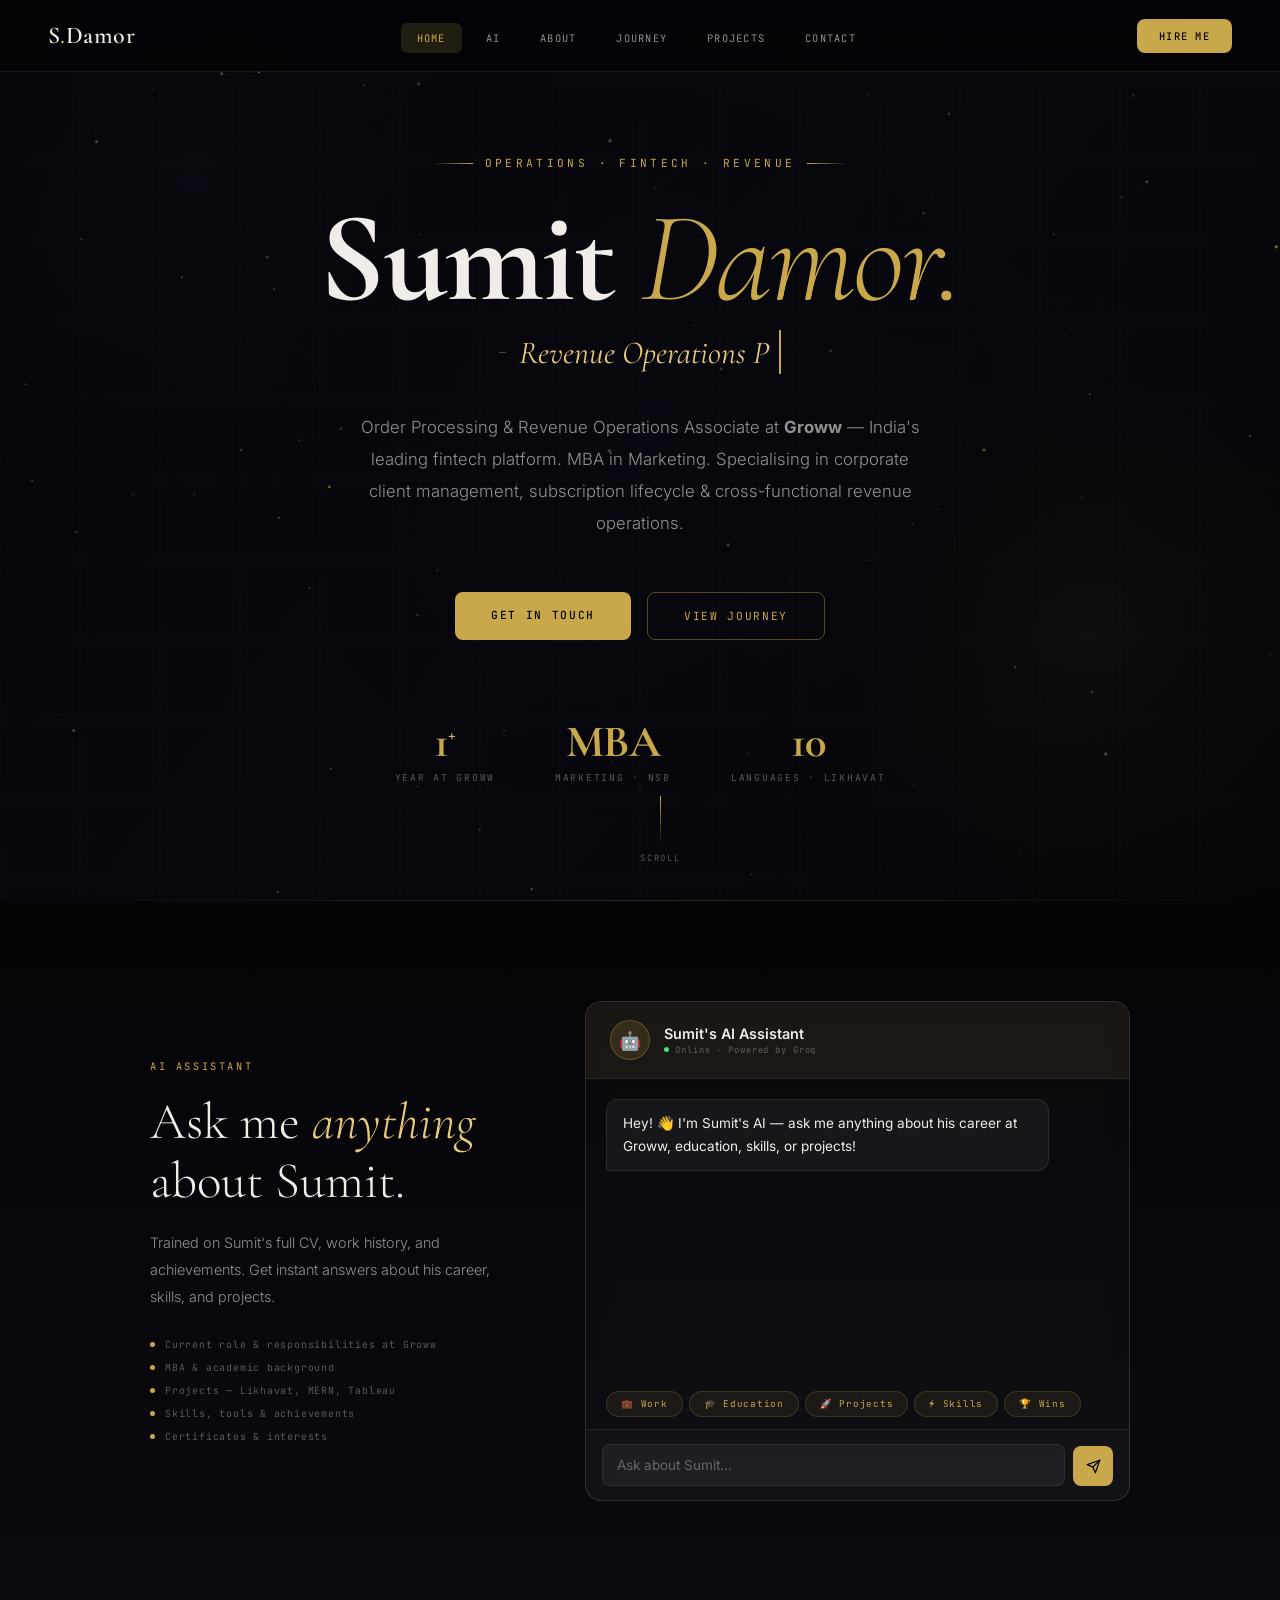
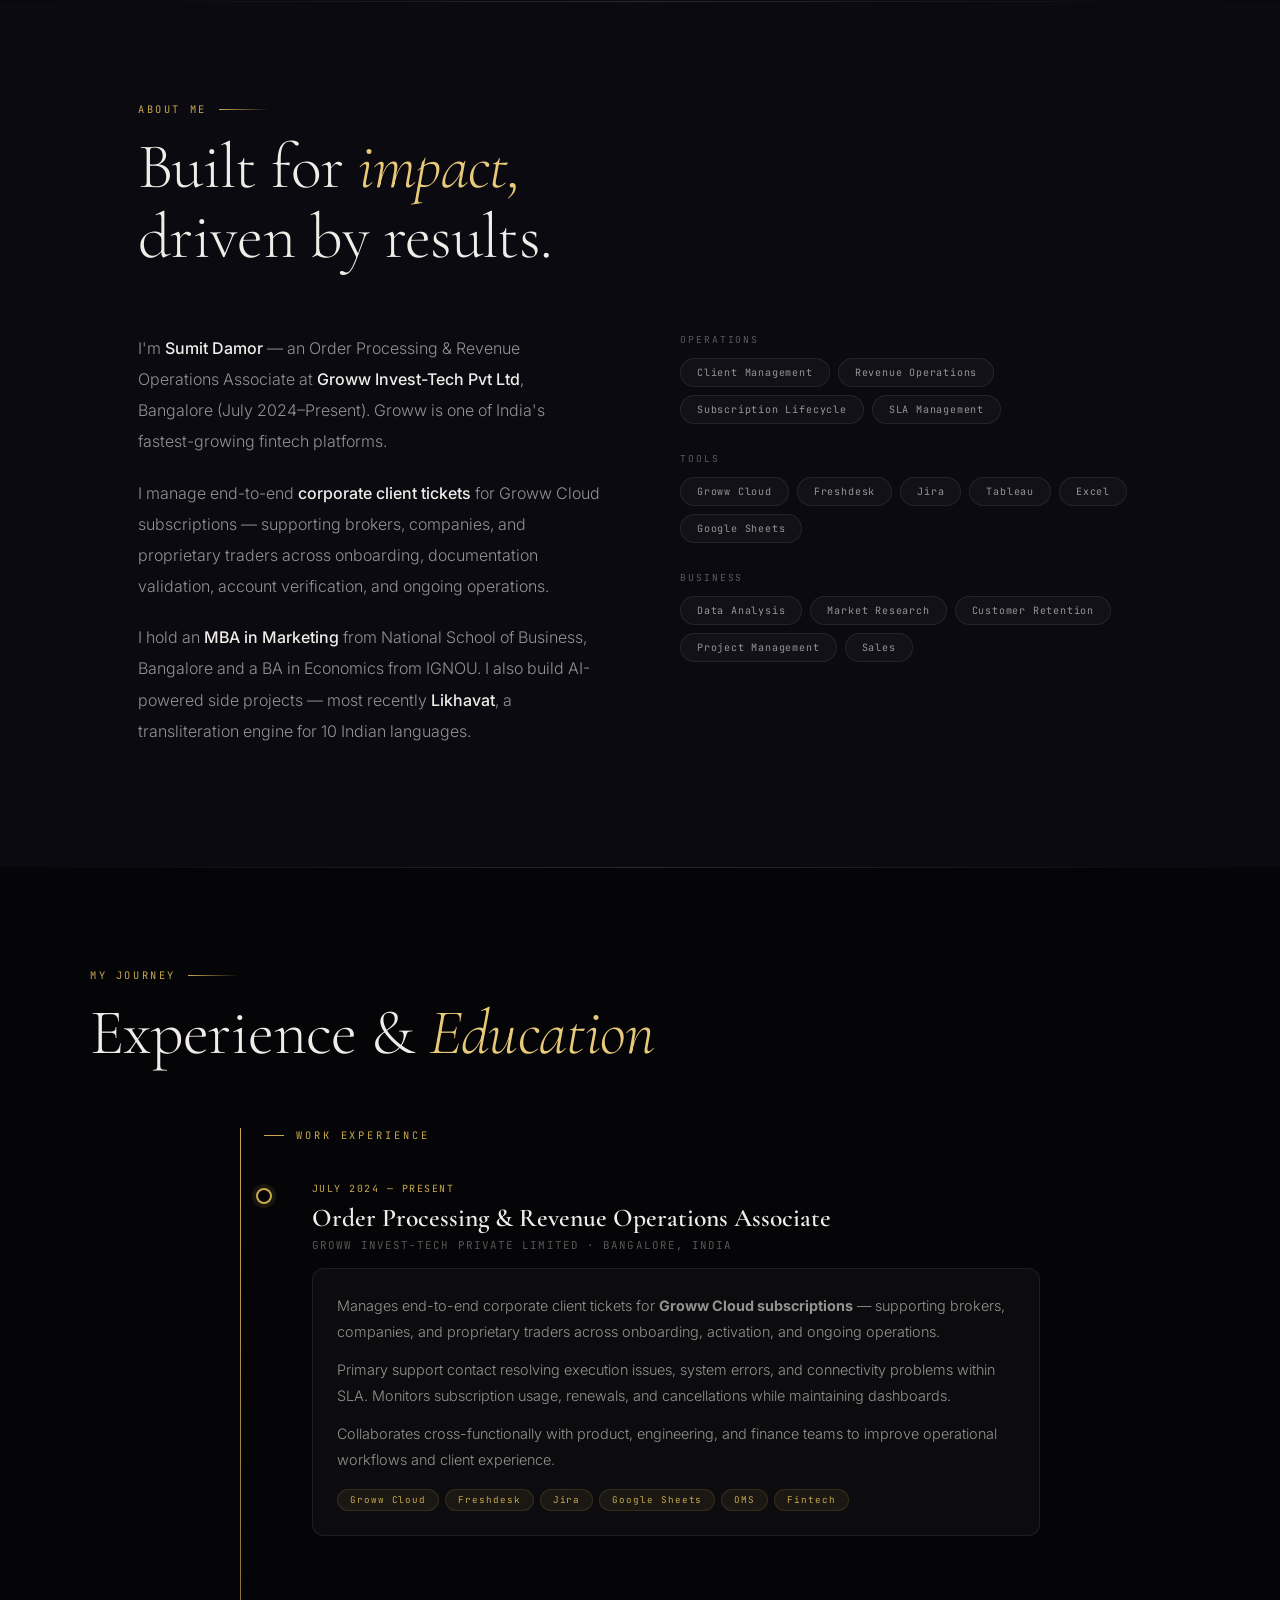
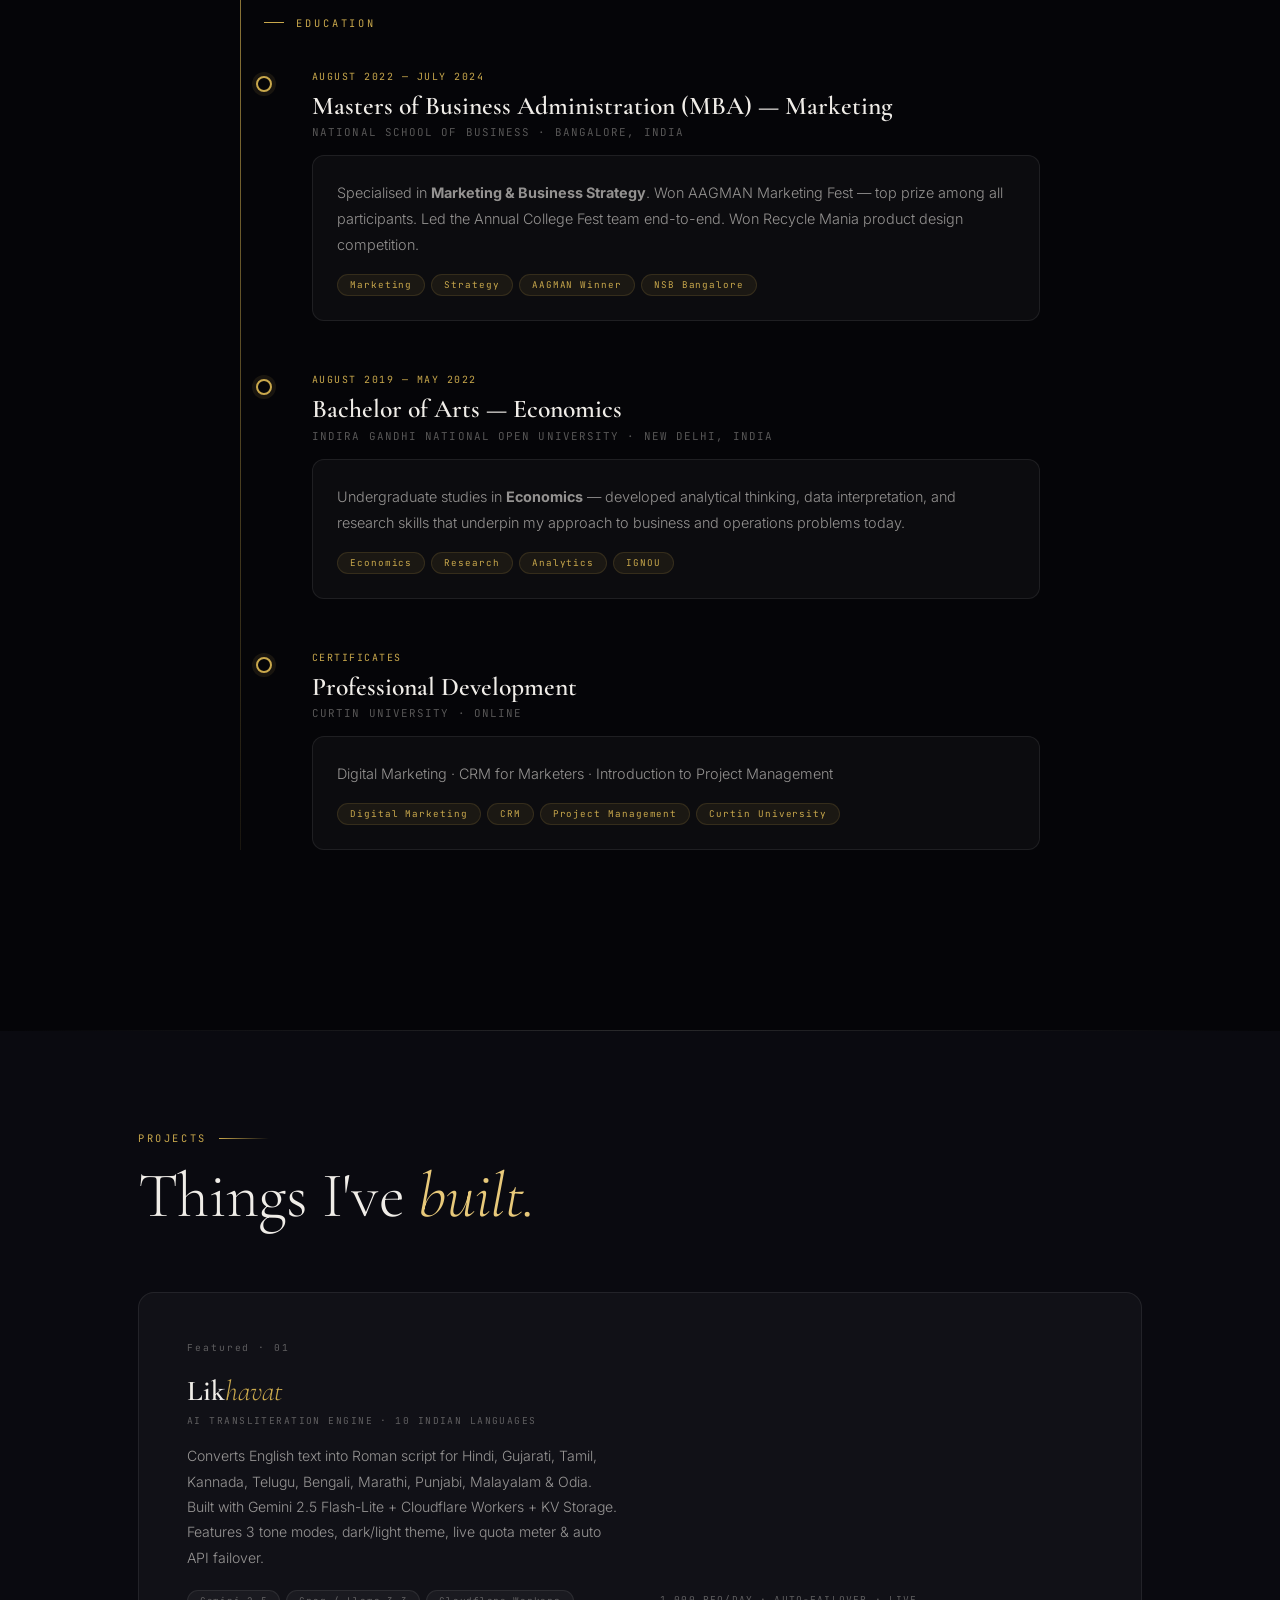
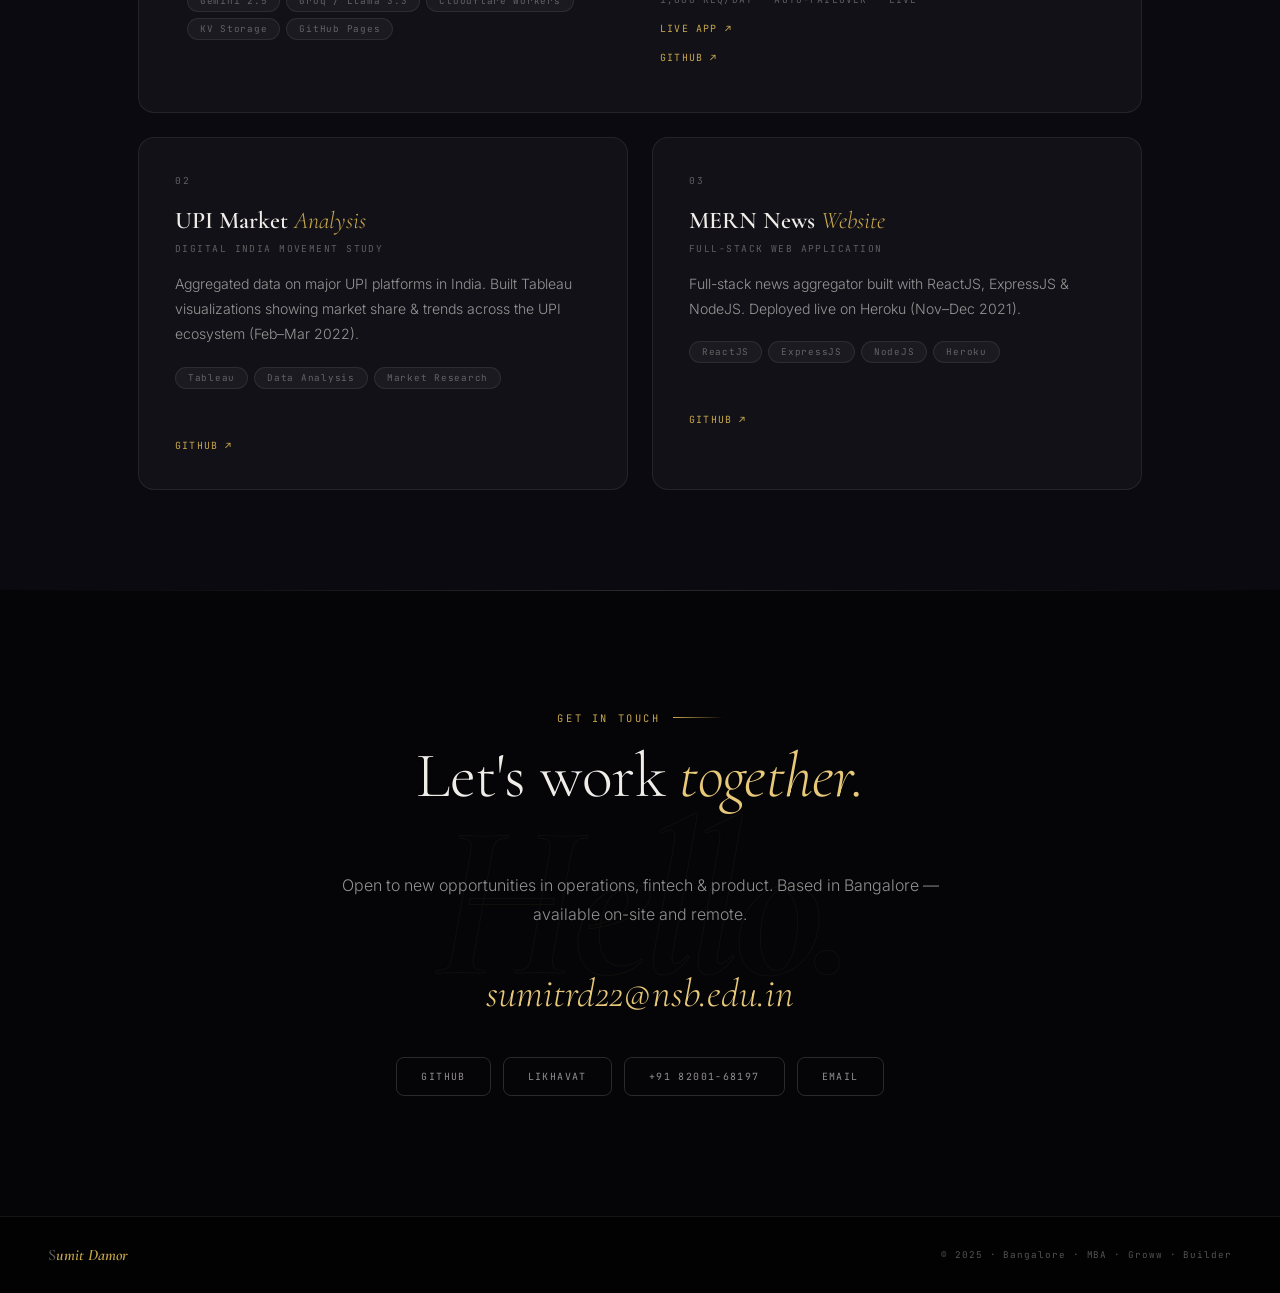
==== commit 08e50042: "Update print statement from 'Hello' to 'Goodbye'" ====
--- a/index.html
+++ b/index.html
@@ -1,501 +1,414 @@
 <!DOCTYPE html>
-
 <html lang="en">
 <head>
 <meta charset="UTF-8">
 <meta name="viewport" content="width=device-width, initial-scale=1.0">
-<title>Sumit Damor — Operations & Product</title>
-<meta name="description" content="Sumit Damor — Operations Professional at Groww, Bangalore.">
+<title>Sumit Damor — Operations & Fintech</title>
 <link rel="preconnect" href="https://fonts.googleapis.com">
 <link rel="preconnect" href="https://fonts.gstatic.com" crossorigin>
-<link href="https://fonts.googleapis.com/css2?family=Playfair+Display:ital,wght@0,400;0,500;0,700;0,900;1,400;1,700&family=Syne:wght@400;500;600;700;800&family=DM+Mono:wght@300;400;500&display=swap" rel="stylesheet">
+<link href="https://fonts.googleapis.com/css2?family=Cormorant+Garamond:ital,wght@0,300;0,400;0,600;0,700;1,300;1,400;1,600&family=Inter:wght@300;400;500;600&family=JetBrains+Mono:wght@300;400;500&display=swap" rel="stylesheet">
 <style>
 *,*::before,*::after{box-sizing:border-box;margin:0;padding:0}
 :root{
-  --ink:#0c0c0c;--ink2:#1a1a1a;--paper:#f2ede6;--paper2:#ece6de;--paper3:#e4ddd4;
-  --gold:#b8962e;--gold2:#d4ad45;--gold-pale:rgba(184,150,46,0.12);
-  --text:#1c1a17;--text-mid:#5a5248;--text-dim:#9a9088;
-  --border:rgba(28,26,23,0.1);--border-gold:rgba(184,150,46,0.25);
-  --font-display:'Playfair Display',Georgia,serif;
-  --font-ui:'Syne',sans-serif;--font-mono:'DM Mono',monospace;
+  --bg:#050508;
+  --bg2:#0a0a10;
+  --surface:rgba(255,255,255,0.03);
+  --surface2:rgba(255,255,255,0.06);
+  --border:rgba(255,255,255,0.08);
+  --border2:rgba(255,255,255,0.15);
+  --gold:#c9a84c;
+  --gold2:#e8c97a;
+  --gold-dim:rgba(201,168,76,0.15);
+  --gold-glow:rgba(201,168,76,0.08);
+  --text:#f0ede8;
+  --text-mid:rgba(240,237,232,0.6);
+  --text-dim:rgba(240,237,232,0.35);
+  --accent:#7c6fcd;
+  --ff-display:'Cormorant Garamond',Georgia,serif;
+  --ff-body:'Inter',sans-serif;
+  --ff-mono:'JetBrains Mono',monospace;
 }
 html{scroll-behavior:smooth}
-body{background:var(--paper);color:var(--text);font-family:var(--font-ui);min-height:100vh;overflow-x:hidden;cursor:none}
-body::before{content:'';position:fixed;inset:0;background-image:url("data:image/svg+xml,%3Csvg viewBox='0 0 300 300' xmlns='http://www.w3.org/2000/svg'%3E%3Cfilter id='n'%3E%3CfeTurbulence type='fractalNoise' baseFrequency='0.75' numOctaves='4' stitchTiles='stitch'/%3E%3C/filter%3E%3Crect width='100%25' height='100%25' filter='url(%23n)' opacity='0.035'/%3E%3C/svg%3E");pointer-events:none;z-index:1000;opacity:0.7}
-
-/* CURSOR */
-.cursor{width:10px;height:10px;background:var(–gold);border-radius:50%;position:fixed;top:0;left:0;pointer-events:none;z-index:9999;transform:translate(-50%,-50%);transition:width 0.3s,height 0.3s;mix-blend-mode:multiply}
-.cursor-ring{width:36px;height:36px;border:1.5px solid var(–gold);border-radius:50%;position:fixed;top:0;left:0;pointer-events:none;z-index:9998;transform:translate(-50%,-50%);transition:width 0.3s,height 0.3s,opacity 0.3s;opacity:0.6}
-.cursor.expanded{width:16px;height:16px}
-.cursor-ring.expanded{width:56px;height:56px;opacity:0.3}
-
-/* NAV */
-nav{position:fixed;top:0;left:0;right:0;z-index:500;padding:20px 48px;display:flex;align-items:center;justify-content:space-between;transition:background 0.4s,backdrop-filter 0.4s,box-shadow 0.4s}
-nav.scrolled{background:rgba(242,237,230,0.88);backdrop-filter:blur(16px);box-shadow:0 1px 0 var(–border)}
-.nav-logo{font-family:var(–font-display);font-size:1.15rem;font-weight:700;color:var(–text);text-decoration:none;letter-spacing:-0.02em}
-.nav-logo span{color:var(–gold)}
-.nav-links{display:flex;gap:36px;list-style:none}
-.nav-links a{font-family:var(–font-mono);font-size:0.65rem;color:var(–text-mid);text-decoration:none;letter-spacing:0.18em;text-transform:uppercase;transition:color 0.2s;position:relative}
-.nav-links a::after{content:’’;position:absolute;bottom:-3px;left:0;right:0;height:1px;background:var(–gold);transform:scaleX(0);transition:transform 0.25s}
-.nav-links a:hover{color:var(–gold)}
-.nav-links a:hover::after{transform:scaleX(1)}
-.nav-cta{font-family:var(–font-mono);font-size:0.62rem;letter-spacing:0.15em;text-transform:uppercase;color:var(–paper);background:var(–ink);border:none;border-radius:2px;padding:10px 20px;cursor:none;text-decoration:none;transition:background 0.25s,transform 0.2s}
-.nav-cta:hover{background:var(–gold);transform:translateY(-1px)}
-
-/* HERO */
-.hero{min-height:100vh;display:grid;grid-template-columns:1fr 1fr;position:relative;overflow:hidden}
-.hero-left{padding:140px 48px 160px 48px;display:flex;flex-direction:column;justify-content:center;position:relative;z-index:2}
-.hero-tag{font-family:var(–font-mono);font-size:0.63rem;color:var(–gold);letter-spacing:0.28em;text-transform:uppercase;margin-bottom:28px;display:flex;align-items:center;gap:12px;opacity:0;animation:slideRight 0.9s ease 0.2s forwards}
-.hero-tag::before{content:’’;width:28px;height:1px;background:var(–gold)}
-.hero-name{font-family:var(–font-display);font-size:clamp(4rem,7vw,6.5rem);font-weight:900;line-height:0.95;letter-spacing:-0.03em;color:var(–ink);margin-bottom:8px;opacity:0;animation:slideRight 0.9s ease 0.35s forwards}
-.hero-name-italic{font-family:var(–font-display);font-size:clamp(4rem,7vw,6.5rem);font-weight:400;font-style:italic;line-height:0.95;letter-spacing:-0.02em;color:var(–gold);margin-bottom:24px;opacity:0;animation:slideRight 0.9s ease 0.48s forwards}
-
-/* TYPEWRITER */
-.hero-typewriter-wrap{display:flex;align-items:center;gap:0;margin-bottom:28px;min-height:2rem;opacity:0;animation:slideRight 0.9s ease 0.55s forwards}
-.hero-typewriter-prefix{font-family:var(–font-mono);font-size:0.72rem;color:var(–text-dim);letter-spacing:0.18em;text-transform:uppercase;margin-right:10px;white-space:nowrap}
-.hero-typewriter-text{font-family:var(–font-display);font-size:1.25rem;font-weight:400;font-style:italic;color:var(–gold);letter-spacing:-0.01em;white-space:nowrap}
-.hero-typewriter-cursor{display:inline-block;width:2px;height:1.2em;background:var(–gold);margin-left:3px;vertical-align:middle;animation:cursorBlink 0.75s step-end infinite}
-@keyframes cursorBlink{0%,100%{opacity:1}50%{opacity:0}}
-
-.hero-desc{font-size:1rem;color:var(–text-mid);line-height:1.85;max-width:420px;margin-bottom:52px;opacity:0;animation:slideRight 0.9s ease 0.6s forwards;border-left:2px solid var(–border-gold);padding-left:20px}
-.hero-actions{display:flex;gap:16px;opacity:0;animation:slideRight 0.9s ease 0.72s forwards}
-.btn-primary{font-family:var(–font-mono);font-size:0.65rem;font-weight:500;letter-spacing:0.16em;text-transform:uppercase;color:var(–paper);background:var(–ink);border:none;border-radius:2px;padding:14px 28px;cursor:none;text-decoration:none;transition:all 0.25s;position:relative;overflow:hidden}
-.btn-primary::before{content:’’;position:absolute;inset:0;background:var(–gold);transform:translateX(-100%);transition:transform 0.3s}
-.btn-primary:hover::before{transform:translateX(0)}
-.btn-primary span{position:relative;z-index:1}
-.btn-outline{font-family:var(–font-mono);font-size:0.65rem;letter-spacing:0.16em;text-transform:uppercase;color:var(–text-mid);background:transparent;border:1px solid var(–border);border-radius:2px;padding:14px 28px;cursor:none;text-decoration:none;transition:all 0.25s}
-.btn-outline:hover{color:var(–gold);border-color:var(–border-gold);background:var(–gold-pale)}
-.hero-stats{position:absolute;bottom:48px;left:48px;display:flex;gap:48px;opacity:0;animation:slideRight 0.9s ease 0.9s forwards}
-.stat-num{font-family:var(–font-display);font-size:2rem;font-weight:700;color:var(–ink);line-height:1;letter-spacing:-0.03em}
-.stat-num sup{font-size:1rem;vertical-align:super;color:var(–gold)}
-.stat-label{font-family:var(–font-mono);font-size:0.58rem;color:var(–text-dim);letter-spacing:0.14em;text-transform:uppercase;margin-top:4px}
-
-/* HERO RIGHT */
-.hero-right{position:relative;background:var(–ink);overflow:hidden;display:flex;align-items:center;justify-content:center}
-.hero-right-inner{position:relative;z-index:2;padding:60px;text-align:center}
-.hero-deco-letter{font-family:var(–font-display);font-size:clamp(200px,22vw,320px);font-weight:900;font-style:italic;color:transparent;-webkit-text-stroke:1px rgba(184,150,46,0.15);line-height:1;position:absolute;top:50%;left:50%;transform:translate(-50%,-50%);user-select:none;pointer-events:none;letter-spacing:-0.05em;opacity:0;animation:fadeIn 1.5s ease 0.8s forwards}
-.hero-grid{position:absolute;inset:0;background-image:linear-gradient(rgba(184,150,46,0.04) 1px,transparent 1px),linear-gradient(90deg,rgba(184,150,46,0.04) 1px,transparent 1px);background-size:40px 40px;animation:gridScroll 20s linear infinite}
-@keyframes gridScroll{0%{background-position:0 0}100%{background-position:40px 40px}}
-.hero-role-stack{position:relative;z-index:3;opacity:0;animation:fadeIn 1s ease 1s forwards}
-.role-badge{display:inline-flex;align-items:center;gap:8px;background:rgba(184,150,46,0.15);border:1px solid rgba(184,150,46,0.2);border-radius:2px;padding:8px 16px;font-family:var(–font-mono);font-size:0.62rem;color:var(–gold2);letter-spacing:0.16em;text-transform:uppercase;margin-bottom:40px}
-.role-dot{width:5px;height:5px;border-radius:50%;background:var(–gold2);animation:blink 1.8s ease-in-out infinite}
-@keyframes blink{0%,100%{opacity:1}50%{opacity:0.2}}
-.hero-taglines{list-style:none}
-.hero-taglines li{font-family:var(–font-display);font-size:clamp(1.4rem,2.5vw,2rem);font-weight:400;font-style:italic;color:rgba(242,237,230,0.5);margin-bottom:16px;transition:color 0.3s,transform 0.3s;cursor:none}
-.hero-taglines li:hover{color:rgba(242,237,230,0.9);transform:translateX(8px)}
-.hero-taglines li.active-line{color:var(–paper)}
-
-/* MARQUEE */
-.marquee-bar{background:var(–gold);padding:14px 0;overflow:hidden;white-space:nowrap}
-.marquee-track{display:inline-flex;animation:marquee 22s linear infinite}
-.marquee-track span{font-family:var(–font-mono);font-size:0.65rem;font-weight:500;letter-spacing:0.2em;text-transform:uppercase;color:var(–ink);padding:0 28px}
-.marquee-track .sep{color:rgba(12,12,12,0.3);padding:0}
-@keyframes marquee{0%{transform:translateX(0)}100%{transform:translateX(-50%)}}
-
-/* SECTIONS */
-section{position:relative}
-.container{max-width:1100px;margin:0 auto;padding:0 48px}
-.section-eyebrow{font-family:var(–font-mono);font-size:0.62rem;color:var(–gold);letter-spacing:0.28em;text-transform:uppercase;margin-bottom:16px;display:flex;align-items:center;gap:12px}
-.section-eyebrow::after{content:’’;flex:1;height:1px;background:var(–border-gold);max-width:60px}
-.section-title{font-family:var(–font-display);font-size:clamp(2.4rem,5vw,4rem);font-weight:700;color:var(–ink);line-height:1.05;letter-spacing:-0.025em;margin-bottom:8px}
-.section-title em{font-style:italic;font-weight:400;color:var(–gold)}
-
-/* ABOUT */
-#about{padding:120px 0;background:var(–paper2)}
+body{background:var(--bg);color:var(--text);font-family:var(--ff-body);overflow-x:hidden;min-height:100vh}
+
+/* ═══ CANVAS BG ═══ */
+#bgCanvas{position:fixed;inset:0;z-index:0;pointer-events:none}
+
+/* ═══ NAV ═══ */
+nav{position:fixed;top:0;left:0;right:0;z-index:100;padding:0 48px;height:72px;display:flex;align-items:center;justify-content:space-between;backdrop-filter:blur(20px);background:rgba(5,5,8,0.7);border-bottom:1px solid var(--border);transition:all 0.4s}
+.nav-logo{font-family:var(--ff-display);font-size:1.5rem;font-weight:600;color:var(--text);text-decoration:none;letter-spacing:0.02em}
+.nav-logo span{color:var(--gold)}
+.nav-links{display:flex;gap:8px;list-style:none}
+.nav-links a{font-family:var(--ff-mono);font-size:0.65rem;letter-spacing:0.12em;text-transform:uppercase;color:var(--text-mid);text-decoration:none;padding:8px 16px;border-radius:6px;transition:all 0.2s}
+.nav-links a:hover,.nav-links a.active{color:var(--gold);background:var(--gold-dim)}
+.nav-hire{font-family:var(--ff-mono);font-size:0.65rem;letter-spacing:0.12em;text-transform:uppercase;color:var(--bg);background:var(--gold);border:none;border-radius:8px;padding:10px 22px;cursor:pointer;text-decoration:none;transition:all 0.25s;font-weight:500}
+.nav-hire:hover{background:var(--gold2);transform:translateY(-1px);box-shadow:0 8px 24px rgba(201,168,76,0.3)}
+.nav-mobile-btn{display:none;background:none;border:none;color:var(--text);font-size:1.4rem;cursor:pointer;padding:8px}
+
+/* ═══ HERO ═══ */
+#home{position:relative;z-index:1;min-height:100vh;display:flex;flex-direction:column;align-items:center;justify-content:center;text-align:center;padding:100px 24px 60px}
+.hero-eyebrow{font-family:var(--ff-mono);font-size:0.7rem;letter-spacing:0.3em;text-transform:uppercase;color:var(--gold);margin-bottom:28px;display:flex;align-items:center;justify-content:center;gap:12px;opacity:0;animation:fadeUp 0.8s ease 0.2s forwards}
+.hero-eyebrow::before,.hero-eyebrow::after{content:'';width:40px;height:1px;background:linear-gradient(90deg,transparent,var(--gold))}
+.hero-eyebrow::after{background:linear-gradient(90deg,var(--gold),transparent)}
+.hero-name{font-family:var(--ff-display);font-size:clamp(4.5rem,10vw,9rem);font-weight:300;line-height:0.95;letter-spacing:-0.02em;color:var(--text);margin-bottom:12px;opacity:0;animation:fadeUp 0.9s ease 0.35s forwards}
+.hero-name strong{font-weight:700}
+.hero-name-gold{color:var(--gold);font-style:italic;font-weight:300}
+.hero-typewriter{font-family:var(--ff-display);font-size:clamp(1.2rem,3vw,2rem);font-style:italic;color:var(--text-mid);height:2.5rem;display:flex;align-items:center;justify-content:center;gap:10px;margin-bottom:40px;opacity:0;animation:fadeUp 0.9s ease 0.5s forwards}
+.tw-prefix{font-family:var(--ff-mono);font-size:0.7rem;letter-spacing:0.2em;text-transform:uppercase;color:var(--text-dim);font-style:normal}
+.tw-text{color:var(--gold2)}
+.tw-cursor{width:2px;height:1.4em;background:var(--gold);display:inline-block;vertical-align:middle;animation:blink 0.8s step-end infinite}
+@keyframes blink{0%,100%{opacity:1}50%{opacity:0}}
+.hero-desc{font-size:1.05rem;color:var(--text-mid);line-height:1.9;max-width:580px;margin:0 auto 52px;opacity:0;animation:fadeUp 0.9s ease 0.65s forwards;font-weight:300}
+.hero-ctas{display:flex;gap:16px;justify-content:center;flex-wrap:wrap;opacity:0;animation:fadeUp 0.9s ease 0.8s forwards}
+.btn-gold{font-family:var(--ff-mono);font-size:0.7rem;letter-spacing:0.15em;text-transform:uppercase;color:var(--bg);background:var(--gold);border:none;border-radius:8px;padding:16px 36px;cursor:pointer;text-decoration:none;transition:all 0.25s;font-weight:500}
+.btn-gold:hover{background:var(--gold2);transform:translateY(-2px);box-shadow:0 12px 32px rgba(201,168,76,0.35)}
+.btn-ghost{font-family:var(--ff-mono);font-size:0.7rem;letter-spacing:0.15em;text-transform:uppercase;color:var(--gold);background:transparent;border:1px solid rgba(201,168,76,0.4);border-radius:8px;padding:16px 36px;cursor:pointer;text-decoration:none;transition:all 0.25s}
+.btn-ghost:hover{background:var(--gold-dim);border-color:var(--gold);transform:translateY(-2px)}
+.hero-stats{display:flex;gap:60px;justify-content:center;margin-top:80px;opacity:0;animation:fadeUp 0.9s ease 1s forwards;flex-wrap:wrap}
+.stat{text-align:center}
+.stat-n{font-family:var(--ff-display);font-size:2.8rem;font-weight:700;color:var(--gold);line-height:1;letter-spacing:-0.02em}
+.stat-n sup{font-size:1.2rem;vertical-align:super;color:var(--gold2)}
+.stat-l{font-family:var(--ff-mono);font-size:0.6rem;letter-spacing:0.18em;text-transform:uppercase;color:var(--text-dim);margin-top:6px}
+.hero-scroll{position:absolute;bottom:36px;left:50%;transform:translateX(-50%);display:flex;flex-direction:column;align-items:center;gap:8px;opacity:0;animation:fadeUp 0.9s ease 1.2s forwards}
+.scroll-line{width:1px;height:48px;background:linear-gradient(to bottom,var(--gold),transparent);animation:scrollPulse 2s ease-in-out infinite}
+.scroll-label{font-family:var(--ff-mono);font-size:0.55rem;letter-spacing:0.2em;text-transform:uppercase;color:var(--text-dim)}
+@keyframes scrollPulse{0%,100%{opacity:0.4;transform:scaleY(0.8)}50%{opacity:1;transform:scaleY(1)}}
+
+/* ═══ AI CHAT (after hero) ═══ */
+#ai-section{position:relative;z-index:1;padding:100px 48px;background:linear-gradient(180deg,var(--bg) 0%,var(--bg2) 100%)}
+.ai-wrap{max-width:980px;margin:0 auto;display:grid;grid-template-columns:1fr 1.5fr;gap:72px;align-items:center}
+.ai-left-label{font-family:var(--ff-mono);font-size:0.65rem;letter-spacing:0.25em;text-transform:uppercase;color:var(--gold);margin-bottom:20px}
+.ai-left-title{font-family:var(--ff-display);font-size:3.2rem;font-weight:300;color:var(--text);line-height:1.15;margin-bottom:20px}
+.ai-left-title em{font-style:italic;color:var(--gold2)}
+.ai-left-desc{font-size:0.9rem;color:var(--text-mid);line-height:1.85;margin-bottom:28px;font-weight:300}
+.ai-caps{display:flex;flex-direction:column;gap:10px}
+.ai-cap{display:flex;align-items:center;gap:10px;font-family:var(--ff-mono);font-size:0.62rem;color:var(--text-dim);letter-spacing:0.08em}
+.ai-cap-dot{width:5px;height:5px;border-radius:50%;background:var(--gold);flex-shrink:0}
+
+/* Chat box */
+.ai-chatbox{background:rgba(255,255,255,0.02);border:1px solid var(--border2);border-radius:16px;overflow:hidden;display:flex;flex-direction:column;height:500px;backdrop-filter:blur(10px)}
+.chat-head{background:rgba(201,168,76,0.08);border-bottom:1px solid var(--border);padding:18px 24px;display:flex;align-items:center;gap:14px}
+.chat-head-av{width:40px;height:40px;background:var(--gold-dim);border:1px solid rgba(201,168,76,0.3);border-radius:50%;display:flex;align-items:center;justify-content:center;font-size:1.1rem}
+.chat-head-name{font-family:var(--ff-body);font-size:0.9rem;font-weight:600;color:var(--text)}
+.chat-head-status{display:flex;align-items:center;gap:6px;font-family:var(--ff-mono);font-size:0.55rem;letter-spacing:0.1em;color:var(--text-dim);margin-top:2px}
+.status-dot{width:5px;height:5px;border-radius:50%;background:#4ade80;animation:pulse2 2s ease-in-out infinite}
+@keyframes pulse2{0%,100%{opacity:1}50%{opacity:0.3}}
+.chat-msgs{flex:1;overflow-y:auto;padding:20px;display:flex;flex-direction:column;gap:12px;scroll-behavior:smooth}
+.chat-msgs::-webkit-scrollbar{width:3px}
+.chat-msgs::-webkit-scrollbar-thumb{background:var(--border2);border-radius:2px}
+.cmsg{max-width:88%;animation:msgIn 0.3s ease}
+@keyframes msgIn{from{opacity:0;transform:translateY(8px)}to{opacity:1;transform:translateY(0)}}
+.cmsg.bot{align-self:flex-start}
+.cmsg.user{align-self:flex-end}
+.cmsg-bubble{padding:12px 16px;border-radius:12px;font-size:0.85rem;line-height:1.7}
+.cmsg.bot .cmsg-bubble{background:rgba(255,255,255,0.05);border:1px solid var(--border);color:var(--text);border-bottom-left-radius:3px}
+.cmsg.user .cmsg-bubble{background:var(--gold-dim);border:1px solid rgba(201,168,76,0.25);color:var(--text);border-bottom-right-radius:3px}
+.chat-typing .cmsg-bubble{display:flex;align-items:center;gap:5px;padding:14px 18px}
+.tdot{width:6px;height:6px;border-radius:50%;background:var(--text-dim);animation:tdot 1.2s ease-in-out infinite}
+.tdot:nth-child(2){animation-delay:0.2s}
+.tdot:nth-child(3){animation-delay:0.4s}
+@keyframes tdot{0%,60%,100%{transform:translateY(0)}30%{transform:translateY(-6px)}}
+.chat-chips{padding:0 20px 12px;display:flex;flex-wrap:wrap;gap:6px}
+.chip{font-family:var(--ff-mono);font-size:0.58rem;letter-spacing:0.08em;color:var(--gold);background:var(--gold-glow);border:1px solid rgba(201,168,76,0.2);border-radius:20px;padding:6px 14px;cursor:pointer;transition:all 0.2s;white-space:nowrap}
+.chip:hover{background:var(--gold-dim);border-color:var(--gold)}
+.chat-input-row{padding:14px 16px;border-top:1px solid var(--border);display:flex;gap:8px;align-items:flex-end;background:rgba(255,255,255,0.02)}
+.chat-ta{flex:1;background:rgba(255,255,255,0.05);border:1px solid var(--border);border-radius:8px;padding:10px 14px;font-family:var(--ff-body);font-size:0.85rem;color:var(--text);outline:none;resize:none;max-height:80px;line-height:1.5;transition:border-color 0.2s}
+.chat-ta:focus{border-color:rgba(201,168,76,0.4)}
+.chat-ta::placeholder{color:var(--text-dim)}
+.chat-send-btn{width:40px;height:40px;background:var(--gold);border:none;border-radius:8px;display:flex;align-items:center;justify-content:center;cursor:pointer;transition:all 0.2s;flex-shrink:0}
+.chat-send-btn:hover{background:var(--gold2);transform:scale(1.05)}
+.chat-send-btn svg{width:15px;height:15px;fill:none;stroke:var(--bg);stroke-width:2;stroke-linecap:round;stroke-linejoin:round}
+.chat-send-btn:disabled{opacity:0.4;pointer-events:none}
+
+/* ═══ SECTION BASE ═══ */
+.page-section{position:relative;z-index:1;padding:100px 48px;max-width:1100px;margin:0 auto}
+.sec-label{font-family:var(--ff-mono);font-size:0.65rem;letter-spacing:0.25em;text-transform:uppercase;color:var(--gold);margin-bottom:16px;display:flex;align-items:center;gap:12px}
+.sec-label::after{content:'';height:1px;width:50px;background:linear-gradient(90deg,var(--gold),transparent)}
+.sec-title{font-family:var(--ff-display);font-size:clamp(2.5rem,5vw,4rem);font-weight:300;color:var(--text);line-height:1.1;margin-bottom:60px;letter-spacing:-0.01em}
+.sec-title em{font-style:italic;color:var(--gold2)}
+
+/* ═══ ABOUT ═══ */
+#about-section{background:var(--bg2)}
 .about-grid{display:grid;grid-template-columns:1fr 1fr;gap:80px;align-items:start}
-.about-left .section-title{margin-bottom:32px}
-.about-body p{font-size:1rem;color:var(–text-mid);line-height:1.9;margin-bottom:20px}
-.about-body p strong{color:var(–text);font-weight:600}
-.skills-group{margin-bottom:32px}
-.skills-group-label{font-family:var(–font-mono);font-size:0.6rem;color:var(–text-dim);letter-spacing:0.2em;text-transform:uppercase;margin-bottom:12px}
-.skills-pills{display:flex;flex-wrap:wrap;gap:8px}
-.pill{font-family:var(–font-mono);font-size:0.65rem;letter-spacing:0.1em;color:var(–text-mid);background:var(–paper);border:1px solid var(–border);border-radius:2px;padding:6px 14px;transition:all 0.2s;cursor:none}
-.pill:hover{color:var(–gold);border-color:var(–border-gold);background:var(–gold-pale);transform:translateY(-2px)}
-.timeline{position:relative;padding-left:24px}
-.timeline::before{content:’’;position:absolute;left:0;top:0;bottom:0;width:1px;background:linear-gradient(to bottom,var(–gold),transparent)}
-.tl-item{position:relative;margin-bottom:36px;opacity:0;transform:translateX(-16px);transition:opacity 0.6s,transform 0.6s}
-.tl-item.visible{opacity:1;transform:translateX(0)}
-.tl-item::before{content:’’;position:absolute;left:-28px;top:6px;width:8px;height:8px;border-radius:50%;background:var(–gold);border:2px solid var(–paper2);box-shadow:0 0 0 3px rgba(184,150,46,0.2)}
-.tl-date{font-family:var(–font-mono);font-size:0.58rem;color:var(–gold);letter-spacing:0.14em;text-transform:uppercase;margin-bottom:4px}
-.tl-role{font-family:var(–font-display);font-size:1.1rem;font-weight:600;color:var(–ink);margin-bottom:2px}
-.tl-company{font-family:var(–font-mono);font-size:0.65rem;color:var(–text-mid);letter-spacing:0.1em;margin-bottom:8px}
-.tl-desc{font-size:0.88rem;color:var(–text-mid);line-height:1.75}
-
-/* EXPERIENCE */
-#experience{padding:120px 0;background:var(–ink);color:var(–paper)}
-#experience .section-title{color:var(–paper)}
-#experience .section-eyebrow{color:var(–gold2)}
-.exp-header{display:grid;grid-template-columns:1fr 1fr;gap:60px;align-items:end;margin-bottom:72px}
-.exp-intro{font-size:1rem;color:rgba(242,237,230,0.6);line-height:1.85;padding-top:12px}
-.exp-cards{display:grid;grid-template-columns:repeat(3,1fr);gap:2px;background:rgba(255,255,255,0.04)}
-.exp-card{background:#141414;padding:44px 36px;position:relative;overflow:hidden;transition:background 0.3s;cursor:none}
-.exp-card::before{content:’’;position:absolute;top:0;left:0;right:0;height:2px;background:var(–gold);transform:scaleX(0);transform-origin:left;transition:transform 0.4s}
-.exp-card:hover{background:#1a1a1a}
-.exp-card:hover::before{transform:scaleX(1)}
-.exp-card-num{font-family:var(–font-display);font-size:3.5rem;font-weight:900;color:rgba(184,150,46,0.1);line-height:1;margin-bottom:20px;letter-spacing:-0.04em;transition:color 0.3s}
-.exp-card:hover .exp-card-num{color:rgba(184,150,46,0.2)}
-.exp-card-title{font-family:var(–font-display);font-size:1.3rem;font-weight:600;color:var(–paper);margin-bottom:10px;line-height:1.3}
-.exp-card-company{font-family:var(–font-mono);font-size:0.63rem;color:var(–gold2);letter-spacing:0.14em;text-transform:uppercase;margin-bottom:16px}
-.exp-card-desc{font-size:0.88rem;color:rgba(242,237,230,0.5);line-height:1.75}
-.exp-card-tags{margin-top:24px;display:flex;flex-wrap:wrap;gap:6px}
-.exp-tag{font-family:var(–font-mono);font-size:0.58rem;letter-spacing:0.1em;color:rgba(184,150,46,0.7);background:rgba(184,150,46,0.08);border:1px solid rgba(184,150,46,0.12);border-radius:2px;padding:4px 10px}
-
-/* AI ASSISTANT */
-#ai-assistant{padding:120px 0;background:var(–paper2);position:relative;overflow:hidden}
-#ai-assistant::before{content:‘AI’;position:absolute;font-family:var(–font-display);font-size:clamp(180px,22vw,300px);font-weight:900;font-style:italic;color:transparent;-webkit-text-stroke:1px rgba(184,150,46,0.07);right:-40px;top:50%;transform:translateY(-50%);pointer-events:none;user-select:none;letter-spacing:-0.05em}
-.ai-layout{display:grid;grid-template-columns:1fr 1.4fr;gap:72px;align-items:start}
-.ai-left .section-title{margin-bottom:20px}
-.ai-left-desc{font-size:0.92rem;color:var(–text-mid);line-height:1.85;margin-bottom:32px;border-left:2px solid var(–border-gold);padding-left:18px}
-.ai-capabilities{display:flex;flex-direction:column;gap:10px}
-.ai-cap-item{display:flex;align-items:center;gap:12px;font-family:var(–font-mono);font-size:0.63rem;color:var(–text-mid);letter-spacing:0.1em}
-.ai-cap-dot{width:6px;height:6px;border-radius:50%;background:var(–gold);flex-shrink:0}
-.ai-chat-box{background:var(–paper);border:1px solid var(–border-gold);border-radius:8px;overflow:hidden;box-shadow:0 16px 60px rgba(28,26,23,0.1);display:flex;flex-direction:column;height:520px}
-.ai-chat-header{background:var(–ink);padding:18px 24px;display:flex;align-items:center;gap:12px;flex-shrink:0}
-.ai-chat-avatar{width:36px;height:36px;background:rgba(184,150,46,0.15);border:1px solid rgba(184,150,46,0.25);border-radius:50%;display:flex;align-items:center;justify-content:center;font-size:1rem;flex-shrink:0}
-.ai-chat-title{font-family:var(–font-ui);font-size:0.88rem;font-weight:600;color:var(–paper);line-height:1.2}
-.ai-chat-subtitle{font-family:var(–font-mono);font-size:0.55rem;color:rgba(242,237,230,0.4);letter-spacing:0.12em;text-transform:uppercase;display:flex;align-items:center;gap:6px;margin-top:2px}
-.ai-status-dot{width:5px;height:5px;border-radius:50%;background:#4ade80;animation:aiPulse 2s ease-in-out infinite}
-@keyframes aiPulse{0%,100%{opacity:1}50%{opacity:0.3}}
-.ai-messages{flex:1;overflow-y:auto;padding:20px;display:flex;flex-direction:column;gap:14px;scroll-behavior:smooth}
-.ai-messages::-webkit-scrollbar{width:4px}
-.ai-messages::-webkit-scrollbar-thumb{background:var(–border);border-radius:2px}
-.ai-msg{max-width:86%;animation:aiMsgIn 0.3s ease}
-@keyframes aiMsgIn{from{opacity:0;transform:translateY(10px)}to{opacity:1;transform:translateY(0)}}
-.ai-msg.bot{align-self:flex-start}
-.ai-msg.user{align-self:flex-end}
-.ai-msg-bubble{padding:11px 15px;border-radius:8px;font-size:0.85rem;line-height:1.7}
-.ai-msg.bot .ai-msg-bubble{background:var(–paper2);border:1px solid var(–border);color:var(–text);border-bottom-left-radius:2px}
-.ai-msg.user .ai-msg-bubble{background:var(–ink);color:var(–paper);border-bottom-right-radius:2px}
-.ai-typing .ai-msg-bubble{display:flex;align-items:center;gap:5px;padding:14px 16px}
-.ai-dot{width:6px;height:6px;border-radius:50%;background:var(–text-dim);animation:aiDotBounce 1.2s ease-in-out infinite}
-.ai-dot:nth-child(2){animation-delay:0.2s}
-.ai-dot:nth-child(3){animation-delay:0.4s}
-@keyframes aiDotBounce{0%,60%,100%{transform:translateY(0)}30%{transform:translateY(-6px)}}
-.ai-quick-prompts{padding:0 20px 12px;display:flex;flex-wrap:wrap;gap:6px;flex-shrink:0}
-.ai-quick-btn{font-family:var(–font-mono);font-size:0.58rem;letter-spacing:0.08em;color:var(–gold);background:var(–gold-pale);border:1px solid var(–border-gold);border-radius:2px;padding:5px 11px;cursor:pointer;transition:all 0.2s;white-space:nowrap}
-.ai-quick-btn:hover{background:var(–gold);color:var(–ink);border-color:var(–gold)}
-.ai-input-row{padding:12px 16px;border-top:1px solid var(–border);display:flex;gap:8px;align-items:flex-end;background:var(–paper2);flex-shrink:0}
-.ai-input{flex:1;background:var(–paper);border:1px solid var(–border);border-radius:4px;padding:9px 14px;font-family:var(–font-ui);font-size:0.83rem;color:var(–text);outline:none;transition:border-color 0.2s;resize:none;max-height:80px;line-height:1.5}
-.ai-input:focus{border-color:var(–border-gold)}
-.ai-input::placeholder{color:var(–text-dim)}
-.ai-send{width:38px;height:38px;background:var(–ink);border:none;border-radius:4px;display:flex;align-items:center;justify-content:center;cursor:pointer;transition:background 0.2s,transform 0.15s;flex-shrink:0}
-.ai-send:hover{background:var(–gold);transform:scale(1.05)}
-.ai-send svg{width:14px;height:14px;fill:none;stroke:var(–paper);stroke-width:2;stroke-linecap:round;stroke-linejoin:round}
-.ai-send:disabled{opacity:0.4;pointer-events:none}
-
-/* PROJECTS */
-#projects{padding:120px 0;background:var(–paper)}
-.projects-header{display:flex;align-items:end;justify-content:space-between;margin-bottom:60px;flex-wrap:wrap;gap:24px}
-.projects-grid{display:grid;grid-template-columns:1fr 1fr;gap:24px}
-.project-card{border:1px solid var(–border);border-radius:4px;overflow:hidden;transition:all 0.35s;cursor:none;position:relative;background:var(–paper2)}
-.project-card:hover{border-color:var(–border-gold);transform:translateY(-6px);box-shadow:0 24px 60px rgba(12,12,12,0.12)}
-.project-card-top{padding:36px 36px 0;position:relative}
-.project-num{font-family:var(–font-mono);font-size:0.6rem;color:var(–text-dim);letter-spacing:0.2em;margin-bottom:20px}
-.project-name{font-family:var(–font-display);font-size:1.9rem;font-weight:700;color:var(–ink);letter-spacing:-0.02em;margin-bottom:6px;line-height:1.1}
-.project-name em{font-style:italic;font-weight:400;color:var(–gold)}
-.project-tagline{font-family:var(–font-mono);font-size:0.63rem;color:var(–text-dim);letter-spacing:0.12em;text-transform:uppercase;margin-bottom:20px}
-.project-desc{font-size:0.9rem;color:var(–text-mid);line-height:1.8;margin-bottom:24px}
-.project-stack{display:flex;flex-wrap:wrap;gap:6px}
-.stack-tag{font-family:var(–font-mono);font-size:0.58rem;letter-spacing:0.1em;color:var(–text-mid);background:var(–paper3);border:1px solid var(–border);border-radius:2px;padding:4px 10px}
-.project-card-bottom{padding:20px 36px 28px;display:flex;align-items:center;justify-content:space-between;border-top:1px solid var(–border);margin-top:28px}
-.project-link{font-family:var(–font-mono);font-size:0.62rem;letter-spacing:0.14em;text-transform:uppercase;color:var(–gold);text-decoration:none;display:flex;align-items:center;gap:6px;transition:gap 0.2s}
-.project-link:hover{gap:10px}
-.project-arrow{font-size:1rem;transition:transform 0.2s}
-.project-card:hover .project-arrow{transform:translate(3px,-3px)}
-.project-card.featured{grid-column:1/-1;display:grid;grid-template-columns:1fr 1fr}
-.project-card.featured .project-card-top{padding:48px;border-right:1px solid var(–border)}
-.project-card.featured .project-card-bottom{flex-direction:column;align-items:flex-start;justify-content:center;padding:48px;border-top:none;margin-top:0;gap:24px}
-.project-card.featured .project-name{font-size:2.8rem}
-
-/* EDUCATION */
-#education{padding:100px 0;background:var(–paper2)}
-.edu-grid{display:grid;grid-template-columns:1fr 1fr;gap:24px;margin-top:56px}
-.edu-card{background:var(–paper);border:1px solid var(–border);border-radius:4px;padding:36px;position:relative;transition:all 0.3s;cursor:none;overflow:hidden}
-.edu-card::after{content:’’;position:absolute;bottom:0;left:0;right:0;height:2px;background:var(–gold);transform:scaleX(0);transition:transform 0.3s}
-.edu-card:hover{border-color:var(–border-gold);transform:translateY(-4px)}
-.edu-card:hover::after{transform:scaleX(1)}
-.edu-icon{font-size:2rem;margin-bottom:20px;display:block}
-.edu-degree{font-family:var(–font-display);font-size:1.3rem;font-weight:600;color:var(–ink);margin-bottom:4px}
-.edu-school{font-family:var(–font-mono);font-size:0.63rem;color:var(–gold);letter-spacing:0.14em;text-transform:uppercase;margin-bottom:8px}
-.edu-year{font-family:var(–font-mono);font-size:0.6rem;color:var(–text-dim);letter-spacing:0.1em}
-
-/* CONTACT */
-#contact{padding:140px 0;background:var(–ink);text-align:center;position:relative;overflow:hidden}
-.contact-deco{position:absolute;font-family:var(–font-display);font-size:clamp(160px,20vw,280px);font-weight:900;font-style:italic;color:transparent;-webkit-text-stroke:1px rgba(184,150,46,0.08);top:50%;left:50%;transform:translate(-50%,-50%);white-space:nowrap;pointer-events:none;user-select:none;letter-spacing:-0.04em}
-#contact .section-eyebrow{justify-content:center}
-#contact .section-eyebrow::after{display:none}
-#contact .section-title{color:var(–paper);margin-bottom:16px}
-.contact-sub{font-size:1rem;color:rgba(242,237,230,0.5);line-height:1.8;max-width:480px;margin:0 auto 52px}
-.contact-email{font-family:var(–font-display);font-size:clamp(1.4rem,3vw,2.2rem);font-weight:400;font-style:italic;color:var(–gold2);text-decoration:none;display:block;margin-bottom:48px;transition:color 0.2s}
-.contact-email:hover{color:var(–paper)}
-.contact-links{display:flex;gap:16px;justify-content:center;flex-wrap:wrap}
-.contact-link{font-family:var(–font-mono);font-size:0.63rem;letter-spacing:0.16em;text-transform:uppercase;color:rgba(242,237,230,0.5);text-decoration:none;border:1px solid rgba(255,255,255,0.1);border-radius:2px;padding:12px 24px;transition:all 0.25s}
-.contact-link:hover{color:var(–gold2);border-color:rgba(184,150,46,0.3);background:rgba(184,150,46,0.06)}
-
-/* FOOTER */
-footer{background:#080808;padding:28px 48px;display:flex;align-items:center;justify-content:space-between;border-top:1px solid rgba(255,255,255,0.05);flex-wrap:wrap;gap:12px}
-.footer-brand{font-family:var(–font-display);font-size:1rem;font-weight:700;color:rgba(242,237,230,0.3)}
-.footer-brand span{color:var(–gold);font-style:italic}
-.footer-copy{font-family:var(–font-mono);font-size:0.58rem;color:rgba(242,237,230,0.2);letter-spacing:0.1em}
-
-/* REVEAL */
-.reveal{opacity:0;transform:translateY(28px);transition:opacity 0.8s,transform 0.8s}
+.about-body p{font-size:1rem;color:var(--text-mid);line-height:1.95;margin-bottom:20px;font-weight:300}
+.about-body strong{color:var(--text);font-weight:500}
+.skills-wrap{display:flex;flex-direction:column;gap:28px}
+.skill-group-title{font-family:var(--ff-mono);font-size:0.6rem;letter-spacing:0.2em;text-transform:uppercase;color:var(--text-dim);margin-bottom:12px}
+.pills{display:flex;flex-wrap:wrap;gap:8px}
+.pill{font-family:var(--ff-mono);font-size:0.63rem;letter-spacing:0.08em;color:var(--text-mid);background:var(--surface);border:1px solid var(--border);border-radius:20px;padding:7px 16px;transition:all 0.2s;cursor:default}
+.pill:hover{color:var(--gold);border-color:rgba(201,168,76,0.3);background:var(--gold-glow)}
+
+/* ═══ TIMELINE PAGE ═══ */
+.timeline-section{position:relative;z-index:1;padding:80px 48px;background:var(--bg)}
+.timeline-section .page-section{padding:0}
+.tl-container{max-width:800px;margin:0 auto;position:relative}
+.tl-line{position:absolute;left:0;top:0;bottom:0;width:1px;background:linear-gradient(to bottom,var(--gold),rgba(201,168,76,0.1));margin-left:0}
+.tl-group{margin-bottom:80px}
+.tl-group-label{font-family:var(--ff-mono);font-size:0.65rem;letter-spacing:0.28em;text-transform:uppercase;color:var(--gold);margin-bottom:40px;padding-left:32px;display:flex;align-items:center;gap:12px}
+.tl-group-label::before{content:'';width:20px;height:1px;background:var(--gold);flex-shrink:0;margin-left:-32px}
+.tl-item{position:relative;padding-left:48px;margin-bottom:52px}
+.tl-dot{position:absolute;left:-8px;top:6px;width:16px;height:16px;border-radius:50%;background:var(--bg);border:2px solid var(--gold);transition:all 0.3s;box-shadow:0 0 0 4px rgba(201,168,76,0.1)}
+.tl-item:hover .tl-dot{background:var(--gold);box-shadow:0 0 0 8px rgba(201,168,76,0.15),0 0 20px rgba(201,168,76,0.3)}
+.tl-date{font-family:var(--ff-mono);font-size:0.62rem;letter-spacing:0.15em;text-transform:uppercase;color:var(--gold);margin-bottom:8px}
+.tl-role{font-family:var(--ff-display);font-size:1.6rem;font-weight:600;color:var(--text);margin-bottom:4px;line-height:1.2}
+.tl-company{font-family:var(--ff-mono);font-size:0.68rem;letter-spacing:0.1em;color:var(--text-dim);margin-bottom:16px;text-transform:uppercase}
+.tl-card{background:var(--surface);border:1px solid var(--border);border-radius:12px;padding:24px;transition:all 0.3s}
+.tl-item:hover .tl-card{background:var(--surface2);border-color:var(--border2)}
+.tl-card p{font-size:0.9rem;color:var(--text-mid);line-height:1.8;margin-bottom:12px;font-weight:300}
+.tl-card p:last-child{margin-bottom:0}
+.tl-tags{display:flex;flex-wrap:wrap;gap:6px;margin-top:16px}
+.tl-tag{font-family:var(--ff-mono);font-size:0.58rem;letter-spacing:0.1em;color:var(--gold);background:var(--gold-glow);border:1px solid rgba(201,168,76,0.15);border-radius:12px;padding:4px 12px}
+
+/* ═══ PROJECTS ═══ */
+#projects-section{background:var(--bg2)}
+.proj-grid{display:grid;grid-template-columns:1fr 1fr;gap:24px}
+.proj-card{background:var(--surface);border:1px solid var(--border);border-radius:16px;padding:36px;transition:all 0.35s;cursor:pointer;position:relative;overflow:hidden}
+.proj-card::before{content:'';position:absolute;inset:0;background:linear-gradient(135deg,rgba(201,168,76,0.05),transparent);opacity:0;transition:opacity 0.3s}
+.proj-card:hover{border-color:rgba(201,168,76,0.3);transform:translateY(-6px);box-shadow:0 24px 60px rgba(0,0,0,0.4)}
+.proj-card:hover::before{opacity:1}
+.proj-num{font-family:var(--ff-mono);font-size:0.6rem;letter-spacing:0.2em;color:var(--text-dim);margin-bottom:20px}
+.proj-name{font-family:var(--ff-display);font-size:1.8rem;font-weight:600;color:var(--text);margin-bottom:6px;line-height:1.2}
+.proj-name em{color:var(--gold);font-style:italic;font-weight:300}
+.proj-sub{font-family:var(--ff-mono);font-size:0.6rem;letter-spacing:0.15em;text-transform:uppercase;color:var(--text-dim);margin-bottom:16px}
+.proj-desc{font-size:0.88rem;color:var(--text-mid);line-height:1.8;margin-bottom:20px;font-weight:300}
+.proj-stack{display:flex;flex-wrap:wrap;gap:6px;margin-bottom:24px}
+.stag{font-family:var(--ff-mono);font-size:0.58rem;letter-spacing:0.08em;color:var(--text-dim);background:rgba(255,255,255,0.04);border:1px solid var(--border);border-radius:12px;padding:4px 12px}
+.proj-link{font-family:var(--ff-mono);font-size:0.62rem;letter-spacing:0.12em;text-transform:uppercase;color:var(--gold);text-decoration:none;display:inline-flex;align-items:center;gap:6px;transition:gap 0.2s}
+.proj-link:hover{gap:10px}
+.proj-card.featured{grid-column:1/-1;display:grid;grid-template-columns:1fr 1fr;gap:40px;padding:48px}
+
+/* ═══ CONTACT ═══ */
+#contact-section{text-align:center;background:var(--bg);position:relative;overflow:hidden}
+.contact-deco{position:absolute;font-family:var(--ff-display);font-size:clamp(120px,18vw,220px);font-weight:700;font-style:italic;color:transparent;-webkit-text-stroke:1px rgba(201,168,76,0.06);top:50%;left:50%;transform:translate(-50%,-50%);white-space:nowrap;pointer-events:none;user-select:none;letter-spacing:-0.04em}
+.contact-inner{position:relative;z-index:2;max-width:600px;margin:0 auto}
+.contact-email-link{font-family:var(--ff-display);font-size:clamp(1.5rem,3.5vw,2.5rem);font-weight:300;font-style:italic;color:var(--gold2);text-decoration:none;display:block;margin:40px 0;transition:color 0.2s}
+.contact-email-link:hover{color:var(--text)}
+.contact-links{display:flex;gap:12px;justify-content:center;flex-wrap:wrap;margin-top:40px}
+.clink{font-family:var(--ff-mono);font-size:0.62rem;letter-spacing:0.14em;text-transform:uppercase;color:var(--text-mid);text-decoration:none;border:1px solid var(--border2);border-radius:8px;padding:12px 24px;transition:all 0.25s}
+.clink:hover{color:var(--gold);border-color:rgba(201,168,76,0.3);background:var(--gold-glow)}
+
+/* ═══ FOOTER ═══ */
+footer{position:relative;z-index:1;background:rgba(0,0,0,0.6);border-top:1px solid var(--border);padding:28px 48px;display:flex;align-items:center;justify-content:space-between;flex-wrap:wrap;gap:12px}
+.footer-logo{font-family:var(--ff-display);font-size:1rem;font-weight:600;color:var(--text-dim)}
+.footer-logo span{color:var(--gold);font-style:italic}
+.footer-copy{font-family:var(--ff-mono);font-size:0.58rem;letter-spacing:0.1em;color:var(--text-dim)}
+
+/* ═══ REVEAL ═══ */
+.reveal{opacity:0;transform:translateY(30px);transition:opacity 0.7s ease,transform 0.7s ease}
 .reveal.visible{opacity:1;transform:translateY(0)}
 .reveal-delay-1{transition-delay:0.1s}
 .reveal-delay-2{transition-delay:0.2s}
 .reveal-delay-3{transition-delay:0.3s}
 .reveal-delay-4{transition-delay:0.4s}
 
-/* KEYFRAMES */
-@keyframes slideRight{from{opacity:0;transform:translateX(-30px)}to{opacity:1;transform:translateX(0)}}
-@keyframes fadeIn{from{opacity:0}to{opacity:1}}
-
-/* MOBILE */
+/* ═══ KEYFRAMES ═══ */
+@keyframes fadeUp{from{opacity:0;transform:translateY(24px)}to{opacity:1;transform:translateY(0)}}
+
+/* ═══ SECTION DIVIDER ═══ */
+.divider{position:relative;z-index:1;height:1px;background:linear-gradient(90deg,transparent,var(--border2),transparent);margin:0}
+
+/* ═══ MOBILE ═══ */
 @media(max-width:900px){
-nav{padding:18px 24px}
-.nav-links{display:none}
-.hero{grid-template-columns:1fr;min-height:auto}
-.hero-right{display:none}
-.hero-left{padding:110px 24px 60px}
-.hero-stats{position:relative;bottom:auto;left:auto;gap:28px;margin-top:40px;flex-wrap:wrap}
-.container{padding:0 24px}
-.about-grid{grid-template-columns:1fr;gap:48px}
-.exp-cards{grid-template-columns:1fr}
-.exp-header{grid-template-columns:1fr}
-.projects-grid{grid-template-columns:1fr}
-.project-card.featured{grid-template-columns:1fr}
-.project-card.featured .project-card-top{border-right:none;border-bottom:1px solid var(–border)}
-.project-card.featured .project-card-bottom{border-top:none}
-.edu-grid{grid-template-columns:1fr}
-.ai-layout{grid-template-columns:1fr;gap:40px}
-.ai-chat-box{height:420px}
-#ai-assistant::before{display:none}
-footer{padding:20px 24px}
-body{cursor:auto}
-.cursor,.cursor-ring{display:none}
+  nav{padding:0 20px}
+  .nav-links{display:none}
+  #home{padding:100px 20px 60px}
+  .hero-stats{gap:32px}
+  #ai-section{padding:80px 20px}
+  .ai-wrap{grid-template-columns:1fr;gap:40px}
+  .ai-chatbox{height:420px}
+  .page-section{padding:80px 20px}
+  .about-grid{grid-template-columns:1fr;gap:48px}
+  .timeline-section{padding:80px 20px}
+  .tl-item{padding-left:36px}
+  .proj-grid{grid-template-columns:1fr}
+  .proj-card.featured{grid-template-columns:1fr;padding:28px}
+  footer{padding:20px}
+  .sec-title{margin-bottom:40px}
 }
 </style>
-
 </head>
 <body>
 
-<div class="cursor" id="cursor"></div>
-<div class="cursor-ring" id="cursorRing"></div>
+<!-- ANIMATED BACKGROUND -->
+<canvas id="bgCanvas"></canvas>
 
 <!-- NAV -->
-
 <nav id="mainNav">
-  <a href="#" class="nav-logo">S<span>.</span>Damor</a>
+  <a href="#home" class="nav-logo">S<span>.</span>Damor</a>
   <ul class="nav-links">
-    <li><a href="#about">About</a></li>
-    <li><a href="#experience">Experience</a></li>
-    <li><a href="#ai-assistant">AI</a></li>
-    <li><a href="#projects">Projects</a></li>
-    <li><a href="#education">Education</a></li>
-    <li><a href="#contact">Contact</a></li>
+    <li><a href="#home">Home</a></li>
+    <li><a href="#ai-section">AI</a></li>
+    <li><a href="#about-section">About</a></li>
+    <li><a href="#timeline-section">Journey</a></li>
+    <li><a href="#projects-section">Projects</a></li>
+    <li><a href="#contact-section">Contact</a></li>
   </ul>
-  <a href="mailto:sumitrd22@nsb.edu.in" class="nav-cta">Hire Me</a>
+  <a href="mailto:sumitrd22@nsb.edu.in" class="nav-hire">Hire Me</a>
 </nav>
 
-<!-- HERO -->
-
-<section class="hero" id="home">
-  <div class="hero-left">
-    <div class="hero-tag">Operations &amp; Product</div>
-    <div class="hero-name">Sumit</div>
-    <div class="hero-name-italic">Damor.</div>
-    <div class="hero-typewriter-wrap">
-      <span class="hero-typewriter-prefix">I am a</span>
-      <span class="hero-typewriter-text" id="typewriterText"></span><span class="hero-typewriter-cursor"></span>
+<!-- ═══ HERO ═══ -->
+<section id="home">
+  <div class="hero-eyebrow">Operations · Fintech · Revenue</div>
+  <div class="hero-name"><strong>Sumit</strong> <span class="hero-name-gold">Damor.</span></div>
+  <div class="hero-typewriter">
+    <span class="tw-prefix">—</span>
+    <span class="tw-text" id="twText"></span><span class="tw-cursor"></span>
+  </div>
+  <p class="hero-desc">Order Processing &amp; Revenue Operations Associate at <strong>Groww</strong> — India's leading fintech platform. MBA in Marketing. Specialising in corporate client management, subscription lifecycle &amp; cross-functional revenue operations.</p>
+  <div class="hero-ctas">
+    <a href="#contact-section" class="btn-gold">Get in Touch</a>
+    <a href="#timeline-section" class="btn-ghost">View Journey</a>
+  </div>
+  <div class="hero-stats">
+    <div class="stat"><div class="stat-n">1<sup>+</sup></div><div class="stat-l">Year at Groww</div></div>
+    <div class="stat"><div class="stat-n">MBA</div><div class="stat-l">Marketing · NSB</div></div>
+    <div class="stat"><div class="stat-n">10</div><div class="stat-l">Languages · Likhavat</div></div>
+  </div>
+  <div class="hero-scroll"><div class="scroll-line"></div><div class="scroll-label">Scroll</div></div>
+</section>
+
+<div class="divider"></div>
+
+<!-- ═══ AI CHATBOT ═══ -->
+<section id="ai-section">
+  <div class="ai-wrap">
+    <div class="ai-left reveal">
+      <div class="ai-left-label">AI Assistant</div>
+      <h2 class="ai-left-title">Ask me <em>anything</em> about Sumit.</h2>
+      <p class="ai-left-desc">Trained on Sumit's full CV, work history, and achievements. Get instant answers about his career, skills, and projects.</p>
+      <div class="ai-caps">
+        <div class="ai-cap"><div class="ai-cap-dot"></div>Current role &amp; responsibilities at Groww</div>
+        <div class="ai-cap"><div class="ai-cap-dot"></div>MBA &amp; academic background</div>
+        <div class="ai-cap"><div class="ai-cap-dot"></div>Projects — Likhavat, MERN, Tableau</div>
+        <div class="ai-cap"><div class="ai-cap-dot"></div>Skills, tools &amp; achievements</div>
+        <div class="ai-cap"><div class="ai-cap-dot"></div>Certificates &amp; interests</div>
+      </div>
     </div>
-    <p class="hero-desc">
-      Operations &amp; Revenue Associate at <strong>Groww</strong> — India's leading fintech platform. MBA in Marketing from NSB Bangalore. Specialising in corporate client management, subscription lifecycle, and revenue operations.
-    </p>
-    <div class="hero-actions">
-      <a href="#contact" class="btn-primary"><span>Get in Touch</span></a>
-      <a href="#projects" class="btn-outline">View Work</a>
+    <div class="reveal reveal-delay-2">
+      <div class="ai-chatbox">
+        <div class="chat-head">
+          <div class="chat-head-av">🤖</div>
+          <div>
+            <div class="chat-head-name">Sumit's AI Assistant</div>
+            <div class="chat-head-status"><div class="status-dot"></div>Online · Powered by Groq</div>
+          </div>
+        </div>
+        <div class="chat-msgs" id="chatMsgs">
+          <div class="cmsg bot"><div class="cmsg-bubble">Hey! 👋 I'm Sumit's AI — ask me anything about his career at Groww, education, skills, or projects!</div></div>
+        </div>
+        <div class="chat-chips" id="chatChips">
+          <button class="chip" data-p="Where does Sumit work?">💼 Work</button>
+          <button class="chip" data-p="Tell me about his education">🎓 Education</button>
+          <button class="chip" data-p="What projects has he built?">🚀 Projects</button>
+          <button class="chip" data-p="What are his top skills?">⚡ Skills</button>
+          <button class="chip" data-p="Tell me about his achievements">🏆 Wins</button>
+        </div>
+        <div class="chat-input-row">
+          <textarea class="chat-ta" id="chatInput" placeholder="Ask about Sumit…" rows="1" maxlength="400"></textarea>
+          <button class="chat-send-btn" id="chatSend">
+            <svg viewBox="0 0 24 24"><line x1="22" y1="2" x2="11" y2="13"/><polygon points="22 2 15 22 11 13 2 9 22 2"/></svg>
+          </button>
+        </div>
+      </div>
     </div>
-    <div class="hero-stats">
-      <div class="stat-item">
-        <div class="stat-num">1<sup>+</sup></div>
-        <div class="stat-label">Year at Groww</div>
-      </div>
-      <div class="stat-item">
-        <div class="stat-num">MBA</div>
-        <div class="stat-label">Marketing · NSB</div>
-      </div>
-      <div class="stat-item">
-        <div class="stat-num">10</div>
-        <div class="stat-label">Languages · Likhavat</div>
+  </div>
+</section>
+
+<div class="divider"></div>
+
+<!-- ═══ ABOUT ═══ -->
+<section id="about-section" style="position:relative;z-index:1;padding:100px 0;background:var(--bg2)">
+  <div class="page-section" style="padding-top:0;padding-bottom:0">
+    <div class="sec-label reveal">About Me</div>
+    <h2 class="sec-title reveal reveal-delay-1">Built for <em>impact,</em><br>driven by results.</h2>
+    <div class="about-grid">
+      <div class="about-body">
+        <p class="reveal reveal-delay-1">I'm <strong>Sumit Damor</strong> — an Order Processing &amp; Revenue Operations Associate at <strong>Groww Invest-Tech Pvt Ltd</strong>, Bangalore (July 2024–Present). Groww is one of India's fastest-growing fintech platforms.</p>
+        <p class="reveal reveal-delay-2">I manage end-to-end <strong>corporate client tickets</strong> for Groww Cloud subscriptions — supporting brokers, companies, and proprietary traders across onboarding, documentation validation, account verification, and ongoing operations.</p>
+        <p class="reveal reveal-delay-3">I hold an <strong>MBA in Marketing</strong> from National School of Business, Bangalore and a BA in Economics from IGNOU. I also build AI-powered side projects — most recently <strong>Likhavat</strong>, a transliteration engine for 10 Indian languages.</p>
+      </div>
+      <div class="skills-wrap">
+        <div class="reveal reveal-delay-1">
+          <div class="skill-group-title">Operations</div>
+          <div class="pills"><span class="pill">Client Management</span><span class="pill">Revenue Operations</span><span class="pill">Subscription Lifecycle</span><span class="pill">SLA Management</span></div>
+        </div>
+        <div class="reveal reveal-delay-2">
+          <div class="skill-group-title">Tools</div>
+          <div class="pills"><span class="pill">Groww Cloud</span><span class="pill">Freshdesk</span><span class="pill">Jira</span><span class="pill">Tableau</span><span class="pill">Excel</span><span class="pill">Google Sheets</span></div>
+        </div>
+        <div class="reveal reveal-delay-3">
+          <div class="skill-group-title">Business</div>
+          <div class="pills"><span class="pill">Data Analysis</span><span class="pill">Market Research</span><span class="pill">Customer Retention</span><span class="pill">Project Management</span><span class="pill">Sales</span></div>
+        </div>
       </div>
     </div>
   </div>
-  <div class="hero-right">
-    <div class="hero-grid"></div>
-    <div class="hero-deco-letter">S</div>
-    <div class="hero-right-inner">
-      <div class="hero-role-stack">
-        <div class="role-badge"><div class="role-dot"></div>Available for opportunities</div>
-        <ul class="hero-taglines">
-          <li class="active-line">Operations Specialist</li>
-          <li>Revenue Management</li>
-          <li>Product Thinker</li>
-          <li>Language Tech Builder</li>
-          <li>Fintech Professional</li>
-        </ul>
-      </div>
-    </div>
-  </div>
 </section>
 
-<!-- MARQUEE -->
-
-<div class="marquee-bar">
-  <div class="marquee-track">
-    <span>Operations</span><span class="sep">·</span><span>Fintech</span><span class="sep">·</span><span>Client Management</span><span class="sep">·</span><span>Revenue Operations</span><span class="sep">·</span><span>Groww</span><span class="sep">·</span><span>Product Development</span><span class="sep">·</span><span>Bangalore</span><span class="sep">·</span><span>AI Tools</span><span class="sep">·</span><span>Indian Languages</span><span class="sep">·</span><span>Operations</span><span class="sep">·</span><span>Fintech</span><span class="sep">·</span><span>Client Management</span><span class="sep">·</span><span>Revenue Operations</span><span class="sep">·</span><span>Groww</span><span class="sep">·</span><span>Product Development</span><span class="sep">·</span><span>Bangalore</span><span class="sep">·</span><span>AI Tools</span><span class="sep">·</span><span>Indian Languages</span><span class="sep">·</span>
-  </div>
-</div>
-
-<!-- ABOUT -->
-
-<section id="about">
-  <div class="container">
-    <div class="about-grid">
-      <div class="about-left">
-        <div class="section-eyebrow reveal">Who I Am</div>
-        <div class="section-title reveal reveal-delay-1">Built for <em>impact,</em><br>driven by craft.</div>
-        <div class="about-body">
-          <p class="reveal reveal-delay-2">I'm Sumit Damor — an <strong>Order Processing &amp; Revenue Operations Associate</strong> at <strong>Groww Invest-Tech Pvt Ltd</strong>, Bangalore, since July 2024. Groww is one of India's fastest-growing fintech platforms with over 10 million active investors.</p>
-          <p class="reveal reveal-delay-3">I manage end-to-end <strong>corporate client tickets</strong> for Groww Cloud subscriptions — supporting brokers, companies, and proprietary traders across onboarding, documentation, and account verification. Primary support contact for execution issues and system errors within SLA.</p>
-          <p class="reveal reveal-delay-4">I hold an <strong>MBA in Marketing</strong> from National School of Business, Bangalore (2022–2024), and a BA in Economics from IGNOU. I also build side projects — most recently <strong>Likhavat</strong>, an AI transliteration engine for 10 Indian languages.</p>
-        </div>
-      </div>
-      <div class="about-right">
-        <div class="skills-group reveal">
-          <div class="skills-group-label">Core Skills</div>
-          <div class="skills-pills">
-            <span class="pill">Client Management</span><span class="pill">Revenue Operations</span><span class="pill">Subscription Lifecycle</span><span class="pill">Fintech Operations</span><span class="pill">Process Optimisation</span><span class="pill">Stakeholder Management</span>
-          </div>
-        </div>
-        <div class="skills-group reveal reveal-delay-1">
-          <div class="skills-group-label">Tools</div>
-          <div class="skills-pills">
-            <span class="pill">Excel</span><span class="pill">Freshdesk</span><span class="pill">Jira</span><span class="pill">Tableau</span><span class="pill">Google Sheets</span><span class="pill">Groww Cloud</span>
-          </div>
-        </div>
-        <div class="skills-group reveal reveal-delay-2">
-          <div class="skills-group-label">Business Skills</div>
-          <div class="skills-pills">
-            <span class="pill">Data Analysis</span><span class="pill">Market Research</span><span class="pill">Customer Retention</span><span class="pill">Email Marketing</span><span class="pill">Project Management</span><span class="pill">Sales</span>
-          </div>
-        </div>
-        <div class="timeline reveal reveal-delay-3" style="margin-top:40px">
-          <div class="tl-item">
-            <div class="tl-date">July 2024 — Present</div>
-            <div class="tl-role">Order Processing &amp; Revenue Operations Associate</div>
-            <div class="tl-company">Groww · Bangalore</div>
-            <div class="tl-desc">Manages end-to-end corporate client tickets for Groww Cloud subscriptions. Supports brokers, companies and proprietary traders with onboarding, documentation validation and account verification.</div>
-          </div>
-          <div class="tl-item">
-            <div class="tl-date">Aug 2022 — June 2024</div>
-            <div class="tl-role">MBA — Marketing</div>
-            <div class="tl-company">National School of Business · Bangalore</div>
-            <div class="tl-desc">Won AAGMAN Marketing Fest — top prize. Led the Annual College Fest team. Won Recycle Mania product design competition.</div>
-          </div>
-          <div class="tl-item">
-            <div class="tl-date">2025</div>
-            <div class="tl-role">Builder · Likhavat</div>
-            <div class="tl-company">Independent · Open Source</div>
-            <div class="tl-desc">Built Likhavat — an AI transliteration engine for 10 Indian languages using Gemini 2.5 Flash-Lite, Cloudflare Workers + KV, and GitHub Pages.</div>
-          </div>
-        </div>
-      </div>
-    </div>
-  </div>
-</section>
-
-<!-- EXPERIENCE -->
-
-<section id="experience">
-  <div class="container">
-    <div class="exp-header">
-      <div>
-        <div class="section-eyebrow reveal">Experience</div>
-        <div class="section-title reveal reveal-delay-1">Where I've<br><em>made impact.</em></div>
-      </div>
-      <p class="exp-intro reveal reveal-delay-2">Deep experience in financial services operations — managing the entire lifecycle of high-value client relationships, subscription management, and cross-functional revenue initiatives.</p>
-    </div>
-    <div class="exp-cards">
-      <div class="exp-card reveal">
-        <div class="exp-card-num">01</div>
-        <div class="exp-card-title">Corporate Client Management</div>
-        <div class="exp-card-company">Groww · July 2024–Present</div>
-        <div class="exp-card-desc">Manages end-to-end corporate client tickets for Groww Cloud subscriptions — validates onboarding requests, documentation and account verification. Primary support contact resolving execution issues, system errors and connectivity problems within SLA.</div>
-        <div class="exp-card-tags"><span class="exp-tag">CRM</span><span class="exp-tag">Client Relations</span><span class="exp-tag">Escalations</span><span class="exp-tag">Fintech</span></div>
-      </div>
-      <div class="exp-card reveal reveal-delay-1">
-        <div class="exp-card-num">02</div>
-        <div class="exp-card-title">Subscription Lifecycle</div>
-        <div class="exp-card-company">Groww Cloud · Subscriptions</div>
-        <div class="exp-card-desc">Monitors subscription usage, renewals and cancellations for Groww Cloud. Maintains dashboards tracking active subscriptions, escalations and SLA adherence across the corporate client base.</div>
-        <div class="exp-card-tags"><span class="exp-tag">Subscriptions</span><span class="exp-tag">Renewals</span><span class="exp-tag">SLA Management</span><span class="exp-tag">Dashboards</span></div>
-      </div>
-      <div class="exp-card reveal reveal-delay-2">
-        <div class="exp-card-num">03</div>
-        <div class="exp-card-title">Revenue Operations</div>
-        <div class="exp-card-company">Groww · Operations Team</div>
-        <div class="exp-card-desc">Collaborates with product, engineering and finance teams to improve operational workflows. Tracks KPIs across subscription metrics, renewal rates, and SLA adherence to drive operational efficiency.</div>
-        <div class="exp-card-tags"><span class="exp-tag">Revenue</span><span class="exp-tag">Churn Reduction</span><span class="exp-tag">Analytics</span><span class="exp-tag">Cross-functional</span></div>
-      </div>
-    </div>
-  </div>
-</section>
-
-<!-- AI ASSISTANT -->
-
-<section id="ai-assistant">
-  <div class="container">
-    <div class="ai-layout">
-      <div class="ai-left">
-        <div class="section-eyebrow reveal">AI Assistant</div>
-        <div class="section-title reveal reveal-delay-1">Ask me <em>anything.</em></div>
-        <p class="ai-left-desc reveal reveal-delay-2">I've trained an AI on my complete CV, work history, projects, and achievements. Ask it anything — from my daily tools at Groww to how I built Likhavat.</p>
-        <div class="ai-capabilities reveal reveal-delay-3">
-          <div class="ai-cap-item"><div class="ai-cap-dot"></div>Current role &amp; responsibilities at Groww</div>
-          <div class="ai-cap-item"><div class="ai-cap-dot"></div>Education — MBA, BA Economics</div>
-          <div class="ai-cap-item"><div class="ai-cap-dot"></div>Projects — Likhavat, MERN, Tableau</div>
-          <div class="ai-cap-item"><div class="ai-cap-dot"></div>Skills — Tools, business &amp; technical</div>
-          <div class="ai-cap-item"><div class="ai-cap-dot"></div>Achievements — AAGMAN, Recycle Mania</div>
-          <div class="ai-cap-item"><div class="ai-cap-dot"></div>Certificates &amp; interests</div>
-        </div>
-      </div>
-      <div class="reveal reveal-delay-2">
-        <div class="ai-chat-box">
-          <div class="ai-chat-header">
-            <div class="ai-chat-avatar">🤖</div>
-            <div>
-              <div class="ai-chat-title">Sumit's AI Assistant</div>
-              <div class="ai-chat-subtitle"><div class="ai-status-dot"></div>Trained on my CV · Powered by Groq</div>
+<div class="divider"></div>
+
+<!-- ═══ TIMELINE JOURNEY ═══ -->
+<section id="timeline-section" class="timeline-section" style="position:relative;z-index:1;padding:100px 48px">
+  <div style="max-width:1100px;margin:0 auto">
+    <div class="sec-label reveal">My Journey</div>
+    <h2 class="sec-title reveal reveal-delay-1">Experience &amp; <em>Education</em></h2>
+    <div class="tl-container" style="padding-left:24px">
+      <div class="tl-line"></div>
+
+      <!-- WORK -->
+      <div class="tl-group reveal">
+        <div class="tl-group-label">Work Experience</div>
+
+        <div class="tl-item">
+          <div class="tl-dot"></div>
+          <div class="tl-date">July 2024 — Present</div>
+          <div class="tl-role">Order Processing &amp; Revenue Operations Associate</div>
+          <div class="tl-company">Groww Invest-Tech Private Limited · Bangalore, India</div>
+          <div class="tl-card">
+            <p>Manages end-to-end corporate client tickets for <strong>Groww Cloud subscriptions</strong> — supporting brokers, companies, and proprietary traders across onboarding, activation, and ongoing operations.</p>
+            <p>Primary support contact resolving execution issues, system errors, and connectivity problems within SLA. Monitors subscription usage, renewals, and cancellations while maintaining dashboards.</p>
+            <p>Collaborates cross-functionally with product, engineering, and finance teams to improve operational workflows and client experience.</p>
+            <div class="tl-tags">
+              <span class="tl-tag">Groww Cloud</span><span class="tl-tag">Freshdesk</span><span class="tl-tag">Jira</span><span class="tl-tag">Google Sheets</span><span class="tl-tag">OMS</span><span class="tl-tag">Fintech</span>
             </div>
           </div>
-          <div class="ai-messages" id="aiMessages">
-            <div class="ai-msg bot">
-              <div class="ai-msg-bubble">Hey there! 👋 I'm Sumit's AI assistant trained on his full CV. Ask me anything about his career at Groww, education, skills, projects, or achievements!</div>
-            </div>
+        </div>
+      </div>
+
+      <!-- EDUCATION -->
+      <div class="tl-group reveal reveal-delay-1">
+        <div class="tl-group-label">Education</div>
+
+        <div class="tl-item">
+          <div class="tl-dot"></div>
+          <div class="tl-date">August 2022 — July 2024</div>
+          <div class="tl-role">Masters of Business Administration (MBA) — Marketing</div>
+          <div class="tl-company">National School of Business · Bangalore, India</div>
+          <div class="tl-card">
+            <p>Specialised in <strong>Marketing &amp; Business Strategy</strong>. Won AAGMAN Marketing Fest — top prize among all participants. Led the Annual College Fest team end-to-end. Won Recycle Mania product design competition.</p>
+            <div class="tl-tags"><span class="tl-tag">Marketing</span><span class="tl-tag">Strategy</span><span class="tl-tag">AAGMAN Winner</span><span class="tl-tag">NSB Bangalore</span></div>
           </div>
-          <div class="ai-quick-prompts" id="aiQuickPrompts">
-            <button class="ai-quick-btn" data-p="Where does Sumit work?">💼 Work</button>
-            <button class="ai-quick-btn" data-p="Tell me about his education">🎓 Education</button>
-            <button class="ai-quick-btn" data-p="What projects has he built?">🚀 Projects</button>
-            <button class="ai-quick-btn" data-p="What are his skills?">⚡ Skills</button>
-            <button class="ai-quick-btn" data-p="Tell me about his achievements">🏆 Wins</button>
-            <button class="ai-quick-btn" data-p="What certificates does he have?">📜 Certs</button>
+        </div>
+
+        <div class="tl-item">
+          <div class="tl-dot"></div>
+          <div class="tl-date">August 2019 — May 2022</div>
+          <div class="tl-role">Bachelor of Arts — Economics</div>
+          <div class="tl-company">Indira Gandhi National Open University · New Delhi, India</div>
+          <div class="tl-card">
+            <p>Undergraduate studies in <strong>Economics</strong> — developed analytical thinking, data interpretation, and research skills that underpin my approach to business and operations problems today.</p>
+            <div class="tl-tags"><span class="tl-tag">Economics</span><span class="tl-tag">Research</span><span class="tl-tag">Analytics</span><span class="tl-tag">IGNOU</span></div>
           </div>
-          <div class="ai-input-row">
-            <textarea class="ai-input" id="aiInput" placeholder="Ask about Sumit's work, skills, projects…" rows="1" maxlength="400"></textarea>
-            <button class="ai-send" id="aiSend" aria-label="Send">
-              <svg viewBox="0 0 24 24"><line x1="22" y1="2" x2="11" y2="13"/><polygon points="22 2 15 22 11 13 2 9 22 2"/></svg>
-            </button>
+        </div>
+
+        <div class="tl-item">
+          <div class="tl-dot"></div>
+          <div class="tl-date">Certificates</div>
+          <div class="tl-role">Professional Development</div>
+          <div class="tl-company">Curtin University · Online</div>
+          <div class="tl-card">
+            <p>Digital Marketing · CRM for Marketers · Introduction to Project Management</p>
+            <div class="tl-tags"><span class="tl-tag">Digital Marketing</span><span class="tl-tag">CRM</span><span class="tl-tag">Project Management</span><span class="tl-tag">Curtin University</span></div>
           </div>
         </div>
       </div>
@@ -503,223 +416,249 @@
   </div>
 </section>
 
-<!-- PROJECTS -->
-
-<section id="projects">
-  <div class="container">
-    <div class="projects-header">
-      <div>
-        <div class="section-eyebrow reveal">Projects</div>
-        <div class="section-title reveal reveal-delay-1">Things I've <em>built.</em></div>
+<div class="divider"></div>
+
+<!-- ═══ PROJECTS ═══ -->
+<section id="projects-section" style="position:relative;z-index:1;padding:100px 0;background:var(--bg2)">
+  <div class="page-section" style="padding-top:0;padding-bottom:0">
+    <div class="sec-label reveal">Projects</div>
+    <h2 class="sec-title reveal reveal-delay-1">Things I've <em>built.</em></h2>
+    <div class="proj-grid">
+      <div class="proj-card featured reveal">
+        <div>
+          <div class="proj-num">Featured · 01</div>
+          <div class="proj-name">Lik<em>havat</em></div>
+          <div class="proj-sub">AI Transliteration Engine · 10 Indian Languages</div>
+          <p class="proj-desc">Converts English text into Roman script for Hindi, Gujarati, Tamil, Kannada, Telugu, Bengali, Marathi, Punjabi, Malayalam &amp; Odia. Built with Gemini 2.5 Flash-Lite + Cloudflare Workers + KV Storage. Features 3 tone modes, dark/light theme, live quota meter &amp; auto API failover.</p>
+          <div class="proj-stack"><span class="stag">Gemini 2.5</span><span class="stag">Groq / Llama 3.3</span><span class="stag">Cloudflare Workers</span><span class="stag">KV Storage</span><span class="stag">GitHub Pages</span></div>
+        </div>
+        <div style="display:flex;flex-direction:column;justify-content:flex-end;gap:16px">
+          <div style="font-family:'JetBrains Mono',monospace;font-size:0.6rem;letter-spacing:0.12em;text-transform:uppercase;color:var(--text-dim)">1,000 req/day · Auto-failover · Live</div>
+          <a href="https://damorsumit2000-lab.github.io/english-to-roman-translator/" class="proj-link" target="_blank">Live App ↗</a>
+          <a href="https://github.com/damorsumit2000-lab/english-to-roman-translator" class="proj-link" target="_blank">GitHub ↗</a>
+        </div>
+      </div>
+
+      <div class="proj-card reveal reveal-delay-1">
+        <div class="proj-num">02</div>
+        <div class="proj-name" style="font-size:1.5rem">UPI Market <em>Analysis</em></div>
+        <div class="proj-sub">Digital India Movement Study</div>
+        <p class="proj-desc">Aggregated data on major UPI platforms in India. Built Tableau visualizations showing market share &amp; trends across the UPI ecosystem (Feb–Mar 2022).</p>
+        <div class="proj-stack"><span class="stag">Tableau</span><span class="stag">Data Analysis</span><span class="stag">Market Research</span></div>
+        <br><a href="https://github.com/damorsumit2000-lab" class="proj-link" target="_blank">GitHub ↗</a>
+      </div>
+
+      <div class="proj-card reveal reveal-delay-2">
+        <div class="proj-num">03</div>
+        <div class="proj-name" style="font-size:1.5rem">MERN News <em>Website</em></div>
+        <div class="proj-sub">Full-Stack Web Application</div>
+        <p class="proj-desc">Full-stack news aggregator built with ReactJS, ExpressJS &amp; NodeJS. Deployed live on Heroku (Nov–Dec 2021).</p>
+        <div class="proj-stack"><span class="stag">ReactJS</span><span class="stag">ExpressJS</span><span class="stag">NodeJS</span><span class="stag">Heroku</span></div>
+        <br><a href="https://github.com/damorsumit2000-lab" class="proj-link" target="_blank">GitHub ↗</a>
       </div>
     </div>
-    <div class="projects-grid">
-      <div class="project-card featured reveal">
-        <div class="project-card-top">
-          <div class="project-num">Featured — 01</div>
-          <div class="project-name">Lik<em>havat</em></div>
-          <div class="project-tagline">English → Roman Script Transliterator</div>
-          <p class="project-desc">An AI-powered transliteration engine that converts English text into Roman script of 10 major Indian languages — Hindi, Gujarati, Tamil, Kannada, Telugu, Bengali, Marathi, Punjabi, Malayalam, and Odia. Features 3 tone modes, dark/light theme, live quota meter, and auto API failover between Gemini and Groq.</p>
-          <div class="project-stack"><span class="stack-tag">Gemini 2.5 Flash-Lite</span><span class="stack-tag">Groq / Llama 3.3</span><span class="stack-tag">Cloudflare Workers</span><span class="stack-tag">KV Storage</span><span class="stack-tag">GitHub Pages</span></div>
-        </div>
-        <div class="project-card-bottom">
-          <div style="font-family:'DM Mono',monospace;font-size:0.62rem;color:var(--text-dim);letter-spacing:0.12em;text-transform:uppercase">10 Languages · 1,000 req/day · Auto-failover</div>
-          <a href="https://damorsumit2000-lab.github.io/english-to-roman-translator/" class="project-link" target="_blank">Live App <span class="project-arrow">↗</span></a>
-          <a href="https://github.com/damorsumit2000-lab/english-to-roman-translator" class="project-link" target="_blank">GitHub <span class="project-arrow">↗</span></a>
-        </div>
-      </div>
-      <div class="project-card reveal reveal-delay-1">
-        <div class="project-card-top">
-          <div class="project-num">02</div>
-          <div class="project-name" style="font-size:1.6rem">UPI Market <em>Analysis</em></div>
-          <div class="project-tagline">Digital India Movement Study</div>
-          <p class="project-desc">Aggregated data from authentic sources on major Digital UPI Platforms in India. Built Tableau visualizations to demonstrate market share and trends across the UPI ecosystem.</p>
-          <div class="project-stack"><span class="stack-tag">Tableau</span><span class="stack-tag">Data Analysis</span><span class="stack-tag">Market Research</span></div>
-        </div>
-        <div class="project-card-bottom"><a href="https://github.com/damorsumit2000-lab" class="project-link" target="_blank">View on GitHub <span class="project-arrow">↗</span></a></div>
-      </div>
-      <div class="project-card reveal reveal-delay-2">
-        <div class="project-card-top">
-          <div class="project-num">03</div>
-          <div class="project-name" style="font-size:1.6rem">MERN News <em>Website</em></div>
-          <div class="project-tagline">Full-Stack Web Application</div>
-          <p class="project-desc">Built a full-stack news website using ReactJS, ExpressJS and NodeJS. Deployed live on Heroku server. Features real-time news aggregation and responsive design.</p>
-          <div class="project-stack"><span class="stack-tag">ReactJS</span><span class="stack-tag">ExpressJS</span><span class="stack-tag">NodeJS</span><span class="stack-tag">Heroku</span></div>
-        </div>
-        <div class="project-card-bottom"><a href="https://github.com/damorsumit2000-lab" class="project-link" target="_blank">View on GitHub <span class="project-arrow">↗</span></a></div>
-      </div>
+  </div>
+</section>
+
+<div class="divider"></div>
+
+<!-- ═══ CONTACT ═══ -->
+<section id="contact-section" style="position:relative;z-index:1;padding:120px 48px">
+  <div class="contact-deco">Hello.</div>
+  <div class="contact-inner">
+    <div class="sec-label reveal" style="justify-content:center;"><span style="font-family:'JetBrains Mono',monospace;font-size:0.65rem;letter-spacing:0.25em;text-transform:uppercase;color:var(--gold)">Get in Touch</span></div>
+    <h2 class="sec-title reveal reveal-delay-1" style="text-align:center">Let's work <em>together.</em></h2>
+    <p class="reveal reveal-delay-2" style="font-size:1rem;color:var(--text-mid);line-height:1.8;font-weight:300">Open to new opportunities in operations, fintech &amp; product. Based in Bangalore — available on-site and remote.</p>
+    <a href="mailto:sumitrd22@nsb.edu.in" class="contact-email-link reveal reveal-delay-3">sumitrd22@nsb.edu.in</a>
+    <div class="contact-links reveal reveal-delay-4">
+      <a href="https://github.com/damorsumit2000-lab" class="clink" target="_blank">GitHub</a>
+      <a href="https://damorsumit2000-lab.github.io/english-to-roman-translator/" class="clink" target="_blank">Likhavat</a>
+      <a href="tel:+918200168197" class="clink">+91 82001-68197</a>
+      <a href="mailto:sumitrd22@nsb.edu.in" class="clink">Email</a>
     </div>
   </div>
 </section>
 
-<!-- EDUCATION -->
-
-<section id="education">
-  <div class="container">
-    <div class="section-eyebrow reveal">Education</div>
-    <div class="section-title reveal reveal-delay-1">Academic <em>foundation.</em></div>
-    <div class="edu-grid">
-      <div class="edu-card reveal reveal-delay-1">
-        <span class="edu-icon">🎓</span>
-        <div class="edu-degree">MBA — Marketing</div>
-        <div class="edu-school">National School of Business · Bangalore</div>
-        <div class="edu-year">Aug 2022 – June 2024 · Won AAGMAN Marketing Fest</div>
-      </div>
-      <div class="edu-card reveal reveal-delay-2">
-        <span class="edu-icon">🏛️</span>
-        <div class="edu-degree">BA — Economics</div>
-        <div class="edu-school">Indira Gandhi National Open University · Delhi</div>
-        <div class="edu-year">2019 – 2022</div>
-      </div>
-      <div class="edu-card reveal reveal-delay-3">
-        <span class="edu-icon">📜</span>
-        <div class="edu-degree">Digital Marketing + CRM Certificates</div>
-        <div class="edu-school">Curtin University · Online</div>
-        <div class="edu-year">Digital Marketing · CRM for Marketers · Project Management</div>
-      </div>
-      <div class="edu-card reveal reveal-delay-4">
-        <span class="edu-icon">🌐</span>
-        <div class="edu-degree">Fintech Ecosystem</div>
-        <div class="edu-school">Industry Experience · Groww</div>
-        <div class="edu-year">July 2024 – Present · Cloud Subscriptions · OMS · Fintech</div>
-      </div>
-    </div>
-  </div>
-</section>
-
-<!-- CONTACT -->
-
-<section id="contact">
-  <div class="contact-deco">Hello.</div>
-  <div class="container" style="position:relative;z-index:2">
-    <div class="section-eyebrow reveal">Get in Touch</div>
-    <div class="section-title reveal reveal-delay-1">Let's work<br><em>together.</em></div>
-    <p class="contact-sub reveal reveal-delay-2">Open to new opportunities in operations, fintech, and product. Based in Bangalore — available for both on-site and remote roles.</p>
-    <a href="mailto:sumitrd22@nsb.edu.in" class="contact-email reveal reveal-delay-3">sumitrd22@nsb.edu.in</a>
-    <div class="contact-links reveal reveal-delay-4">
-      <a href="https://github.com/damorsumit2000-lab" class="contact-link" target="_blank">GitHub</a>
-      <a href="https://damorsumit2000-lab.github.io/english-to-roman-translator/" class="contact-link" target="_blank">Likhavat</a>
-      <a href="mailto:sumitrd22@nsb.edu.in" class="contact-link">Email</a>
-    </div>
-  </div>
-</section>
-
 <!-- FOOTER -->
-
 <footer>
-  <div class="footer-brand">S<span>umit Damor</span></div>
-  <div class="footer-copy">© 2025 · Bangalore, India · MBA · Groww · Builder</div>
+  <div class="footer-logo">S<span>umit Damor</span></div>
+  <div class="footer-copy">© 2025 · Bangalore · MBA · Groww · Builder</div>
 </footer>
 
 <script>
-// CURSOR
-const cursor = document.getElementById('cursor');
-const cursorRing = document.getElementById('cursorRing');
-let mx=0,my=0,rx=0,ry=0;
-document.addEventListener('mousemove',e=>{mx=e.clientX;my=e.clientY;cursor.style.left=mx+'px';cursor.style.top=my+'px'});
-function animateRing(){rx+=(mx-rx)*0.12;ry+=(my-ry)*0.12;cursorRing.style.left=rx+'px';cursorRing.style.top=ry+'px';requestAnimationFrame(animateRing)}
-animateRing();
-document.querySelectorAll('a,button,.pill,.exp-card,.project-card,.edu-card,.ai-quick-btn').forEach(el=>{
-  el.addEventListener('mouseenter',()=>{cursor.classList.add('expanded');cursorRing.classList.add('expanded')});
-  el.addEventListener('mouseleave',()=>{cursor.classList.remove('expanded');cursorRing.classList.remove('expanded')});
+// ═══ ANIMATED BACKGROUND ═══
+const canvas = document.getElementById('bgCanvas');
+const ctx = canvas.getContext('2d');
+let W, H, particles = [], mouse = {x:0, y:0};
+
+function resize(){
+  W = canvas.width = window.innerWidth;
+  H = canvas.height = window.innerHeight;
+}
+resize();
+window.addEventListener('resize', resize);
+window.addEventListener('mousemove', e => { mouse.x = e.clientX; mouse.y = e.clientY; });
+
+// Particles
+class Particle {
+  constructor(){this.reset()}
+  reset(){
+    this.x = Math.random()*W;
+    this.y = Math.random()*H;
+    this.size = Math.random()*1.5+0.3;
+    this.speedX = (Math.random()-0.5)*0.3;
+    this.speedY = (Math.random()-0.5)*0.3;
+    this.opacity = Math.random()*0.5+0.1;
+    this.gold = Math.random() > 0.85;
+  }
+  update(){
+    this.x += this.speedX;
+    this.y += this.speedY;
+    // mouse attraction (subtle)
+    const dx = mouse.x - this.x, dy = mouse.y - this.y;
+    const dist = Math.sqrt(dx*dx+dy*dy);
+    if(dist < 150){this.x += dx*0.0008; this.y += dy*0.0008;}
+    if(this.x<0||this.x>W||this.y<0||this.y>H) this.reset();
+  }
+  draw(){
+    ctx.beginPath();
+    ctx.arc(this.x, this.y, this.size, 0, Math.PI*2);
+    if(this.gold){
+      ctx.fillStyle = `rgba(201,168,76,${this.opacity})`;
+    } else {
+      ctx.fillStyle = `rgba(255,255,255,${this.opacity*0.4})`;
+    }
+    ctx.fill();
+  }
+}
+
+for(let i=0;i<120;i++) particles.push(new Particle());
+
+// Nebula blobs
+const blobs = [
+  {x:0.15,y:0.2,r:350,c:'rgba(124,111,205,0.04)'},
+  {x:0.85,y:0.7,r:400,c:'rgba(201,168,76,0.05)'},
+  {x:0.5,y:0.5,r:500,c:'rgba(10,10,20,0.3)'},
+];
+
+function drawBg(){
+  ctx.clearRect(0,0,W,H);
+  // Gradient bg
+  const grad = ctx.createLinearGradient(0,0,W,H);
+  grad.addColorStop(0,'#050508');
+  grad.addColorStop(0.5,'#07070e');
+  grad.addColorStop(1,'#050508');
+  ctx.fillStyle = grad;
+  ctx.fillRect(0,0,W,H);
+  // Nebula
+  blobs.forEach(b=>{
+    const rg = ctx.createRadialGradient(b.x*W,b.y*H,0,b.x*W,b.y*H,b.r);
+    rg.addColorStop(0,b.c);
+    rg.addColorStop(1,'transparent');
+    ctx.fillStyle=rg;
+    ctx.fillRect(0,0,W,H);
+  });
+  // Grid lines
+  ctx.strokeStyle='rgba(255,255,255,0.025)';
+  ctx.lineWidth=1;
+  const gs=80;
+  for(let x=0;x<W;x+=gs){ctx.beginPath();ctx.moveTo(x,0);ctx.lineTo(x,H);ctx.stroke()}
+  for(let y=0;y<H;y+=gs){ctx.beginPath();ctx.moveTo(0,y);ctx.lineTo(W,y);ctx.stroke()}
+  // Particles
+  particles.forEach(p=>{p.update();p.draw()});
+  // Connection lines
+  for(let i=0;i<particles.length;i++){
+    for(let j=i+1;j<particles.length;j++){
+      const dx=particles[i].x-particles[j].x, dy=particles[i].y-particles[j].y;
+      const d=Math.sqrt(dx*dx+dy*dy);
+      if(d<100){
+        ctx.beginPath();
+        ctx.strokeStyle=`rgba(201,168,76,${(1-d/100)*0.06})`;
+        ctx.lineWidth=0.5;
+        ctx.moveTo(particles[i].x,particles[i].y);
+        ctx.lineTo(particles[j].x,particles[j].y);
+        ctx.stroke();
+      }
+    }
+  }
+  requestAnimationFrame(drawBg);
+}
+drawBg();
+
+// ═══ TYPEWRITER ═══
+const twLines=['Revenue Operations Pro','Fintech Specialist','MBA Marketing · NSB','Builder of Likhavat','Corporate Client Expert'];
+const twEl=document.getElementById('twText');
+let twIdx=0,twChar=0,twDel=false,twPause=0;
+function twStep(){
+  const cur=twLines[twIdx];
+  if(twPause>0){twPause--;setTimeout(twStep,80);return}
+  if(!twDel){twEl.textContent=cur.slice(0,++twChar);if(twChar===cur.length){twDel=true;twPause=25;setTimeout(twStep,80)}else setTimeout(twStep,70)}
+  else{twEl.textContent=cur.slice(0,--twChar);if(twChar===0){twDel=false;twIdx=(twIdx+1)%twLines.length;twPause=6;setTimeout(twStep,80)}else setTimeout(twStep,40)}
+}
+setTimeout(twStep,1600);
+
+// ═══ STICKY NAV ═══
+window.addEventListener('scroll',()=>{
+  document.getElementById('mainNav').style.background=window.scrollY>60?'rgba(5,5,8,0.95)':'rgba(5,5,8,0.7)';
 });
 
-// STICKY NAV
-window.addEventListener('scroll',()=>{document.getElementById('mainNav').classList.toggle('scrolled',window.scrollY>40)});
-
-// SCROLL REVEAL
-const revealObs=new IntersectionObserver(entries=>{entries.forEach(e=>{if(e.isIntersecting){e.target.classList.add('visible');revealObs.unobserve(e.target)}})},{threshold:0.12,rootMargin:'0px 0px -50px 0px'});
-document.querySelectorAll('.reveal,.tl-item').forEach(el=>revealObs.observe(el));
-
-// HERO TAGLINES ROTATOR
-const lines=document.querySelectorAll('.hero-taglines li');
-let activeIdx=0;
-setInterval(()=>{lines[activeIdx].classList.remove('active-line');activeIdx=(activeIdx+1)%lines.length;lines[activeIdx].classList.add('active-line')},2200);
-
-// TYPEWRITER
-const twLines=['Revenue Operations Pro','Fintech Specialist','MBA in Marketing','Builder of Likhavat','Corporate Client Expert'];
-const twEl=document.getElementById('typewriterText');
-let twIdx=0,twCharIdx=0,twDeleting=false,twPause=0;
-function typeStep(){
-  const cur=twLines[twIdx];
-  if(twPause>0){twPause--;setTimeout(typeStep,80);return}
-  if(!twDeleting){
-    twEl.textContent=cur.slice(0,++twCharIdx);
-    if(twCharIdx===cur.length){twDeleting=true;twPause=22;setTimeout(typeStep,80)}
-    else setTimeout(typeStep,68);
-  }else{
-    twEl.textContent=cur.slice(0,--twCharIdx);
-    if(twCharIdx===0){twDeleting=false;twIdx=(twIdx+1)%twLines.length;twPause=5;setTimeout(typeStep,80)}
-    else setTimeout(typeStep,38);
-  }
-}
-setTimeout(typeStep,1400);
-
-// SMOOTH SCROLL
-document.querySelectorAll('a[href^="#"]').forEach(a=>{
-  a.addEventListener('click',e=>{
-    const t=document.querySelector(a.getAttribute('href'));
-    if(t){e.preventDefault();t.scrollIntoView({behavior:'smooth',block:'start'})}
-  });
+// ═══ SCROLL REVEAL ═══
+const ro=new IntersectionObserver(entries=>{entries.forEach(e=>{if(e.isIntersecting){e.target.classList.add('visible');ro.unobserve(e.target)}})},{threshold:0.1,rootMargin:'0px 0px -40px 0px'});
+document.querySelectorAll('.reveal').forEach(el=>ro.observe(el));
+
+// ═══ AI CHATBOT ═══
+const WORKER='https://super-snow-5572.damorsumit2000.workers.dev';
+const chatMsgs=document.getElementById('chatMsgs');
+const chatInput=document.getElementById('chatInput');
+const chatSend=document.getElementById('chatSend');
+const chatChips=document.getElementById('chatChips');
+let chatBusy=false;
+
+chatChips.querySelectorAll('.chip').forEach(c=>{
+  c.addEventListener('click',()=>{sendMsg(c.dataset.p);chatChips.style.display='none'});
 });
-
-// AI ASSISTANT
-const AI_WORKER='https://super-snow-5572.damorsumit2000.workers.dev';
-const aiMessages=document.getElementById('aiMessages');
-const aiInput=document.getElementById('aiInput');
-const aiSend=document.getElementById('aiSend');
-const aiQuickPrompts=document.getElementById('aiQuickPrompts');
-let aiLoading=false;
-
-aiQuickPrompts.querySelectorAll('.ai-quick-btn').forEach(btn=>{
-  btn.addEventListener('click',()=>{aiSubmit(btn.dataset.p);aiQuickPrompts.style.display='none'});
+chatInput.addEventListener('input',()=>{chatInput.style.height='auto';chatInput.style.height=Math.min(chatInput.scrollHeight,90)+'px'});
+chatInput.addEventListener('keydown',e=>{if(e.key==='Enter'&&!e.shiftKey){e.preventDefault();if(!chatBusy)sendMsg(chatInput.value.trim())}});
+chatSend.addEventListener('click',()=>{if(!chatBusy)sendMsg(chatInput.value.trim())});
+
+function addMsg(role,html){
+  const d=document.createElement('div');
+  d.className='cmsg '+role;
+  d.innerHTML='<div class="cmsg-bubble">'+html+'</div>';
+  chatMsgs.appendChild(d);
+  chatMsgs.scrollTop=chatMsgs.scrollHeight;
+}
+function showTyping(){
+  const d=document.createElement('div');
+  d.className='cmsg bot chat-typing';d.id='typing';
+  d.innerHTML='<div class="cmsg-bubble"><div class="tdot"></div><div class="tdot"></div><div class="tdot"></div></div>';
+  chatMsgs.appendChild(d);chatMsgs.scrollTop=chatMsgs.scrollHeight;
+}
+function hideTyping(){const e=document.getElementById('typing');if(e)e.remove()}
+function fmt(t){return t.replace(/&/g,'&amp;').replace(/</g,'&lt;').replace(/>/g,'&gt;').replace(/\*\*(.*?)\*\*/g,'<strong>$1</strong>').replace(/\n/g,'<br>')}
+
+async function sendMsg(text){
+  if(!text||chatBusy)return;
+  chatBusy=true;chatSend.disabled=true;
+  chatInput.value='';chatInput.style.height='auto';
+  chatChips.style.display='none';
+  addMsg('user',text);showTyping();
+  try{
+    const r=await fetch(WORKER,{method:'POST',headers:{'Content-Type':'application/json'},body:JSON.stringify({message:text})});
+    const d=await r.json();hideTyping();
+    addMsg('bot',fmt(d.reply||'No response. Email sumitrd22@nsb.edu.in'));
+  }catch{hideTyping();addMsg('bot','Connection error! Try <strong>sumitrd22@nsb.edu.in</strong>')}
+  finally{chatBusy=false;chatSend.disabled=false;chatInput.focus()}
+}
+
+// ═══ NAV ACTIVE ═══
+const sections=document.querySelectorAll('section[id]');
+const navLinks=document.querySelectorAll('.nav-links a');
+window.addEventListener('scroll',()=>{
+  let cur='';
+  sections.forEach(s=>{if(window.scrollY>=s.offsetTop-120)cur=s.id});
+  navLinks.forEach(a=>{a.classList.toggle('active',a.getAttribute('href')==='#'+cur)});
 });
-
-aiInput.addEventListener('input',()=>{aiInput.style.height='auto';aiInput.style.height=Math.min(aiInput.scrollHeight,100)+'px'});
-aiInput.addEventListener('keydown',e=>{if(e.key==='Enter'&&!e.shiftKey){e.preventDefault();if(!aiLoading)aiSubmit(aiInput.value.trim())}});
-aiSend.addEventListener('click',()=>{if(!aiLoading)aiSubmit(aiInput.value.trim())});
-
-function aiAddMsg(role,html){
-  const d=document.createElement('div');
-  d.className='ai-msg '+role;
-  d.innerHTML='<div class="ai-msg-bubble">'+html+'</div>';
-  aiMessages.appendChild(d);
-  aiMessages.scrollTop=aiMessages.scrollHeight;
-}
-
-function aiShowTyping(){
-  const d=document.createElement('div');
-  d.className='ai-msg bot ai-typing';d.id='aiTyping';
-  d.innerHTML='<div class="ai-msg-bubble"><div class="ai-dot"></div><div class="ai-dot"></div><div class="ai-dot"></div></div>';
-  aiMessages.appendChild(d);aiMessages.scrollTop=aiMessages.scrollHeight;
-}
-
-function aiHideTyping(){const e=document.getElementById('aiTyping');if(e)e.remove()}
-
-function aiFormat(t){
-  return t.replace(/&/g,'&amp;').replace(/</g,'&lt;').replace(/>/g,'&gt;')
-    .replace(/\*\*(.*?)\*\*/g,'<strong>$1</strong>').replace(/\n/g,'<br>');
-}
-
-async function aiSubmit(text){
-  if(!text||aiLoading)return;
-  aiLoading=true;aiSend.disabled=true;
-  aiInput.value='';aiInput.style.height='auto';
-  aiQuickPrompts.style.display='none';
-  aiAddMsg('user',text);aiShowTyping();
-  try{
-    const res=await fetch(AI_WORKER,{method:'POST',headers:{'Content-Type':'application/json'},body:JSON.stringify({message:text})});
-    const data=await res.json();
-    aiHideTyping();
-    aiAddMsg('bot',aiFormat(data.reply||'No response. Email sumitrd22@nsb.edu.in'));
-  }catch(err){
-    aiHideTyping();
-    aiAddMsg('bot','Connection error! Try emailing <strong>sumitrd22@nsb.edu.in</strong>');
-  }finally{
-    aiLoading=false;aiSend.disabled=false;aiInput.focus();
-  }
-}
 </script>
-
 </body>
 </html>
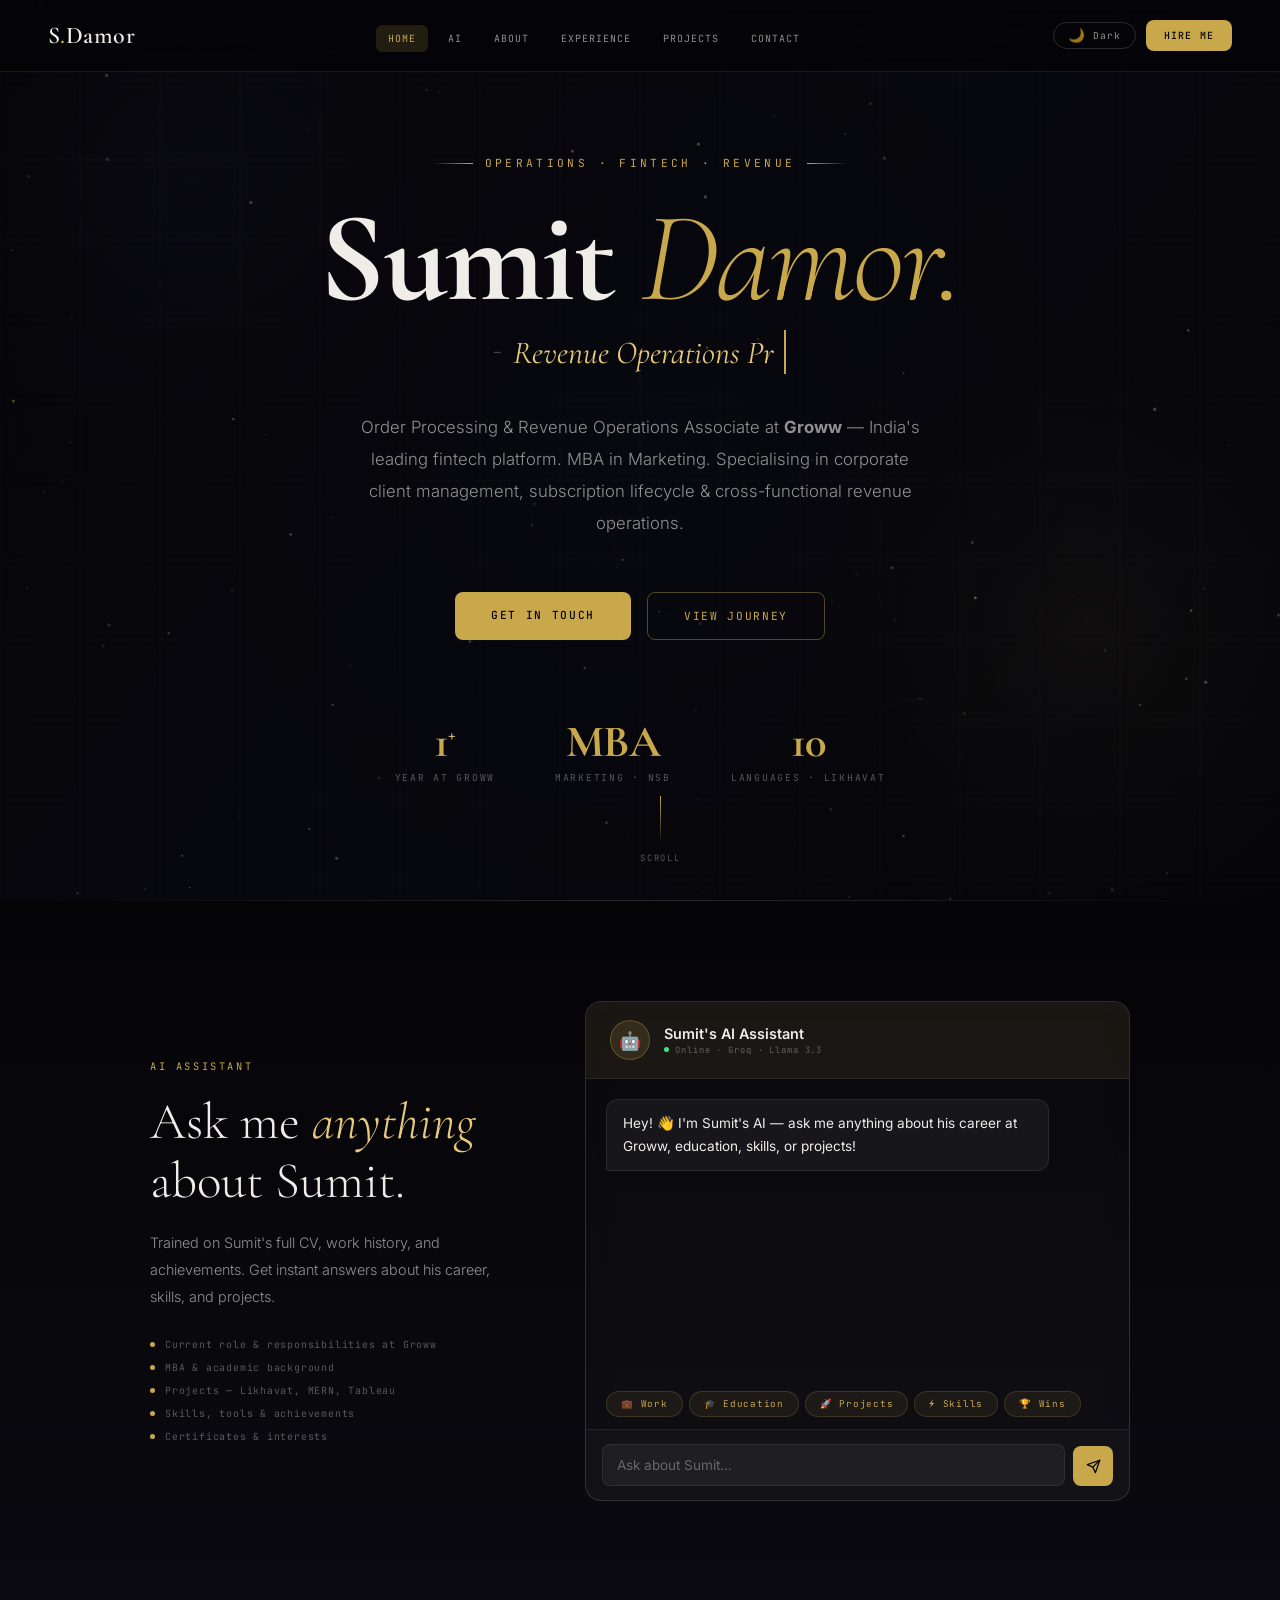
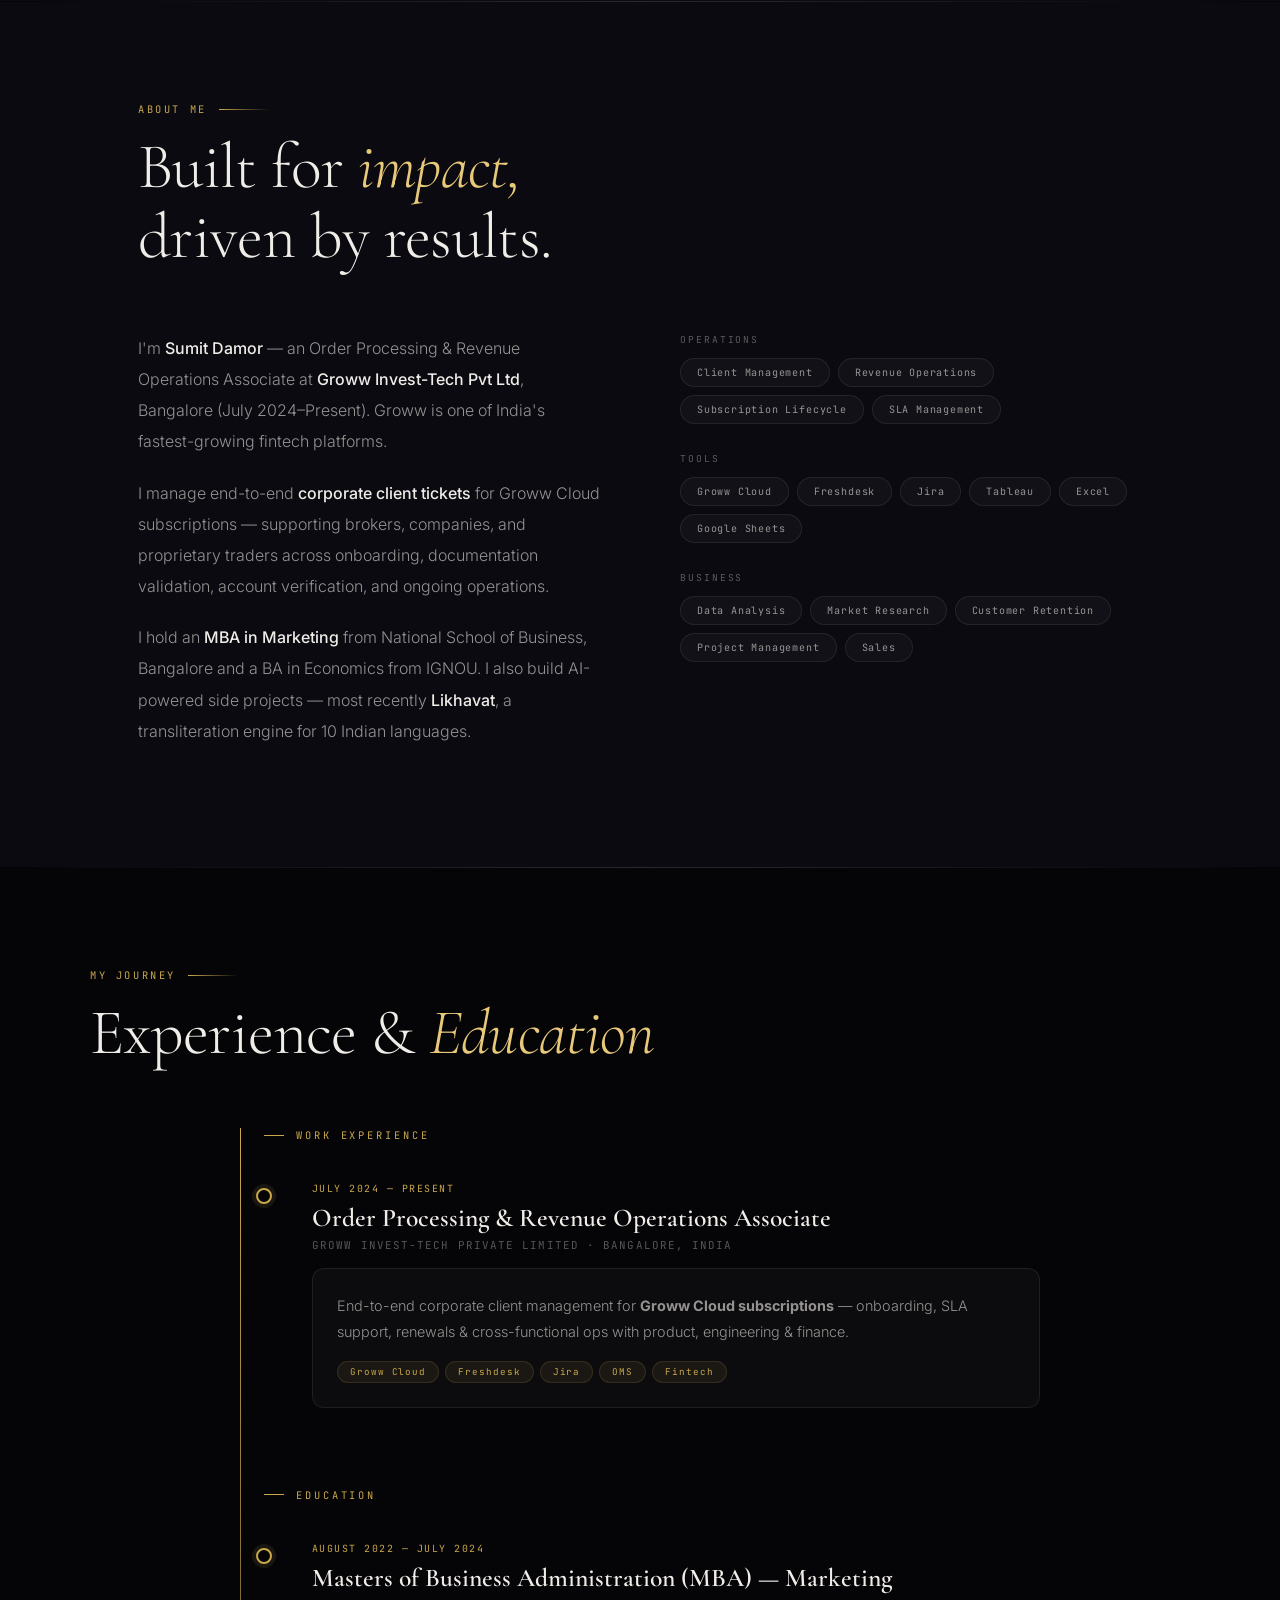
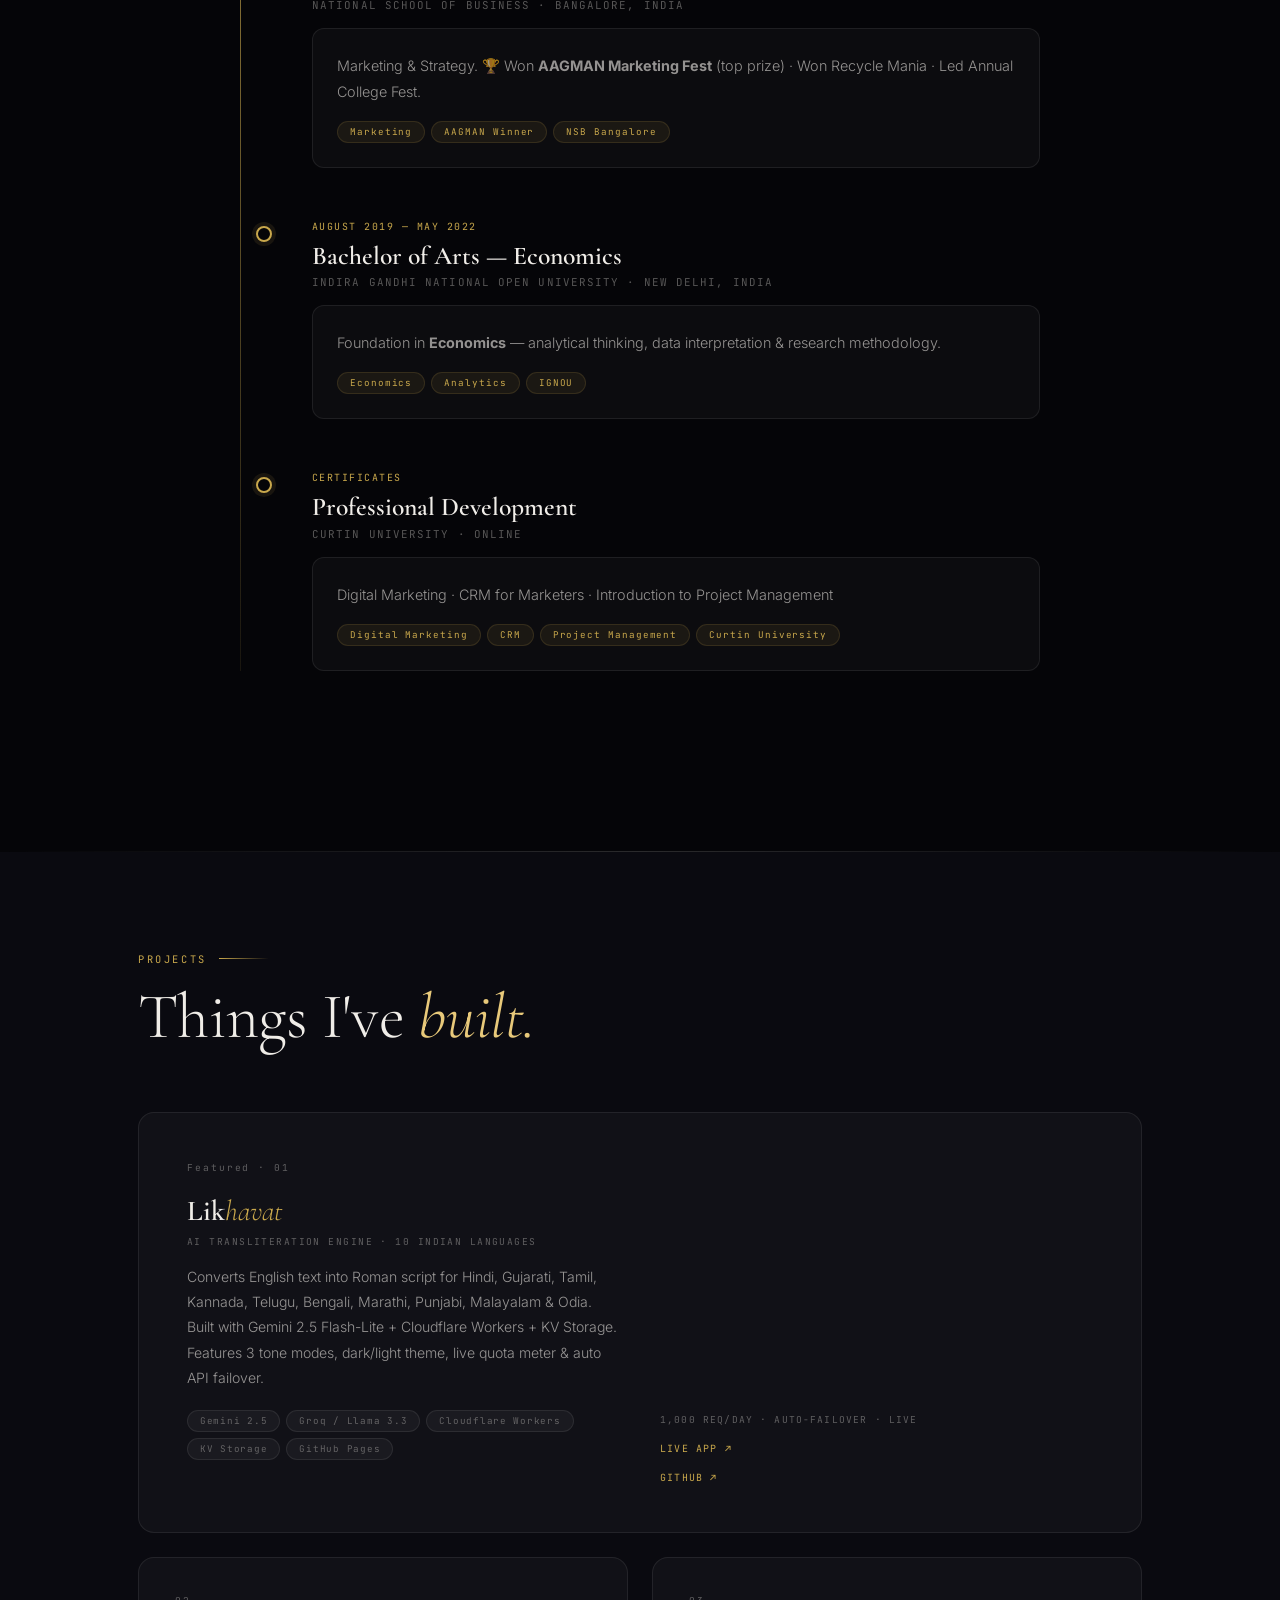
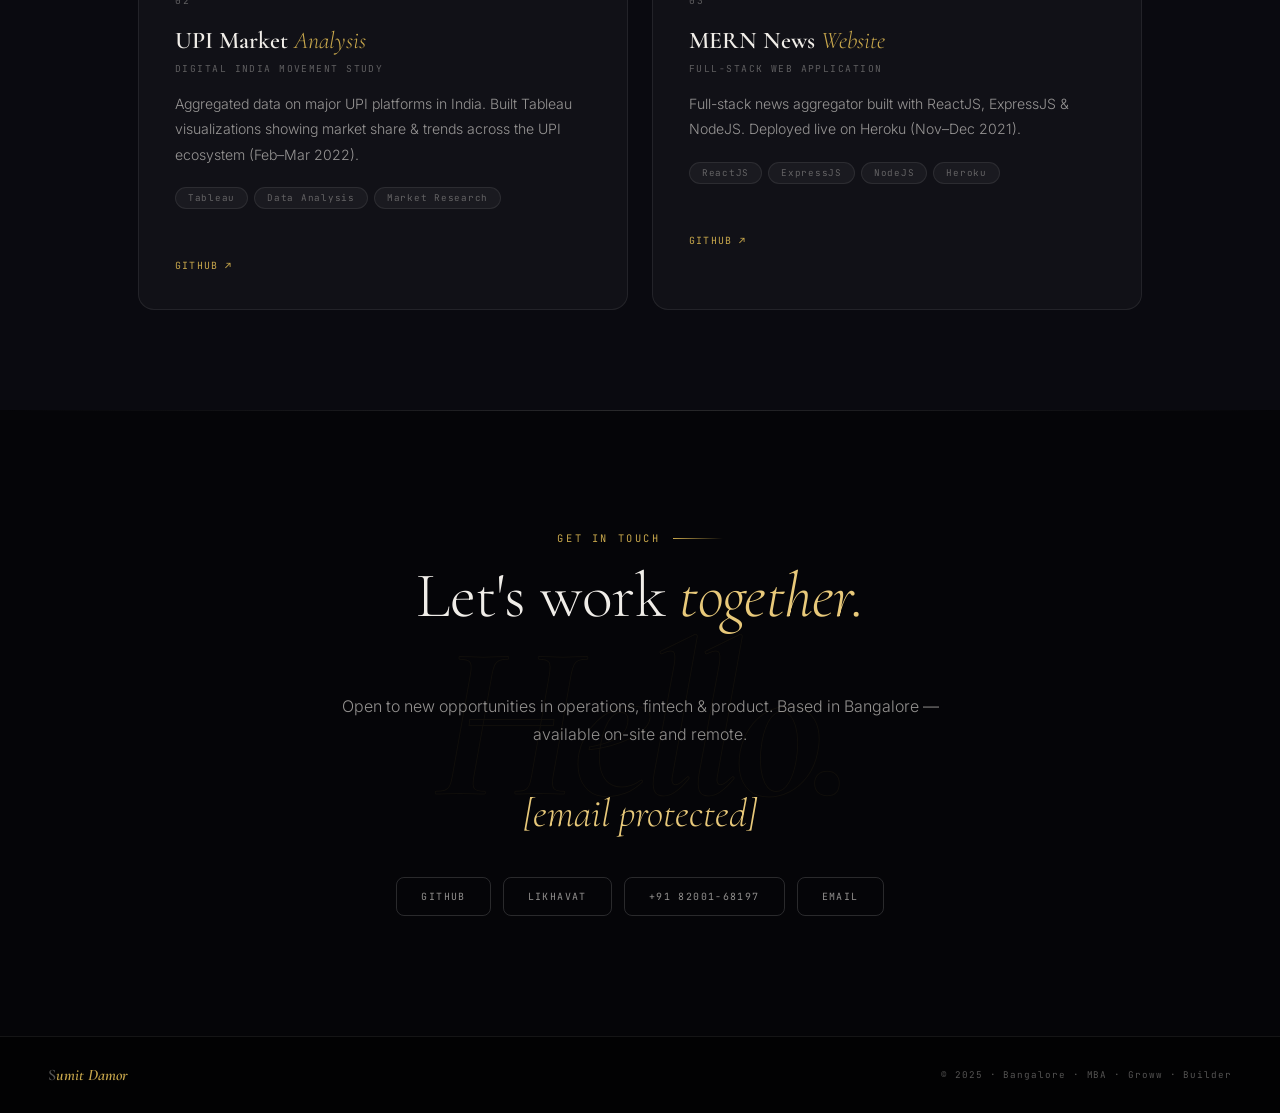
==== commit d8f42343: "Final commit" ====
--- a/index.html
+++ b/index.html
@@ -4,6 +4,7 @@
 <meta charset="UTF-8">
 <meta name="viewport" content="width=device-width, initial-scale=1.0">
 <title>Sumit Damor — Operations & Fintech</title>
+<link rel="icon" type="image/svg+xml" href="data:image/svg+xml,%3Csvg xmlns='http://www.w3.org/2000/svg' viewBox='0 0 32 32'%3E%3Crect width='32' height='32' rx='8' fill='%23050508'/%3E%3Ctext x='50%25' y='72%25' text-anchor='middle' font-family='Georgia%2C serif' font-size='20' font-weight='700' fill='%23c9a84c'%3ES%3C/text%3E%3Ccircle cx='22' cy='10' r='3' fill='%23c9a84c' opacity='0.7'/%3E%3C/svg%3E">
 <link rel="preconnect" href="https://fonts.googleapis.com">
 <link rel="preconnect" href="https://fonts.gstatic.com" crossorigin>
 <link href="https://fonts.googleapis.com/css2?family=Cormorant+Garamond:ital,wght@0,300;0,400;0,600;0,700;1,300;1,400;1,600&family=Inter:wght@300;400;500;600&family=JetBrains+Mono:wght@300;400;500&display=swap" rel="stylesheet">
@@ -28,6 +29,40 @@
   --ff-body:'Inter',sans-serif;
   --ff-mono:'JetBrains Mono',monospace;
 }
+
+/* ═══ LIGHT MODE ═══ */
+body.light{
+  --bg:#f8f5f0;
+  --bg2:#efe9e0;
+  --surface:rgba(0,0,0,0.03);
+  --surface2:rgba(0,0,0,0.06);
+  --border:rgba(0,0,0,0.1);
+  --border2:rgba(0,0,0,0.18);
+  --text:#1a1814;
+  --text-mid:rgba(26,24,20,0.62);
+  --text-dim:rgba(26,24,20,0.38);
+  --gold:#9a6f1e;
+  --gold2:#b8882a;
+  --gold-dim:rgba(154,111,30,0.12);
+  --gold-glow:rgba(154,111,30,0.07);
+}
+body.light #bgCanvas{opacity:0.15}
+body.light nav{background:rgba(248,245,240,0.88)!important;border-bottom-color:rgba(0,0,0,0.1)}
+body.light .tl-card{background:rgba(0,0,0,0.03);border-color:rgba(0,0,0,0.1)}
+body.light .ai-chatbox{background:rgba(0,0,0,0.03);border-color:rgba(0,0,0,0.15)}
+body.light .cmsg.bot .cmsg-bubble{background:rgba(0,0,0,0.05);border-color:rgba(0,0,0,0.1)}
+body.light .cmsg.user .cmsg-bubble{background:rgba(154,111,30,0.15)}
+body.light .chat-ta{background:rgba(0,0,0,0.04);border-color:rgba(0,0,0,0.15);color:var(--text)}
+body.light .chat-input-row{background:rgba(0,0,0,0.03)}
+body.light .proj-card{background:rgba(0,0,0,0.03)}
+body.light .pill{background:rgba(0,0,0,0.04);border-color:rgba(0,0,0,0.12)}
+body.light .chip{background:rgba(154,111,30,0.08);border-color:rgba(154,111,30,0.2)}
+
+/* Theme toggle button */
+.theme-toggle{background:none;border:1px solid var(--border2);border-radius:20px;padding:6px 14px;cursor:pointer;display:flex;align-items:center;gap:7px;font-family:var(--ff-mono);font-size:0.6rem;letter-spacing:0.1em;color:var(--text-mid);transition:all 0.2s}
+.theme-toggle:hover{border-color:var(--gold);color:var(--gold);background:var(--gold-glow)}
+.theme-toggle .t-icon{font-size:0.85rem;line-height:1}
+
 html{scroll-behavior:smooth}
 body{background:var(--bg);color:var(--text);font-family:var(--ff-body);overflow-x:hidden;min-height:100vh}
 
@@ -39,11 +74,30 @@
 .nav-logo{font-family:var(--ff-display);font-size:1.5rem;font-weight:600;color:var(--text);text-decoration:none;letter-spacing:0.02em}
 .nav-logo span{color:var(--gold)}
 .nav-links{display:flex;gap:8px;list-style:none}
-.nav-links a{font-family:var(--ff-mono);font-size:0.65rem;letter-spacing:0.12em;text-transform:uppercase;color:var(--text-mid);text-decoration:none;padding:8px 16px;border-radius:6px;transition:all 0.2s}
+.nav-links a{font-family:var(--ff-mono);font-size:0.62rem;letter-spacing:0.1em;text-transform:uppercase;color:var(--text-mid);text-decoration:none;padding:7px 12px;border-radius:6px;transition:all 0.2s;white-space:nowrap}
 .nav-links a:hover,.nav-links a.active{color:var(--gold);background:var(--gold-dim)}
-.nav-hire{font-family:var(--ff-mono);font-size:0.65rem;letter-spacing:0.12em;text-transform:uppercase;color:var(--bg);background:var(--gold);border:none;border-radius:8px;padding:10px 22px;cursor:pointer;text-decoration:none;transition:all 0.25s;font-weight:500}
+.nav-right{display:flex;align-items:center;gap:10px;flex-shrink:0}
+.nav-hire{font-family:var(--ff-mono);font-size:0.62rem;letter-spacing:0.12em;text-transform:uppercase;color:var(--bg);background:var(--gold);border:none;border-radius:8px;padding:9px 18px;cursor:pointer;text-decoration:none;transition:all 0.25s;font-weight:500;white-space:nowrap}
 .nav-hire:hover{background:var(--gold2);transform:translateY(-1px);box-shadow:0 8px 24px rgba(201,168,76,0.3)}
-.nav-mobile-btn{display:none;background:none;border:none;color:var(--text);font-size:1.4rem;cursor:pointer;padding:8px}
+/* hamburger */
+.nav-hamburger{display:none;flex-direction:column;justify-content:center;gap:5px;background:none;border:none;cursor:pointer;padding:8px;z-index:201;flex-shrink:0}
+.nav-hamburger span{display:block;width:22px;height:2px;background:var(--text);border-radius:2px;transition:all 0.3s}
+.nav-hamburger.open span:nth-child(1){transform:translateY(7px) rotate(45deg)}
+.nav-hamburger.open span:nth-child(2){opacity:0;transform:scaleX(0)}
+.nav-hamburger.open span:nth-child(3){transform:translateY(-7px) rotate(-45deg)}
+/* drawer overlay */
+.drawer-overlay{display:none;position:fixed;inset:0;background:rgba(0,0,0,0.55);z-index:150;backdrop-filter:blur(4px)}
+.drawer-overlay.open{display:block}
+/* drawer panel */
+.drawer{position:fixed;top:0;right:0;bottom:0;width:270px;background:var(--bg2);border-left:1px solid var(--border2);z-index:200;display:flex;flex-direction:column;padding:84px 28px 36px;gap:4px;transform:translateX(100%);transition:transform 0.35s cubic-bezier(0.4,0,0.2,1)}
+.drawer.open{transform:translateX(0)}
+.drawer a{font-family:var(--ff-mono);font-size:0.72rem;letter-spacing:0.12em;text-transform:uppercase;color:var(--text-mid);text-decoration:none;padding:14px 16px;border-radius:8px;transition:all 0.2s;border:1px solid transparent;display:block}
+.drawer a:hover,.drawer a.active-d{color:var(--gold);background:var(--gold-dim);border-color:rgba(201,168,76,0.2)}
+.drawer-divider{height:1px;background:var(--border);margin:12px 0}
+.drawer-hire{color:var(--bg)!important;background:var(--gold)!important;border-color:transparent!important;text-align:center;font-weight:600;margin-top:4px}
+.drawer-hire:hover{background:var(--gold2)!important}
+.drawer-theme-btn{display:flex;align-items:center;gap:10px;font-family:var(--ff-mono);font-size:0.7rem;letter-spacing:0.1em;color:var(--text-mid);padding:14px 16px;border-radius:8px;cursor:pointer;border:1px solid var(--border);background:none;width:100%;margin-top:4px;transition:all 0.2s}
+.drawer-theme-btn:hover{color:var(--gold);border-color:rgba(201,168,76,0.3)}
 
 /* ═══ HERO ═══ */
 #home{position:relative;z-index:1;min-height:100vh;display:flex;flex-direction:column;align-items:center;justify-content:center;text-align:center;padding:100px 24px 60px}
@@ -211,6 +265,9 @@
 @media(max-width:900px){
   nav{padding:0 20px}
   .nav-links{display:none}
+  .theme-toggle{display:none}
+  .nav-hamburger{display:flex}
+  .nav-right{gap:4px}
   #home{padding:100px 20px 60px}
   .hero-stats{gap:32px}
   #ai-section{padding:80px 20px}
@@ -233,17 +290,37 @@
 <canvas id="bgCanvas"></canvas>
 
 <!-- NAV -->
+<!-- Drawer overlay -->
+<div class="drawer-overlay" id="drawerOverlay"></div>
+<!-- Mobile drawer -->
+<div class="drawer" id="drawer">
+  <a href="#home" class="drawer-link">Home</a>
+  <a href="#ai-section" class="drawer-link">AI</a>
+  <a href="#about-section" class="drawer-link">About</a>
+  <a href="#timeline-section" class="drawer-link">Experience</a>
+  <a href="#projects-section" class="drawer-link">Projects</a>
+  <a href="#contact-section" class="drawer-link">Contact</a>
+  <div class="drawer-divider"></div>
+  <button class="drawer-theme-btn" id="drawerTheme"><span id="drawerIcon">🌙</span><span id="drawerLabel">Toggle Dark/Light</span></button>
+  <a href="mailto:sumitrd22@nsb.edu.in" class="drawer-hire">Hire Me</a>
+</div>
 <nav id="mainNav">
   <a href="#home" class="nav-logo">S<span>.</span>Damor</a>
   <ul class="nav-links">
     <li><a href="#home">Home</a></li>
     <li><a href="#ai-section">AI</a></li>
     <li><a href="#about-section">About</a></li>
-    <li><a href="#timeline-section">Journey</a></li>
+    <li><a href="#timeline-section">Experience</a></li>
     <li><a href="#projects-section">Projects</a></li>
     <li><a href="#contact-section">Contact</a></li>
   </ul>
-  <a href="mailto:sumitrd22@nsb.edu.in" class="nav-hire">Hire Me</a>
+  <div class="nav-right">
+    <button class="theme-toggle" id="themeToggle" aria-label="Toggle theme"><span class="t-icon">🌙</span><span class="t-label">Dark</span></button>
+    <a href="mailto:sumitrd22@nsb.edu.in" class="nav-hire">Hire Me</a>
+    <button class="nav-hamburger" id="navHamburger" aria-label="Menu">
+      <span></span><span></span><span></span>
+    </button>
+  </div>
 </nav>
 
 <!-- ═══ HERO ═══ -->
@@ -290,7 +367,7 @@
           <div class="chat-head-av">🤖</div>
           <div>
             <div class="chat-head-name">Sumit's AI Assistant</div>
-            <div class="chat-head-status"><div class="status-dot"></div>Online · Powered by Groq</div>
+            <div class="chat-head-status" id="chatStatus"><div class="status-dot"></div><span id="chatApiLabel">Online · Groq · Llama 3.3</span></div>
           </div>
         </div>
         <div class="chat-msgs" id="chatMsgs">
@@ -365,11 +442,9 @@
           <div class="tl-role">Order Processing &amp; Revenue Operations Associate</div>
           <div class="tl-company">Groww Invest-Tech Private Limited · Bangalore, India</div>
           <div class="tl-card">
-            <p>Manages end-to-end corporate client tickets for <strong>Groww Cloud subscriptions</strong> — supporting brokers, companies, and proprietary traders across onboarding, activation, and ongoing operations.</p>
-            <p>Primary support contact resolving execution issues, system errors, and connectivity problems within SLA. Monitors subscription usage, renewals, and cancellations while maintaining dashboards.</p>
-            <p>Collaborates cross-functionally with product, engineering, and finance teams to improve operational workflows and client experience.</p>
+            <p>End-to-end corporate client management for <strong>Groww Cloud subscriptions</strong> — onboarding, SLA support, renewals &amp; cross-functional ops with product, engineering &amp; finance.</p>
             <div class="tl-tags">
-              <span class="tl-tag">Groww Cloud</span><span class="tl-tag">Freshdesk</span><span class="tl-tag">Jira</span><span class="tl-tag">Google Sheets</span><span class="tl-tag">OMS</span><span class="tl-tag">Fintech</span>
+              <span class="tl-tag">Groww Cloud</span><span class="tl-tag">Freshdesk</span><span class="tl-tag">Jira</span><span class="tl-tag">OMS</span><span class="tl-tag">Fintech</span>
             </div>
           </div>
         </div>
@@ -385,8 +460,8 @@
           <div class="tl-role">Masters of Business Administration (MBA) — Marketing</div>
           <div class="tl-company">National School of Business · Bangalore, India</div>
           <div class="tl-card">
-            <p>Specialised in <strong>Marketing &amp; Business Strategy</strong>. Won AAGMAN Marketing Fest — top prize among all participants. Led the Annual College Fest team end-to-end. Won Recycle Mania product design competition.</p>
-            <div class="tl-tags"><span class="tl-tag">Marketing</span><span class="tl-tag">Strategy</span><span class="tl-tag">AAGMAN Winner</span><span class="tl-tag">NSB Bangalore</span></div>
+            <p>Marketing &amp; Strategy. 🏆 Won <strong>AAGMAN Marketing Fest</strong> (top prize) · Won Recycle Mania · Led Annual College Fest.</p>
+            <div class="tl-tags"><span class="tl-tag">Marketing</span><span class="tl-tag">AAGMAN Winner</span><span class="tl-tag">NSB Bangalore</span></div>
           </div>
         </div>
 
@@ -396,8 +471,8 @@
           <div class="tl-role">Bachelor of Arts — Economics</div>
           <div class="tl-company">Indira Gandhi National Open University · New Delhi, India</div>
           <div class="tl-card">
-            <p>Undergraduate studies in <strong>Economics</strong> — developed analytical thinking, data interpretation, and research skills that underpin my approach to business and operations problems today.</p>
-            <div class="tl-tags"><span class="tl-tag">Economics</span><span class="tl-tag">Research</span><span class="tl-tag">Analytics</span><span class="tl-tag">IGNOU</span></div>
+            <p>Foundation in <strong>Economics</strong> — analytical thinking, data interpretation &amp; research methodology.</p>
+            <div class="tl-tags"><span class="tl-tag">Economics</span><span class="tl-tag">Analytics</span><span class="tl-tag">IGNOU</span></div>
           </div>
         </div>
 
@@ -469,12 +544,12 @@
     <div class="sec-label reveal" style="justify-content:center;"><span style="font-family:'JetBrains Mono',monospace;font-size:0.65rem;letter-spacing:0.25em;text-transform:uppercase;color:var(--gold)">Get in Touch</span></div>
     <h2 class="sec-title reveal reveal-delay-1" style="text-align:center">Let's work <em>together.</em></h2>
     <p class="reveal reveal-delay-2" style="font-size:1rem;color:var(--text-mid);line-height:1.8;font-weight:300">Open to new opportunities in operations, fintech &amp; product. Based in Bangalore — available on-site and remote.</p>
-    <a href="mailto:sumitrd22@nsb.edu.in" class="contact-email-link reveal reveal-delay-3">sumitrd22@nsb.edu.in</a>
+    <a href="/cdn-cgi/l/email-protection#057670686c7177613737456b76672b6061702b6c6b" class="contact-email-link reveal reveal-delay-3"><span class="__cf_email__" data-cfemail="fd8e889094898f99cfcfbd938e9fd3989988d39493">[email&#160;protected]</span></a>
     <div class="contact-links reveal reveal-delay-4">
       <a href="https://github.com/damorsumit2000-lab" class="clink" target="_blank">GitHub</a>
       <a href="https://damorsumit2000-lab.github.io/english-to-roman-translator/" class="clink" target="_blank">Likhavat</a>
       <a href="tel:+918200168197" class="clink">+91 82001-68197</a>
-      <a href="mailto:sumitrd22@nsb.edu.in" class="clink">Email</a>
+      <a href="/cdn-cgi/l/email-protection#1f6c6a72766b6d7b2d2d5f716c7d317a7b6a317671" class="clink">Email</a>
     </div>
   </div>
 </section>
@@ -485,7 +560,22 @@
   <div class="footer-copy">© 2025 · Bangalore · MBA · Groww · Builder</div>
 </footer>
 
-<script>
+<script data-cfasync="false" src="/cdn-cgi/scripts/5c5dd728/cloudflare-static/email-decode.min.js">
+// ═══ DARK / LIGHT THEME TOGGLE ═══
+const themeBtn = document.getElementById('themeToggle');
+const tIcon = themeBtn.querySelector('.t-icon');
+const tLabel = themeBtn.querySelector('.t-label');
+if(localStorage.getItem('theme')==='light'){
+  document.body.classList.add('light');
+  tIcon.textContent='☀️'; tLabel.textContent='Light';
+}
+themeBtn.addEventListener('click',()=>{
+  const isLight = document.body.classList.toggle('light');
+  tIcon.textContent = isLight ? '☀️' : '🌙';
+  tLabel.textContent = isLight ? 'Light' : 'Dark';
+  localStorage.setItem('theme', isLight ? 'light' : 'dark');
+});
+</script><script>
 // ═══ ANIMATED BACKGROUND ═══
 const canvas = document.getElementById('bgCanvas');
 const ctx = canvas.getContext('2d');
@@ -646,6 +736,15 @@
   try{
     const r=await fetch(WORKER,{method:'POST',headers:{'Content-Type':'application/json'},body:JSON.stringify({message:text})});
     const d=await r.json();hideTyping();
+    // Update API label in chat header
+    if(d.api){
+      const apiLabel=document.getElementById('chatApiLabel');
+      if(apiLabel){
+        if(d.api==='groq') apiLabel.textContent='Online · Groq · Llama 3.3';
+        else if(d.api==='gemini') apiLabel.textContent='Online · Gemini 2.0 Flash';
+        else apiLabel.textContent='Online · AI';
+      }
+    }
     addMsg('bot',fmt(d.reply||'No response. Email sumitrd22@nsb.edu.in'));
   }catch{hideTyping();addMsg('bot','Connection error! Try <strong>sumitrd22@nsb.edu.in</strong>')}
   finally{chatBusy=false;chatSend.disabled=false;chatInput.focus()}
@@ -659,6 +758,40 @@
   sections.forEach(s=>{if(window.scrollY>=s.offsetTop-120)cur=s.id});
   navLinks.forEach(a=>{a.classList.toggle('active',a.getAttribute('href')==='#'+cur)});
 });
+
+// ═══ DARK / LIGHT THEME TOGGLE ═══
+// Theme helpers
+function applyTheme(light){
+  document.body.classList.toggle('light',light);
+  const ni=document.getElementById('themeToggle').querySelector('.t-icon');
+  const nl=document.getElementById('themeToggle').querySelector('.t-label');
+  const di=document.getElementById('drawerIcon');
+  const dl=document.getElementById('drawerLabel');
+  if(ni){ni.textContent=light?'☀️':'🌙'}
+  if(nl){nl.textContent=light?'Light':'Dark'}
+  if(di){di.textContent=light?'☀️':'🌙'}
+  if(dl){dl.textContent=light?'Light Mode':'Dark Mode'}
+  localStorage.setItem('theme',light?'light':'dark');
+}
+const savedTheme=localStorage.getItem('theme');
+if(savedTheme==='light') applyTheme(true);
+
+document.getElementById('themeToggle').addEventListener('click',()=>{
+  applyTheme(!document.body.classList.contains('light'));
+});
+document.getElementById('drawerTheme').addEventListener('click',()=>{
+  applyTheme(!document.body.classList.contains('light'));
+});
+
+// Drawer logic
+const hamburger=document.getElementById('navHamburger');
+const drawer=document.getElementById('drawer');
+const overlay=document.getElementById('drawerOverlay');
+function openDrawer(){hamburger.classList.add('open');drawer.classList.add('open');overlay.classList.add('open');document.body.style.overflow='hidden'}
+function closeDrawer(){hamburger.classList.remove('open');drawer.classList.remove('open');overlay.classList.remove('open');document.body.style.overflow=''}
+hamburger.addEventListener('click',()=>drawer.classList.contains('open')?closeDrawer():openDrawer());
+overlay.addEventListener('click',closeDrawer);
+drawer.querySelectorAll('a').forEach(a=>a.addEventListener('click',closeDrawer));
 </script>
 </body>
 </html>
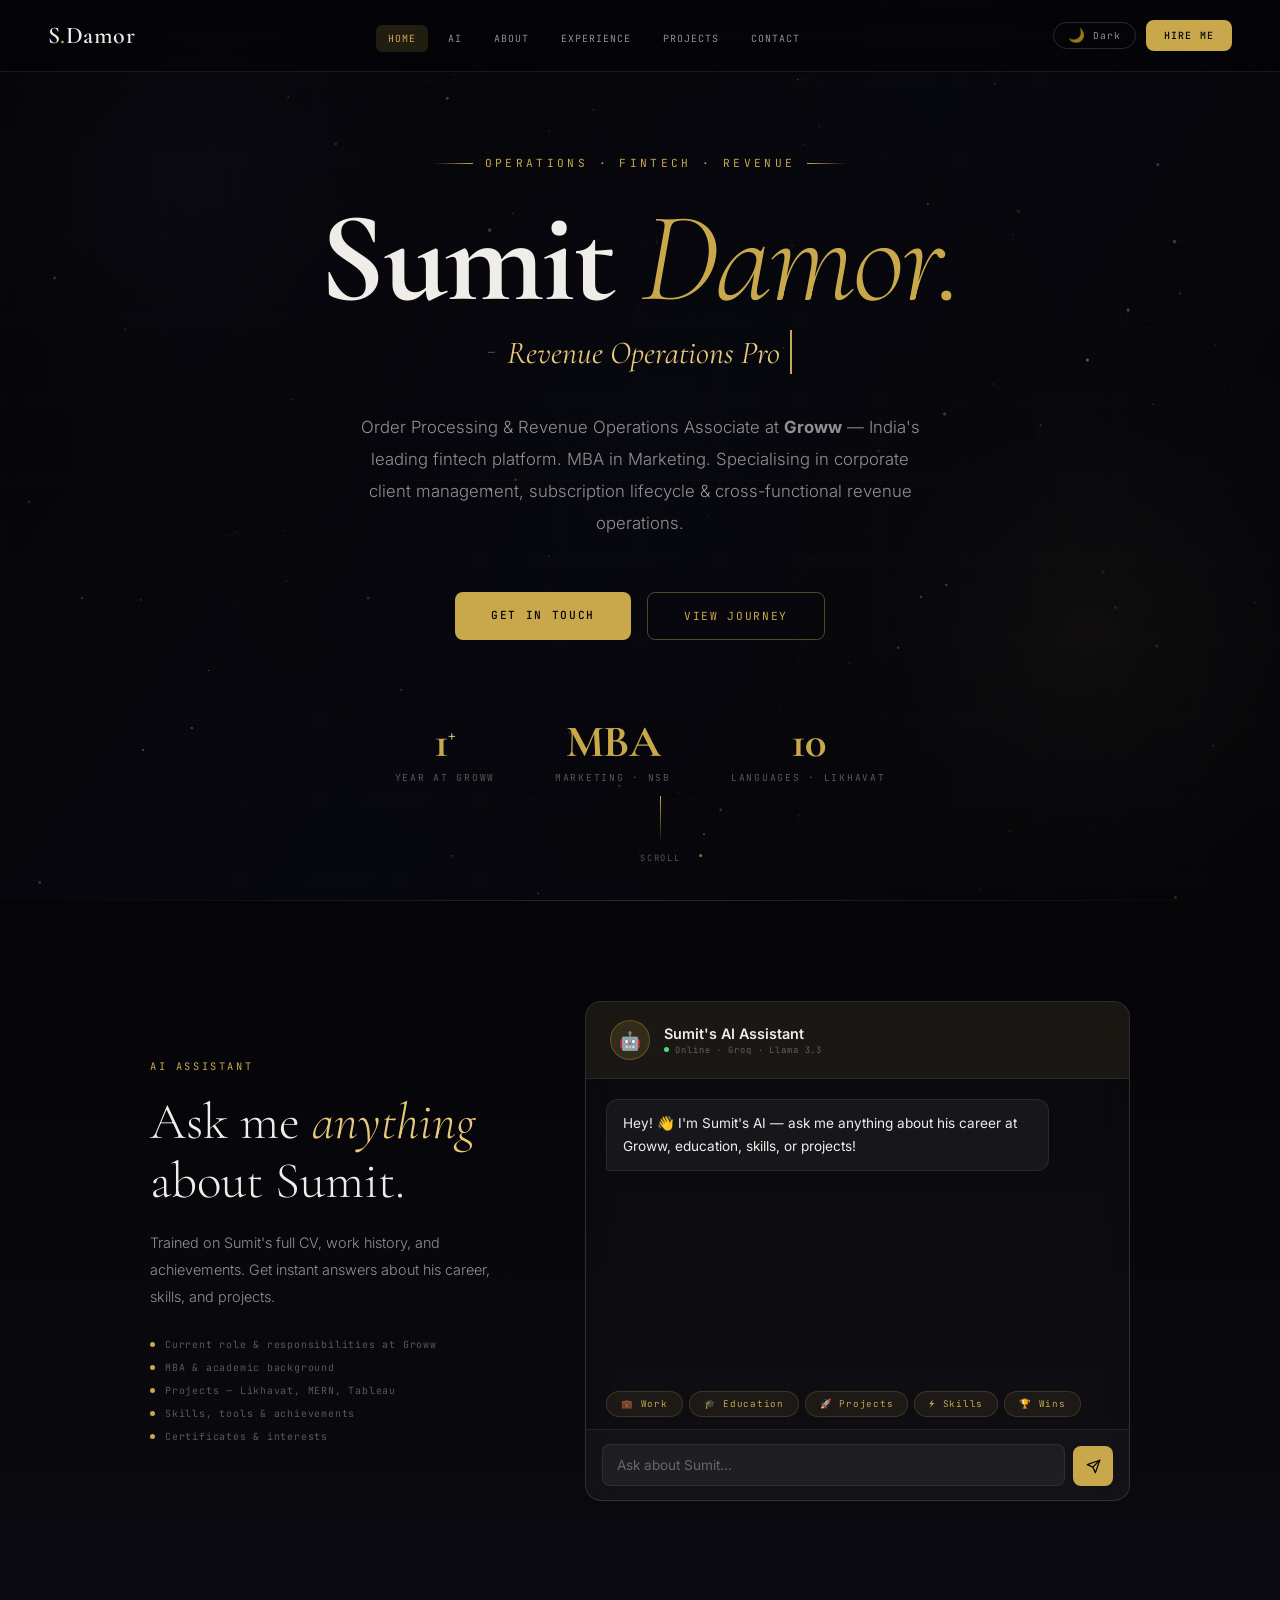
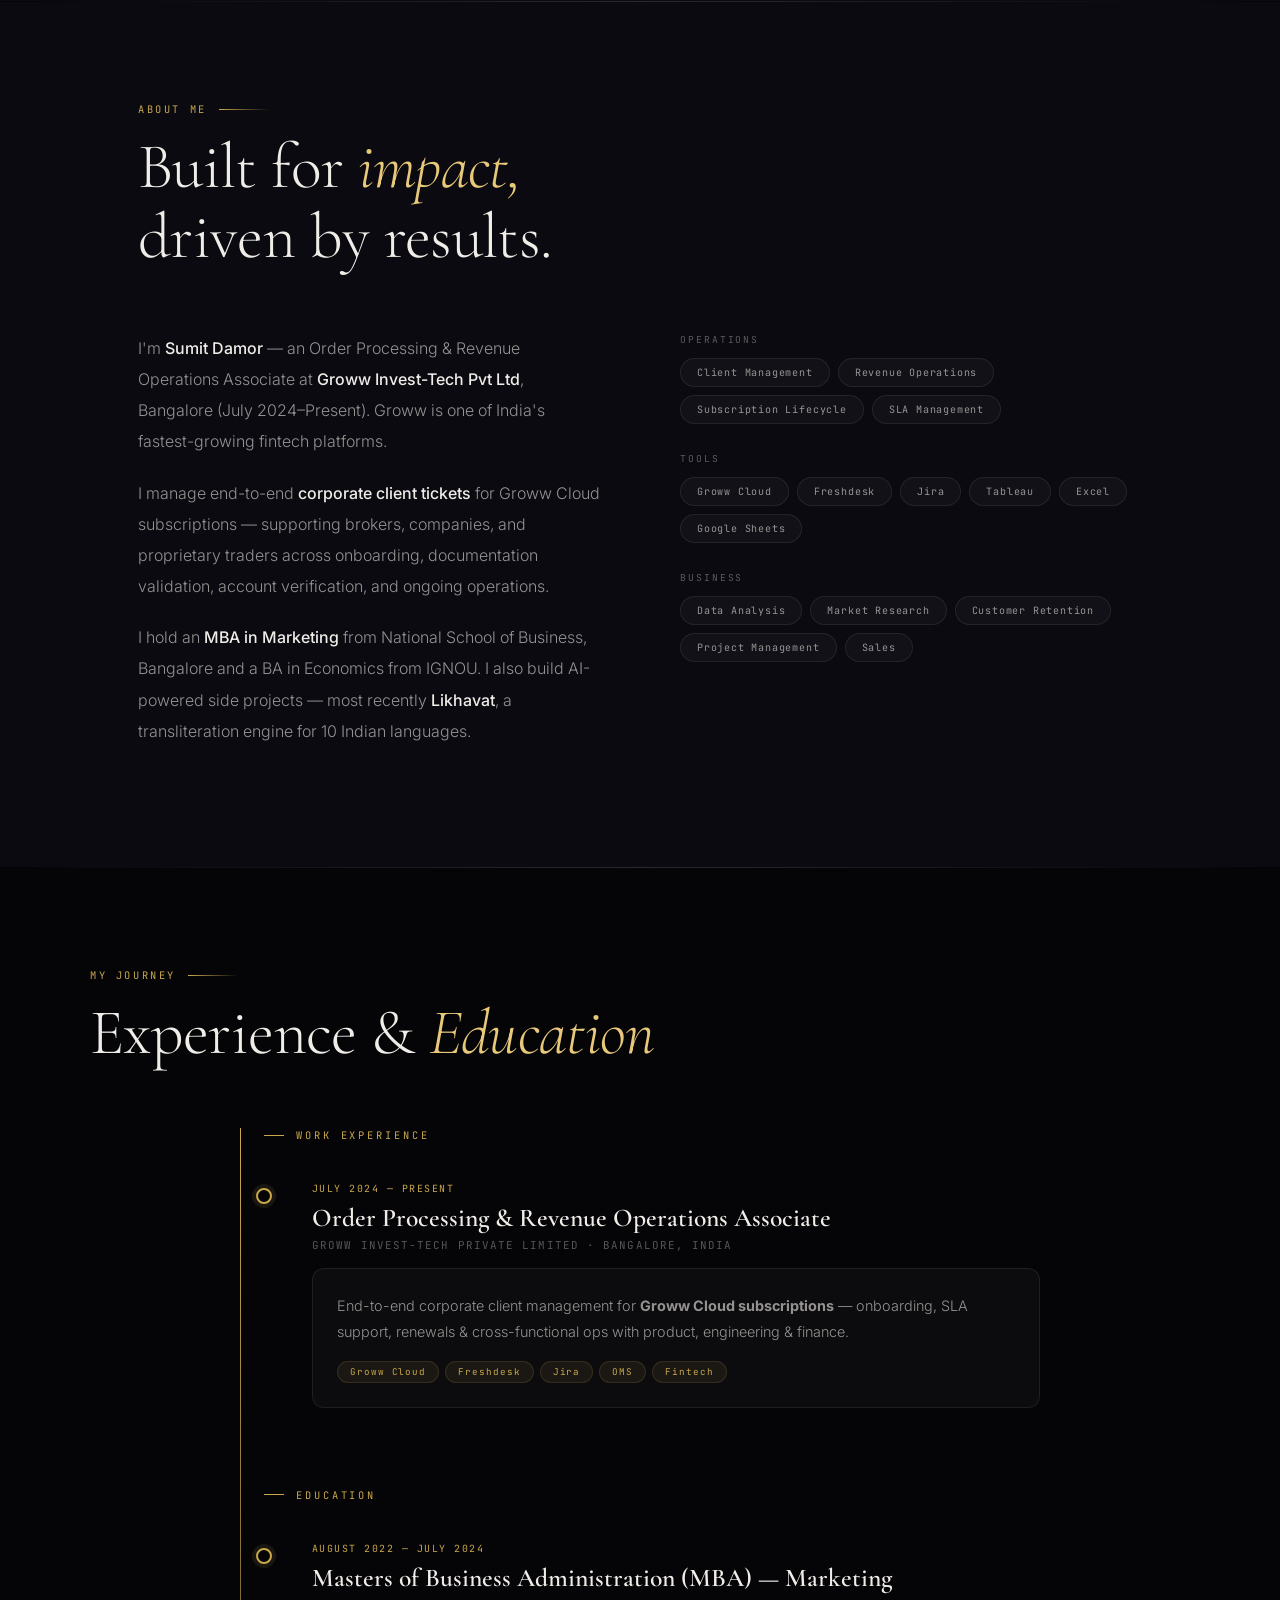
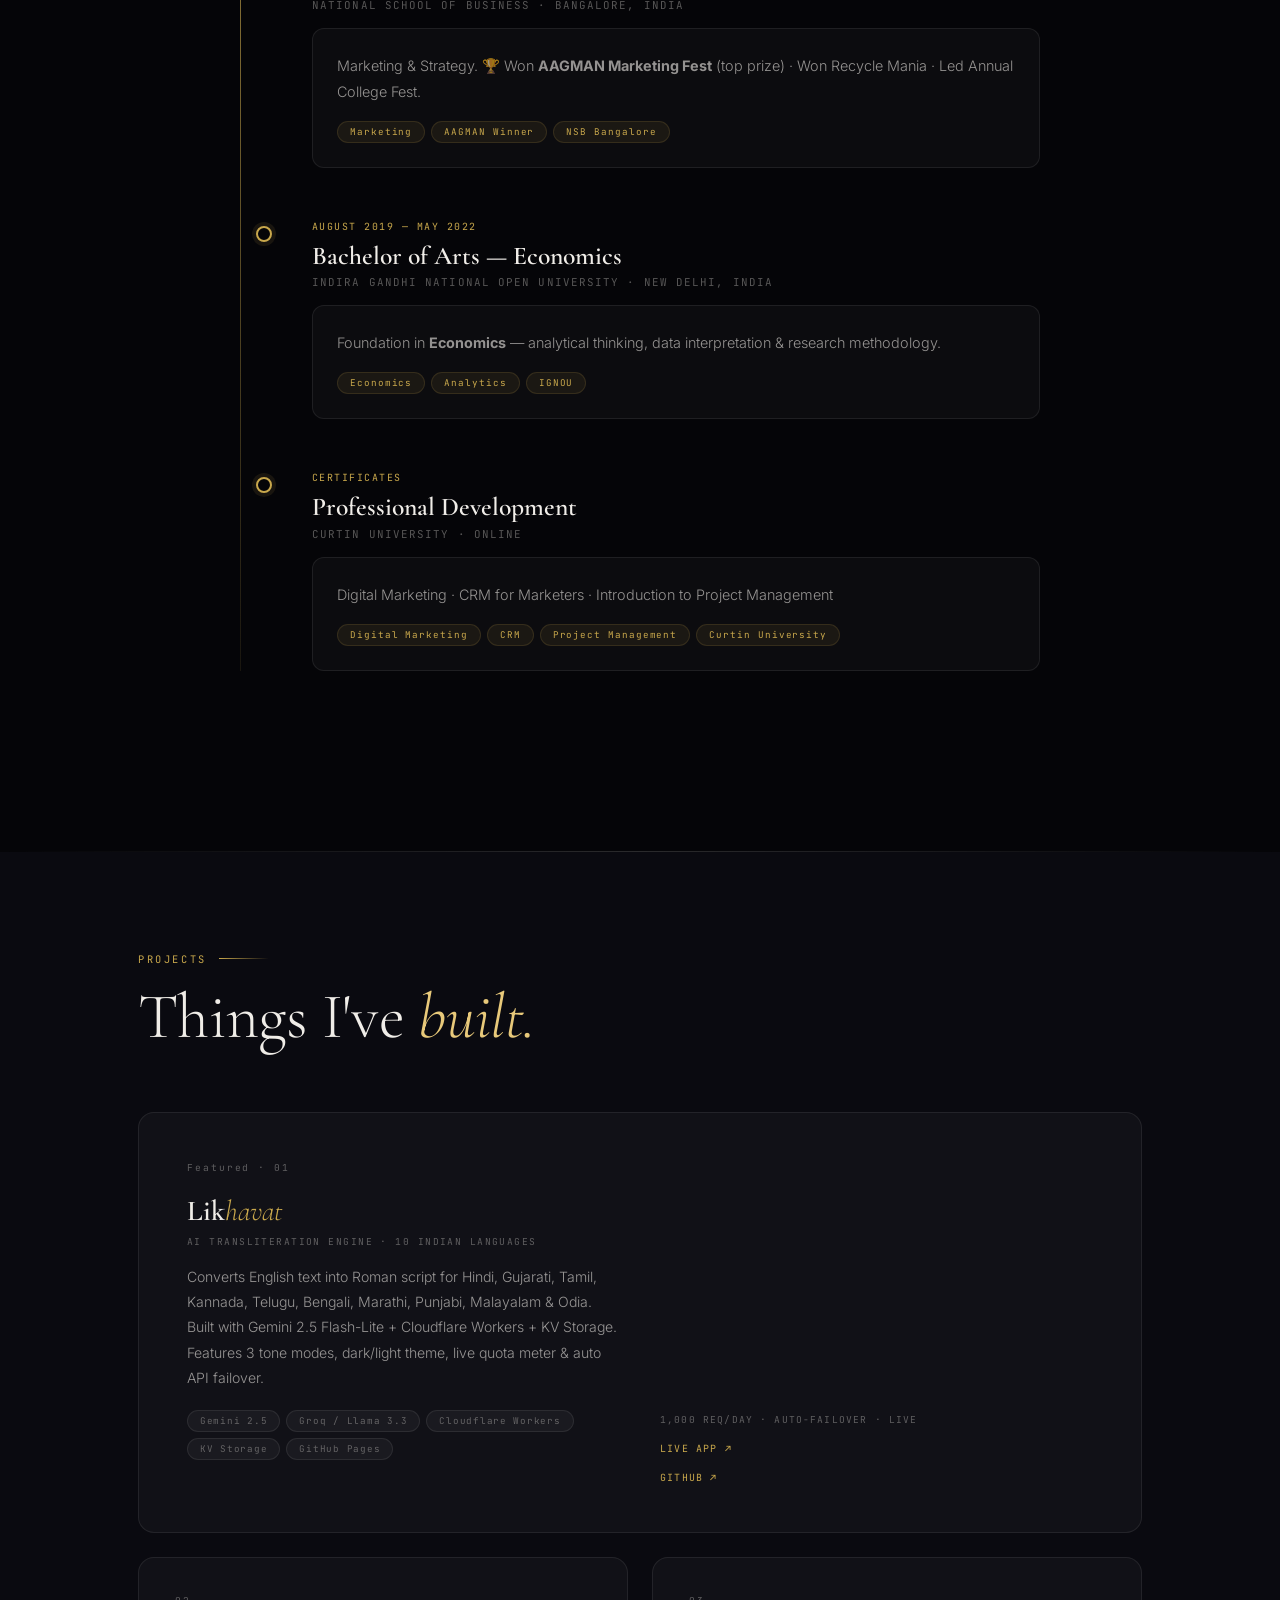
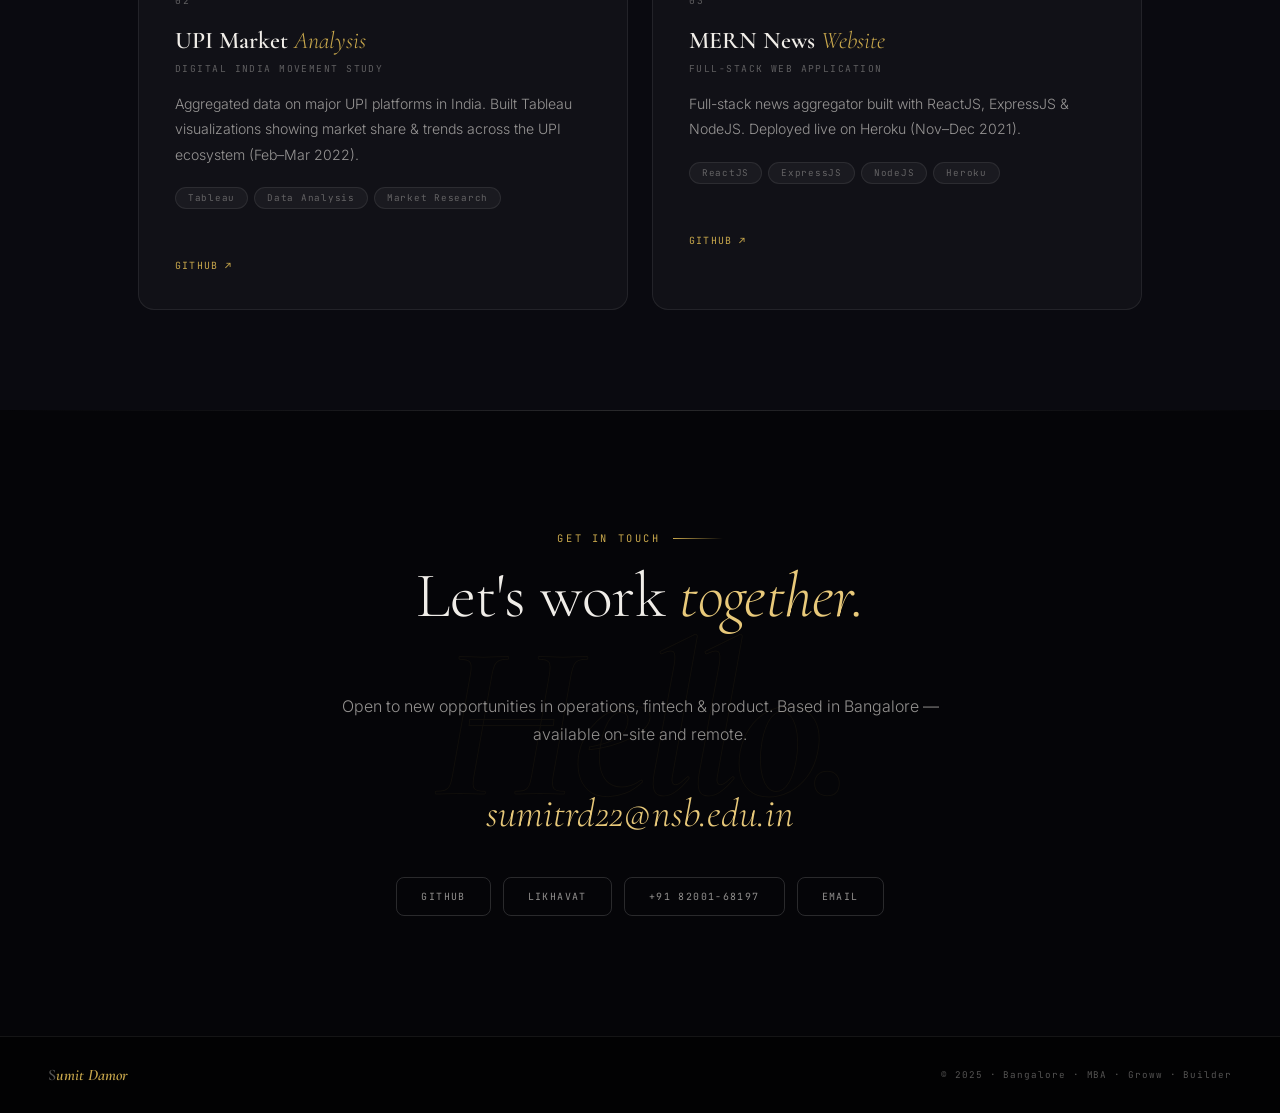
==== commit f8500411: "Update print statement from 'Hello' to 'Goodbye' - final commit" ====
--- a/index.html
+++ b/index.html
@@ -30,21 +30,12 @@
   --ff-mono:'JetBrains Mono',monospace;
 }
 
-/* ═══ LIGHT MODE ═══ */
+/* LIGHT MODE */
 body.light{
-  --bg:#f8f5f0;
-  --bg2:#efe9e0;
-  --surface:rgba(0,0,0,0.03);
-  --surface2:rgba(0,0,0,0.06);
-  --border:rgba(0,0,0,0.1);
-  --border2:rgba(0,0,0,0.18);
-  --text:#1a1814;
-  --text-mid:rgba(26,24,20,0.62);
-  --text-dim:rgba(26,24,20,0.38);
-  --gold:#9a6f1e;
-  --gold2:#b8882a;
-  --gold-dim:rgba(154,111,30,0.12);
-  --gold-glow:rgba(154,111,30,0.07);
+  --bg:#f8f5f0;--bg2:#efe9e0;--surface:rgba(0,0,0,0.03);--surface2:rgba(0,0,0,0.06);
+  --border:rgba(0,0,0,0.1);--border2:rgba(0,0,0,0.18);--text:#1a1814;
+  --text-mid:rgba(26,24,20,0.62);--text-dim:rgba(26,24,20,0.38);
+  --gold:#9a6f1e;--gold2:#b8882a;--gold-dim:rgba(154,111,30,0.12);--gold-glow:rgba(154,111,30,0.07);
 }
 body.light #bgCanvas{opacity:0.15}
 body.light nav{background:rgba(248,245,240,0.88)!important;border-bottom-color:rgba(0,0,0,0.1)}
@@ -58,7 +49,6 @@
 body.light .pill{background:rgba(0,0,0,0.04);border-color:rgba(0,0,0,0.12)}
 body.light .chip{background:rgba(154,111,30,0.08);border-color:rgba(154,111,30,0.2)}
 
-/* Theme toggle button */
 .theme-toggle{background:none;border:1px solid var(--border2);border-radius:20px;padding:6px 14px;cursor:pointer;display:flex;align-items:center;gap:7px;font-family:var(--ff-mono);font-size:0.6rem;letter-spacing:0.1em;color:var(--text-mid);transition:all 0.2s}
 .theme-toggle:hover{border-color:var(--gold);color:var(--gold);background:var(--gold-glow)}
 .theme-toggle .t-icon{font-size:0.85rem;line-height:1}
@@ -66,10 +56,9 @@
 html{scroll-behavior:smooth}
 body{background:var(--bg);color:var(--text);font-family:var(--ff-body);overflow-x:hidden;min-height:100vh}
 
-/* ═══ CANVAS BG ═══ */
 #bgCanvas{position:fixed;inset:0;z-index:0;pointer-events:none}
 
-/* ═══ NAV ═══ */
+/* NAV */
 nav{position:fixed;top:0;left:0;right:0;z-index:100;padding:0 48px;height:72px;display:flex;align-items:center;justify-content:space-between;backdrop-filter:blur(20px);background:rgba(5,5,8,0.7);border-bottom:1px solid var(--border);transition:all 0.4s}
 .nav-logo{font-family:var(--ff-display);font-size:1.5rem;font-weight:600;color:var(--text);text-decoration:none;letter-spacing:0.02em}
 .nav-logo span{color:var(--gold)}
@@ -79,27 +68,24 @@
 .nav-right{display:flex;align-items:center;gap:10px;flex-shrink:0}
 .nav-hire{font-family:var(--ff-mono);font-size:0.62rem;letter-spacing:0.12em;text-transform:uppercase;color:var(--bg);background:var(--gold);border:none;border-radius:8px;padding:9px 18px;cursor:pointer;text-decoration:none;transition:all 0.25s;font-weight:500;white-space:nowrap}
 .nav-hire:hover{background:var(--gold2);transform:translateY(-1px);box-shadow:0 8px 24px rgba(201,168,76,0.3)}
-/* hamburger */
 .nav-hamburger{display:none;flex-direction:column;justify-content:center;gap:5px;background:none;border:none;cursor:pointer;padding:8px;z-index:201;flex-shrink:0}
 .nav-hamburger span{display:block;width:22px;height:2px;background:var(--text);border-radius:2px;transition:all 0.3s}
 .nav-hamburger.open span:nth-child(1){transform:translateY(7px) rotate(45deg)}
 .nav-hamburger.open span:nth-child(2){opacity:0;transform:scaleX(0)}
 .nav-hamburger.open span:nth-child(3){transform:translateY(-7px) rotate(-45deg)}
-/* drawer overlay */
 .drawer-overlay{display:none;position:fixed;inset:0;background:rgba(0,0,0,0.55);z-index:150;backdrop-filter:blur(4px)}
 .drawer-overlay.open{display:block}
-/* drawer panel */
 .drawer{position:fixed;top:0;right:0;bottom:0;width:270px;background:var(--bg2);border-left:1px solid var(--border2);z-index:200;display:flex;flex-direction:column;padding:84px 28px 36px;gap:4px;transform:translateX(100%);transition:transform 0.35s cubic-bezier(0.4,0,0.2,1)}
 .drawer.open{transform:translateX(0)}
 .drawer a{font-family:var(--ff-mono);font-size:0.72rem;letter-spacing:0.12em;text-transform:uppercase;color:var(--text-mid);text-decoration:none;padding:14px 16px;border-radius:8px;transition:all 0.2s;border:1px solid transparent;display:block}
-.drawer a:hover,.drawer a.active-d{color:var(--gold);background:var(--gold-dim);border-color:rgba(201,168,76,0.2)}
+.drawer a:hover{color:var(--gold);background:var(--gold-dim);border-color:rgba(201,168,76,0.2)}
 .drawer-divider{height:1px;background:var(--border);margin:12px 0}
 .drawer-hire{color:var(--bg)!important;background:var(--gold)!important;border-color:transparent!important;text-align:center;font-weight:600;margin-top:4px}
 .drawer-hire:hover{background:var(--gold2)!important}
 .drawer-theme-btn{display:flex;align-items:center;gap:10px;font-family:var(--ff-mono);font-size:0.7rem;letter-spacing:0.1em;color:var(--text-mid);padding:14px 16px;border-radius:8px;cursor:pointer;border:1px solid var(--border);background:none;width:100%;margin-top:4px;transition:all 0.2s}
 .drawer-theme-btn:hover{color:var(--gold);border-color:rgba(201,168,76,0.3)}
 
-/* ═══ HERO ═══ */
+/* HERO */
 #home{position:relative;z-index:1;min-height:100vh;display:flex;flex-direction:column;align-items:center;justify-content:center;text-align:center;padding:100px 24px 60px}
 .hero-eyebrow{font-family:var(--ff-mono);font-size:0.7rem;letter-spacing:0.3em;text-transform:uppercase;color:var(--gold);margin-bottom:28px;display:flex;align-items:center;justify-content:center;gap:12px;opacity:0;animation:fadeUp 0.8s ease 0.2s forwards}
 .hero-eyebrow::before,.hero-eyebrow::after{content:'';width:40px;height:1px;background:linear-gradient(90deg,transparent,var(--gold))}
@@ -128,7 +114,7 @@
 .scroll-label{font-family:var(--ff-mono);font-size:0.55rem;letter-spacing:0.2em;text-transform:uppercase;color:var(--text-dim)}
 @keyframes scrollPulse{0%,100%{opacity:0.4;transform:scaleY(0.8)}50%{opacity:1;transform:scaleY(1)}}
 
-/* ═══ AI CHAT (after hero) ═══ */
+/* AI CHAT */
 #ai-section{position:relative;z-index:1;padding:100px 48px;background:linear-gradient(180deg,var(--bg) 0%,var(--bg2) 100%)}
 .ai-wrap{max-width:980px;margin:0 auto;display:grid;grid-template-columns:1fr 1.5fr;gap:72px;align-items:center}
 .ai-left-label{font-family:var(--ff-mono);font-size:0.65rem;letter-spacing:0.25em;text-transform:uppercase;color:var(--gold);margin-bottom:20px}
@@ -138,8 +124,6 @@
 .ai-caps{display:flex;flex-direction:column;gap:10px}
 .ai-cap{display:flex;align-items:center;gap:10px;font-family:var(--ff-mono);font-size:0.62rem;color:var(--text-dim);letter-spacing:0.08em}
 .ai-cap-dot{width:5px;height:5px;border-radius:50%;background:var(--gold);flex-shrink:0}
-
-/* Chat box */
 .ai-chatbox{background:rgba(255,255,255,0.02);border:1px solid var(--border2);border-radius:16px;overflow:hidden;display:flex;flex-direction:column;height:500px;backdrop-filter:blur(10px)}
 .chat-head{background:rgba(201,168,76,0.08);border-bottom:1px solid var(--border);padding:18px 24px;display:flex;align-items:center;gap:14px}
 .chat-head-av{width:40px;height:40px;background:var(--gold-dim);border:1px solid rgba(201,168,76,0.3);border-radius:50%;display:flex;align-items:center;justify-content:center;font-size:1.1rem}
@@ -152,15 +136,13 @@
 .chat-msgs::-webkit-scrollbar-thumb{background:var(--border2);border-radius:2px}
 .cmsg{max-width:88%;animation:msgIn 0.3s ease}
 @keyframes msgIn{from{opacity:0;transform:translateY(8px)}to{opacity:1;transform:translateY(0)}}
-.cmsg.bot{align-self:flex-start}
-.cmsg.user{align-self:flex-end}
+.cmsg.bot{align-self:flex-start}.cmsg.user{align-self:flex-end}
 .cmsg-bubble{padding:12px 16px;border-radius:12px;font-size:0.85rem;line-height:1.7}
 .cmsg.bot .cmsg-bubble{background:rgba(255,255,255,0.05);border:1px solid var(--border);color:var(--text);border-bottom-left-radius:3px}
 .cmsg.user .cmsg-bubble{background:var(--gold-dim);border:1px solid rgba(201,168,76,0.25);color:var(--text);border-bottom-right-radius:3px}
 .chat-typing .cmsg-bubble{display:flex;align-items:center;gap:5px;padding:14px 18px}
 .tdot{width:6px;height:6px;border-radius:50%;background:var(--text-dim);animation:tdot 1.2s ease-in-out infinite}
-.tdot:nth-child(2){animation-delay:0.2s}
-.tdot:nth-child(3){animation-delay:0.4s}
+.tdot:nth-child(2){animation-delay:0.2s}.tdot:nth-child(3){animation-delay:0.4s}
 @keyframes tdot{0%,60%,100%{transform:translateY(0)}30%{transform:translateY(-6px)}}
 .chat-chips{padding:0 20px 12px;display:flex;flex-wrap:wrap;gap:6px}
 .chip{font-family:var(--ff-mono);font-size:0.58rem;letter-spacing:0.08em;color:var(--gold);background:var(--gold-glow);border:1px solid rgba(201,168,76,0.2);border-radius:20px;padding:6px 14px;cursor:pointer;transition:all 0.2s;white-space:nowrap}
@@ -174,14 +156,14 @@
 .chat-send-btn svg{width:15px;height:15px;fill:none;stroke:var(--bg);stroke-width:2;stroke-linecap:round;stroke-linejoin:round}
 .chat-send-btn:disabled{opacity:0.4;pointer-events:none}
 
-/* ═══ SECTION BASE ═══ */
+/* SECTIONS */
 .page-section{position:relative;z-index:1;padding:100px 48px;max-width:1100px;margin:0 auto}
 .sec-label{font-family:var(--ff-mono);font-size:0.65rem;letter-spacing:0.25em;text-transform:uppercase;color:var(--gold);margin-bottom:16px;display:flex;align-items:center;gap:12px}
 .sec-label::after{content:'';height:1px;width:50px;background:linear-gradient(90deg,var(--gold),transparent)}
 .sec-title{font-family:var(--ff-display);font-size:clamp(2.5rem,5vw,4rem);font-weight:300;color:var(--text);line-height:1.1;margin-bottom:60px;letter-spacing:-0.01em}
 .sec-title em{font-style:italic;color:var(--gold2)}
 
-/* ═══ ABOUT ═══ */
+/* ABOUT */
 #about-section{background:var(--bg2)}
 .about-grid{display:grid;grid-template-columns:1fr 1fr;gap:80px;align-items:start}
 .about-body p{font-size:1rem;color:var(--text-mid);line-height:1.95;margin-bottom:20px;font-weight:300}
@@ -192,11 +174,10 @@
 .pill{font-family:var(--ff-mono);font-size:0.63rem;letter-spacing:0.08em;color:var(--text-mid);background:var(--surface);border:1px solid var(--border);border-radius:20px;padding:7px 16px;transition:all 0.2s;cursor:default}
 .pill:hover{color:var(--gold);border-color:rgba(201,168,76,0.3);background:var(--gold-glow)}
 
-/* ═══ TIMELINE PAGE ═══ */
+/* TIMELINE */
 .timeline-section{position:relative;z-index:1;padding:80px 48px;background:var(--bg)}
-.timeline-section .page-section{padding:0}
 .tl-container{max-width:800px;margin:0 auto;position:relative}
-.tl-line{position:absolute;left:0;top:0;bottom:0;width:1px;background:linear-gradient(to bottom,var(--gold),rgba(201,168,76,0.1));margin-left:0}
+.tl-line{position:absolute;left:0;top:0;bottom:0;width:1px;background:linear-gradient(to bottom,var(--gold),rgba(201,168,76,0.1))}
 .tl-group{margin-bottom:80px}
 .tl-group-label{font-family:var(--ff-mono);font-size:0.65rem;letter-spacing:0.28em;text-transform:uppercase;color:var(--gold);margin-bottom:40px;padding-left:32px;display:flex;align-items:center;gap:12px}
 .tl-group-label::before{content:'';width:20px;height:1px;background:var(--gold);flex-shrink:0;margin-left:-32px}
@@ -209,15 +190,14 @@
 .tl-card{background:var(--surface);border:1px solid var(--border);border-radius:12px;padding:24px;transition:all 0.3s}
 .tl-item:hover .tl-card{background:var(--surface2);border-color:var(--border2)}
 .tl-card p{font-size:0.9rem;color:var(--text-mid);line-height:1.8;margin-bottom:12px;font-weight:300}
-.tl-card p:last-child{margin-bottom:0}
 .tl-tags{display:flex;flex-wrap:wrap;gap:6px;margin-top:16px}
 .tl-tag{font-family:var(--ff-mono);font-size:0.58rem;letter-spacing:0.1em;color:var(--gold);background:var(--gold-glow);border:1px solid rgba(201,168,76,0.15);border-radius:12px;padding:4px 12px}
 
-/* ═══ PROJECTS ═══ */
+/* PROJECTS — FIX: pointer-events:none on overlay, z-index on links */
 #projects-section{background:var(--bg2)}
 .proj-grid{display:grid;grid-template-columns:1fr 1fr;gap:24px}
-.proj-card{background:var(--surface);border:1px solid var(--border);border-radius:16px;padding:36px;transition:all 0.35s;cursor:pointer;position:relative;overflow:hidden}
-.proj-card::before{content:'';position:absolute;inset:0;background:linear-gradient(135deg,rgba(201,168,76,0.05),transparent);opacity:0;transition:opacity 0.3s}
+.proj-card{background:var(--surface);border:1px solid var(--border);border-radius:16px;padding:36px;transition:all 0.35s;position:relative;overflow:hidden}
+.proj-card::before{content:'';position:absolute;inset:0;background:linear-gradient(135deg,rgba(201,168,76,0.05),transparent);opacity:0;transition:opacity 0.3s;pointer-events:none}
 .proj-card:hover{border-color:rgba(201,168,76,0.3);transform:translateY(-6px);box-shadow:0 24px 60px rgba(0,0,0,0.4)}
 .proj-card:hover::before{opacity:1}
 .proj-num{font-family:var(--ff-mono);font-size:0.6rem;letter-spacing:0.2em;color:var(--text-dim);margin-bottom:20px}
@@ -227,11 +207,11 @@
 .proj-desc{font-size:0.88rem;color:var(--text-mid);line-height:1.8;margin-bottom:20px;font-weight:300}
 .proj-stack{display:flex;flex-wrap:wrap;gap:6px;margin-bottom:24px}
 .stag{font-family:var(--ff-mono);font-size:0.58rem;letter-spacing:0.08em;color:var(--text-dim);background:rgba(255,255,255,0.04);border:1px solid var(--border);border-radius:12px;padding:4px 12px}
-.proj-link{font-family:var(--ff-mono);font-size:0.62rem;letter-spacing:0.12em;text-transform:uppercase;color:var(--gold);text-decoration:none;display:inline-flex;align-items:center;gap:6px;transition:gap 0.2s}
-.proj-link:hover{gap:10px}
+.proj-link{position:relative;z-index:2;font-family:var(--ff-mono);font-size:0.62rem;letter-spacing:0.12em;text-transform:uppercase;color:var(--gold);text-decoration:none;display:inline-flex;align-items:center;gap:6px;transition:gap 0.2s;cursor:pointer}
+.proj-link:hover{gap:10px;color:var(--gold2)}
 .proj-card.featured{grid-column:1/-1;display:grid;grid-template-columns:1fr 1fr;gap:40px;padding:48px}
 
-/* ═══ CONTACT ═══ */
+/* CONTACT */
 #contact-section{text-align:center;background:var(--bg);position:relative;overflow:hidden}
 .contact-deco{position:absolute;font-family:var(--ff-display);font-size:clamp(120px,18vw,220px);font-weight:700;font-style:italic;color:transparent;-webkit-text-stroke:1px rgba(201,168,76,0.06);top:50%;left:50%;transform:translate(-50%,-50%);white-space:nowrap;pointer-events:none;user-select:none;letter-spacing:-0.04em}
 .contact-inner{position:relative;z-index:2;max-width:600px;margin:0 auto}
@@ -241,27 +221,21 @@
 .clink{font-family:var(--ff-mono);font-size:0.62rem;letter-spacing:0.14em;text-transform:uppercase;color:var(--text-mid);text-decoration:none;border:1px solid var(--border2);border-radius:8px;padding:12px 24px;transition:all 0.25s}
 .clink:hover{color:var(--gold);border-color:rgba(201,168,76,0.3);background:var(--gold-glow)}
 
-/* ═══ FOOTER ═══ */
+/* FOOTER */
 footer{position:relative;z-index:1;background:rgba(0,0,0,0.6);border-top:1px solid var(--border);padding:28px 48px;display:flex;align-items:center;justify-content:space-between;flex-wrap:wrap;gap:12px}
 .footer-logo{font-family:var(--ff-display);font-size:1rem;font-weight:600;color:var(--text-dim)}
 .footer-logo span{color:var(--gold);font-style:italic}
 .footer-copy{font-family:var(--ff-mono);font-size:0.58rem;letter-spacing:0.1em;color:var(--text-dim)}
 
-/* ═══ REVEAL ═══ */
+/* REVEAL */
 .reveal{opacity:0;transform:translateY(30px);transition:opacity 0.7s ease,transform 0.7s ease}
 .reveal.visible{opacity:1;transform:translateY(0)}
-.reveal-delay-1{transition-delay:0.1s}
-.reveal-delay-2{transition-delay:0.2s}
-.reveal-delay-3{transition-delay:0.3s}
-.reveal-delay-4{transition-delay:0.4s}
-
-/* ═══ KEYFRAMES ═══ */
+.reveal-delay-1{transition-delay:0.1s}.reveal-delay-2{transition-delay:0.2s}
+.reveal-delay-3{transition-delay:0.3s}.reveal-delay-4{transition-delay:0.4s}
 @keyframes fadeUp{from{opacity:0;transform:translateY(24px)}to{opacity:1;transform:translateY(0)}}
-
-/* ═══ SECTION DIVIDER ═══ */
-.divider{position:relative;z-index:1;height:1px;background:linear-gradient(90deg,transparent,var(--border2),transparent);margin:0}
-
-/* ═══ MOBILE ═══ */
+.divider{position:relative;z-index:1;height:1px;background:linear-gradient(90deg,transparent,var(--border2),transparent)}
+
+/* MOBILE */
 @media(max-width:900px){
   nav{padding:0 20px}
   .nav-links{display:none}
@@ -286,24 +260,22 @@
 </head>
 <body>
 
-<!-- ANIMATED BACKGROUND -->
 <canvas id="bgCanvas"></canvas>
 
-<!-- NAV -->
-<!-- Drawer overlay -->
+<!-- Drawer -->
 <div class="drawer-overlay" id="drawerOverlay"></div>
-<!-- Mobile drawer -->
 <div class="drawer" id="drawer">
-  <a href="#home" class="drawer-link">Home</a>
-  <a href="#ai-section" class="drawer-link">AI</a>
-  <a href="#about-section" class="drawer-link">About</a>
-  <a href="#timeline-section" class="drawer-link">Experience</a>
-  <a href="#projects-section" class="drawer-link">Projects</a>
-  <a href="#contact-section" class="drawer-link">Contact</a>
+  <a href="#home">Home</a>
+  <a href="#ai-section">AI</a>
+  <a href="#about-section">About</a>
+  <a href="#timeline-section">Experience</a>
+  <a href="#projects-section">Projects</a>
+  <a href="#contact-section">Contact</a>
   <div class="drawer-divider"></div>
   <button class="drawer-theme-btn" id="drawerTheme"><span id="drawerIcon">🌙</span><span id="drawerLabel">Toggle Dark/Light</span></button>
   <a href="mailto:sumitrd22@nsb.edu.in" class="drawer-hire">Hire Me</a>
 </div>
+
 <nav id="mainNav">
   <a href="#home" class="nav-logo">S<span>.</span>Damor</a>
   <ul class="nav-links">
@@ -315,15 +287,13 @@
     <li><a href="#contact-section">Contact</a></li>
   </ul>
   <div class="nav-right">
-    <button class="theme-toggle" id="themeToggle" aria-label="Toggle theme"><span class="t-icon">🌙</span><span class="t-label">Dark</span></button>
+    <button class="theme-toggle" id="themeToggle"><span class="t-icon">🌙</span><span class="t-label">Dark</span></button>
     <a href="mailto:sumitrd22@nsb.edu.in" class="nav-hire">Hire Me</a>
-    <button class="nav-hamburger" id="navHamburger" aria-label="Menu">
-      <span></span><span></span><span></span>
-    </button>
+    <button class="nav-hamburger" id="navHamburger"><span></span><span></span><span></span></button>
   </div>
 </nav>
 
-<!-- ═══ HERO ═══ -->
+<!-- HERO -->
 <section id="home">
   <div class="hero-eyebrow">Operations · Fintech · Revenue</div>
   <div class="hero-name"><strong>Sumit</strong> <span class="hero-name-gold">Damor.</span></div>
@@ -346,7 +316,7 @@
 
 <div class="divider"></div>
 
-<!-- ═══ AI CHATBOT ═══ -->
+<!-- AI CHATBOT -->
 <section id="ai-section">
   <div class="ai-wrap">
     <div class="ai-left reveal">
@@ -393,7 +363,7 @@
 
 <div class="divider"></div>
 
-<!-- ═══ ABOUT ═══ -->
+<!-- ABOUT -->
 <section id="about-section" style="position:relative;z-index:1;padding:100px 0;background:var(--bg2)">
   <div class="page-section" style="padding-top:0;padding-bottom:0">
     <div class="sec-label reveal">About Me</div>
@@ -424,18 +394,15 @@
 
 <div class="divider"></div>
 
-<!-- ═══ TIMELINE JOURNEY ═══ -->
+<!-- TIMELINE -->
 <section id="timeline-section" class="timeline-section" style="position:relative;z-index:1;padding:100px 48px">
   <div style="max-width:1100px;margin:0 auto">
     <div class="sec-label reveal">My Journey</div>
     <h2 class="sec-title reveal reveal-delay-1">Experience &amp; <em>Education</em></h2>
     <div class="tl-container" style="padding-left:24px">
       <div class="tl-line"></div>
-
-      <!-- WORK -->
       <div class="tl-group reveal">
         <div class="tl-group-label">Work Experience</div>
-
         <div class="tl-item">
           <div class="tl-dot"></div>
           <div class="tl-date">July 2024 — Present</div>
@@ -443,17 +410,12 @@
           <div class="tl-company">Groww Invest-Tech Private Limited · Bangalore, India</div>
           <div class="tl-card">
             <p>End-to-end corporate client management for <strong>Groww Cloud subscriptions</strong> — onboarding, SLA support, renewals &amp; cross-functional ops with product, engineering &amp; finance.</p>
-            <div class="tl-tags">
-              <span class="tl-tag">Groww Cloud</span><span class="tl-tag">Freshdesk</span><span class="tl-tag">Jira</span><span class="tl-tag">OMS</span><span class="tl-tag">Fintech</span>
-            </div>
+            <div class="tl-tags"><span class="tl-tag">Groww Cloud</span><span class="tl-tag">Freshdesk</span><span class="tl-tag">Jira</span><span class="tl-tag">OMS</span><span class="tl-tag">Fintech</span></div>
           </div>
         </div>
       </div>
-
-      <!-- EDUCATION -->
       <div class="tl-group reveal reveal-delay-1">
         <div class="tl-group-label">Education</div>
-
         <div class="tl-item">
           <div class="tl-dot"></div>
           <div class="tl-date">August 2022 — July 2024</div>
@@ -464,7 +426,6 @@
             <div class="tl-tags"><span class="tl-tag">Marketing</span><span class="tl-tag">AAGMAN Winner</span><span class="tl-tag">NSB Bangalore</span></div>
           </div>
         </div>
-
         <div class="tl-item">
           <div class="tl-dot"></div>
           <div class="tl-date">August 2019 — May 2022</div>
@@ -475,7 +436,6 @@
             <div class="tl-tags"><span class="tl-tag">Economics</span><span class="tl-tag">Analytics</span><span class="tl-tag">IGNOU</span></div>
           </div>
         </div>
-
         <div class="tl-item">
           <div class="tl-dot"></div>
           <div class="tl-date">Certificates</div>
@@ -493,7 +453,7 @@
 
 <div class="divider"></div>
 
-<!-- ═══ PROJECTS ═══ -->
+<!-- PROJECTS -->
 <section id="projects-section" style="position:relative;z-index:1;padding:100px 0;background:var(--bg2)">
   <div class="page-section" style="padding-top:0;padding-bottom:0">
     <div class="sec-label reveal">Projects</div>
@@ -507,29 +467,27 @@
           <p class="proj-desc">Converts English text into Roman script for Hindi, Gujarati, Tamil, Kannada, Telugu, Bengali, Marathi, Punjabi, Malayalam &amp; Odia. Built with Gemini 2.5 Flash-Lite + Cloudflare Workers + KV Storage. Features 3 tone modes, dark/light theme, live quota meter &amp; auto API failover.</p>
           <div class="proj-stack"><span class="stag">Gemini 2.5</span><span class="stag">Groq / Llama 3.3</span><span class="stag">Cloudflare Workers</span><span class="stag">KV Storage</span><span class="stag">GitHub Pages</span></div>
         </div>
-        <div style="display:flex;flex-direction:column;justify-content:flex-end;gap:16px">
+        <div style="display:flex;flex-direction:column;justify-content:flex-end;gap:16px;position:relative;z-index:2">
           <div style="font-family:'JetBrains Mono',monospace;font-size:0.6rem;letter-spacing:0.12em;text-transform:uppercase;color:var(--text-dim)">1,000 req/day · Auto-failover · Live</div>
-          <a href="https://damorsumit2000-lab.github.io/english-to-roman-translator/" class="proj-link" target="_blank">Live App ↗</a>
-          <a href="https://github.com/damorsumit2000-lab/english-to-roman-translator" class="proj-link" target="_blank">GitHub ↗</a>
-        </div>
-      </div>
-
+          <a href="https://damorsumit2000-lab.github.io/english-to-roman-translator/" class="proj-link" target="_blank" rel="noopener">Live App ↗</a>
+          <a href="https://github.com/damorsumit2000-lab/english-to-roman-translator" class="proj-link" target="_blank" rel="noopener">GitHub ↗</a>
+        </div>
+      </div>
       <div class="proj-card reveal reveal-delay-1">
         <div class="proj-num">02</div>
         <div class="proj-name" style="font-size:1.5rem">UPI Market <em>Analysis</em></div>
         <div class="proj-sub">Digital India Movement Study</div>
         <p class="proj-desc">Aggregated data on major UPI platforms in India. Built Tableau visualizations showing market share &amp; trends across the UPI ecosystem (Feb–Mar 2022).</p>
         <div class="proj-stack"><span class="stag">Tableau</span><span class="stag">Data Analysis</span><span class="stag">Market Research</span></div>
-        <br><a href="https://github.com/damorsumit2000-lab" class="proj-link" target="_blank">GitHub ↗</a>
-      </div>
-
+        <br><a href="https://github.com/damorsumit2000-lab" class="proj-link" target="_blank" rel="noopener">GitHub ↗</a>
+      </div>
       <div class="proj-card reveal reveal-delay-2">
         <div class="proj-num">03</div>
         <div class="proj-name" style="font-size:1.5rem">MERN News <em>Website</em></div>
         <div class="proj-sub">Full-Stack Web Application</div>
         <p class="proj-desc">Full-stack news aggregator built with ReactJS, ExpressJS &amp; NodeJS. Deployed live on Heroku (Nov–Dec 2021).</p>
         <div class="proj-stack"><span class="stag">ReactJS</span><span class="stag">ExpressJS</span><span class="stag">NodeJS</span><span class="stag">Heroku</span></div>
-        <br><a href="https://github.com/damorsumit2000-lab" class="proj-link" target="_blank">GitHub ↗</a>
+        <br><a href="https://github.com/damorsumit2000-lab" class="proj-link" target="_blank" rel="noopener">GitHub ↗</a>
       </div>
     </div>
   </div>
@@ -537,253 +495,123 @@
 
 <div class="divider"></div>
 
-<!-- ═══ CONTACT ═══ -->
+<!-- CONTACT -->
 <section id="contact-section" style="position:relative;z-index:1;padding:120px 48px">
   <div class="contact-deco">Hello.</div>
   <div class="contact-inner">
     <div class="sec-label reveal" style="justify-content:center;"><span style="font-family:'JetBrains Mono',monospace;font-size:0.65rem;letter-spacing:0.25em;text-transform:uppercase;color:var(--gold)">Get in Touch</span></div>
     <h2 class="sec-title reveal reveal-delay-1" style="text-align:center">Let's work <em>together.</em></h2>
     <p class="reveal reveal-delay-2" style="font-size:1rem;color:var(--text-mid);line-height:1.8;font-weight:300">Open to new opportunities in operations, fintech &amp; product. Based in Bangalore — available on-site and remote.</p>
-    <a href="/cdn-cgi/l/email-protection#057670686c7177613737456b76672b6061702b6c6b" class="contact-email-link reveal reveal-delay-3"><span class="__cf_email__" data-cfemail="fd8e889094898f99cfcfbd938e9fd3989988d39493">[email&#160;protected]</span></a>
+    <a href="mailto:sumitrd22@nsb.edu.in" class="contact-email-link reveal reveal-delay-3">sumitrd22@nsb.edu.in</a>
     <div class="contact-links reveal reveal-delay-4">
-      <a href="https://github.com/damorsumit2000-lab" class="clink" target="_blank">GitHub</a>
-      <a href="https://damorsumit2000-lab.github.io/english-to-roman-translator/" class="clink" target="_blank">Likhavat</a>
+      <a href="https://github.com/damorsumit2000-lab" class="clink" target="_blank" rel="noopener">GitHub</a>
+      <a href="https://damorsumit2000-lab.github.io/english-to-roman-translator/" class="clink" target="_blank" rel="noopener">Likhavat</a>
       <a href="tel:+918200168197" class="clink">+91 82001-68197</a>
-      <a href="/cdn-cgi/l/email-protection#1f6c6a72766b6d7b2d2d5f716c7d317a7b6a317671" class="clink">Email</a>
+      <a href="mailto:sumitrd22@nsb.edu.in" class="clink">Email</a>
     </div>
   </div>
 </section>
 
-<!-- FOOTER -->
 <footer>
   <div class="footer-logo">S<span>umit Damor</span></div>
   <div class="footer-copy">© 2025 · Bangalore · MBA · Groww · Builder</div>
 </footer>
 
-<script data-cfasync="false" src="/cdn-cgi/scripts/5c5dd728/cloudflare-static/email-decode.min.js">
-// ═══ DARK / LIGHT THEME TOGGLE ═══
-const themeBtn = document.getElementById('themeToggle');
-const tIcon = themeBtn.querySelector('.t-icon');
-const tLabel = themeBtn.querySelector('.t-label');
-if(localStorage.getItem('theme')==='light'){
-  document.body.classList.add('light');
-  tIcon.textContent='☀️'; tLabel.textContent='Light';
+<script>
+// ANIMATED BACKGROUND
+const canvas=document.getElementById('bgCanvas');
+const ctx=canvas.getContext('2d');
+let W,H,particles=[],mouse={x:0,y:0};
+function resize(){W=canvas.width=window.innerWidth;H=canvas.height=window.innerHeight}
+resize();
+window.addEventListener('resize',resize);
+window.addEventListener('mousemove',e=>{mouse.x=e.clientX;mouse.y=e.clientY});
+class Particle{
+  constructor(){this.reset()}
+  reset(){this.x=Math.random()*W;this.y=Math.random()*H;this.size=Math.random()*1.5+0.3;this.speedX=(Math.random()-0.5)*0.3;this.speedY=(Math.random()-0.5)*0.3;this.opacity=Math.random()*0.5+0.1;this.gold=Math.random()>0.85}
+  update(){this.x+=this.speedX;this.y+=this.speedY;const dx=mouse.x-this.x,dy=mouse.y-this.y,dist=Math.sqrt(dx*dx+dy*dy);if(dist<150){this.x+=dx*0.0008;this.y+=dy*0.0008}if(this.x<0||this.x>W||this.y<0||this.y>H)this.reset()}
+  draw(){ctx.beginPath();ctx.arc(this.x,this.y,this.size,0,Math.PI*2);ctx.fillStyle=this.gold?`rgba(201,168,76,${this.opacity})`:`rgba(255,255,255,${this.opacity*0.4})`;ctx.fill()}
 }
-themeBtn.addEventListener('click',()=>{
-  const isLight = document.body.classList.toggle('light');
-  tIcon.textContent = isLight ? '☀️' : '🌙';
-  tLabel.textContent = isLight ? 'Light' : 'Dark';
-  localStorage.setItem('theme', isLight ? 'light' : 'dark');
-});
-</script><script>
-// ═══ ANIMATED BACKGROUND ═══
-const canvas = document.getElementById('bgCanvas');
-const ctx = canvas.getContext('2d');
-let W, H, particles = [], mouse = {x:0, y:0};
-
-function resize(){
-  W = canvas.width = window.innerWidth;
-  H = canvas.height = window.innerHeight;
-}
-resize();
-window.addEventListener('resize', resize);
-window.addEventListener('mousemove', e => { mouse.x = e.clientX; mouse.y = e.clientY; });
-
-// Particles
-class Particle {
-  constructor(){this.reset()}
-  reset(){
-    this.x = Math.random()*W;
-    this.y = Math.random()*H;
-    this.size = Math.random()*1.5+0.3;
-    this.speedX = (Math.random()-0.5)*0.3;
-    this.speedY = (Math.random()-0.5)*0.3;
-    this.opacity = Math.random()*0.5+0.1;
-    this.gold = Math.random() > 0.85;
-  }
-  update(){
-    this.x += this.speedX;
-    this.y += this.speedY;
-    // mouse attraction (subtle)
-    const dx = mouse.x - this.x, dy = mouse.y - this.y;
-    const dist = Math.sqrt(dx*dx+dy*dy);
-    if(dist < 150){this.x += dx*0.0008; this.y += dy*0.0008;}
-    if(this.x<0||this.x>W||this.y<0||this.y>H) this.reset();
-  }
-  draw(){
-    ctx.beginPath();
-    ctx.arc(this.x, this.y, this.size, 0, Math.PI*2);
-    if(this.gold){
-      ctx.fillStyle = `rgba(201,168,76,${this.opacity})`;
-    } else {
-      ctx.fillStyle = `rgba(255,255,255,${this.opacity*0.4})`;
-    }
-    ctx.fill();
-  }
-}
-
-for(let i=0;i<120;i++) particles.push(new Particle());
-
-// Nebula blobs
-const blobs = [
-  {x:0.15,y:0.2,r:350,c:'rgba(124,111,205,0.04)'},
-  {x:0.85,y:0.7,r:400,c:'rgba(201,168,76,0.05)'},
-  {x:0.5,y:0.5,r:500,c:'rgba(10,10,20,0.3)'},
-];
-
+for(let i=0;i<120;i++)particles.push(new Particle());
+const blobs=[{x:0.15,y:0.2,r:350,c:'rgba(124,111,205,0.04)'},{x:0.85,y:0.7,r:400,c:'rgba(201,168,76,0.05)'},{x:0.5,y:0.5,r:500,c:'rgba(10,10,20,0.3)'}];
 function drawBg(){
   ctx.clearRect(0,0,W,H);
-  // Gradient bg
-  const grad = ctx.createLinearGradient(0,0,W,H);
-  grad.addColorStop(0,'#050508');
-  grad.addColorStop(0.5,'#07070e');
-  grad.addColorStop(1,'#050508');
-  ctx.fillStyle = grad;
-  ctx.fillRect(0,0,W,H);
-  // Nebula
-  blobs.forEach(b=>{
-    const rg = ctx.createRadialGradient(b.x*W,b.y*H,0,b.x*W,b.y*H,b.r);
-    rg.addColorStop(0,b.c);
-    rg.addColorStop(1,'transparent');
-    ctx.fillStyle=rg;
-    ctx.fillRect(0,0,W,H);
-  });
-  // Grid lines
-  ctx.strokeStyle='rgba(255,255,255,0.025)';
-  ctx.lineWidth=1;
-  const gs=80;
-  for(let x=0;x<W;x+=gs){ctx.beginPath();ctx.moveTo(x,0);ctx.lineTo(x,H);ctx.stroke()}
-  for(let y=0;y<H;y+=gs){ctx.beginPath();ctx.moveTo(0,y);ctx.lineTo(W,y);ctx.stroke()}
-  // Particles
+  const grad=ctx.createLinearGradient(0,0,W,H);grad.addColorStop(0,'#050508');grad.addColorStop(0.5,'#07070e');grad.addColorStop(1,'#050508');ctx.fillStyle=grad;ctx.fillRect(0,0,W,H);
+  blobs.forEach(b=>{const rg=ctx.createRadialGradient(b.x*W,b.y*H,0,b.x*W,b.y*H,b.r);rg.addColorStop(0,b.c);rg.addColorStop(1,'transparent');ctx.fillStyle=rg;ctx.fillRect(0,0,W,H)});
+  ctx.strokeStyle='rgba(255,255,255,0.025)';ctx.lineWidth=1;
+  for(let x=0;x<W;x+=80){ctx.beginPath();ctx.moveTo(x,0);ctx.lineTo(x,H);ctx.stroke()}
+  for(let y=0;y<H;y+=80){ctx.beginPath();ctx.moveTo(0,y);ctx.lineTo(W,y);ctx.stroke()}
   particles.forEach(p=>{p.update();p.draw()});
-  // Connection lines
-  for(let i=0;i<particles.length;i++){
-    for(let j=i+1;j<particles.length;j++){
-      const dx=particles[i].x-particles[j].x, dy=particles[i].y-particles[j].y;
-      const d=Math.sqrt(dx*dx+dy*dy);
-      if(d<100){
-        ctx.beginPath();
-        ctx.strokeStyle=`rgba(201,168,76,${(1-d/100)*0.06})`;
-        ctx.lineWidth=0.5;
-        ctx.moveTo(particles[i].x,particles[i].y);
-        ctx.lineTo(particles[j].x,particles[j].y);
-        ctx.stroke();
-      }
-    }
-  }
+  for(let i=0;i<particles.length;i++)for(let j=i+1;j<particles.length;j++){const dx=particles[i].x-particles[j].x,dy=particles[i].y-particles[j].y,d=Math.sqrt(dx*dx+dy*dy);if(d<100){ctx.beginPath();ctx.strokeStyle=`rgba(201,168,76,${(1-d/100)*0.06})`;ctx.lineWidth=0.5;ctx.moveTo(particles[i].x,particles[i].y);ctx.lineTo(particles[j].x,particles[j].y);ctx.stroke()}}
   requestAnimationFrame(drawBg);
 }
 drawBg();
 
-// ═══ TYPEWRITER ═══
+// TYPEWRITER
 const twLines=['Revenue Operations Pro','Fintech Specialist','MBA Marketing · NSB','Builder of Likhavat','Corporate Client Expert'];
 const twEl=document.getElementById('twText');
 let twIdx=0,twChar=0,twDel=false,twPause=0;
-function twStep(){
-  const cur=twLines[twIdx];
-  if(twPause>0){twPause--;setTimeout(twStep,80);return}
-  if(!twDel){twEl.textContent=cur.slice(0,++twChar);if(twChar===cur.length){twDel=true;twPause=25;setTimeout(twStep,80)}else setTimeout(twStep,70)}
-  else{twEl.textContent=cur.slice(0,--twChar);if(twChar===0){twDel=false;twIdx=(twIdx+1)%twLines.length;twPause=6;setTimeout(twStep,80)}else setTimeout(twStep,40)}
-}
+function twStep(){const cur=twLines[twIdx];if(twPause>0){twPause--;setTimeout(twStep,80);return}if(!twDel){twEl.textContent=cur.slice(0,++twChar);if(twChar===cur.length){twDel=true;twPause=25;setTimeout(twStep,80)}else setTimeout(twStep,70)}else{twEl.textContent=cur.slice(0,--twChar);if(twChar===0){twDel=false;twIdx=(twIdx+1)%twLines.length;twPause=6;setTimeout(twStep,80)}else setTimeout(twStep,40)}}
 setTimeout(twStep,1600);
 
-// ═══ STICKY NAV ═══
-window.addEventListener('scroll',()=>{
-  document.getElementById('mainNav').style.background=window.scrollY>60?'rgba(5,5,8,0.95)':'rgba(5,5,8,0.7)';
-});
-
-// ═══ SCROLL REVEAL ═══
+// NAV SCROLL
+window.addEventListener('scroll',()=>{document.getElementById('mainNav').style.background=window.scrollY>60?'rgba(5,5,8,0.95)':'rgba(5,5,8,0.7)'});
+
+// SCROLL REVEAL
 const ro=new IntersectionObserver(entries=>{entries.forEach(e=>{if(e.isIntersecting){e.target.classList.add('visible');ro.unobserve(e.target)}})},{threshold:0.1,rootMargin:'0px 0px -40px 0px'});
 document.querySelectorAll('.reveal').forEach(el=>ro.observe(el));
 
-// ═══ AI CHATBOT ═══
+// AI CHATBOT
 const WORKER='https://super-snow-5572.damorsumit2000.workers.dev';
 const chatMsgs=document.getElementById('chatMsgs');
 const chatInput=document.getElementById('chatInput');
 const chatSend=document.getElementById('chatSend');
 const chatChips=document.getElementById('chatChips');
 let chatBusy=false;
-
-chatChips.querySelectorAll('.chip').forEach(c=>{
-  c.addEventListener('click',()=>{sendMsg(c.dataset.p);chatChips.style.display='none'});
-});
+chatChips.querySelectorAll('.chip').forEach(c=>{c.addEventListener('click',()=>{sendMsg(c.dataset.p);chatChips.style.display='none'})});
 chatInput.addEventListener('input',()=>{chatInput.style.height='auto';chatInput.style.height=Math.min(chatInput.scrollHeight,90)+'px'});
 chatInput.addEventListener('keydown',e=>{if(e.key==='Enter'&&!e.shiftKey){e.preventDefault();if(!chatBusy)sendMsg(chatInput.value.trim())}});
 chatSend.addEventListener('click',()=>{if(!chatBusy)sendMsg(chatInput.value.trim())});
-
-function addMsg(role,html){
-  const d=document.createElement('div');
-  d.className='cmsg '+role;
-  d.innerHTML='<div class="cmsg-bubble">'+html+'</div>';
-  chatMsgs.appendChild(d);
-  chatMsgs.scrollTop=chatMsgs.scrollHeight;
-}
-function showTyping(){
-  const d=document.createElement('div');
-  d.className='cmsg bot chat-typing';d.id='typing';
-  d.innerHTML='<div class="cmsg-bubble"><div class="tdot"></div><div class="tdot"></div><div class="tdot"></div></div>';
-  chatMsgs.appendChild(d);chatMsgs.scrollTop=chatMsgs.scrollHeight;
-}
+function addMsg(role,html){const d=document.createElement('div');d.className='cmsg '+role;d.innerHTML='<div class="cmsg-bubble">'+html+'</div>';chatMsgs.appendChild(d);chatMsgs.scrollTop=chatMsgs.scrollHeight}
+function showTyping(){const d=document.createElement('div');d.className='cmsg bot chat-typing';d.id='typing';d.innerHTML='<div class="cmsg-bubble"><div class="tdot"></div><div class="tdot"></div><div class="tdot"></div></div>';chatMsgs.appendChild(d);chatMsgs.scrollTop=chatMsgs.scrollHeight}
 function hideTyping(){const e=document.getElementById('typing');if(e)e.remove()}
 function fmt(t){return t.replace(/&/g,'&amp;').replace(/</g,'&lt;').replace(/>/g,'&gt;').replace(/\*\*(.*?)\*\*/g,'<strong>$1</strong>').replace(/\n/g,'<br>')}
-
 async function sendMsg(text){
   if(!text||chatBusy)return;
-  chatBusy=true;chatSend.disabled=true;
-  chatInput.value='';chatInput.style.height='auto';
-  chatChips.style.display='none';
+  chatBusy=true;chatSend.disabled=true;chatInput.value='';chatInput.style.height='auto';chatChips.style.display='none';
   addMsg('user',text);showTyping();
   try{
     const r=await fetch(WORKER,{method:'POST',headers:{'Content-Type':'application/json'},body:JSON.stringify({message:text})});
     const d=await r.json();hideTyping();
-    // Update API label in chat header
-    if(d.api){
-      const apiLabel=document.getElementById('chatApiLabel');
-      if(apiLabel){
-        if(d.api==='groq') apiLabel.textContent='Online · Groq · Llama 3.3';
-        else if(d.api==='gemini') apiLabel.textContent='Online · Gemini 2.0 Flash';
-        else apiLabel.textContent='Online · AI';
-      }
-    }
+    if(d.api){const lbl=document.getElementById('chatApiLabel');if(lbl){lbl.textContent=d.api==='groq'?'Online · Groq · Llama 3.3':d.api==='gemini'?'Online · Gemini 2.0 Flash':'Online · AI'}}
     addMsg('bot',fmt(d.reply||'No response. Email sumitrd22@nsb.edu.in'));
   }catch{hideTyping();addMsg('bot','Connection error! Try <strong>sumitrd22@nsb.edu.in</strong>')}
   finally{chatBusy=false;chatSend.disabled=false;chatInput.focus()}
 }
 
-// ═══ NAV ACTIVE ═══
+// NAV ACTIVE
 const sections=document.querySelectorAll('section[id]');
 const navLinks=document.querySelectorAll('.nav-links a');
-window.addEventListener('scroll',()=>{
-  let cur='';
-  sections.forEach(s=>{if(window.scrollY>=s.offsetTop-120)cur=s.id});
-  navLinks.forEach(a=>{a.classList.toggle('active',a.getAttribute('href')==='#'+cur)});
-});
-
-// ═══ DARK / LIGHT THEME TOGGLE ═══
-// Theme helpers
+window.addEventListener('scroll',()=>{let cur='';sections.forEach(s=>{if(window.scrollY>=s.offsetTop-120)cur=s.id});navLinks.forEach(a=>{a.classList.toggle('active',a.getAttribute('href')==='#'+cur)})});
+
+// THEME
 function applyTheme(light){
   document.body.classList.toggle('light',light);
   const ni=document.getElementById('themeToggle').querySelector('.t-icon');
   const nl=document.getElementById('themeToggle').querySelector('.t-label');
   const di=document.getElementById('drawerIcon');
   const dl=document.getElementById('drawerLabel');
-  if(ni){ni.textContent=light?'☀️':'🌙'}
-  if(nl){nl.textContent=light?'Light':'Dark'}
-  if(di){di.textContent=light?'☀️':'🌙'}
-  if(dl){dl.textContent=light?'Light Mode':'Dark Mode'}
+  if(ni)ni.textContent=light?'☀️':'🌙';
+  if(nl)nl.textContent=light?'Light':'Dark';
+  if(di)di.textContent=light?'☀️':'🌙';
+  if(dl)dl.textContent=light?'Light Mode':'Dark Mode';
   localStorage.setItem('theme',light?'light':'dark');
 }
-const savedTheme=localStorage.getItem('theme');
-if(savedTheme==='light') applyTheme(true);
-
-document.getElementById('themeToggle').addEventListener('click',()=>{
-  applyTheme(!document.body.classList.contains('light'));
-});
-document.getElementById('drawerTheme').addEventListener('click',()=>{
-  applyTheme(!document.body.classList.contains('light'));
-});
-
-// Drawer logic
+if(localStorage.getItem('theme')==='light')applyTheme(true);
+document.getElementById('themeToggle').addEventListener('click',()=>applyTheme(!document.body.classList.contains('light')));
+document.getElementById('drawerTheme').addEventListener('click',()=>applyTheme(!document.body.classList.contains('light')));
+
+// DRAWER
 const hamburger=document.getElementById('navHamburger');
 const drawer=document.getElementById('drawer');
 const overlay=document.getElementById('drawerOverlay');
